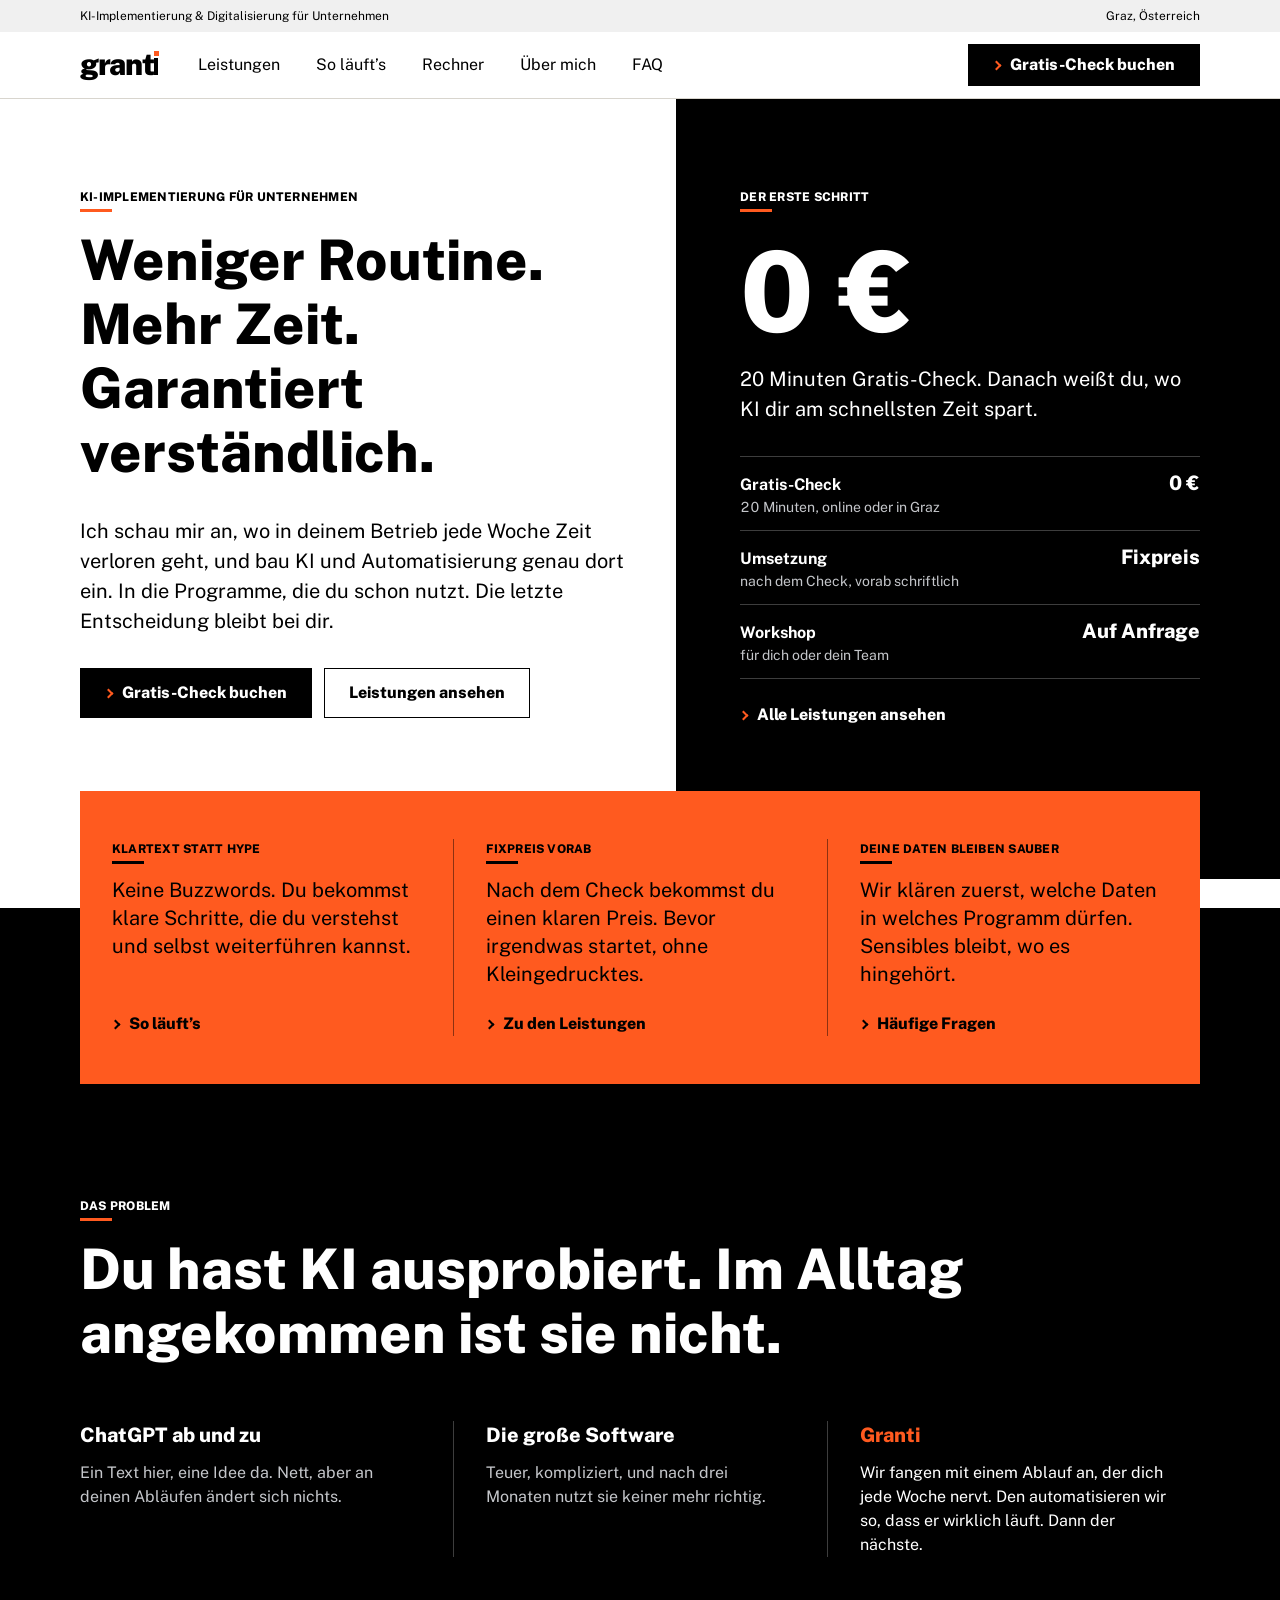
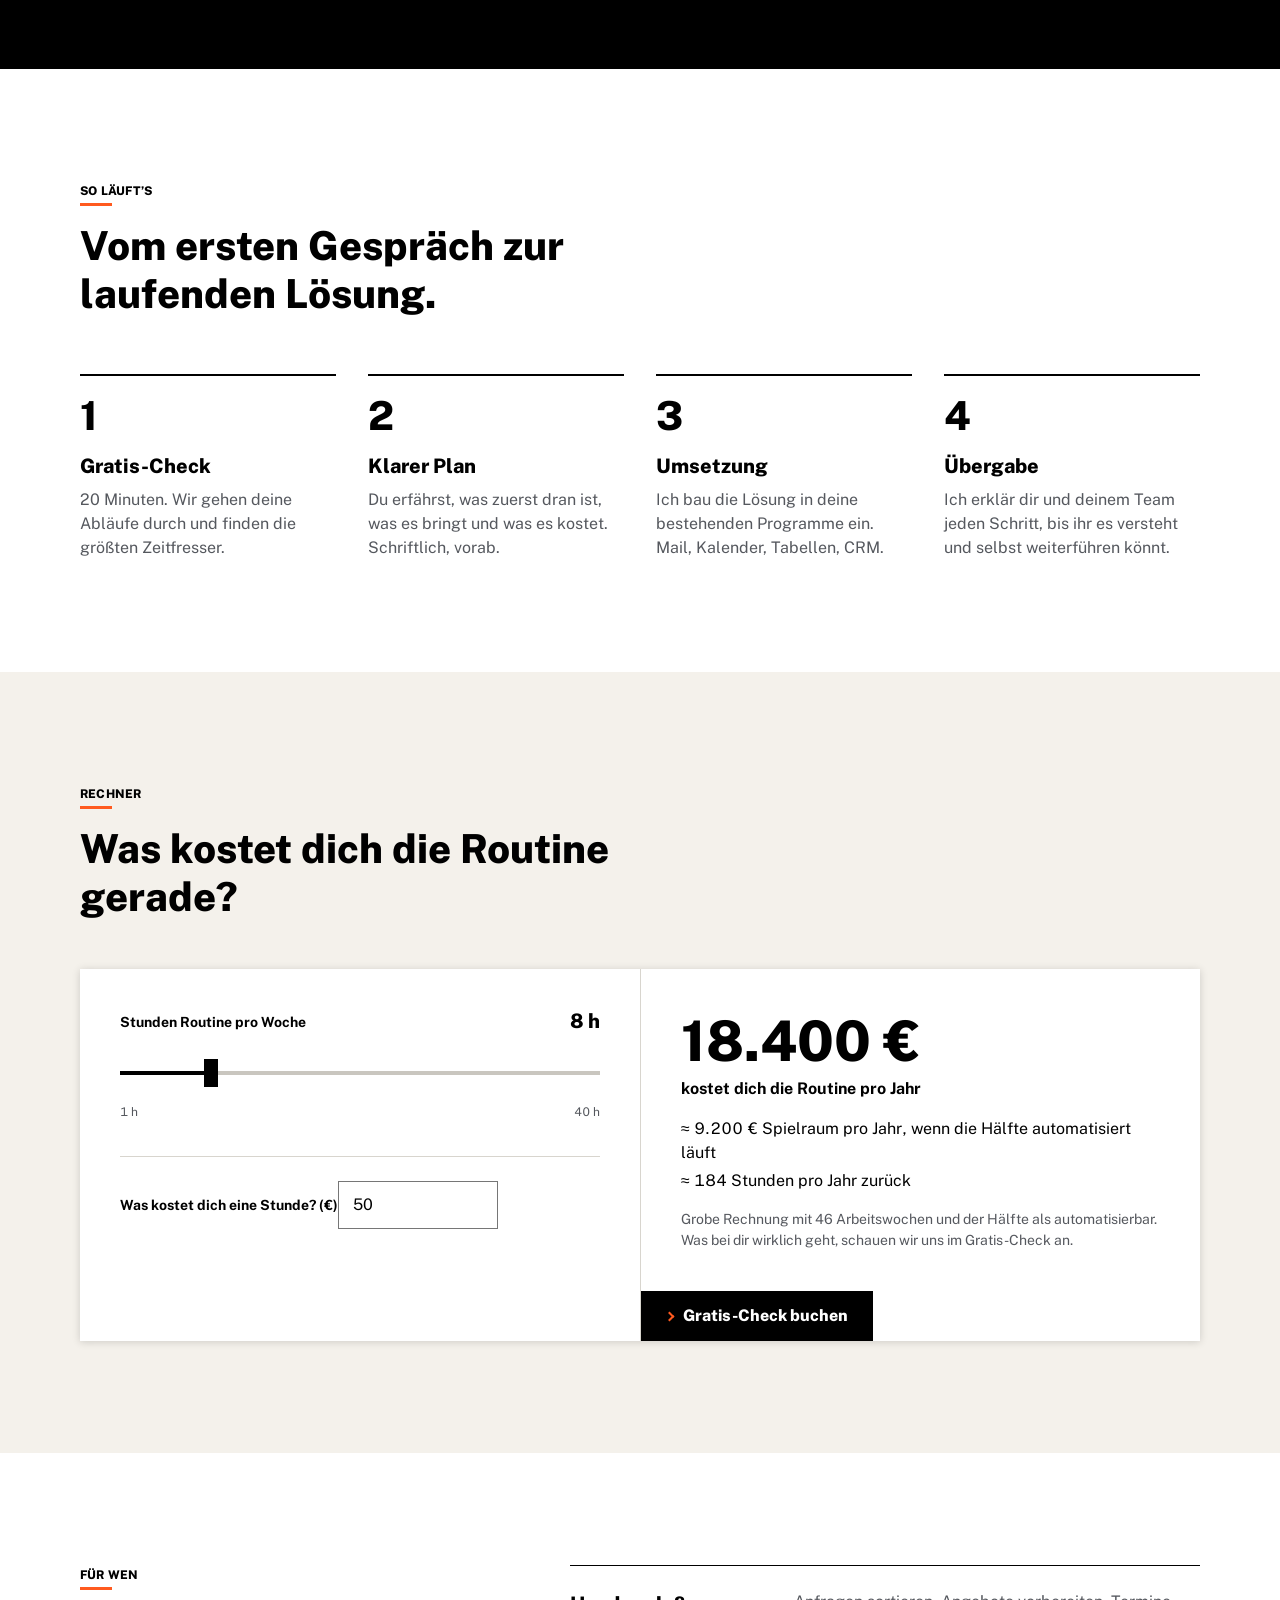
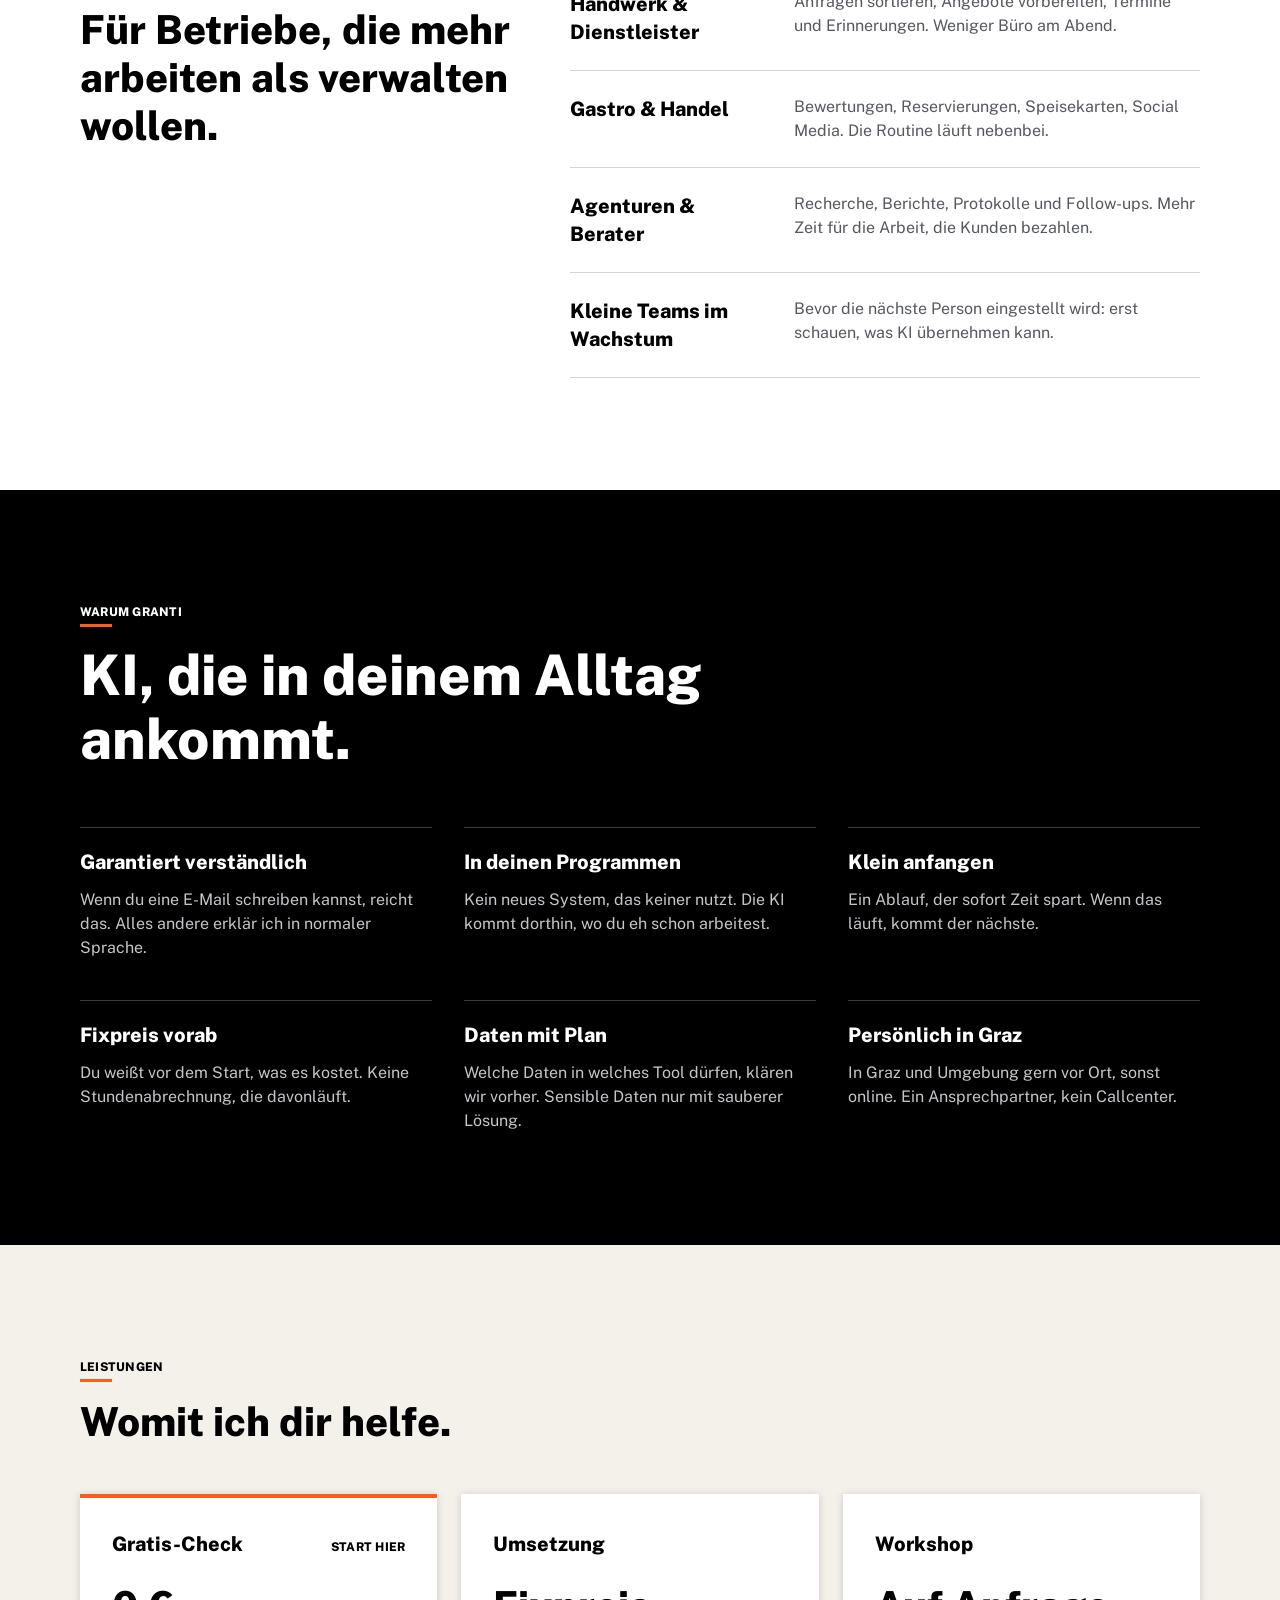
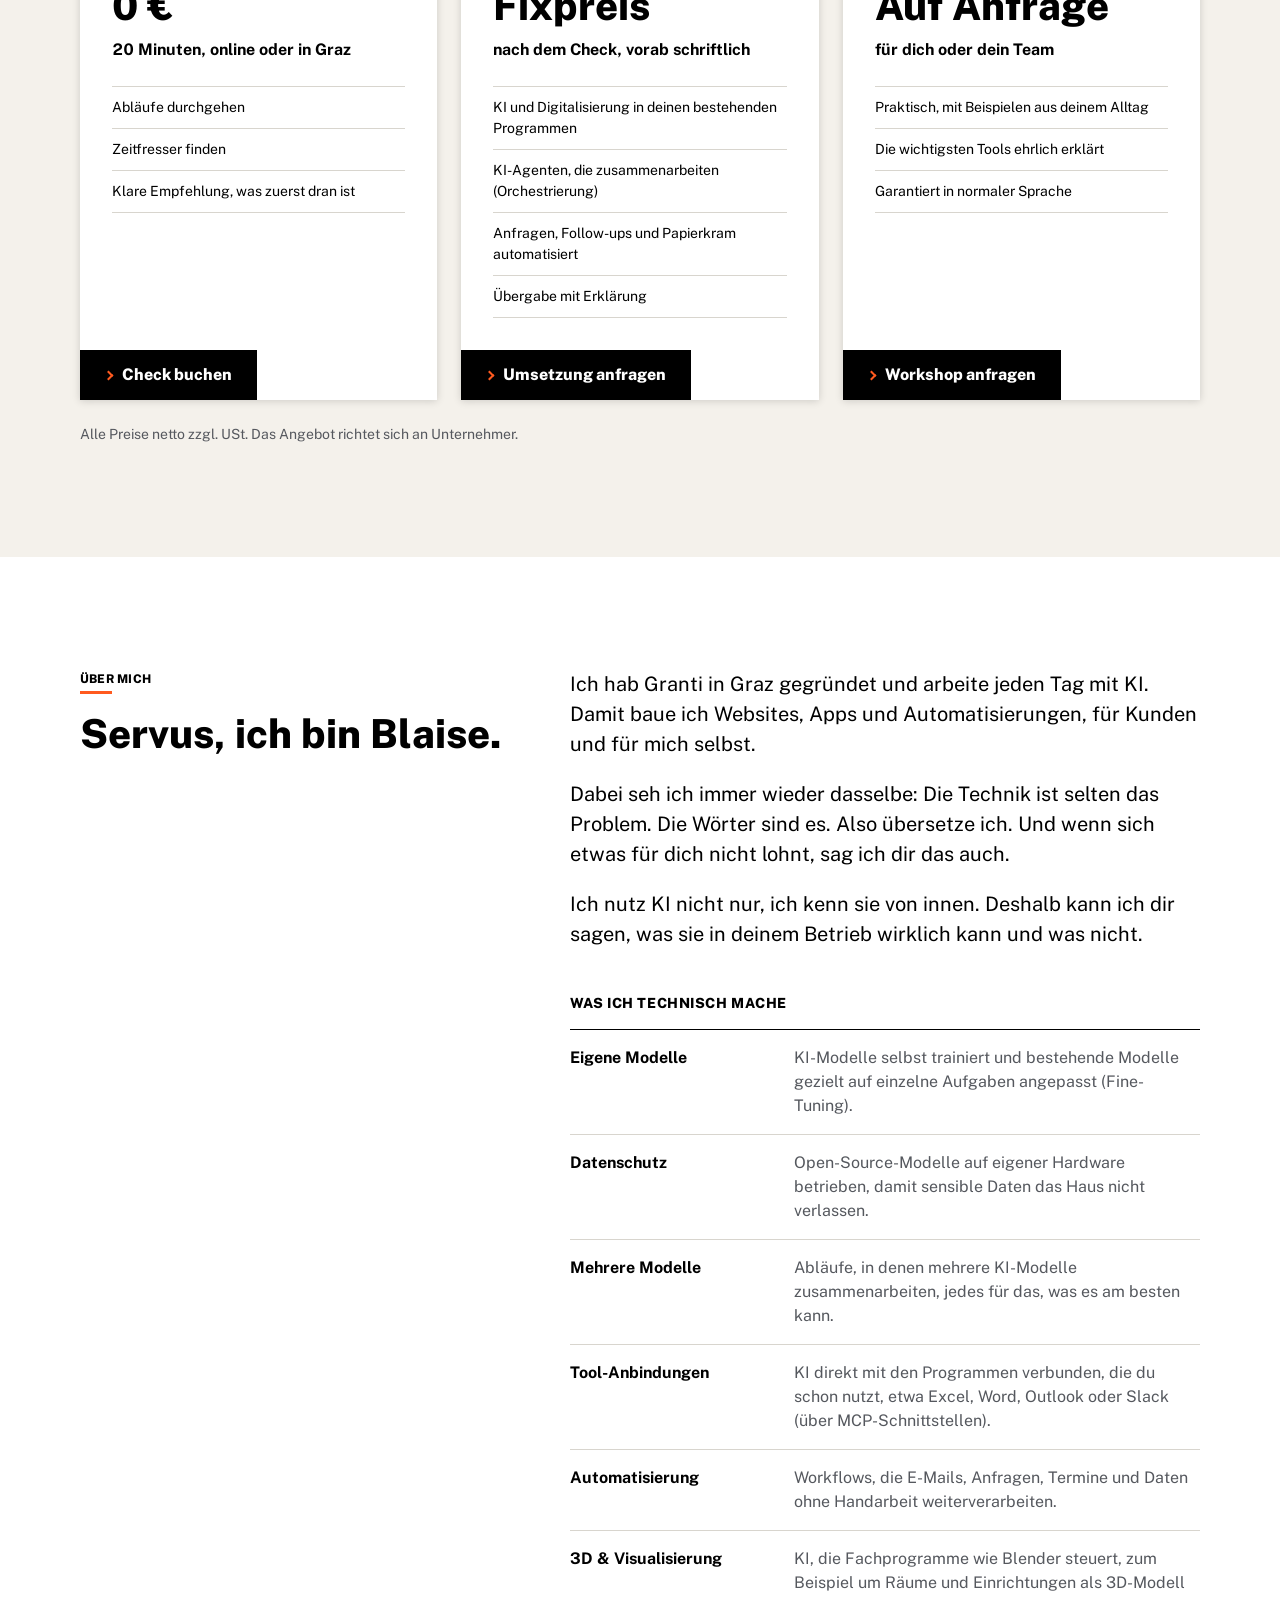
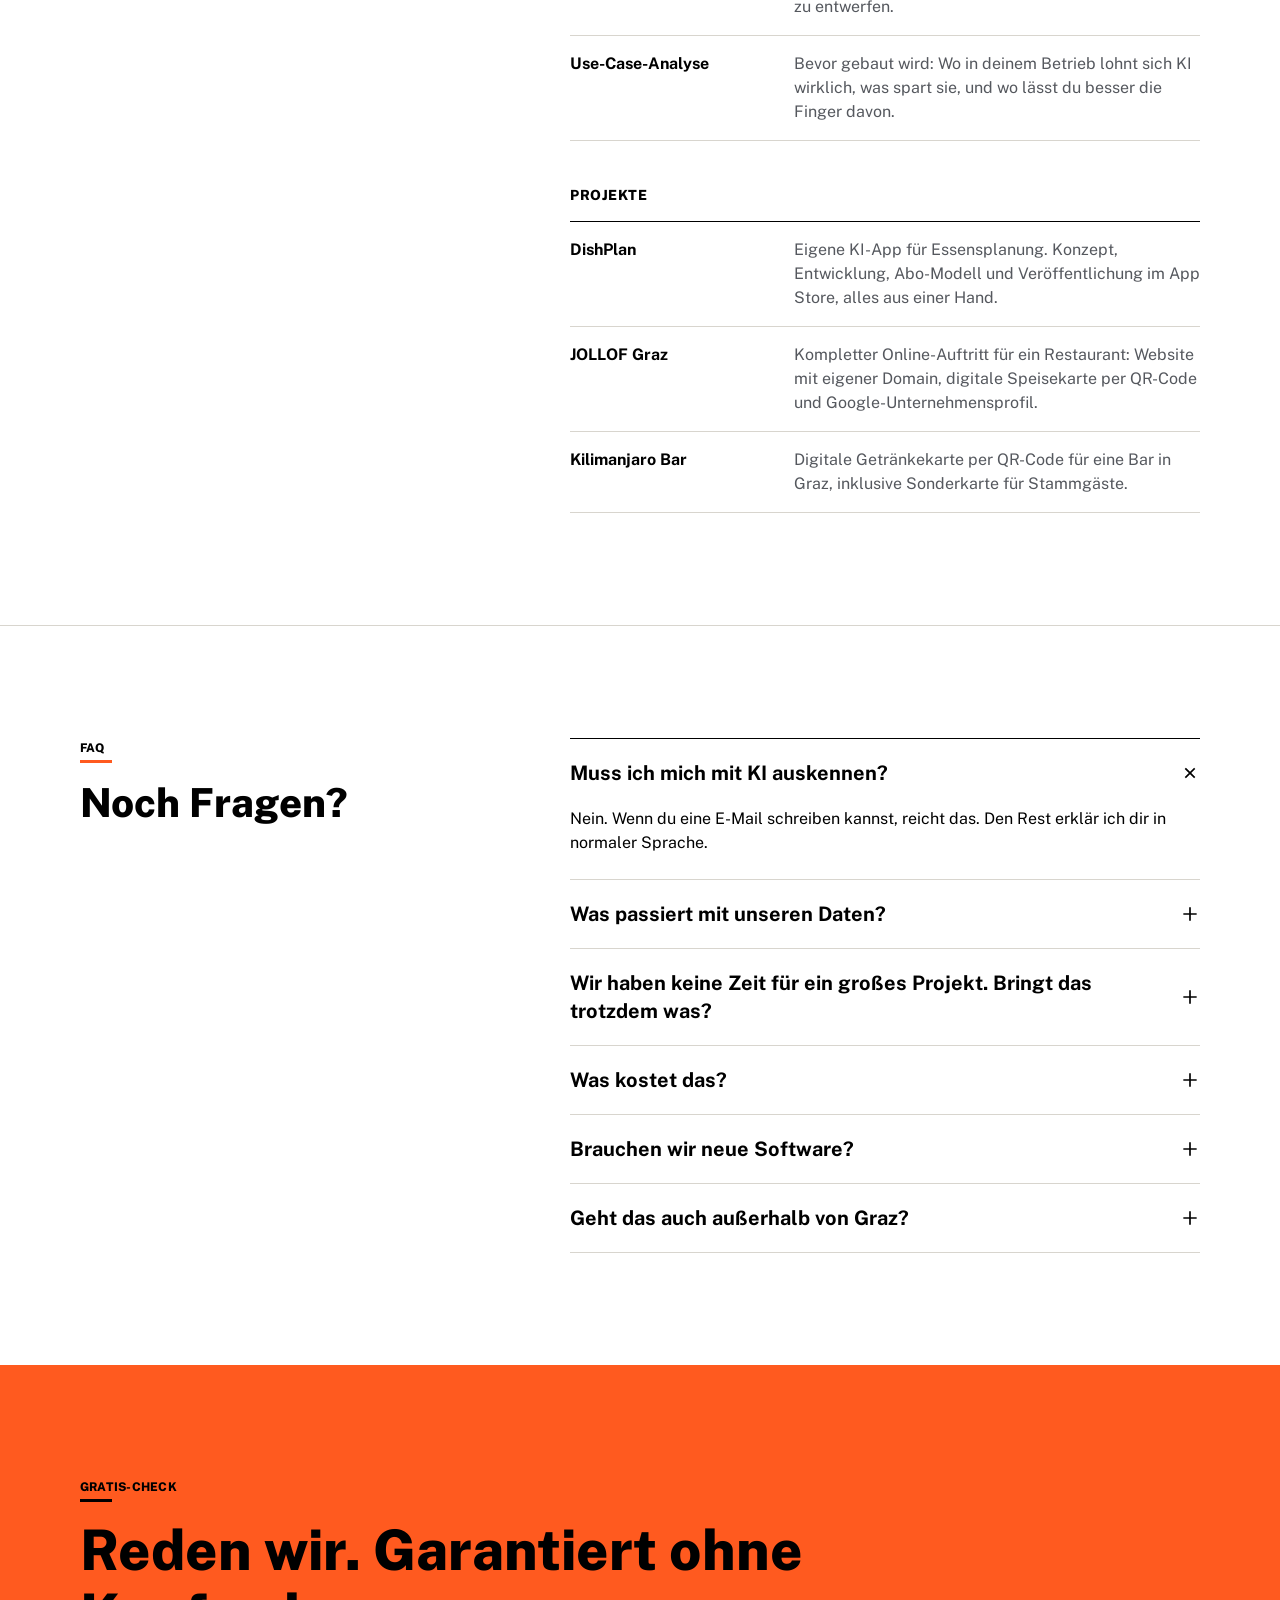
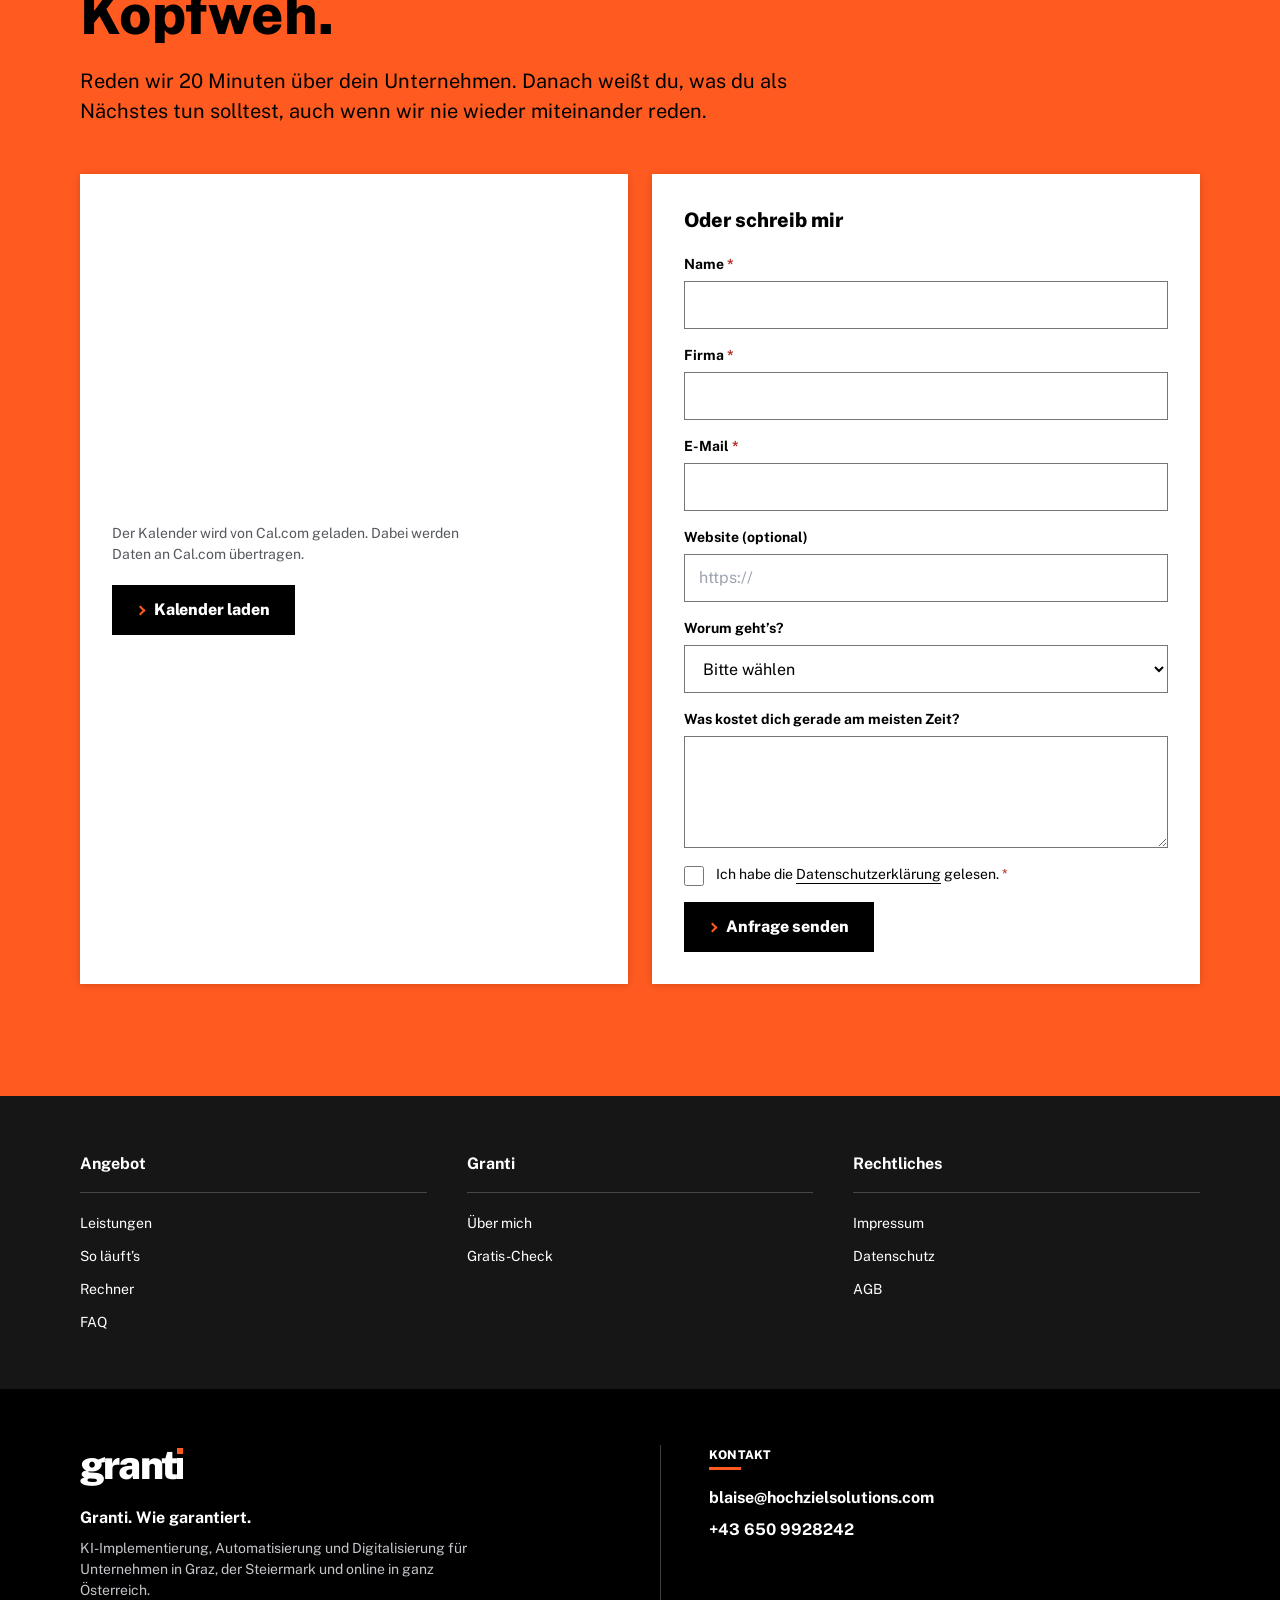
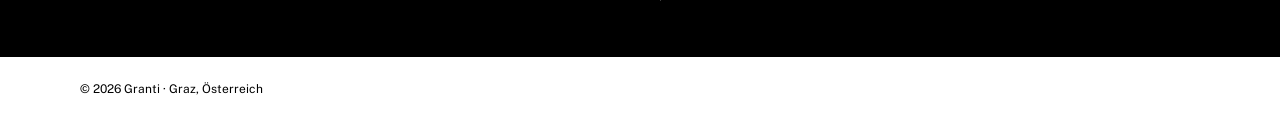
==== index.html @ 9b416ae1 "Website-Update 2026-11-10 18:34" ====
<!doctype html>
<html lang="de-AT"><head>
<meta charset="utf-8">
<meta name="viewport" content="width=device-width, initial-scale=1, viewport-fit=cover">
<title>Granti – KI-Implementierung &amp; Digitalisierung für Unternehmen, Graz</title>
<meta name="description" content="Granti, wie garantiert: Ich finde, wo dein Unternehmen Zeit verliert, und baue KI und Automatisierung in deine bestehenden Abläufe ein. Gratis-Check in 20 Minuten.">
<link rel="canonical" href="https://granti.at/">
<meta name="theme-color" content="#ffffff">
<meta name="robots" content="index, follow">
<link rel="icon" href="/favicon.svg" type="image/svg+xml">
<link rel="icon" href="/favicon-32.png" sizes="32x32" type="image/png">
<link rel="icon" href="/favicon-16.png" sizes="16x16" type="image/png">
<link rel="apple-touch-icon" href="/favicon-180.png">
<meta property="og:type" content="website">
<meta property="og:site_name" content="Granti">
<meta property="og:locale" content="de_AT">
<meta property="og:url" content="https://granti.at/">
<meta property="og:title" content="Granti – KI-Implementierung &amp; Digitalisierung für Unternehmen, Graz">
<meta property="og:description" content="Granti, wie garantiert: Ich finde, wo dein Unternehmen Zeit verliert, und baue KI und Automatisierung in deine bestehenden Abläufe ein. Gratis-Check in 20 Minuten.">
<meta property="og:image" content="https://granti.at/og.png">
<meta property="og:image:width" content="1200">
<meta property="og:image:height" content="630">
<meta name="twitter:card" content="summary_large_image">
<script type="application/ld+json">
{"@context":"https://schema.org","@graph":[
{"@type":"ProfessionalService","name":"Granti","url":"https://granti.at/","logo":"https://granti.at/favicon-512.png","email":"blaise@hochzielsolutions.com","telephone":"+436509928242","address":{"@type":"PostalAddress","streetAddress":"Schönaugasse 21/10","postalCode":"8010","addressLocality":"Graz","addressCountry":"AT"},"areaServed":"AT"},
{"@type":"Service","name":"KI-Implementierung und Automatisierung","serviceType":"KI-Implementierung","provider":{"@type":"Organization","name":"Granti"},"areaServed":"AT"}
]}
</script>
  <script type="module" crossorigin="" src="/assets/index-zB7XPQHR.js"></script>
  <link rel="stylesheet" crossorigin="" href="/assets/index-B9J1u47z.css">
<link rel="preload" href="/assets/public-sans-latin-wght-normal-DdeTHZLK.woff2" as="font" type="font/woff2" crossorigin=""></head>
<body>
<div id="root"><a href="#inhalt" class="sr-only focus:not-sr-only focus:fixed focus:left-4 focus:top-4 focus:z-[60] btn btn-primary">Zum Inhalt springen</a><div class="wrap hidden h-8 items-center justify-between bg-[#f0f0f0] text-[12px] lg:flex"><span>KI-Implementierung &amp; Digitalisierung für Unternehmen</span><span>Graz, Österreich</span></div><header class="sticky top-0 z-40 border-b border-line bg-white"><div class="wrap flex h-[66px] items-center gap-10"><a class="mr-auto text-black no-underline lg:mr-0" aria-label="Granti, zur Startseite" href="/" data-discover="true"><span class="inline-flex items-baseline font-[850] leading-none tracking-[-.045em] text-[30px]" aria-label="granti">grant<span aria-hidden="true" class="relative ml-[.035em] inline-block h-[.535em] w-[.135em] bg-current"><span class="absolute left-[-.01em] top-[-.235em] h-[.155em] w-[.155em] bg-[#ff5a1f]"></span></span></span></a><nav aria-label="Hauptmenü" class="mr-auto hidden items-center gap-9 lg:flex"><a class="text-[16px] text-black no-underline underline-offset-[22px] hover:underline hover:decoration-2" href="/#leistungen" data-discover="true">Leistungen</a><a class="text-[16px] text-black no-underline underline-offset-[22px] hover:underline hover:decoration-2" href="/#ablauf" data-discover="true">So läuft’s</a><a class="text-[16px] text-black no-underline underline-offset-[22px] hover:underline hover:decoration-2" href="/#rechner" data-discover="true">Rechner</a><a class="text-[16px] text-black no-underline underline-offset-[22px] hover:underline hover:decoration-2" href="/#ueber-mich" data-discover="true">Über mich</a><a class="text-[16px] text-black no-underline underline-offset-[22px] hover:underline hover:decoration-2" href="/#faq" data-discover="true">FAQ</a></nav><a class="btn btn-primary hidden !min-h-[42px] !py-2 sm:inline-flex" href="/#termin" data-discover="true">Gratis-Check buchen</a><button type="button" class="btn btn-ghost !min-h-[44px] !w-[44px] !p-0 lg:hidden" aria-label="Menü öffnen" aria-expanded="false"><svg width="24" height="24" viewBox="0 0 24 24" fill="none" stroke="currentColor" stroke-width="2" stroke-linecap="square" aria-hidden="true"><path d="M4 7h16M4 12h16M4 17h16"></path></svg></button></div></header><main id="inhalt"><section class="lg:grid lg:grid-cols-[1.12fr_1fr]"><div class="wrap pb-12 pt-12 lg:!pr-8 lg:pb-[152px] lg:pt-[88px]"><p class="eyebrow mb-4">KI-IMPLEMENTIERUNG FÜR UNTERNEHMEN</p><h1><span class="md:block">Weniger Routine. </span><span class="md:block">Mehr Zeit. </span><span class="md:block">Garantiert verständlich. </span></h1><p class="lead mt-8 max-w-[56ch]">Ich schau mir an, wo in deinem Betrieb jede Woche Zeit verloren geht, und bau KI und Automatisierung genau dort ein. In die Programme, die du schon nutzt. Die letzte Entscheidung bleibt bei dir.</p><div class="mt-8 flex flex-wrap gap-3"><a href="#termin" class="btn btn-primary">Gratis-Check buchen</a><a href="#leistungen" class="btn btn-ghost">Leistungen ansehen</a></div></div><div class="on-dark wrap py-12 lg:!pl-16 lg:pb-[152px] lg:pt-[88px]"><p class="eyebrow">Der erste Schritt</p><p class="stat mt-6 text-[72px] leading-none lg:text-[112px]">0 €</p><p class="lead mt-4">20 Minuten Gratis-Check. Danach weißt du, wo KI dir am schnellsten Zeit spart.</p><dl class="mt-8 border-b border-line"><div class="grid grid-cols-[1fr_auto] items-baseline gap-x-6 border-t border-line py-3"><dt><span class="block font-bold">Gratis-Check</span><span class="num block text-[14px] leading-[21px] text-muted">20 Minuten, online oder in Graz</span></dt><dd class="stat text-[20px] leading-[28px]">0 €</dd></div><div class="grid grid-cols-[1fr_auto] items-baseline gap-x-6 border-t border-line py-3"><dt><span class="block font-bold">Umsetzung</span><span class="num block text-[14px] leading-[21px] text-muted">nach dem Check, vorab schriftlich</span></dt><dd class="stat text-[20px] leading-[28px]">Fixpreis</dd></div><div class="grid grid-cols-[1fr_auto] items-baseline gap-x-6 border-t border-line py-3"><dt><span class="block font-bold">Workshop</span><span class="num block text-[14px] leading-[21px] text-muted">für dich oder dein Team</span></dt><dd class="stat text-[20px] leading-[28px]">Auf Anfrage</dd></div></dl><a href="#leistungen" class="link-arrow mt-6">Alle Leistungen ansehen</a></div></section><div class="band-wrap"><div class="wrap"><div class="on-accent grid px-4 lg:grid-cols-3 lg:px-0 lg:py-12"><div class="flex flex-col py-8 lg:px-8 lg:py-0 "><p class="eyebrow">Klartext statt Hype</p><p class="mb-6 mt-3 text-[20px] leading-[28px]">Keine Buzzwords. Du bekommst klare Schritte, die du verstehst und selbst weiterführen kannst.</p><a class="link-arrow mt-auto" href="/#ablauf" data-discover="true">So läuft’s</a></div><div class="flex flex-col py-8 lg:px-8 lg:py-0 border-t border-line lg:border-l lg:border-t-0"><p class="eyebrow">Fixpreis vorab</p><p class="mb-6 mt-3 text-[20px] leading-[28px]">Nach dem Check bekommst du einen klaren Preis. Bevor irgendwas startet, ohne Kleingedrucktes.</p><a class="link-arrow mt-auto" href="/#leistungen" data-discover="true">Zu den Leistungen</a></div><div class="flex flex-col py-8 lg:px-8 lg:py-0 border-t border-line lg:border-l lg:border-t-0"><p class="eyebrow">Deine Daten bleiben sauber</p><p class="mb-6 mt-3 text-[20px] leading-[28px]">Wir klären zuerst, welche Daten in welches Programm dürfen. Sensibles bleibt, wo es hingehört.</p><a class="link-arrow mt-auto" href="/#faq" data-discover="true">Häufige Fragen</a></div></div></div></div><section id="problem" class="on-dark sec wrap"><p class="eyebrow mb-4">Das Problem</p><h2 class="max-w-[24ch] h-xl">Du hast KI ausprobiert. Im Alltag angekommen ist sie nicht.</h2><div class="mt-14 grid gap-8 md:grid-cols-3 md:gap-0"><article class="border-t border-line pt-6 md:border-t-0 md:pt-0  md:pr-8"><h3 class="">ChatGPT ab und zu</h3><p class="mt-3 text-muted">Ein Text hier, eine Idee da. Nett, aber an deinen Abläufen ändert sich nichts.</p></article><article class="border-t border-line pt-6 md:border-t-0 md:pt-0 md:border-l md:pl-8 md:pr-8"><h3 class="">Die große Software</h3><p class="mt-3 text-muted">Teuer, kompliziert, und nach drei Monaten nutzt sie keiner mehr richtig.</p></article><article class="border-t border-line pt-6 md:border-t-0 md:pt-0 md:border-l md:pl-8 md:pr-8"><h3 class="text-accent">Granti</h3><p class="mt-3 ">Wir fangen mit einem Ablauf an, der dich jede Woche nervt. Den automatisieren wir so, dass er wirklich läuft. Dann der nächste.</p></article></div></section><section id="ablauf" class="sec wrap"><p class="eyebrow mb-4">So läuft’s</p><h2 class="max-w-[24ch] ">Vom ersten Gespräch zur laufenden Lösung.</h2><ol class="mt-14 grid gap-10 md:grid-cols-2 lg:grid-cols-4 lg:gap-8"><li class="border-t-2 border-black pt-4"><span class="stat text-[40px] leading-[48px]">1</span><h3 class="mt-3">Gratis-Check</h3><p class="mt-2 text-muted">20 Minuten. Wir gehen deine Abläufe durch und finden die größten Zeitfresser.</p></li><li class="border-t-2 border-black pt-4"><span class="stat text-[40px] leading-[48px]">2</span><h3 class="mt-3">Klarer Plan</h3><p class="mt-2 text-muted">Du erfährst, was zuerst dran ist, was es bringt und was es kostet. Schriftlich, vorab.</p></li><li class="border-t-2 border-black pt-4"><span class="stat text-[40px] leading-[48px]">3</span><h3 class="mt-3">Umsetzung</h3><p class="mt-2 text-muted">Ich bau die Lösung in deine bestehenden Programme ein. Mail, Kalender, Tabellen, CRM.</p></li><li class="border-t-2 border-black pt-4"><span class="stat text-[40px] leading-[48px]">4</span><h3 class="mt-3">Übergabe</h3><p class="mt-2 text-muted">Ich erklär dir und deinem Team jeden Schritt, bis ihr es versteht und selbst weiterführen könnt.</p></li></ol></section><section id="rechner" class="on-stone sec wrap"><p class="eyebrow mb-4">Rechner</p><h2 class="max-w-[24ch] ">Was kostet dich die Routine gerade?</h2><div class="card mt-12 grid lg:grid-cols-2"><div class="p-6 md:p-10"><div class="flex flex-wrap items-end justify-between gap-4"><label for="hours-slider" class="label">Stunden Routine pro Woche</label><span class="num stat text-[20px]">8 h</span></div><input id="hours-slider" class="range mt-6" min="1" max="40" step="1" aria-valuetext="8 Stunden" type="range" value="8" style="--pct: 17.94871794871795%;"><div class="num mt-1 flex justify-between text-[12px] text-muted"><span>1 h</span><span>40 h</span></div><div class="mt-8 border-t border-line pt-4"><label for="rate" class="label">Was kostet dich eine Stunde? (€)</label><input id="rate" class="input num mt-2 !w-[160px]" inputmode="numeric" min="0" type="number" value="50"></div></div><div class="flex flex-col border-t border-line lg:border-l lg:border-t-0" aria-live="polite"><div class="p-6 md:p-10"><p class="stat break-words text-[40px] leading-[48px] md:text-[56px] md:leading-[64px]">18.400 €</p><p class="num mt-1 font-bold">kostet dich die Routine pro Jahr</p><p class="num mt-4"><span class="approx">≈</span> 9.200 € Spielraum pro Jahr, wenn die Hälfte automatisiert läuft</p><p class="num mt-1">≈ 184 Stunden pro Jahr zurück</p><p class="mt-4 text-[14px] leading-[21px] text-muted">Grobe Rechnung mit 46 Arbeitswochen und der Hälfte als automatisierbar. Was bei dir wirklich geht, schauen wir uns im Gratis-Check an.</p></div><button type="button" class="btn btn-primary mt-auto self-start">Gratis-Check buchen</button></div></div></section><section id="fuer-wen" class="sec wrap grid gap-10 lg:grid-cols-[5fr_7fr]"><div><p class="eyebrow mb-4">Für wen</p><h2 class="max-w-[24ch] ">Für Betriebe, die mehr arbeiten als verwalten wollen.</h2></div><ul class="border-t border-black"><li class="grid gap-2 border-b border-line py-6 sm:grid-cols-[200px_1fr] sm:gap-6"><h3>Handwerk &amp; Dienstleister</h3><p class="text-muted">Anfragen sortieren, Angebote vorbereiten, Termine und Erinnerungen. Weniger Büro am Abend.</p></li><li class="grid gap-2 border-b border-line py-6 sm:grid-cols-[200px_1fr] sm:gap-6"><h3>Gastro &amp; Handel</h3><p class="text-muted">Bewertungen, Reservierungen, Speisekarten, Social Media. Die Routine läuft nebenbei.</p></li><li class="grid gap-2 border-b border-line py-6 sm:grid-cols-[200px_1fr] sm:gap-6"><h3>Agenturen &amp; Berater</h3><p class="text-muted">Recherche, Berichte, Protokolle und Follow-ups. Mehr Zeit für die Arbeit, die Kunden bezahlen.</p></li><li class="grid gap-2 border-b border-line py-6 sm:grid-cols-[200px_1fr] sm:gap-6"><h3>Kleine Teams im Wachstum</h3><p class="text-muted">Bevor die nächste Person eingestellt wird: erst schauen, was KI übernehmen kann.</p></li></ul></section><section id="warum" class="on-dark sec wrap"><p class="eyebrow mb-4">Warum Granti</p><h2 class="max-w-[24ch] h-xl">KI, die in deinem Alltag ankommt.</h2><div class="mt-14 grid gap-x-8 gap-y-10 sm:grid-cols-2 lg:grid-cols-3"><article class="border-t border-line pt-5"><h3>Garantiert verständlich</h3><p class="mt-3 text-muted">Wenn du eine E-Mail schreiben kannst, reicht das. Alles andere erklär ich in normaler Sprache.</p></article><article class="border-t border-line pt-5"><h3>In deinen Programmen</h3><p class="mt-3 text-muted">Kein neues System, das keiner nutzt. Die KI kommt dorthin, wo du eh schon arbeitest.</p></article><article class="border-t border-line pt-5"><h3>Klein anfangen</h3><p class="mt-3 text-muted">Ein Ablauf, der sofort Zeit spart. Wenn das läuft, kommt der nächste.</p></article><article class="border-t border-line pt-5"><h3>Fixpreis vorab</h3><p class="mt-3 text-muted">Du weißt vor dem Start, was es kostet. Keine Stundenabrechnung, die davonläuft.</p></article><article class="border-t border-line pt-5"><h3>Daten mit Plan</h3><p class="mt-3 text-muted">Welche Daten in welches Tool dürfen, klären wir vorher. Sensible Daten nur mit sauberer Lösung.</p></article><article class="border-t border-line pt-5"><h3>Persönlich in Graz</h3><p class="mt-3 text-muted">In Graz und Umgebung gern vor Ort, sonst online. Ein Ansprechpartner, kein Callcenter.</p></article></div></section><section id="leistungen" class="on-stone sec wrap"><p class="eyebrow mb-4">Leistungen</p><h2 class="max-w-[24ch] ">Womit ich dir helfe.</h2><div class="mt-12 grid items-stretch gap-6 lg:grid-cols-3"><article class="card flex flex-col border-t-4 border-accent"><div class="flex-1 p-8"><div class="flex items-baseline justify-between gap-4"><h3>Gratis-Check</h3><span class="text-[12px] font-extrabold uppercase leading-5 tracking-[.02em]">Start hier</span></div><p class="stat mt-6 text-[40px] leading-[48px]">0 €</p><p class="num mt-2 font-bold">20 Minuten, online oder in Graz</p><ul class="mt-6 border-t border-line"><li class="border-b border-line py-2.5 text-[14px] leading-[21px]">Abläufe durchgehen</li><li class="border-b border-line py-2.5 text-[14px] leading-[21px]">Zeitfresser finden</li><li class="border-b border-line py-2.5 text-[14px] leading-[21px]">Klare Empfehlung, was zuerst dran ist</li></ul></div><button type="button" class="btn btn-primary self-start">Check buchen</button></article><article class="card flex flex-col border-t-4 border-transparent"><div class="flex-1 p-8"><div class="flex items-baseline justify-between gap-4"><h3>Umsetzung</h3></div><p class="stat mt-6 text-[40px] leading-[48px]">Fixpreis</p><p class="num mt-2 font-bold">nach dem Check, vorab schriftlich</p><ul class="mt-6 border-t border-line"><li class="border-b border-line py-2.5 text-[14px] leading-[21px]">KI und Digitalisierung in deinen bestehenden Programmen</li><li class="border-b border-line py-2.5 text-[14px] leading-[21px]">KI-Agenten, die zusammenarbeiten (Orchestrierung)</li><li class="border-b border-line py-2.5 text-[14px] leading-[21px]">Anfragen, Follow-ups und Papierkram automatisiert</li><li class="border-b border-line py-2.5 text-[14px] leading-[21px]">Übergabe mit Erklärung</li></ul></div><button type="button" class="btn btn-primary self-start">Umsetzung anfragen</button></article><article class="card flex flex-col border-t-4 border-transparent"><div class="flex-1 p-8"><div class="flex items-baseline justify-between gap-4"><h3>Workshop</h3></div><p class="stat mt-6 text-[40px] leading-[48px]">Auf Anfrage</p><p class="num mt-2 font-bold">für dich oder dein Team</p><ul class="mt-6 border-t border-line"><li class="border-b border-line py-2.5 text-[14px] leading-[21px]">Praktisch, mit Beispielen aus deinem Alltag</li><li class="border-b border-line py-2.5 text-[14px] leading-[21px]">Die wichtigsten Tools ehrlich erklärt</li><li class="border-b border-line py-2.5 text-[14px] leading-[21px]">Garantiert in normaler Sprache</li></ul></div><button type="button" class="btn btn-primary self-start">Workshop anfragen</button></article></div><p class="mt-6 text-[14px] leading-[21px] text-muted">Alle Preise netto zzgl. USt. Das Angebot richtet sich an Unternehmer.</p></section><section id="ueber-mich" class="sec wrap grid gap-10 border-b border-line lg:grid-cols-[5fr_7fr]"><div><p class="eyebrow mb-4">Über mich</p><h2 class="max-w-[24ch] ">Servus, ich bin Blaise.</h2></div><div><p class="lead mb-5 max-w-[60ch]">Ich hab Granti in Graz gegründet und arbeite jeden Tag mit KI. Damit baue ich Websites, Apps und Automatisierungen, für Kunden und für mich selbst.</p><p class="lead mb-5 max-w-[60ch]">Dabei seh ich immer wieder dasselbe: Die Technik ist selten das Problem. Die Wörter sind es. Also übersetze ich. Und wenn sich etwas für dich nicht lohnt, sag ich dir das auch.</p><p class="lead mb-5 max-w-[60ch]">Ich nutz KI nicht nur, ich kenn sie von innen. Deshalb kann ich dir sagen, was sie in deinem Betrieb wirklich kann und was nicht.</p><div class="mt-10"><h3 class="mb-3 text-[14px] font-extrabold uppercase tracking-[.04em]">Was ich technisch mache</h3><dl class="border-t border-black"><div class="grid gap-1 border-b border-line py-4 sm:grid-cols-[200px_1fr] sm:gap-6"><dt class="font-bold">Eigene Modelle</dt><dd class="text-muted">KI-Modelle selbst trainiert und bestehende Modelle gezielt auf einzelne Aufgaben angepasst (Fine-Tuning).</dd></div><div class="grid gap-1 border-b border-line py-4 sm:grid-cols-[200px_1fr] sm:gap-6"><dt class="font-bold">Datenschutz</dt><dd class="text-muted">Open-Source-Modelle auf eigener Hardware betrieben, damit sensible Daten das Haus nicht verlassen.</dd></div><div class="grid gap-1 border-b border-line py-4 sm:grid-cols-[200px_1fr] sm:gap-6"><dt class="font-bold">Mehrere Modelle</dt><dd class="text-muted">Abläufe, in denen mehrere KI-Modelle zusammenarbeiten, jedes für das, was es am besten kann.</dd></div><div class="grid gap-1 border-b border-line py-4 sm:grid-cols-[200px_1fr] sm:gap-6"><dt class="font-bold">Tool-Anbindungen</dt><dd class="text-muted">KI direkt mit den Programmen verbunden, die du schon nutzt, etwa Excel, Word, Outlook oder Slack (über MCP-Schnittstellen).</dd></div><div class="grid gap-1 border-b border-line py-4 sm:grid-cols-[200px_1fr] sm:gap-6"><dt class="font-bold">Automatisierung</dt><dd class="text-muted">Workflows, die E-Mails, Anfragen, Termine und Daten ohne Handarbeit weiterverarbeiten.</dd></div><div class="grid gap-1 border-b border-line py-4 sm:grid-cols-[200px_1fr] sm:gap-6"><dt class="font-bold">3D &amp; Visualisierung</dt><dd class="text-muted">KI, die Fachprogramme wie Blender steuert, zum Beispiel um Räume und Einrichtungen als 3D-Modell zu entwerfen.</dd></div><div class="grid gap-1 border-b border-line py-4 sm:grid-cols-[200px_1fr] sm:gap-6"><dt class="font-bold">Use-Case-Analyse</dt><dd class="text-muted">Bevor gebaut wird: Wo in deinem Betrieb lohnt sich KI wirklich, was spart sie, und wo lässt du besser die Finger davon.</dd></div></dl></div><div class="mt-10"><h3 class="mb-3 text-[14px] font-extrabold uppercase tracking-[.04em]">Projekte</h3><dl class="border-t border-black"><div class="grid gap-1 border-b border-line py-4 sm:grid-cols-[200px_1fr] sm:gap-6"><dt class="font-bold">DishPlan</dt><dd class="text-muted">Eigene KI-App für Essensplanung. Konzept, Entwicklung, Abo-Modell und Veröffentlichung im App Store, alles aus einer Hand.</dd></div><div class="grid gap-1 border-b border-line py-4 sm:grid-cols-[200px_1fr] sm:gap-6"><dt class="font-bold">JOLLOF Graz</dt><dd class="text-muted">Kompletter Online-Auftritt für ein Restaurant: Website mit eigener Domain, digitale Speisekarte per QR-Code und Google-Unternehmensprofil.</dd></div><div class="grid gap-1 border-b border-line py-4 sm:grid-cols-[200px_1fr] sm:gap-6"><dt class="font-bold">Kilimanjaro Bar</dt><dd class="text-muted">Digitale Getränkekarte per QR-Code für eine Bar in Graz, inklusive Sonderkarte für Stammgäste.</dd></div></dl></div></div></section><section id="faq" class="sec wrap grid gap-10 lg:grid-cols-[5fr_7fr]"><div><p class="eyebrow mb-4">FAQ</p><h2 class="max-w-[24ch] ">Noch Fragen?</h2></div><div><script type="application/ld+json">{"@context":"https://schema.org","@type":"FAQPage","mainEntity":[{"@type":"Question","name":"Muss ich mich mit KI auskennen?","acceptedAnswer":{"@type":"Answer","text":"Nein. Wenn du eine E-Mail schreiben kannst, reicht das. Den Rest erklär ich dir in normaler Sprache."}},{"@type":"Question","name":"Was passiert mit unseren Daten?","acceptedAnswer":{"@type":"Answer","text":"Das klären wir, bevor irgendetwas gebaut wird: welche Daten in welches Programm dürfen und welche nicht. Sensible Daten kommen nur dort hinein, wo es dafür eine saubere Lösung gibt."}},{"@type":"Question","name":"Wir haben keine Zeit für ein großes Projekt. Bringt das trotzdem was?","acceptedAnswer":{"@type":"Answer","text":"Ja. Wir fangen mit einem einzigen Ablauf an, der dir gleich Zeit spart. Im Gratis-Check schauen wir, was bei dir realistisch ist."}},{"@type":"Question","name":"Was kostet das?","acceptedAnswer":{"@type":"Answer","text":"Der Check ist gratis. Danach bekommst du einen klaren Fixpreis für das, was du wirklich brauchst, bevor irgendwas startet. Jeder Umfang ist anders."}},{"@type":"Question","name":"Brauchen wir neue Software?","acceptedAnswer":{"@type":"Answer","text":"Meistens nicht. Ich baue die Lösung in die Programme ein, mit denen ihr schon arbeitet."}},{"@type":"Question","name":"Geht das auch außerhalb von Graz?","acceptedAnswer":{"@type":"Answer","text":"Ja. In Graz und Umgebung gern persönlich, sonst online. Das funktioniert genauso gut."}}]}</script><div class="border-t border-black" data-orientation="vertical"><div data-state="open" data-orientation="vertical" class="border-b border-line"><h3 data-orientation="vertical" data-state="open"><button type="button" aria-controls="radix-_r_1_" aria-expanded="true" data-state="open" data-orientation="vertical" id="radix-_r_0_" class="acc-trigger" data-radix-collection-item=""><span>Muss ich mich mit KI auskennen?</span><svg width="20" height="20" viewBox="0 0 24 24" fill="none" stroke="currentColor" stroke-width="2" stroke-linecap="square" aria-hidden="true"><path d="M12 5v14M5 12h14"></path></svg></button></h3><div data-state="open" id="radix-_r_1_" role="region" aria-labelledby="radix-_r_0_" data-orientation="vertical" class="pb-6" style="--radix-accordion-content-height: var(--radix-collapsible-content-height); --radix-accordion-content-width: var(--radix-collapsible-content-width); transition-duration: 0s; animation-name: none; --radix-collapsible-content-height: 72px; --radix-collapsible-content-width: 630px;"><p class="max-w-[62ch]">Nein. Wenn du eine E-Mail schreiben kannst, reicht das. Den Rest erklär ich dir in normaler Sprache.</p></div></div><div data-state="closed" data-orientation="vertical" class="border-b border-line"><h3 data-orientation="vertical" data-state="closed"><button type="button" aria-expanded="false" data-state="closed" data-orientation="vertical" id="radix-_r_2_" class="acc-trigger" data-radix-collection-item=""><span>Was passiert mit unseren Daten?</span><svg width="20" height="20" viewBox="0 0 24 24" fill="none" stroke="currentColor" stroke-width="2" stroke-linecap="square" aria-hidden="true"><path d="M12 5v14M5 12h14"></path></svg></button></h3><div data-state="closed" id="radix-_r_3_" hidden="" role="region" aria-labelledby="radix-_r_2_" data-orientation="vertical" class="pb-6" style="--radix-accordion-content-height: var(--radix-collapsible-content-height); --radix-accordion-content-width: var(--radix-collapsible-content-width);"></div></div><div data-state="closed" data-orientation="vertical" class="border-b border-line"><h3 data-orientation="vertical" data-state="closed"><button type="button" aria-expanded="false" data-state="closed" data-orientation="vertical" id="radix-_r_4_" class="acc-trigger" data-radix-collection-item=""><span>Wir haben keine Zeit für ein großes Projekt. Bringt das trotzdem was?</span><svg width="20" height="20" viewBox="0 0 24 24" fill="none" stroke="currentColor" stroke-width="2" stroke-linecap="square" aria-hidden="true"><path d="M12 5v14M5 12h14"></path></svg></button></h3><div data-state="closed" id="radix-_r_5_" hidden="" role="region" aria-labelledby="radix-_r_4_" data-orientation="vertical" class="pb-6" style="--radix-accordion-content-height: var(--radix-collapsible-content-height); --radix-accordion-content-width: var(--radix-collapsible-content-width);"></div></div><div data-state="closed" data-orientation="vertical" class="border-b border-line"><h3 data-orientation="vertical" data-state="closed"><button type="button" aria-expanded="false" data-state="closed" data-orientation="vertical" id="radix-_r_6_" class="acc-trigger" data-radix-collection-item=""><span>Was kostet das?</span><svg width="20" height="20" viewBox="0 0 24 24" fill="none" stroke="currentColor" stroke-width="2" stroke-linecap="square" aria-hidden="true"><path d="M12 5v14M5 12h14"></path></svg></button></h3><div data-state="closed" id="radix-_r_7_" hidden="" role="region" aria-labelledby="radix-_r_6_" data-orientation="vertical" class="pb-6" style="--radix-accordion-content-height: var(--radix-collapsible-content-height); --radix-accordion-content-width: var(--radix-collapsible-content-width);"></div></div><div data-state="closed" data-orientation="vertical" class="border-b border-line"><h3 data-orientation="vertical" data-state="closed"><button type="button" aria-expanded="false" data-state="closed" data-orientation="vertical" id="radix-_r_8_" class="acc-trigger" data-radix-collection-item=""><span>Brauchen wir neue Software?</span><svg width="20" height="20" viewBox="0 0 24 24" fill="none" stroke="currentColor" stroke-width="2" stroke-linecap="square" aria-hidden="true"><path d="M12 5v14M5 12h14"></path></svg></button></h3><div data-state="closed" id="radix-_r_9_" hidden="" role="region" aria-labelledby="radix-_r_8_" data-orientation="vertical" class="pb-6" style="--radix-accordion-content-height: var(--radix-collapsible-content-height); --radix-accordion-content-width: var(--radix-collapsible-content-width);"></div></div><div data-state="closed" data-orientation="vertical" class="border-b border-line"><h3 data-orientation="vertical" data-state="closed"><button type="button" aria-expanded="false" data-state="closed" data-orientation="vertical" id="radix-_r_a_" class="acc-trigger" data-radix-collection-item=""><span>Geht das auch außerhalb von Graz?</span><svg width="20" height="20" viewBox="0 0 24 24" fill="none" stroke="currentColor" stroke-width="2" stroke-linecap="square" aria-hidden="true"><path d="M12 5v14M5 12h14"></path></svg></button></h3><div data-state="closed" id="radix-_r_b_" hidden="" role="region" aria-labelledby="radix-_r_a_" data-orientation="vertical" class="pb-6" style="--radix-accordion-content-height: var(--radix-collapsible-content-height); --radix-accordion-content-width: var(--radix-collapsible-content-width);"></div></div></div></div></section><section id="termin" class="on-accent sec wrap relative"><p class="eyebrow mb-4">Gratis-Check</p><h2 class="max-w-[24ch] h-xl">Reden wir. Garantiert ohne Kopfweh.</h2><p class="lead mt-5 max-w-[60ch]">Reden wir 20 Minuten über dein Unternehmen. Danach weißt du, was du als Nächstes tun solltest, auch wenn wir nie wieder miteinander reden.</p><div class="mt-12 grid items-stretch gap-6 lg:grid-cols-2"><div class="card flex min-h-[320px] flex-col items-start justify-center gap-5 p-8"><p class="max-w-[40ch] text-[14px] leading-[21px] text-muted">Der Kalender wird von Cal.com geladen. Dabei werden Daten an Cal.com übertragen.</p><button type="button" class="btn btn-primary">Kalender laden</button></div><div class="card p-6 md:p-8"><h3>Oder schreib mir</h3><form class="mt-5 grid gap-4" novalidate=""><div class="field"><label for="_r_c_">Name<span class="req" aria-hidden="true"> *</span></label><input id="_r_c_" aria-invalid="false" aria-required="true" class="input" autocomplete="name" value=""></div><div class="field"><label for="_r_d_">Firma<span class="req" aria-hidden="true"> *</span></label><input id="_r_d_" aria-invalid="false" aria-required="true" class="input" autocomplete="organization" value=""></div><div class="field"><label for="_r_e_">E-Mail<span class="req" aria-hidden="true"> *</span></label><input id="_r_e_" aria-invalid="false" aria-required="true" class="input" autocomplete="email" type="email" value=""></div><div class="field"><label for="_r_f_">Website (optional)</label><input id="_r_f_" aria-invalid="false" class="input" inputmode="url" placeholder="https://" type="url" value=""></div><div class="field"><label for="_r_g_">Worum geht’s?</label><select id="_r_g_" aria-invalid="false" class="input"><option value="">Bitte wählen</option><option value="Gratis-Check">Gratis-Check</option><option value="Umsetzung">Umsetzung</option><option value="Workshop">Workshop</option><option value="Weiß ich noch nicht">Weiß ich noch nicht</option></select></div><div class="field"><label for="_r_h_">Was kostet dich gerade am meisten Zeit?</label><textarea id="_r_h_" aria-invalid="false" class="input"></textarea></div><div class="absolute -left-[9999px]" aria-hidden="true"><label>Website<input tabindex="-1" autocomplete="off" value=""></label></div><div><label class="flex items-start gap-3 text-[14px] leading-[21px]"><input class="check" aria-invalid="false" aria-required="true" type="checkbox"><span>Ich habe die <a class="underline underline-offset-4" href="/datenschutz" data-discover="true">Datenschutzerklärung</a> gelesen.<span class="req" aria-hidden="true"> *</span></span></label></div><button type="submit" class="btn btn-primary justify-self-start">Anfrage senden</button></form></div></div></section></main><footer><div class="on-ink wrap py-14"><nav aria-label="Fußzeile" class="grid gap-10 md:grid-cols-3"><div><p class="border-b border-line pb-4 font-bold">Angebot</p><ul class="mt-5 grid gap-3 text-[14px] leading-[21px]"><li><a class="text-white no-underline underline-offset-4 hover:underline" href="/#leistungen" data-discover="true">Leistungen</a></li><li><a class="text-white no-underline underline-offset-4 hover:underline" href="/#ablauf" data-discover="true">So läuft’s</a></li><li><a class="text-white no-underline underline-offset-4 hover:underline" href="/#rechner" data-discover="true">Rechner</a></li><li><a class="text-white no-underline underline-offset-4 hover:underline" href="/#faq" data-discover="true">FAQ</a></li></ul></div><div><p class="border-b border-line pb-4 font-bold">Granti</p><ul class="mt-5 grid gap-3 text-[14px] leading-[21px]"><li><a class="text-white no-underline underline-offset-4 hover:underline" href="/#ueber-mich" data-discover="true">Über mich</a></li><li><a class="text-white no-underline underline-offset-4 hover:underline" href="/#termin" data-discover="true">Gratis-Check</a></li></ul></div><div><p class="border-b border-line pb-4 font-bold">Rechtliches</p><ul class="mt-5 grid gap-3 text-[14px] leading-[21px]"><li><a class="text-white no-underline underline-offset-4 hover:underline" href="/impressum" data-discover="true">Impressum</a></li><li><a class="text-white no-underline underline-offset-4 hover:underline" href="/datenschutz" data-discover="true">Datenschutz</a></li><li><a class="text-white no-underline underline-offset-4 hover:underline" href="/agb" data-discover="true">AGB</a></li></ul></div></nav></div><div class="on-dark wrap grid gap-10 py-14 md:grid-cols-2"><div><span class="inline-flex items-baseline font-[850] leading-none tracking-[-.045em] text-[40px]" aria-label="granti">grant<span aria-hidden="true" class="relative ml-[.035em] inline-block h-[.535em] w-[.135em] bg-current"><span class="absolute left-[-.01em] top-[-.235em] h-[.155em] w-[.155em] bg-[#ff5a1f]"></span></span></span><p class="mt-5 font-bold">Granti. Wie garantiert.</p><p class="mt-2 max-w-[46ch] text-[14px] leading-[21px] text-muted">KI-Implementierung, Automatisierung und Digitalisierung für Unternehmen in Graz, der Steiermark und online in ganz Österreich.</p></div><div class="md:border-l md:border-line md:pl-12"><p class="eyebrow">Kontakt</p><p class="mt-4 font-bold"><a href="mailto:blaise@hochzielsolutions.com" class="text-white no-underline underline-offset-4 hover:underline">blaise@hochzielsolutions.com</a></p><p class="mt-2 font-bold"><a href="tel:+436509928242" class="text-white no-underline underline-offset-4 hover:underline">+43 650 9928242</a></p></div></div><div class="wrap py-5 text-[12px]">© 2026 Granti · Graz, Österreich</div></footer></div>


</body></html>
---- assets/index-B9J1u47z.css ----
@font-face{font-family:Public Sans Variable;font-style:normal;font-display:swap;font-weight:100 900;src:url(/assets/public-sans-vietnamese-wght-normal-CtlIRbEm.woff2)format("woff2-variations");unicode-range:U+102-103,U+110-111,U+128-129,U+168-169,U+1A0-1A1,U+1AF-1B0,U+300-301,U+303-304,U+308-309,U+323,U+329,U+1EA0-1EF9,U+20AB}@font-face{font-family:Public Sans Variable;font-style:normal;font-display:swap;font-weight:100 900;src:url(/assets/public-sans-latin-ext-wght-normal-MQgHevqp.woff2)format("woff2-variations");unicode-range:U+100-2BA,U+2BD-2C5,U+2C7-2CC,U+2CE-2D7,U+2DD-2FF,U+304,U+308,U+329,U+1D00-1DBF,U+1E00-1E9F,U+1EF2-1EFF,U+2020,U+20A0-20AB,U+20AD-20C0,U+2113,U+2C60-2C7F,U+A720-A7FF}@font-face{font-family:Public Sans Variable;font-style:normal;font-display:swap;font-weight:100 900;src:url(/assets/public-sans-latin-wght-normal-DdeTHZLK.woff2)format("woff2-variations");unicode-range:U+??,U+131,U+152-153,U+2BB-2BC,U+2C6,U+2DA,U+2DC,U+304,U+308,U+329,U+2000-206F,U+20AC,U+2122,U+2191,U+2193,U+2212,U+2215,U+FEFF,U+FFFD}*,:before,:after,::backdrop{--tw-border-spacing-x:0;--tw-border-spacing-y:0;--tw-translate-x:0;--tw-translate-y:0;--tw-rotate:0;--tw-skew-x:0;--tw-skew-y:0;--tw-scale-x:1;--tw-scale-y:1;--tw-pan-x: ;--tw-pan-y: ;--tw-pinch-zoom: ;--tw-scroll-snap-strictness:proximity;--tw-gradient-from-position: ;--tw-gradient-via-position: ;--tw-gradient-to-position: ;--tw-ordinal: ;--tw-slashed-zero: ;--tw-numeric-figure: ;--tw-numeric-spacing: ;--tw-numeric-fraction: ;--tw-ring-inset: ;--tw-ring-offset-width:0px;--tw-ring-offset-color:#fff;--tw-ring-color:#3b82f680;--tw-ring-offset-shadow:0 0 #0000;--tw-ring-shadow:0 0 #0000;--tw-shadow:0 0 #0000;--tw-shadow-colored:0 0 #0000;--tw-blur: ;--tw-brightness: ;--tw-contrast: ;--tw-grayscale: ;--tw-hue-rotate: ;--tw-invert: ;--tw-saturate: ;--tw-sepia: ;--tw-drop-shadow: ;--tw-backdrop-blur: ;--tw-backdrop-brightness: ;--tw-backdrop-contrast: ;--tw-backdrop-grayscale: ;--tw-backdrop-hue-rotate: ;--tw-backdrop-invert: ;--tw-backdrop-opacity: ;--tw-backdrop-saturate: ;--tw-backdrop-sepia: ;--tw-contain-size: ;--tw-contain-layout: ;--tw-contain-paint: ;--tw-contain-style: }*,:before,:after{box-sizing:border-box;border:0 solid #e5e7eb}:before,:after{--tw-content:""}html,:host{-webkit-text-size-adjust:100%;tab-size:4;font-feature-settings:normal;font-variation-settings:normal;-webkit-tap-highlight-color:transparent;font-family:ui-sans-serif,system-ui,sans-serif,Apple Color Emoji,Segoe UI Emoji,Segoe UI Symbol,Noto Color Emoji;line-height:1.5}body{line-height:inherit;margin:0}hr{height:0;color:inherit;border-top-width:1px}abbr:where([title]){-webkit-text-decoration:underline dotted;text-decoration:underline dotted}h1,h2,h3,h4,h5,h6{font-size:inherit;font-weight:inherit}a{color:inherit;-webkit-text-decoration:inherit;text-decoration:inherit}b,strong{font-weight:bolder}code,kbd,samp,pre{font-feature-settings:normal;font-variation-settings:normal;font-family:ui-monospace,SFMono-Regular,Menlo,Monaco,Consolas,Liberation Mono,Courier New,monospace;font-size:1em}small{font-size:80%}sub,sup{vertical-align:baseline;font-size:75%;line-height:0;position:relative}sub{bottom:-.25em}sup{top:-.5em}table{text-indent:0;border-color:inherit;border-collapse:collapse}button,input,optgroup,select,textarea{font-feature-settings:inherit;font-variation-settings:inherit;font-family:inherit;font-size:100%;font-weight:inherit;line-height:inherit;letter-spacing:inherit;color:inherit;margin:0;padding:0}button,select{text-transform:none}button,input:where([type=button]),input:where([type=reset]),input:where([type=submit]){-webkit-appearance:button;background-color:#0000;background-image:none}:-moz-focusring{outline:auto}:-moz-ui-invalid{box-shadow:none}progress{vertical-align:baseline}::-webkit-inner-spin-button{height:auto}::-webkit-outer-spin-button{height:auto}[type=search]{-webkit-appearance:textfield;outline-offset:-2px}::-webkit-search-decoration{-webkit-appearance:none}::-webkit-file-upload-button{-webkit-appearance:button;font:inherit}summary{display:list-item}blockquote,dl,dd,h1,h2,h3,h4,h5,h6,hr,figure,p,pre{margin:0}fieldset{margin:0;padding:0}legend{padding:0}ol,ul,menu{margin:0;padding:0;list-style:none}dialog{padding:0}textarea{resize:vertical}input::-moz-placeholder{opacity:1;color:#9ca3af}textarea::-moz-placeholder{opacity:1;color:#9ca3af}input::placeholder,textarea::placeholder{opacity:1;color:#9ca3af}button,[role=button]{cursor:pointer}:disabled{cursor:default}img,svg,video,canvas,audio,iframe,embed,object{vertical-align:middle;display:block}img,video{max-width:100%;height:auto}[hidden]:where(:not([hidden=until-found])){display:none}.num{font-variant-numeric:lining-nums tabular-nums}.stat{font-variant-numeric:lining-nums;font-weight:800}.lead{font-size:16px;line-height:24px}@media (width>=768px){.lead{font-size:20px;line-height:30px}}.eyebrow{--eyebrow-line:var(--accent);letter-spacing:.02em;text-transform:uppercase;font-size:12px;font-weight:800;line-height:20px}.eyebrow:after{content:"";background:var(--eyebrow-line);width:32px;height:3px;margin-top:2px;display:block}.wrap{width:100%;padding-inline:var(--gutter)}.sec{padding-block:72px;position:relative}@media (width>=1024px){.sec{padding-block:112px}}.on-dark{--text:#fff;--muted:#c4c6ca;--line:#3d3d3d;--ph-fg:#ffc9b3;--ph-bg:#ff5a1f2e;color:#fff;background:#000}.on-ink{--text:#fff;--muted:#c4c6ca;--line:#474747;color:#fff;background:#161616}.on-stone{background:var(--stone)}.on-accent{--text:#000;--muted:#1c1c1c;--line:#00000073;background:var(--accent);color:#000}.on-accent .eyebrow{--eyebrow-line:#000}.card{--text:#000;--muted:#55585e;--line:#d8d5ce;--ph-fg:#8f2c05;--ph-bg:#ff5a1f1f;color:#000;background:#fff;box-shadow:0 1px 8px #00000029}.btn{text-align:left;cursor:pointer;border:1px solid #0000;border-radius:0;justify-content:center;align-items:center;gap:10px;min-height:48px;padding:12px 24px;font-size:16px;font-weight:800;line-height:24px;text-decoration:none;transition:background-color .12s,color .12s,border-color .12s;display:inline-flex}.btn-primary{color:#fff;background:#000;border-color:#000}.btn-primary:before,.link-arrow:before{content:"";border-top:2px solid var(--accent);border-right:2px solid var(--accent);flex:none;width:7px;height:7px;transform:rotate(45deg)}.btn-primary:hover{color:#000;background:#fff}.btn-ghost{color:var(--text);border-color:var(--text);background:0 0}.btn-ghost:hover{background:var(--text);color:#fff}.btn[disabled]{opacity:.6;cursor:wait}.link-arrow{color:inherit;align-items:center;gap:10px;font-weight:800;text-decoration:none;display:inline-flex}.link-arrow:hover{text-underline-offset:4px;text-decoration:underline}.on-accent .link-arrow:before{border-color:#000}.ph{color:var(--ph-fg);background:var(--ph-bg);border-bottom:1px dashed;padding-inline:2px}.field{gap:6px;display:grid}.field label,.label{font-size:14px;font-weight:700;line-height:21px}.\!label{font-size:14px!important;font-weight:700!important;line-height:21px!important}.input{width:100%;min-height:48px;font:inherit;color:#000;background:#fff;border:1px solid #767676;border-radius:0;padding:10px 14px;font-size:16px}.input:hover{border-color:#000}.input[aria-invalid=true]{border-color:var(--err);box-shadow:inset 0 0 0 1px var(--err)}textarea.input{resize:vertical;min-height:112px}.err{color:var(--err);font-size:14px;line-height:21px}.req{color:var(--err)}.check{accent-color:#000;flex:none;width:20px;height:20px;margin-top:2px}.sr-only{clip:rect(0, 0, 0, 0);white-space:nowrap;border-width:0;width:1px;height:1px;margin:-1px;padding:0;position:absolute;overflow:hidden}.fixed{position:fixed}.absolute{position:absolute}.relative{position:relative}.sticky{position:sticky}.inset-0{inset:0}.-left-\[9999px\]{left:-9999px}.left-\[-\.01em\]{left:-.01em}.top-0{top:0}.top-\[-\.235em\]{top:-.235em}.z-40{z-index:40}.z-50{z-index:50}.mb-3{margin-bottom:.75rem}.mb-4{margin-bottom:1rem}.mb-5{margin-bottom:1.25rem}.mb-6{margin-bottom:1.5rem}.ml-\[\.035em\]{margin-left:.035em}.mr-auto{margin-right:auto}.mt-1{margin-top:.25rem}.mt-10{margin-top:2.5rem}.mt-12{margin-top:3rem}.mt-14{margin-top:3.5rem}.mt-2{margin-top:.5rem}.mt-3{margin-top:.75rem}.mt-4{margin-top:1rem}.mt-5{margin-top:1.25rem}.mt-6{margin-top:1.5rem}.mt-8{margin-top:2rem}.mt-auto{margin-top:auto}.block{display:block}.inline-block{display:inline-block}.flex{display:flex}.inline-flex{display:inline-flex}.grid{display:grid}.hidden{display:none}.h-8{height:2rem}.h-\[\.155em\]{height:.155em}.h-\[\.535em\]{height:.535em}.h-\[100dvh\]{height:100dvh}.h-\[66px\]{height:66px}.h-full{height:100%}.\!min-h-\[42px\]{min-height:42px!important}.\!min-h-\[44px\]{min-height:44px!important}.min-h-\[320px\]{min-height:320px}.min-h-\[660px\]{min-height:660px}.\!w-\[160px\]{width:160px!important}.\!w-\[44px\]{width:44px!important}.w-\[\.135em\]{width:.135em}.w-\[\.155em\]{width:.155em}.w-auto{width:auto}.w-full{width:100%}.max-w-\[24ch\]{max-width:24ch}.max-w-\[40ch\]{max-width:40ch}.max-w-\[46ch\]{max-width:46ch}.max-w-\[56ch\]{max-width:56ch}.max-w-\[60ch\]{max-width:60ch}.max-w-\[62ch\]{max-width:62ch}.max-w-\[860px\]{max-width:860px}.flex-1{flex:1}.flex-none{flex:none}.grid-cols-\[1fr_auto\]{grid-template-columns:1fr auto}.flex-col{flex-direction:column}.flex-wrap{flex-wrap:wrap}.items-start{align-items:flex-start}.items-end{align-items:flex-end}.items-center{align-items:center}.items-baseline{align-items:baseline}.items-stretch{align-items:stretch}.justify-center{justify-content:center}.justify-between{justify-content:space-between}.gap-1{gap:.25rem}.gap-10{gap:2.5rem}.gap-2{gap:.5rem}.gap-3{gap:.75rem}.gap-4{gap:1rem}.gap-5{gap:1.25rem}.gap-6{gap:1.5rem}.gap-8{gap:2rem}.gap-9{gap:2.25rem}.gap-x-6{-moz-column-gap:1.5rem;column-gap:1.5rem}.gap-x-8{-moz-column-gap:2rem;column-gap:2rem}.gap-y-10{row-gap:2.5rem}.self-start{align-self:flex-start}.justify-self-start{justify-self:start}.overflow-y-auto{overflow-y:auto}.break-words{overflow-wrap:break-word}.border-b{border-bottom-width:1px}.border-l-4{border-left-width:4px}.border-t{border-top-width:1px}.border-t-2{border-top-width:2px}.border-t-4{border-top-width:4px}.border-accent{border-color:var(--accent)}.border-black{--tw-border-opacity:1;border-color:rgb(0 0 0/var(--tw-border-opacity,1))}.border-line{border-color:var(--line)}.border-transparent{border-color:#0000}.bg-\[\#f0f0f0\]{--tw-bg-opacity:1;background-color:rgb(240 240 240/var(--tw-bg-opacity,1))}.bg-\[\#ff5a1f\]{--tw-bg-opacity:1;background-color:rgb(255 90 31/var(--tw-bg-opacity,1))}.bg-current{background-color:currentColor}.bg-white{--tw-bg-opacity:1;background-color:rgb(255 255 255/var(--tw-bg-opacity,1))}.\!p-0{padding:0!important}.p-4{padding:1rem}.p-6{padding:1.5rem}.p-8{padding:2rem}.\!py-2{padding-top:.5rem!important;padding-bottom:.5rem!important}.px-4{padding-left:1rem;padding-right:1rem}.py-10{padding-top:2.5rem;padding-bottom:2.5rem}.py-12{padding-top:3rem;padding-bottom:3rem}.py-14{padding-top:3.5rem;padding-bottom:3.5rem}.py-2\.5{padding-top:.625rem;padding-bottom:.625rem}.py-3{padding-top:.75rem;padding-bottom:.75rem}.py-4{padding-top:1rem;padding-bottom:1rem}.py-5{padding-top:1.25rem;padding-bottom:1.25rem}.py-6{padding-top:1.5rem;padding-bottom:1.5rem}.py-8{padding-top:2rem;padding-bottom:2rem}.pb-12{padding-bottom:3rem}.pb-4{padding-bottom:1rem}.pb-6{padding-bottom:1.5rem}.pl-5{padding-left:1.25rem}.pt-12{padding-top:3rem}.pt-4{padding-top:1rem}.pt-5{padding-top:1.25rem}.pt-6{padding-top:1.5rem}.pt-8{padding-top:2rem}.text-center{text-align:center}.\!text-\[20px\]{font-size:20px!important}.text-\[12px\]{font-size:12px}.text-\[14px\]{font-size:14px}.text-\[16px\]{font-size:16px}.text-\[20px\]{font-size:20px}.text-\[30px\]{font-size:30px}.text-\[40px\]{font-size:40px}.text-\[72px\]{font-size:72px}.font-\[850\]{font-weight:850}.font-bold{font-weight:700}.font-extrabold{font-weight:800}.uppercase{text-transform:uppercase}.\!leading-\[28px\]{line-height:28px!important}.leading-5{line-height:1.25rem}.leading-\[21px\]{line-height:21px}.leading-\[28px\]{line-height:28px}.leading-\[48px\]{line-height:48px}.leading-none{line-height:1}.tracking-\[-\.045em\]{letter-spacing:-.045em}.tracking-\[\.02em\]{letter-spacing:.02em}.tracking-\[\.04em\]{letter-spacing:.04em}.text-accent{color:var(--accent)}.text-black{--tw-text-opacity:1;color:rgb(0 0 0/var(--tw-text-opacity,1))}.text-muted{color:var(--muted)}.text-ok{color:var(--ok)}.text-white{--tw-text-opacity:1;color:rgb(255 255 255/var(--tw-text-opacity,1))}.underline{text-decoration-line:underline}.no-underline{text-decoration-line:none}.underline-offset-4{text-underline-offset:4px}.underline-offset-\[22px\]{text-underline-offset:22px}.grayscale{--tw-grayscale:grayscale(100%);filter:var(--tw-blur) var(--tw-brightness) var(--tw-contrast) var(--tw-grayscale) var(--tw-hue-rotate) var(--tw-invert) var(--tw-saturate) var(--tw-sepia) var(--tw-drop-shadow)}.filter{filter:var(--tw-blur) var(--tw-brightness) var(--tw-contrast) var(--tw-grayscale) var(--tw-hue-rotate) var(--tw-invert) var(--tw-saturate) var(--tw-sepia) var(--tw-drop-shadow)}.transition{transition-property:color,background-color,border-color,text-decoration-color,fill,stroke,opacity,box-shadow,transform,filter,-webkit-backdrop-filter,backdrop-filter;transition-duration:.15s;transition-timing-function:cubic-bezier(.4,0,.2,1)}:root{--gutter:16px;--stone:#f4f1eb;--text:#000;--muted:#55585e;--line:#d8d5ce;--accent:#ff5a1f;--err:#b3261e;--ok:#0b6b35;--ph-fg:#8f2c05;--ph-bg:#ff5a1f1f}@media (width>=640px){:root{--gutter:32px}}@media (width>=1024px){:root{--gutter:48px}}@media (width>=1280px){:root{--gutter:80px}}@media (width>=1440px){:root{--gutter:calc((100vw - 1280px) / 2)}}html{scroll-behavior:smooth;-webkit-text-size-adjust:100%;scroll-padding-top:88px}body{color:#000;background:#fff;margin:0;font-family:Public Sans Variable,Arial,sans-serif;font-size:16px;line-height:24px;overflow-x:hidden}h1,h2,h3{letter-spacing:normal;font-weight:800}h1{overflow-wrap:break-word;font-size:32px;line-height:40px}h2{font-size:32px;line-height:40px}h3{font-size:20px;line-height:28px}@media (width>=768px){h1{font-size:56px;line-height:64px}h2{font-size:40px;line-height:48px}h2.h-xl{font-size:56px;line-height:64px}}:focus-visible{outline-offset:2px;outline:2px solid #1a56c4}.on-dark :focus-visible,.on-ink :focus-visible{outline-color:#fff}.on-accent :focus-visible{outline-color:#000}.card :focus-visible{outline-color:#1a56c4}::selection{background:var(--accent);color:#000}.band-wrap .wrap{padding-inline:0}@media (width>=1024px){.band-wrap{z-index:1;background:linear-gradient(#0000 0 40%,#000 40%);margin-top:-88px;position:relative}.band-wrap .wrap{padding-inline:var(--gutter)}}input[type=range].range{appearance:none;cursor:pointer;background:0 0;width:100%;height:32px}.range::-webkit-slider-runnable-track{background:linear-gradient(90deg, #000 var(--pct,50%), #c9c6bf var(--pct,50%));height:4px}.range::-moz-range-track{background:#c9c6bf;height:4px}.range::-moz-range-progress{background:#000;height:4px}.range::-webkit-slider-thumb{-webkit-appearance:none;background:#000;border:0;border-radius:0;width:14px;height:28px;margin-top:-12px}.range::-moz-range-thumb{background:#000;border:0;border-radius:0;width:14px;height:28px}.acc-trigger{text-align:left;width:100%;color:var(--text);cursor:pointer;background:0 0;border:0;justify-content:space-between;align-items:center;gap:16px;padding:20px 0;font-size:20px;font-weight:700;line-height:28px;display:flex}.acc-trigger:hover{text-underline-offset:4px;text-decoration:underline}.acc-trigger svg{flex:none;transition:transform .15s}.acc-trigger[data-state=open] svg{transform:rotate(45deg)}@media (prefers-reduced-motion:reduce){html{scroll-behavior:auto}*,:before,:after{transition:none!important;animation:none!important}}.hover\:underline:hover{text-decoration-line:underline}.hover\:decoration-2:hover{text-decoration-thickness:2px}.focus\:not-sr-only:focus{clip:auto;white-space:normal;width:auto;height:auto;margin:0;padding:0;position:static;overflow:visible}.focus\:fixed:focus{position:fixed}.focus\:left-4:focus{left:1rem}.focus\:top-4:focus{top:1rem}.focus\:z-\[60\]:focus{z-index:60}@media (width>=640px){.sm\:inline-flex{display:inline-flex}.sm\:grid-cols-2{grid-template-columns:repeat(2,minmax(0,1fr))}.sm\:grid-cols-\[200px_1fr\]{grid-template-columns:200px 1fr}.sm\:gap-6{gap:1.5rem}}@media (width>=768px){.md\:block{display:block}.md\:grid-cols-2{grid-template-columns:repeat(2,minmax(0,1fr))}.md\:grid-cols-3{grid-template-columns:repeat(3,minmax(0,1fr))}.md\:gap-0{gap:0}.md\:border-l{border-left-width:1px}.md\:border-t-0{border-top-width:0}.md\:border-line{border-color:var(--line)}.md\:p-10{padding:2.5rem}.md\:p-8{padding:2rem}.md\:pl-12{padding-left:3rem}.md\:pl-8{padding-left:2rem}.md\:pr-8{padding-right:2rem}.md\:pt-0{padding-top:0}.md\:text-\[56px\]{font-size:56px}.md\:leading-\[64px\]{line-height:64px}}@media (width>=1024px){.lg\:mr-0{margin-right:0}.lg\:flex{display:flex}.lg\:grid{display:grid}.lg\:hidden{display:none}.lg\:grid-cols-2{grid-template-columns:repeat(2,minmax(0,1fr))}.lg\:grid-cols-3{grid-template-columns:repeat(3,minmax(0,1fr))}.lg\:grid-cols-4{grid-template-columns:repeat(4,minmax(0,1fr))}.lg\:grid-cols-\[1\.12fr_1fr\]{grid-template-columns:1.12fr 1fr}.lg\:grid-cols-\[5fr_7fr\]{grid-template-columns:5fr 7fr}.lg\:gap-8{gap:2rem}.lg\:border-l{border-left-width:1px}.lg\:border-t-0{border-top-width:0}.lg\:px-0{padding-left:0;padding-right:0}.lg\:px-8{padding-left:2rem;padding-right:2rem}.lg\:py-0{padding-top:0;padding-bottom:0}.lg\:py-12{padding-top:3rem;padding-bottom:3rem}.lg\:py-20{padding-top:5rem;padding-bottom:5rem}.lg\:\!pl-16{padding-left:4rem!important}.lg\:\!pr-8{padding-right:2rem!important}.lg\:pb-\[152px\]{padding-bottom:152px}.lg\:pt-\[88px\]{padding-top:88px}.lg\:text-\[112px\]{font-size:112px}}
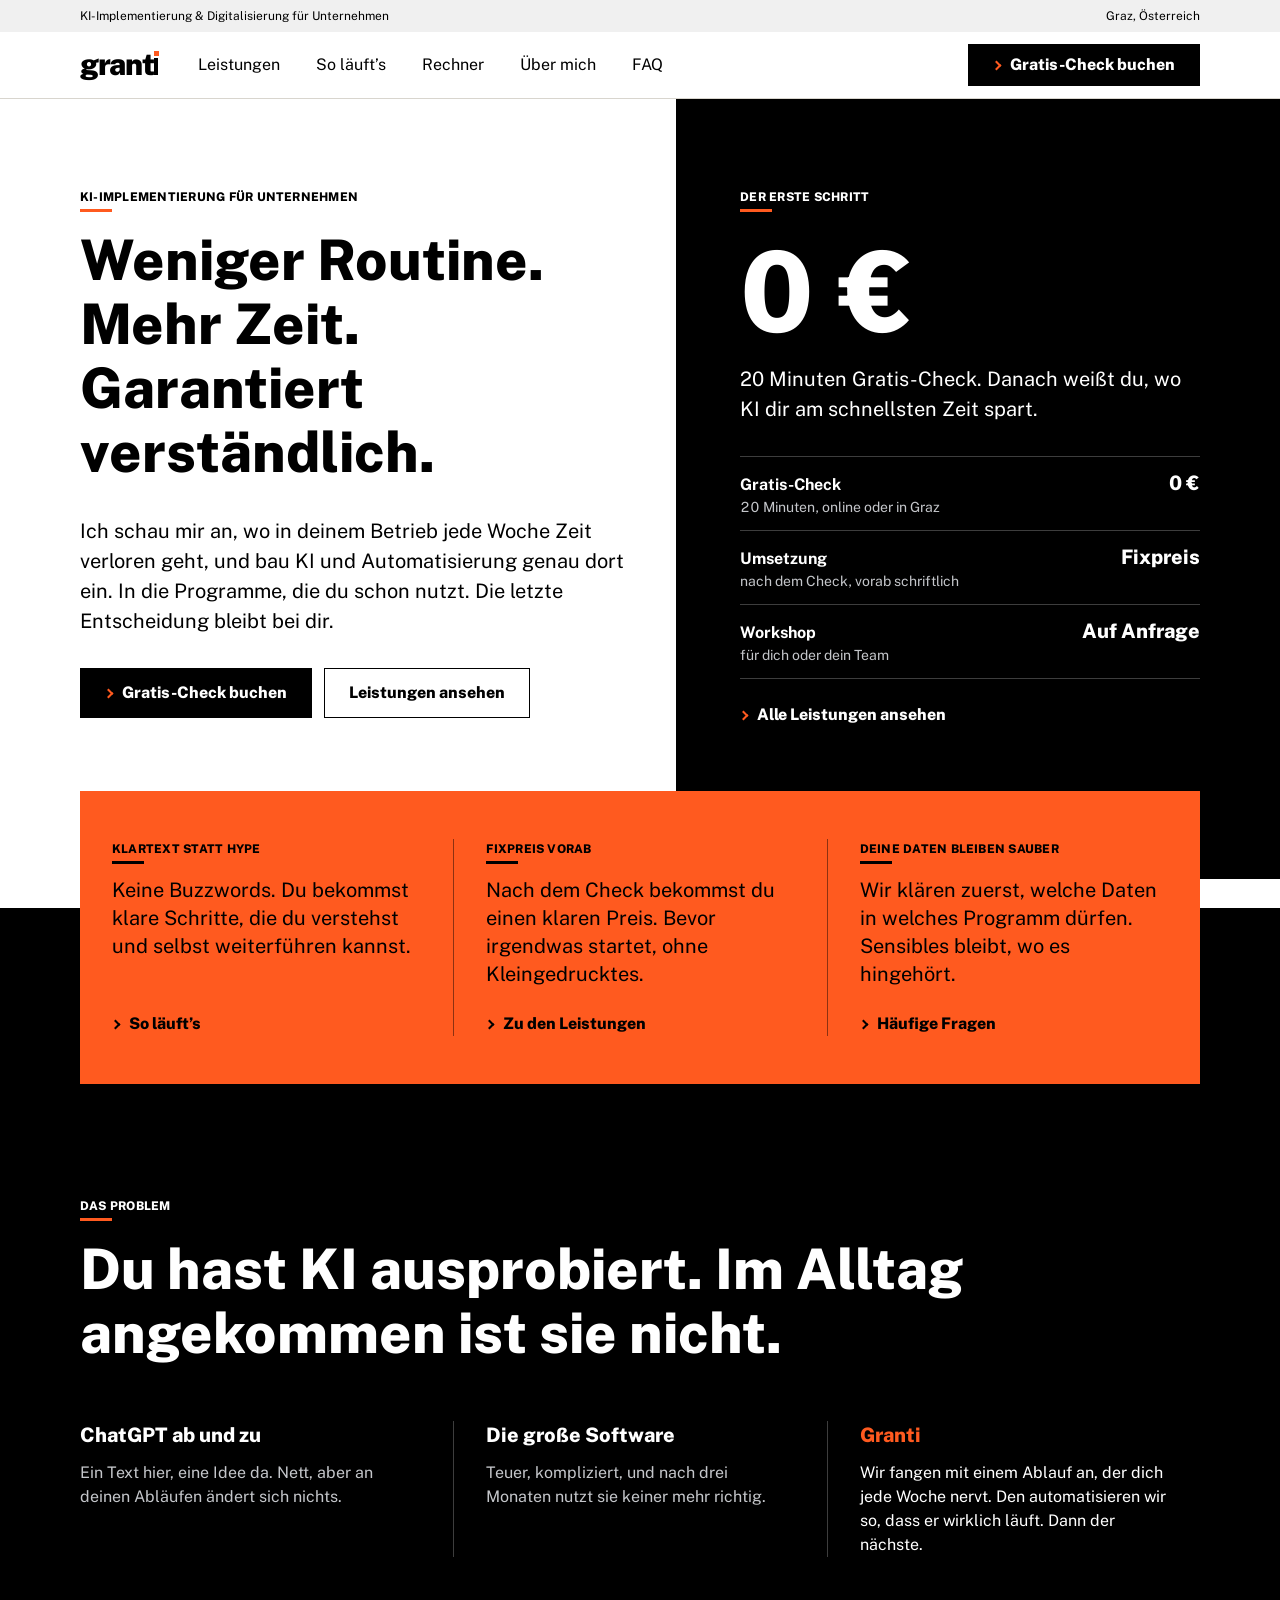
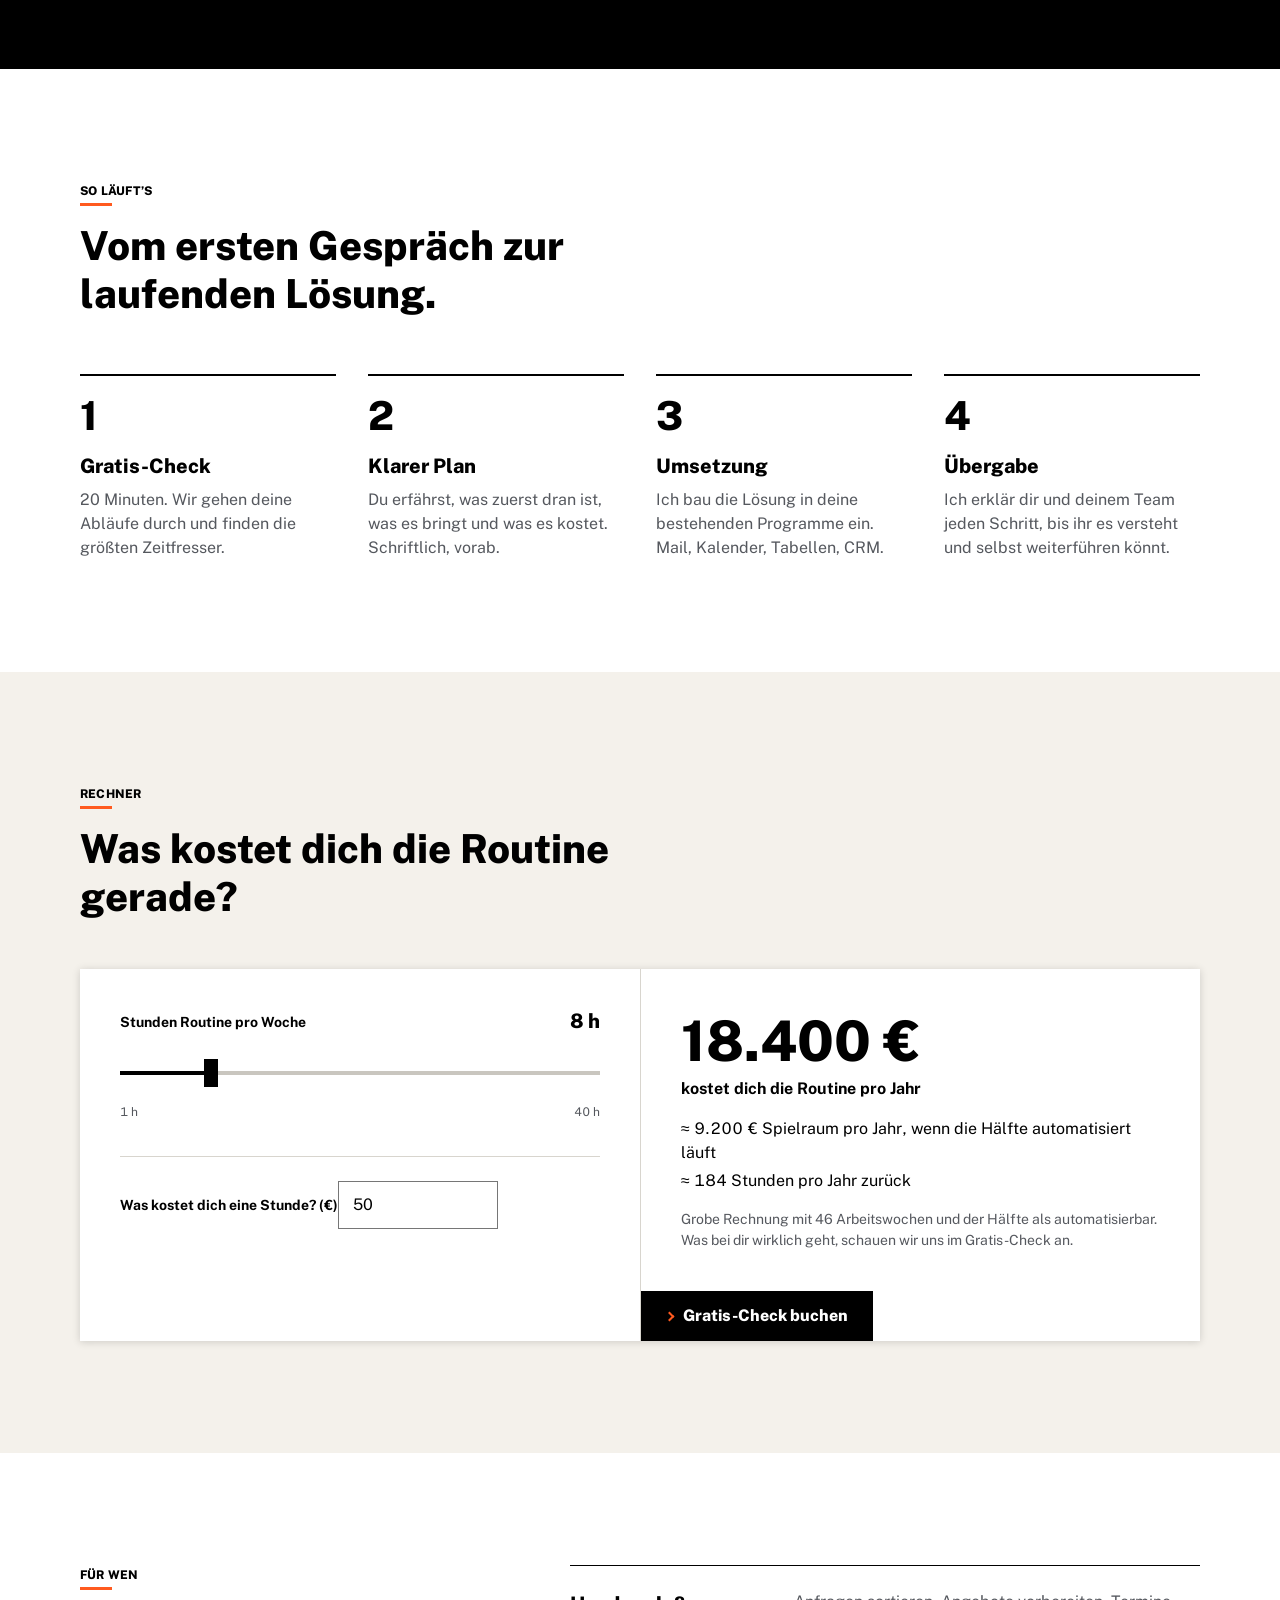
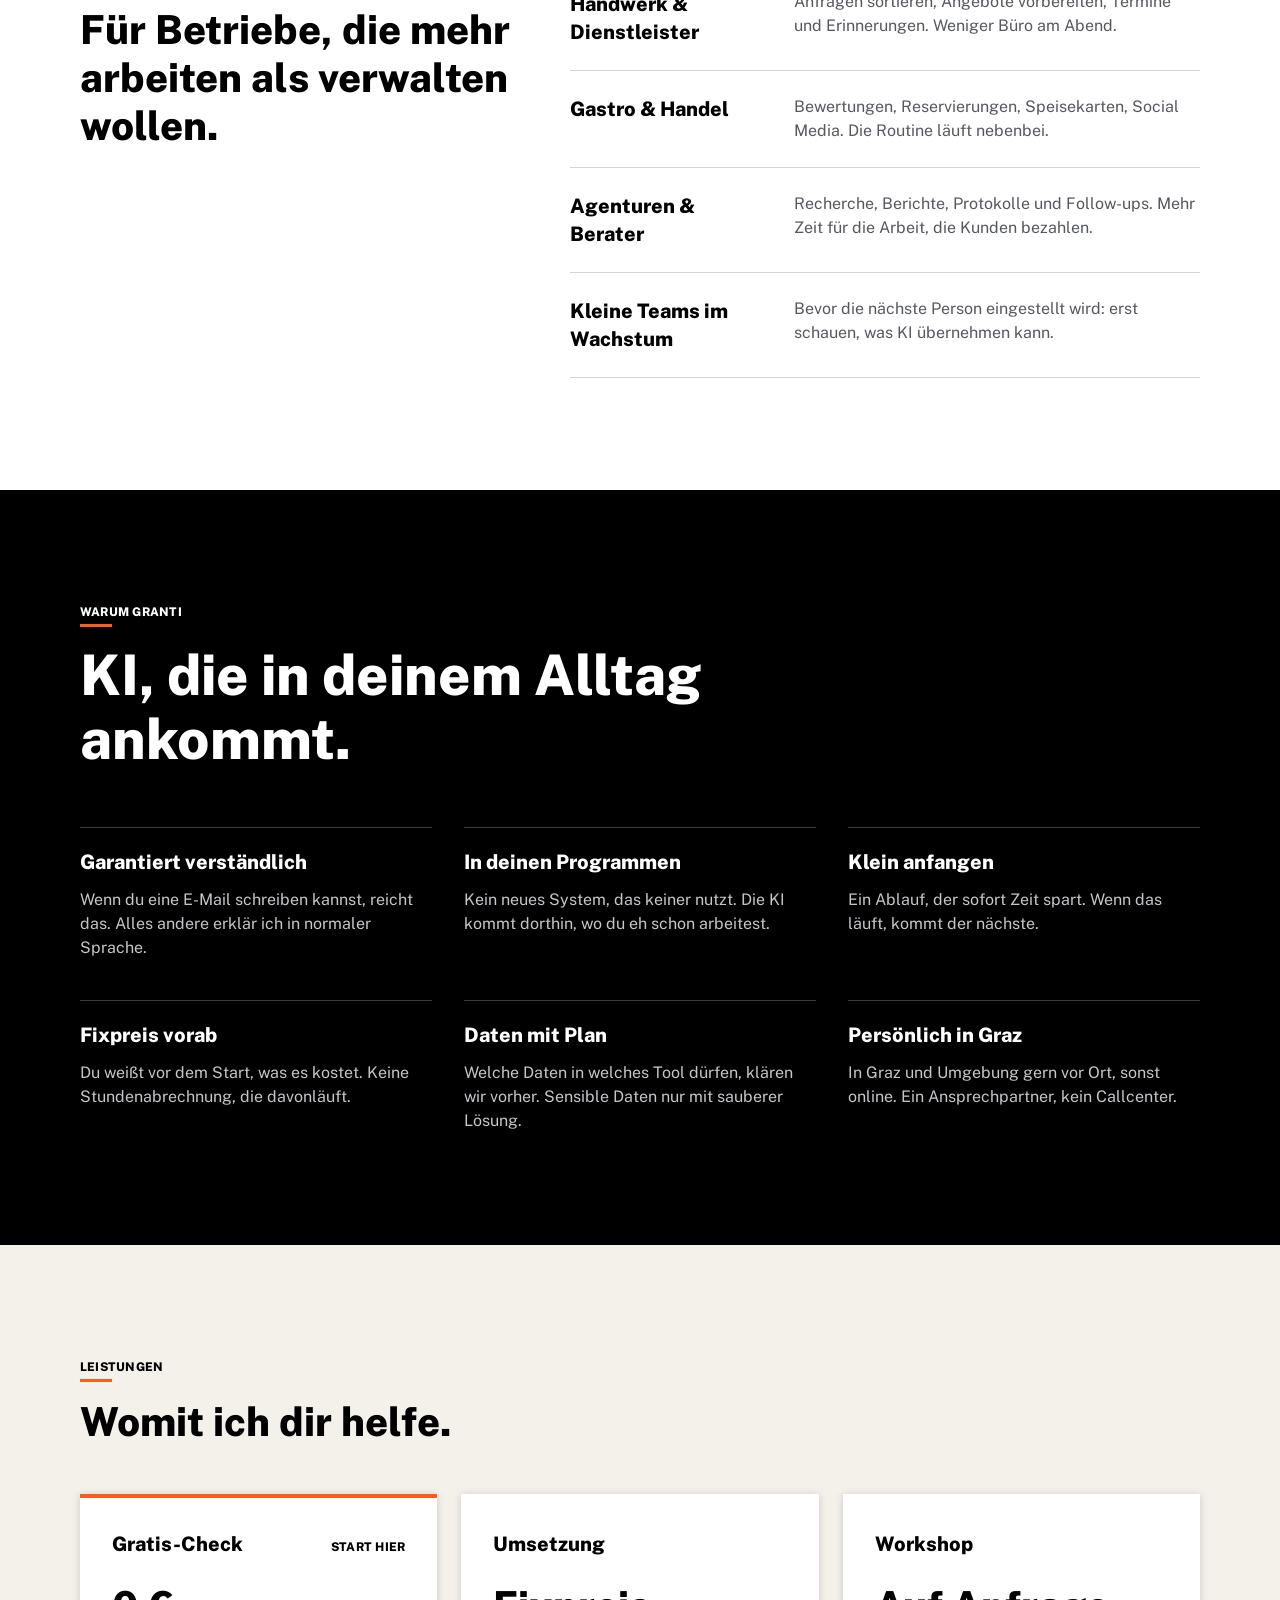
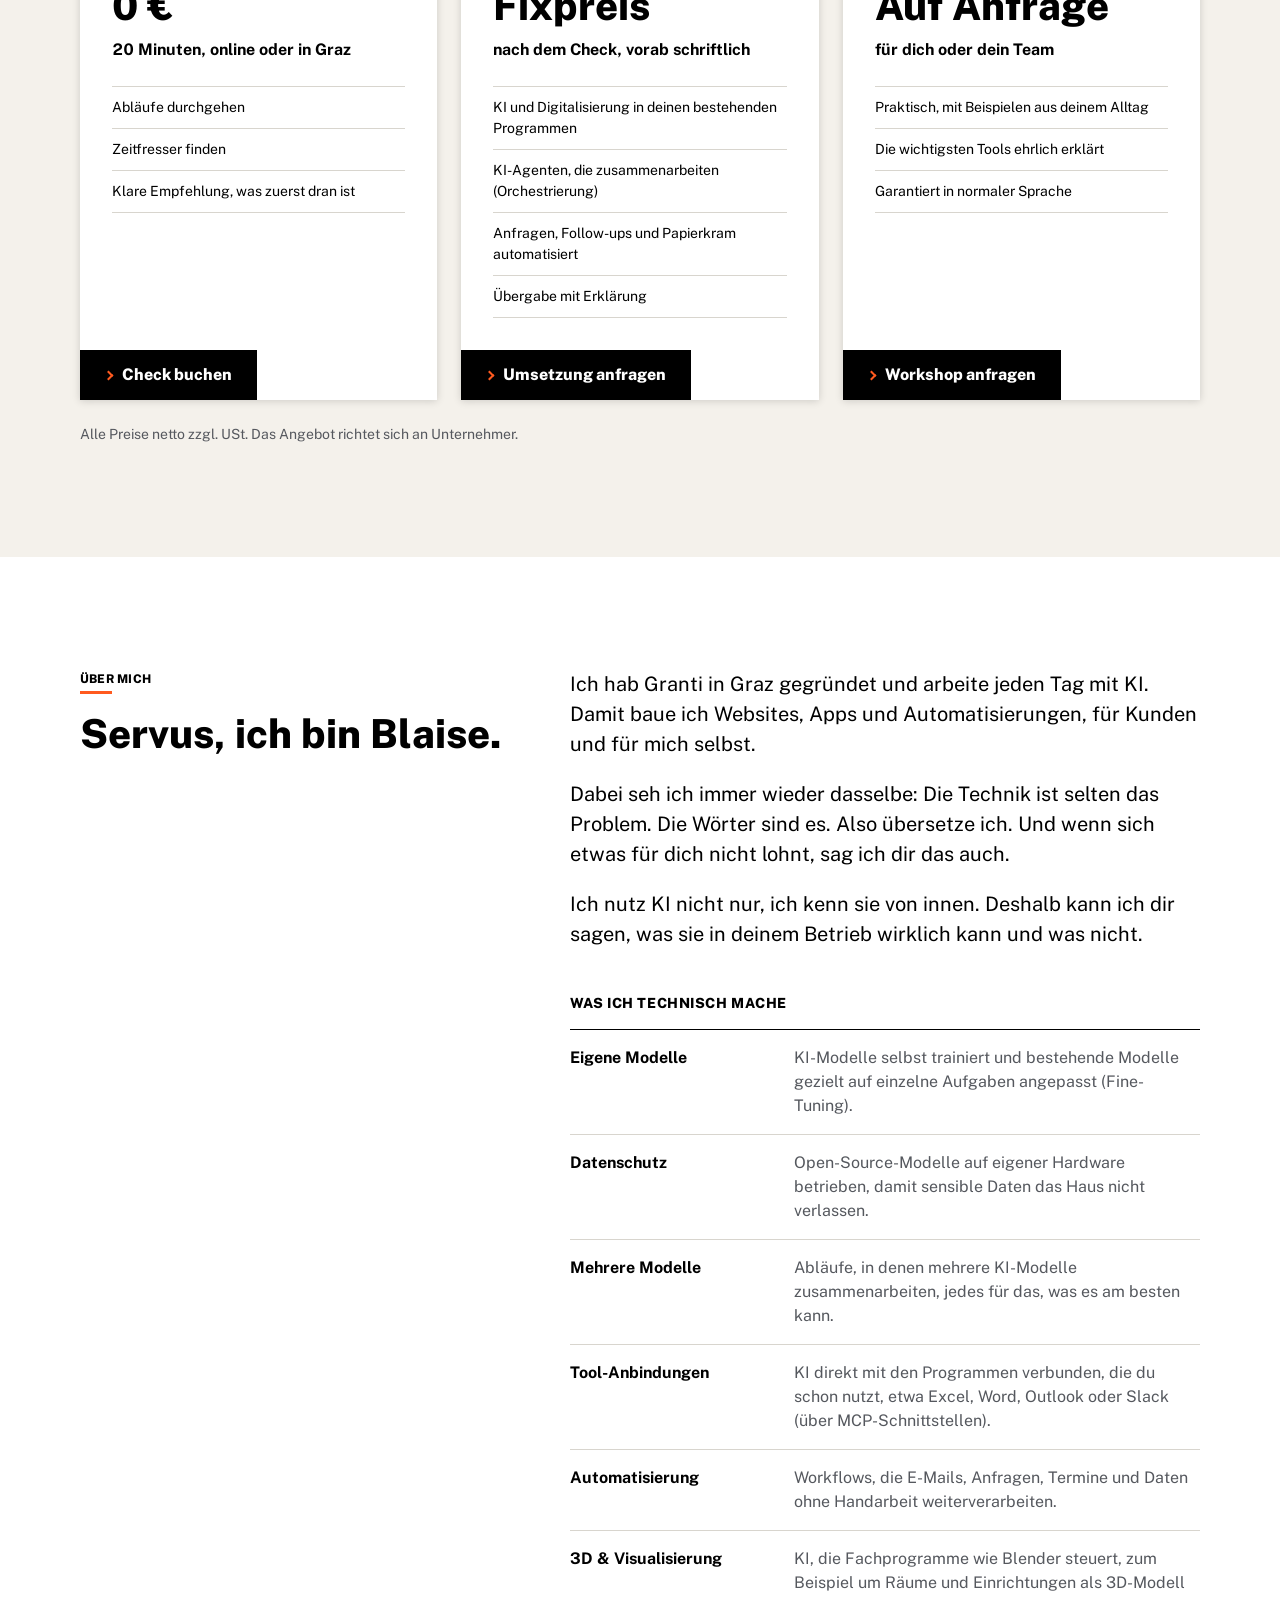
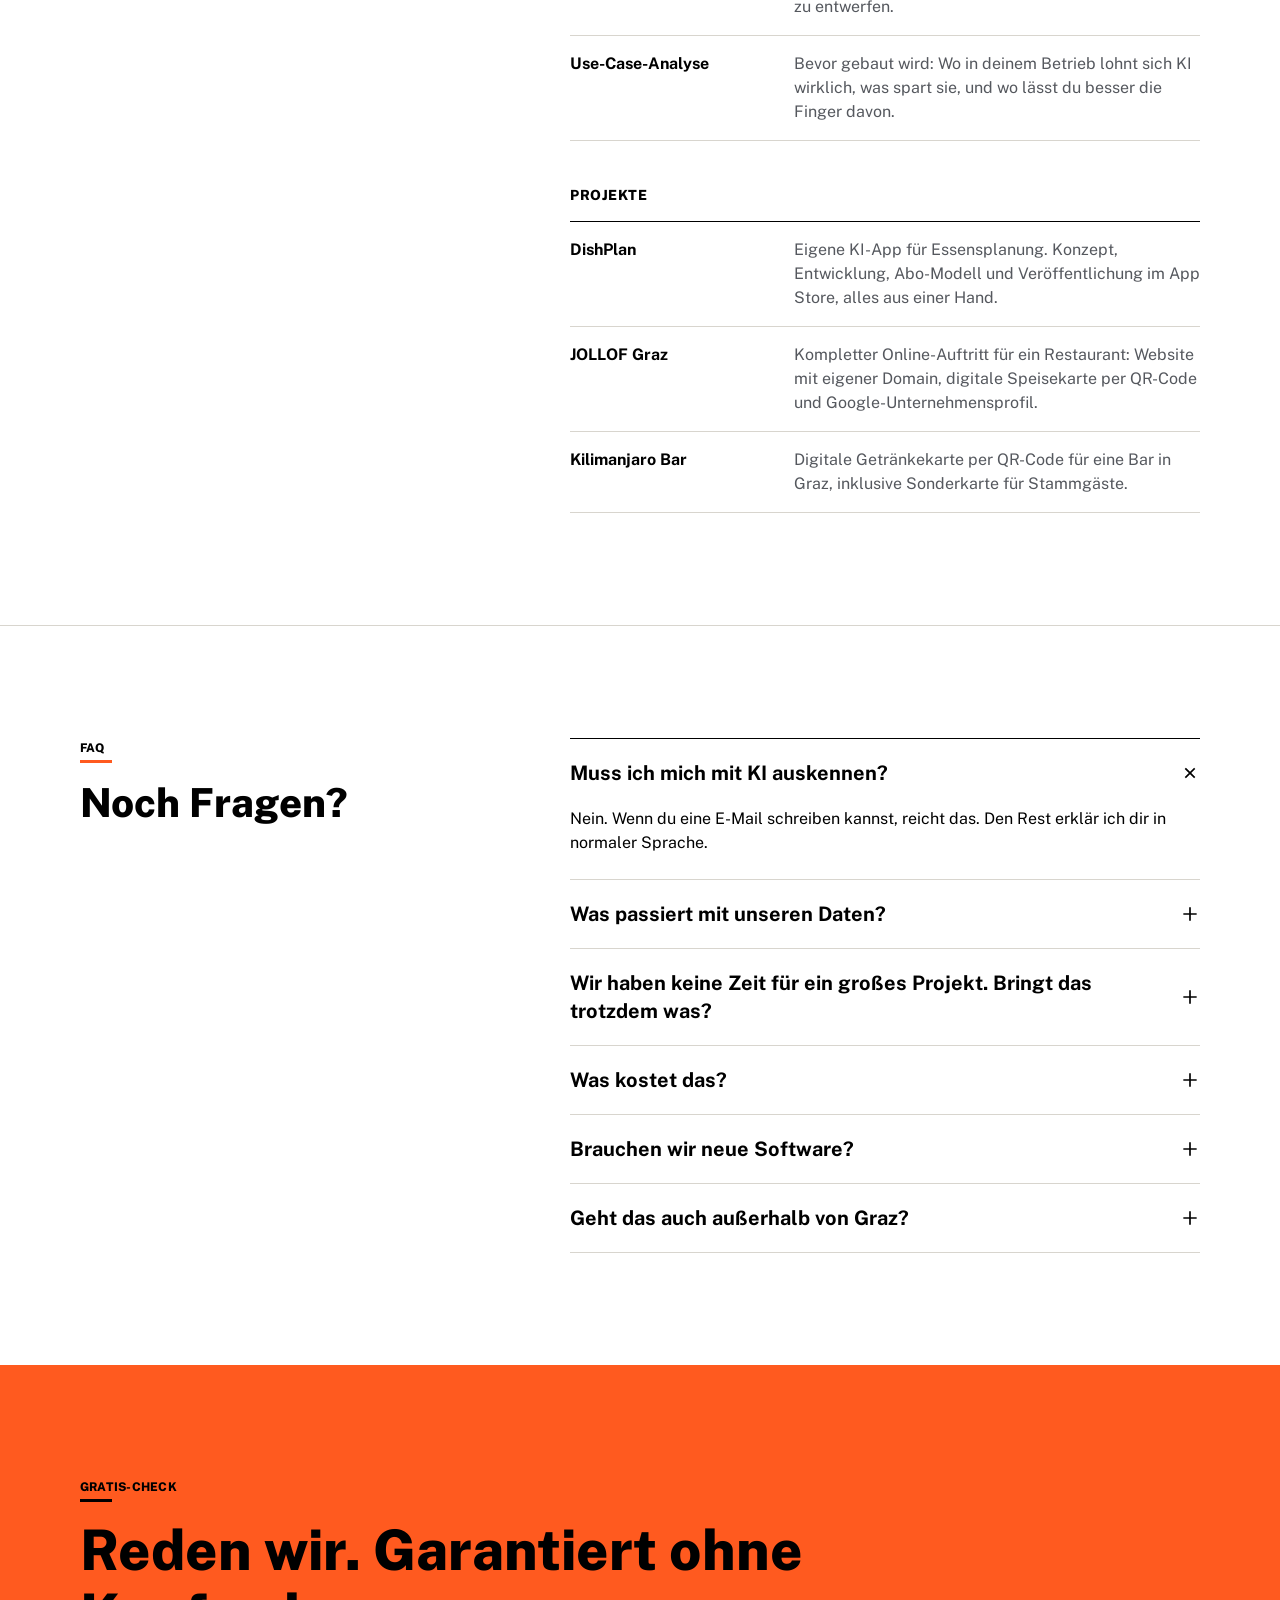
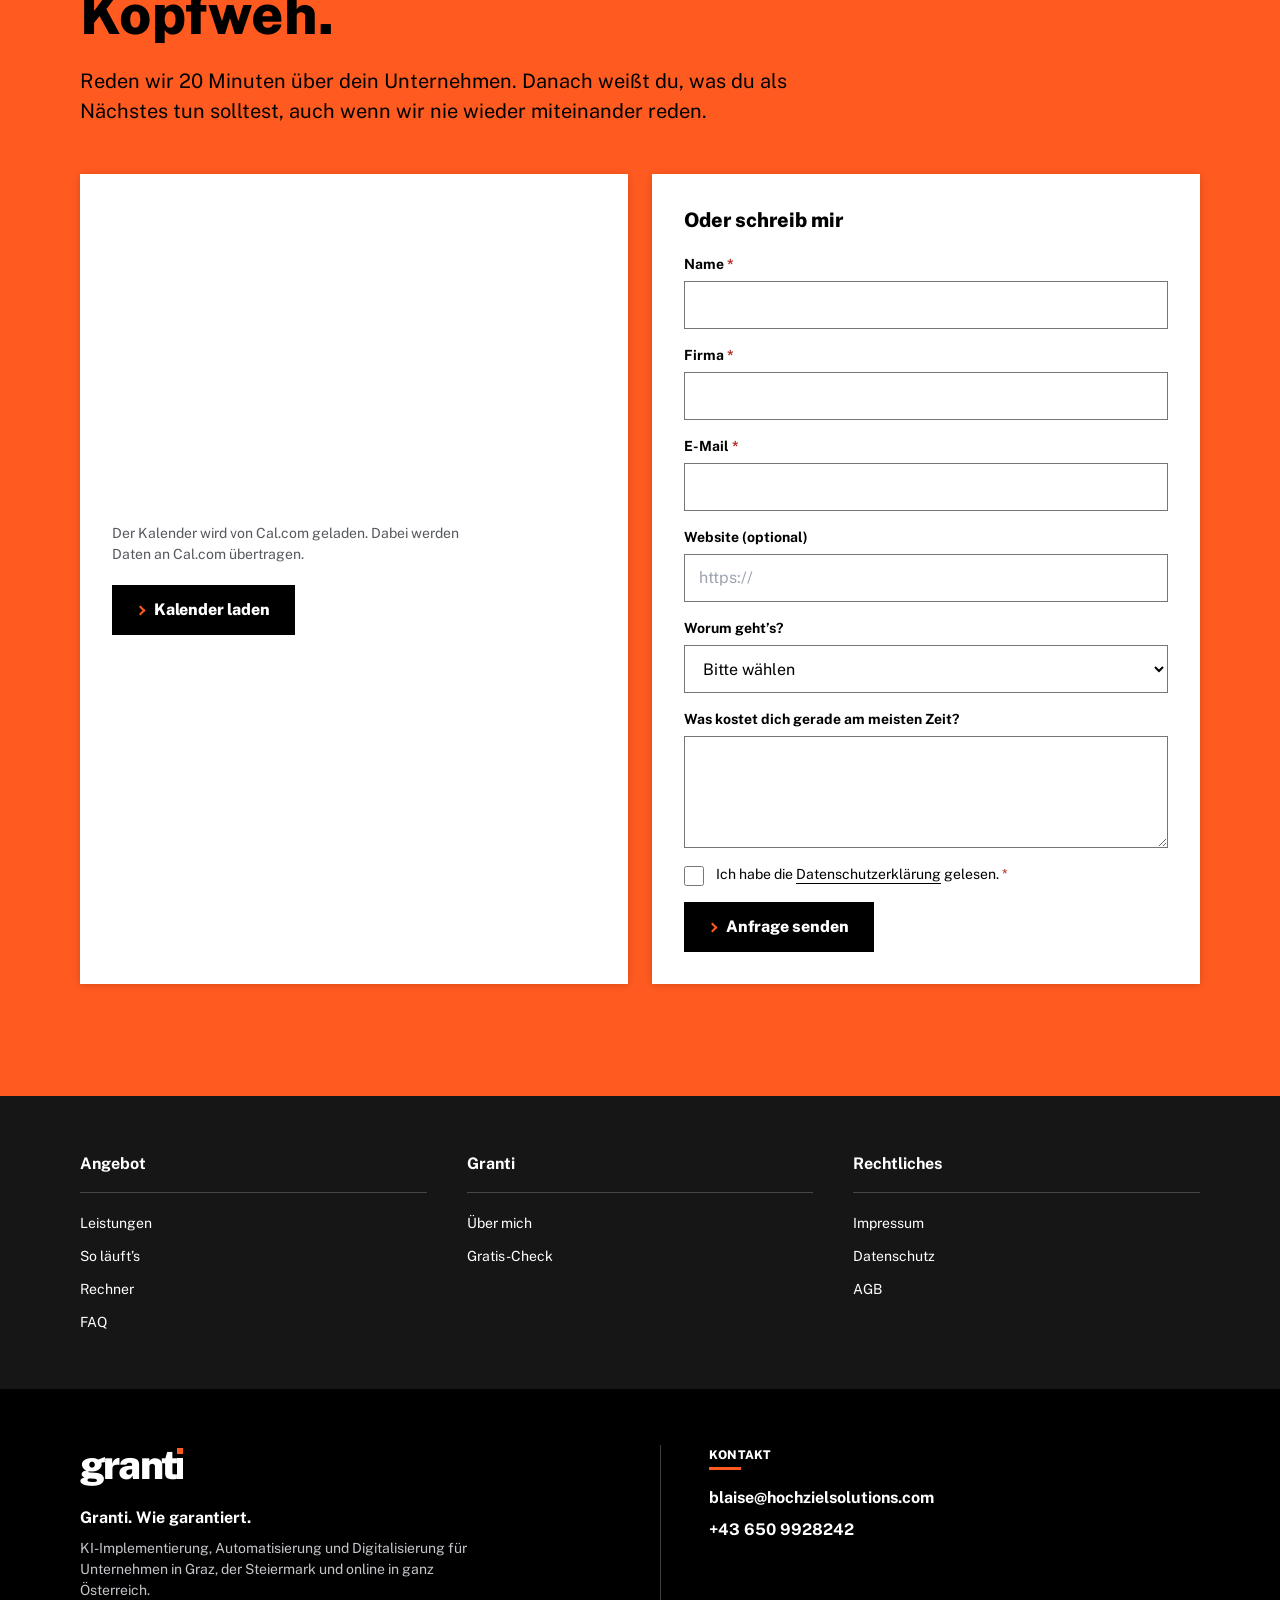
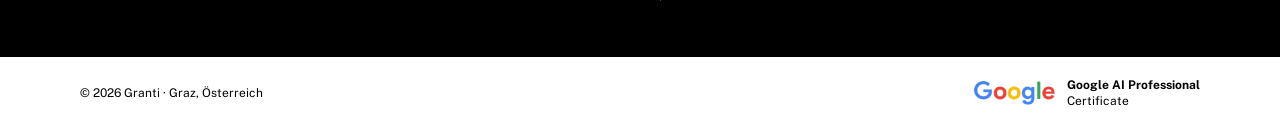
==== commit 60604c4e: "Website-Update: Google AI Professional Certificate im Footer Co-Authored-By: Claude Opus 5.5 <norepl" ====
--- a/index.html
+++ b/index.html
@@ -27,11 +27,11 @@
 {"@type":"Service","name":"KI-Implementierung und Automatisierung","serviceType":"KI-Implementierung","provider":{"@type":"Organization","name":"Granti"},"areaServed":"AT"}
 ]}
 </script>
-  <script type="module" crossorigin="" src="/assets/index-zB7XPQHR.js"></script>
-  <link rel="stylesheet" crossorigin="" href="/assets/index-B9J1u47z.css">
+  <script type="module" crossorigin="" src="/assets/index-DL8dCrt_.js"></script>
+  <link rel="stylesheet" crossorigin="" href="/assets/index-BQnlX44e.css">
 <link rel="preload" href="/assets/public-sans-latin-wght-normal-DdeTHZLK.woff2" as="font" type="font/woff2" crossorigin=""></head>
 <body>
-<div id="root"><a href="#inhalt" class="sr-only focus:not-sr-only focus:fixed focus:left-4 focus:top-4 focus:z-[60] btn btn-primary">Zum Inhalt springen</a><div class="wrap hidden h-8 items-center justify-between bg-[#f0f0f0] text-[12px] lg:flex"><span>KI-Implementierung &amp; Digitalisierung für Unternehmen</span><span>Graz, Österreich</span></div><header class="sticky top-0 z-40 border-b border-line bg-white"><div class="wrap flex h-[66px] items-center gap-10"><a class="mr-auto text-black no-underline lg:mr-0" aria-label="Granti, zur Startseite" href="/" data-discover="true"><span class="inline-flex items-baseline font-[850] leading-none tracking-[-.045em] text-[30px]" aria-label="granti">grant<span aria-hidden="true" class="relative ml-[.035em] inline-block h-[.535em] w-[.135em] bg-current"><span class="absolute left-[-.01em] top-[-.235em] h-[.155em] w-[.155em] bg-[#ff5a1f]"></span></span></span></a><nav aria-label="Hauptmenü" class="mr-auto hidden items-center gap-9 lg:flex"><a class="text-[16px] text-black no-underline underline-offset-[22px] hover:underline hover:decoration-2" href="/#leistungen" data-discover="true">Leistungen</a><a class="text-[16px] text-black no-underline underline-offset-[22px] hover:underline hover:decoration-2" href="/#ablauf" data-discover="true">So läuft’s</a><a class="text-[16px] text-black no-underline underline-offset-[22px] hover:underline hover:decoration-2" href="/#rechner" data-discover="true">Rechner</a><a class="text-[16px] text-black no-underline underline-offset-[22px] hover:underline hover:decoration-2" href="/#ueber-mich" data-discover="true">Über mich</a><a class="text-[16px] text-black no-underline underline-offset-[22px] hover:underline hover:decoration-2" href="/#faq" data-discover="true">FAQ</a></nav><a class="btn btn-primary hidden !min-h-[42px] !py-2 sm:inline-flex" href="/#termin" data-discover="true">Gratis-Check buchen</a><button type="button" class="btn btn-ghost !min-h-[44px] !w-[44px] !p-0 lg:hidden" aria-label="Menü öffnen" aria-expanded="false"><svg width="24" height="24" viewBox="0 0 24 24" fill="none" stroke="currentColor" stroke-width="2" stroke-linecap="square" aria-hidden="true"><path d="M4 7h16M4 12h16M4 17h16"></path></svg></button></div></header><main id="inhalt"><section class="lg:grid lg:grid-cols-[1.12fr_1fr]"><div class="wrap pb-12 pt-12 lg:!pr-8 lg:pb-[152px] lg:pt-[88px]"><p class="eyebrow mb-4">KI-IMPLEMENTIERUNG FÜR UNTERNEHMEN</p><h1><span class="md:block">Weniger Routine. </span><span class="md:block">Mehr Zeit. </span><span class="md:block">Garantiert verständlich. </span></h1><p class="lead mt-8 max-w-[56ch]">Ich schau mir an, wo in deinem Betrieb jede Woche Zeit verloren geht, und bau KI und Automatisierung genau dort ein. In die Programme, die du schon nutzt. Die letzte Entscheidung bleibt bei dir.</p><div class="mt-8 flex flex-wrap gap-3"><a href="#termin" class="btn btn-primary">Gratis-Check buchen</a><a href="#leistungen" class="btn btn-ghost">Leistungen ansehen</a></div></div><div class="on-dark wrap py-12 lg:!pl-16 lg:pb-[152px] lg:pt-[88px]"><p class="eyebrow">Der erste Schritt</p><p class="stat mt-6 text-[72px] leading-none lg:text-[112px]">0 €</p><p class="lead mt-4">20 Minuten Gratis-Check. Danach weißt du, wo KI dir am schnellsten Zeit spart.</p><dl class="mt-8 border-b border-line"><div class="grid grid-cols-[1fr_auto] items-baseline gap-x-6 border-t border-line py-3"><dt><span class="block font-bold">Gratis-Check</span><span class="num block text-[14px] leading-[21px] text-muted">20 Minuten, online oder in Graz</span></dt><dd class="stat text-[20px] leading-[28px]">0 €</dd></div><div class="grid grid-cols-[1fr_auto] items-baseline gap-x-6 border-t border-line py-3"><dt><span class="block font-bold">Umsetzung</span><span class="num block text-[14px] leading-[21px] text-muted">nach dem Check, vorab schriftlich</span></dt><dd class="stat text-[20px] leading-[28px]">Fixpreis</dd></div><div class="grid grid-cols-[1fr_auto] items-baseline gap-x-6 border-t border-line py-3"><dt><span class="block font-bold">Workshop</span><span class="num block text-[14px] leading-[21px] text-muted">für dich oder dein Team</span></dt><dd class="stat text-[20px] leading-[28px]">Auf Anfrage</dd></div></dl><a href="#leistungen" class="link-arrow mt-6">Alle Leistungen ansehen</a></div></section><div class="band-wrap"><div class="wrap"><div class="on-accent grid px-4 lg:grid-cols-3 lg:px-0 lg:py-12"><div class="flex flex-col py-8 lg:px-8 lg:py-0 "><p class="eyebrow">Klartext statt Hype</p><p class="mb-6 mt-3 text-[20px] leading-[28px]">Keine Buzzwords. Du bekommst klare Schritte, die du verstehst und selbst weiterführen kannst.</p><a class="link-arrow mt-auto" href="/#ablauf" data-discover="true">So läuft’s</a></div><div class="flex flex-col py-8 lg:px-8 lg:py-0 border-t border-line lg:border-l lg:border-t-0"><p class="eyebrow">Fixpreis vorab</p><p class="mb-6 mt-3 text-[20px] leading-[28px]">Nach dem Check bekommst du einen klaren Preis. Bevor irgendwas startet, ohne Kleingedrucktes.</p><a class="link-arrow mt-auto" href="/#leistungen" data-discover="true">Zu den Leistungen</a></div><div class="flex flex-col py-8 lg:px-8 lg:py-0 border-t border-line lg:border-l lg:border-t-0"><p class="eyebrow">Deine Daten bleiben sauber</p><p class="mb-6 mt-3 text-[20px] leading-[28px]">Wir klären zuerst, welche Daten in welches Programm dürfen. Sensibles bleibt, wo es hingehört.</p><a class="link-arrow mt-auto" href="/#faq" data-discover="true">Häufige Fragen</a></div></div></div></div><section id="problem" class="on-dark sec wrap"><p class="eyebrow mb-4">Das Problem</p><h2 class="max-w-[24ch] h-xl">Du hast KI ausprobiert. Im Alltag angekommen ist sie nicht.</h2><div class="mt-14 grid gap-8 md:grid-cols-3 md:gap-0"><article class="border-t border-line pt-6 md:border-t-0 md:pt-0  md:pr-8"><h3 class="">ChatGPT ab und zu</h3><p class="mt-3 text-muted">Ein Text hier, eine Idee da. Nett, aber an deinen Abläufen ändert sich nichts.</p></article><article class="border-t border-line pt-6 md:border-t-0 md:pt-0 md:border-l md:pl-8 md:pr-8"><h3 class="">Die große Software</h3><p class="mt-3 text-muted">Teuer, kompliziert, und nach drei Monaten nutzt sie keiner mehr richtig.</p></article><article class="border-t border-line pt-6 md:border-t-0 md:pt-0 md:border-l md:pl-8 md:pr-8"><h3 class="text-accent">Granti</h3><p class="mt-3 ">Wir fangen mit einem Ablauf an, der dich jede Woche nervt. Den automatisieren wir so, dass er wirklich läuft. Dann der nächste.</p></article></div></section><section id="ablauf" class="sec wrap"><p class="eyebrow mb-4">So läuft’s</p><h2 class="max-w-[24ch] ">Vom ersten Gespräch zur laufenden Lösung.</h2><ol class="mt-14 grid gap-10 md:grid-cols-2 lg:grid-cols-4 lg:gap-8"><li class="border-t-2 border-black pt-4"><span class="stat text-[40px] leading-[48px]">1</span><h3 class="mt-3">Gratis-Check</h3><p class="mt-2 text-muted">20 Minuten. Wir gehen deine Abläufe durch und finden die größten Zeitfresser.</p></li><li class="border-t-2 border-black pt-4"><span class="stat text-[40px] leading-[48px]">2</span><h3 class="mt-3">Klarer Plan</h3><p class="mt-2 text-muted">Du erfährst, was zuerst dran ist, was es bringt und was es kostet. Schriftlich, vorab.</p></li><li class="border-t-2 border-black pt-4"><span class="stat text-[40px] leading-[48px]">3</span><h3 class="mt-3">Umsetzung</h3><p class="mt-2 text-muted">Ich bau die Lösung in deine bestehenden Programme ein. Mail, Kalender, Tabellen, CRM.</p></li><li class="border-t-2 border-black pt-4"><span class="stat text-[40px] leading-[48px]">4</span><h3 class="mt-3">Übergabe</h3><p class="mt-2 text-muted">Ich erklär dir und deinem Team jeden Schritt, bis ihr es versteht und selbst weiterführen könnt.</p></li></ol></section><section id="rechner" class="on-stone sec wrap"><p class="eyebrow mb-4">Rechner</p><h2 class="max-w-[24ch] ">Was kostet dich die Routine gerade?</h2><div class="card mt-12 grid lg:grid-cols-2"><div class="p-6 md:p-10"><div class="flex flex-wrap items-end justify-between gap-4"><label for="hours-slider" class="label">Stunden Routine pro Woche</label><span class="num stat text-[20px]">8 h</span></div><input id="hours-slider" class="range mt-6" min="1" max="40" step="1" aria-valuetext="8 Stunden" type="range" value="8" style="--pct: 17.94871794871795%;"><div class="num mt-1 flex justify-between text-[12px] text-muted"><span>1 h</span><span>40 h</span></div><div class="mt-8 border-t border-line pt-4"><label for="rate" class="label">Was kostet dich eine Stunde? (€)</label><input id="rate" class="input num mt-2 !w-[160px]" inputmode="numeric" min="0" type="number" value="50"></div></div><div class="flex flex-col border-t border-line lg:border-l lg:border-t-0" aria-live="polite"><div class="p-6 md:p-10"><p class="stat break-words text-[40px] leading-[48px] md:text-[56px] md:leading-[64px]">18.400 €</p><p class="num mt-1 font-bold">kostet dich die Routine pro Jahr</p><p class="num mt-4"><span class="approx">≈</span> 9.200 € Spielraum pro Jahr, wenn die Hälfte automatisiert läuft</p><p class="num mt-1">≈ 184 Stunden pro Jahr zurück</p><p class="mt-4 text-[14px] leading-[21px] text-muted">Grobe Rechnung mit 46 Arbeitswochen und der Hälfte als automatisierbar. Was bei dir wirklich geht, schauen wir uns im Gratis-Check an.</p></div><button type="button" class="btn btn-primary mt-auto self-start">Gratis-Check buchen</button></div></div></section><section id="fuer-wen" class="sec wrap grid gap-10 lg:grid-cols-[5fr_7fr]"><div><p class="eyebrow mb-4">Für wen</p><h2 class="max-w-[24ch] ">Für Betriebe, die mehr arbeiten als verwalten wollen.</h2></div><ul class="border-t border-black"><li class="grid gap-2 border-b border-line py-6 sm:grid-cols-[200px_1fr] sm:gap-6"><h3>Handwerk &amp; Dienstleister</h3><p class="text-muted">Anfragen sortieren, Angebote vorbereiten, Termine und Erinnerungen. Weniger Büro am Abend.</p></li><li class="grid gap-2 border-b border-line py-6 sm:grid-cols-[200px_1fr] sm:gap-6"><h3>Gastro &amp; Handel</h3><p class="text-muted">Bewertungen, Reservierungen, Speisekarten, Social Media. Die Routine läuft nebenbei.</p></li><li class="grid gap-2 border-b border-line py-6 sm:grid-cols-[200px_1fr] sm:gap-6"><h3>Agenturen &amp; Berater</h3><p class="text-muted">Recherche, Berichte, Protokolle und Follow-ups. Mehr Zeit für die Arbeit, die Kunden bezahlen.</p></li><li class="grid gap-2 border-b border-line py-6 sm:grid-cols-[200px_1fr] sm:gap-6"><h3>Kleine Teams im Wachstum</h3><p class="text-muted">Bevor die nächste Person eingestellt wird: erst schauen, was KI übernehmen kann.</p></li></ul></section><section id="warum" class="on-dark sec wrap"><p class="eyebrow mb-4">Warum Granti</p><h2 class="max-w-[24ch] h-xl">KI, die in deinem Alltag ankommt.</h2><div class="mt-14 grid gap-x-8 gap-y-10 sm:grid-cols-2 lg:grid-cols-3"><article class="border-t border-line pt-5"><h3>Garantiert verständlich</h3><p class="mt-3 text-muted">Wenn du eine E-Mail schreiben kannst, reicht das. Alles andere erklär ich in normaler Sprache.</p></article><article class="border-t border-line pt-5"><h3>In deinen Programmen</h3><p class="mt-3 text-muted">Kein neues System, das keiner nutzt. Die KI kommt dorthin, wo du eh schon arbeitest.</p></article><article class="border-t border-line pt-5"><h3>Klein anfangen</h3><p class="mt-3 text-muted">Ein Ablauf, der sofort Zeit spart. Wenn das läuft, kommt der nächste.</p></article><article class="border-t border-line pt-5"><h3>Fixpreis vorab</h3><p class="mt-3 text-muted">Du weißt vor dem Start, was es kostet. Keine Stundenabrechnung, die davonläuft.</p></article><article class="border-t border-line pt-5"><h3>Daten mit Plan</h3><p class="mt-3 text-muted">Welche Daten in welches Tool dürfen, klären wir vorher. Sensible Daten nur mit sauberer Lösung.</p></article><article class="border-t border-line pt-5"><h3>Persönlich in Graz</h3><p class="mt-3 text-muted">In Graz und Umgebung gern vor Ort, sonst online. Ein Ansprechpartner, kein Callcenter.</p></article></div></section><section id="leistungen" class="on-stone sec wrap"><p class="eyebrow mb-4">Leistungen</p><h2 class="max-w-[24ch] ">Womit ich dir helfe.</h2><div class="mt-12 grid items-stretch gap-6 lg:grid-cols-3"><article class="card flex flex-col border-t-4 border-accent"><div class="flex-1 p-8"><div class="flex items-baseline justify-between gap-4"><h3>Gratis-Check</h3><span class="text-[12px] font-extrabold uppercase leading-5 tracking-[.02em]">Start hier</span></div><p class="stat mt-6 text-[40px] leading-[48px]">0 €</p><p class="num mt-2 font-bold">20 Minuten, online oder in Graz</p><ul class="mt-6 border-t border-line"><li class="border-b border-line py-2.5 text-[14px] leading-[21px]">Abläufe durchgehen</li><li class="border-b border-line py-2.5 text-[14px] leading-[21px]">Zeitfresser finden</li><li class="border-b border-line py-2.5 text-[14px] leading-[21px]">Klare Empfehlung, was zuerst dran ist</li></ul></div><button type="button" class="btn btn-primary self-start">Check buchen</button></article><article class="card flex flex-col border-t-4 border-transparent"><div class="flex-1 p-8"><div class="flex items-baseline justify-between gap-4"><h3>Umsetzung</h3></div><p class="stat mt-6 text-[40px] leading-[48px]">Fixpreis</p><p class="num mt-2 font-bold">nach dem Check, vorab schriftlich</p><ul class="mt-6 border-t border-line"><li class="border-b border-line py-2.5 text-[14px] leading-[21px]">KI und Digitalisierung in deinen bestehenden Programmen</li><li class="border-b border-line py-2.5 text-[14px] leading-[21px]">KI-Agenten, die zusammenarbeiten (Orchestrierung)</li><li class="border-b border-line py-2.5 text-[14px] leading-[21px]">Anfragen, Follow-ups und Papierkram automatisiert</li><li class="border-b border-line py-2.5 text-[14px] leading-[21px]">Übergabe mit Erklärung</li></ul></div><button type="button" class="btn btn-primary self-start">Umsetzung anfragen</button></article><article class="card flex flex-col border-t-4 border-transparent"><div class="flex-1 p-8"><div class="flex items-baseline justify-between gap-4"><h3>Workshop</h3></div><p class="stat mt-6 text-[40px] leading-[48px]">Auf Anfrage</p><p class="num mt-2 font-bold">für dich oder dein Team</p><ul class="mt-6 border-t border-line"><li class="border-b border-line py-2.5 text-[14px] leading-[21px]">Praktisch, mit Beispielen aus deinem Alltag</li><li class="border-b border-line py-2.5 text-[14px] leading-[21px]">Die wichtigsten Tools ehrlich erklärt</li><li class="border-b border-line py-2.5 text-[14px] leading-[21px]">Garantiert in normaler Sprache</li></ul></div><button type="button" class="btn btn-primary self-start">Workshop anfragen</button></article></div><p class="mt-6 text-[14px] leading-[21px] text-muted">Alle Preise netto zzgl. USt. Das Angebot richtet sich an Unternehmer.</p></section><section id="ueber-mich" class="sec wrap grid gap-10 border-b border-line lg:grid-cols-[5fr_7fr]"><div><p class="eyebrow mb-4">Über mich</p><h2 class="max-w-[24ch] ">Servus, ich bin Blaise.</h2></div><div><p class="lead mb-5 max-w-[60ch]">Ich hab Granti in Graz gegründet und arbeite jeden Tag mit KI. Damit baue ich Websites, Apps und Automatisierungen, für Kunden und für mich selbst.</p><p class="lead mb-5 max-w-[60ch]">Dabei seh ich immer wieder dasselbe: Die Technik ist selten das Problem. Die Wörter sind es. Also übersetze ich. Und wenn sich etwas für dich nicht lohnt, sag ich dir das auch.</p><p class="lead mb-5 max-w-[60ch]">Ich nutz KI nicht nur, ich kenn sie von innen. Deshalb kann ich dir sagen, was sie in deinem Betrieb wirklich kann und was nicht.</p><div class="mt-10"><h3 class="mb-3 text-[14px] font-extrabold uppercase tracking-[.04em]">Was ich technisch mache</h3><dl class="border-t border-black"><div class="grid gap-1 border-b border-line py-4 sm:grid-cols-[200px_1fr] sm:gap-6"><dt class="font-bold">Eigene Modelle</dt><dd class="text-muted">KI-Modelle selbst trainiert und bestehende Modelle gezielt auf einzelne Aufgaben angepasst (Fine-Tuning).</dd></div><div class="grid gap-1 border-b border-line py-4 sm:grid-cols-[200px_1fr] sm:gap-6"><dt class="font-bold">Datenschutz</dt><dd class="text-muted">Open-Source-Modelle auf eigener Hardware betrieben, damit sensible Daten das Haus nicht verlassen.</dd></div><div class="grid gap-1 border-b border-line py-4 sm:grid-cols-[200px_1fr] sm:gap-6"><dt class="font-bold">Mehrere Modelle</dt><dd class="text-muted">Abläufe, in denen mehrere KI-Modelle zusammenarbeiten, jedes für das, was es am besten kann.</dd></div><div class="grid gap-1 border-b border-line py-4 sm:grid-cols-[200px_1fr] sm:gap-6"><dt class="font-bold">Tool-Anbindungen</dt><dd class="text-muted">KI direkt mit den Programmen verbunden, die du schon nutzt, etwa Excel, Word, Outlook oder Slack (über MCP-Schnittstellen).</dd></div><div class="grid gap-1 border-b border-line py-4 sm:grid-cols-[200px_1fr] sm:gap-6"><dt class="font-bold">Automatisierung</dt><dd class="text-muted">Workflows, die E-Mails, Anfragen, Termine und Daten ohne Handarbeit weiterverarbeiten.</dd></div><div class="grid gap-1 border-b border-line py-4 sm:grid-cols-[200px_1fr] sm:gap-6"><dt class="font-bold">3D &amp; Visualisierung</dt><dd class="text-muted">KI, die Fachprogramme wie Blender steuert, zum Beispiel um Räume und Einrichtungen als 3D-Modell zu entwerfen.</dd></div><div class="grid gap-1 border-b border-line py-4 sm:grid-cols-[200px_1fr] sm:gap-6"><dt class="font-bold">Use-Case-Analyse</dt><dd class="text-muted">Bevor gebaut wird: Wo in deinem Betrieb lohnt sich KI wirklich, was spart sie, und wo lässt du besser die Finger davon.</dd></div></dl></div><div class="mt-10"><h3 class="mb-3 text-[14px] font-extrabold uppercase tracking-[.04em]">Projekte</h3><dl class="border-t border-black"><div class="grid gap-1 border-b border-line py-4 sm:grid-cols-[200px_1fr] sm:gap-6"><dt class="font-bold">DishPlan</dt><dd class="text-muted">Eigene KI-App für Essensplanung. Konzept, Entwicklung, Abo-Modell und Veröffentlichung im App Store, alles aus einer Hand.</dd></div><div class="grid gap-1 border-b border-line py-4 sm:grid-cols-[200px_1fr] sm:gap-6"><dt class="font-bold">JOLLOF Graz</dt><dd class="text-muted">Kompletter Online-Auftritt für ein Restaurant: Website mit eigener Domain, digitale Speisekarte per QR-Code und Google-Unternehmensprofil.</dd></div><div class="grid gap-1 border-b border-line py-4 sm:grid-cols-[200px_1fr] sm:gap-6"><dt class="font-bold">Kilimanjaro Bar</dt><dd class="text-muted">Digitale Getränkekarte per QR-Code für eine Bar in Graz, inklusive Sonderkarte für Stammgäste.</dd></div></dl></div></div></section><section id="faq" class="sec wrap grid gap-10 lg:grid-cols-[5fr_7fr]"><div><p class="eyebrow mb-4">FAQ</p><h2 class="max-w-[24ch] ">Noch Fragen?</h2></div><div><script type="application/ld+json">{"@context":"https://schema.org","@type":"FAQPage","mainEntity":[{"@type":"Question","name":"Muss ich mich mit KI auskennen?","acceptedAnswer":{"@type":"Answer","text":"Nein. Wenn du eine E-Mail schreiben kannst, reicht das. Den Rest erklär ich dir in normaler Sprache."}},{"@type":"Question","name":"Was passiert mit unseren Daten?","acceptedAnswer":{"@type":"Answer","text":"Das klären wir, bevor irgendetwas gebaut wird: welche Daten in welches Programm dürfen und welche nicht. Sensible Daten kommen nur dort hinein, wo es dafür eine saubere Lösung gibt."}},{"@type":"Question","name":"Wir haben keine Zeit für ein großes Projekt. Bringt das trotzdem was?","acceptedAnswer":{"@type":"Answer","text":"Ja. Wir fangen mit einem einzigen Ablauf an, der dir gleich Zeit spart. Im Gratis-Check schauen wir, was bei dir realistisch ist."}},{"@type":"Question","name":"Was kostet das?","acceptedAnswer":{"@type":"Answer","text":"Der Check ist gratis. Danach bekommst du einen klaren Fixpreis für das, was du wirklich brauchst, bevor irgendwas startet. Jeder Umfang ist anders."}},{"@type":"Question","name":"Brauchen wir neue Software?","acceptedAnswer":{"@type":"Answer","text":"Meistens nicht. Ich baue die Lösung in die Programme ein, mit denen ihr schon arbeitet."}},{"@type":"Question","name":"Geht das auch außerhalb von Graz?","acceptedAnswer":{"@type":"Answer","text":"Ja. In Graz und Umgebung gern persönlich, sonst online. Das funktioniert genauso gut."}}]}</script><div class="border-t border-black" data-orientation="vertical"><div data-state="open" data-orientation="vertical" class="border-b border-line"><h3 data-orientation="vertical" data-state="open"><button type="button" aria-controls="radix-_r_1_" aria-expanded="true" data-state="open" data-orientation="vertical" id="radix-_r_0_" class="acc-trigger" data-radix-collection-item=""><span>Muss ich mich mit KI auskennen?</span><svg width="20" height="20" viewBox="0 0 24 24" fill="none" stroke="currentColor" stroke-width="2" stroke-linecap="square" aria-hidden="true"><path d="M12 5v14M5 12h14"></path></svg></button></h3><div data-state="open" id="radix-_r_1_" role="region" aria-labelledby="radix-_r_0_" data-orientation="vertical" class="pb-6" style="--radix-accordion-content-height: var(--radix-collapsible-content-height); --radix-accordion-content-width: var(--radix-collapsible-content-width); transition-duration: 0s; animation-name: none; --radix-collapsible-content-height: 72px; --radix-collapsible-content-width: 630px;"><p class="max-w-[62ch]">Nein. Wenn du eine E-Mail schreiben kannst, reicht das. Den Rest erklär ich dir in normaler Sprache.</p></div></div><div data-state="closed" data-orientation="vertical" class="border-b border-line"><h3 data-orientation="vertical" data-state="closed"><button type="button" aria-expanded="false" data-state="closed" data-orientation="vertical" id="radix-_r_2_" class="acc-trigger" data-radix-collection-item=""><span>Was passiert mit unseren Daten?</span><svg width="20" height="20" viewBox="0 0 24 24" fill="none" stroke="currentColor" stroke-width="2" stroke-linecap="square" aria-hidden="true"><path d="M12 5v14M5 12h14"></path></svg></button></h3><div data-state="closed" id="radix-_r_3_" hidden="" role="region" aria-labelledby="radix-_r_2_" data-orientation="vertical" class="pb-6" style="--radix-accordion-content-height: var(--radix-collapsible-content-height); --radix-accordion-content-width: var(--radix-collapsible-content-width);"></div></div><div data-state="closed" data-orientation="vertical" class="border-b border-line"><h3 data-orientation="vertical" data-state="closed"><button type="button" aria-expanded="false" data-state="closed" data-orientation="vertical" id="radix-_r_4_" class="acc-trigger" data-radix-collection-item=""><span>Wir haben keine Zeit für ein großes Projekt. Bringt das trotzdem was?</span><svg width="20" height="20" viewBox="0 0 24 24" fill="none" stroke="currentColor" stroke-width="2" stroke-linecap="square" aria-hidden="true"><path d="M12 5v14M5 12h14"></path></svg></button></h3><div data-state="closed" id="radix-_r_5_" hidden="" role="region" aria-labelledby="radix-_r_4_" data-orientation="vertical" class="pb-6" style="--radix-accordion-content-height: var(--radix-collapsible-content-height); --radix-accordion-content-width: var(--radix-collapsible-content-width);"></div></div><div data-state="closed" data-orientation="vertical" class="border-b border-line"><h3 data-orientation="vertical" data-state="closed"><button type="button" aria-expanded="false" data-state="closed" data-orientation="vertical" id="radix-_r_6_" class="acc-trigger" data-radix-collection-item=""><span>Was kostet das?</span><svg width="20" height="20" viewBox="0 0 24 24" fill="none" stroke="currentColor" stroke-width="2" stroke-linecap="square" aria-hidden="true"><path d="M12 5v14M5 12h14"></path></svg></button></h3><div data-state="closed" id="radix-_r_7_" hidden="" role="region" aria-labelledby="radix-_r_6_" data-orientation="vertical" class="pb-6" style="--radix-accordion-content-height: var(--radix-collapsible-content-height); --radix-accordion-content-width: var(--radix-collapsible-content-width);"></div></div><div data-state="closed" data-orientation="vertical" class="border-b border-line"><h3 data-orientation="vertical" data-state="closed"><button type="button" aria-expanded="false" data-state="closed" data-orientation="vertical" id="radix-_r_8_" class="acc-trigger" data-radix-collection-item=""><span>Brauchen wir neue Software?</span><svg width="20" height="20" viewBox="0 0 24 24" fill="none" stroke="currentColor" stroke-width="2" stroke-linecap="square" aria-hidden="true"><path d="M12 5v14M5 12h14"></path></svg></button></h3><div data-state="closed" id="radix-_r_9_" hidden="" role="region" aria-labelledby="radix-_r_8_" data-orientation="vertical" class="pb-6" style="--radix-accordion-content-height: var(--radix-collapsible-content-height); --radix-accordion-content-width: var(--radix-collapsible-content-width);"></div></div><div data-state="closed" data-orientation="vertical" class="border-b border-line"><h3 data-orientation="vertical" data-state="closed"><button type="button" aria-expanded="false" data-state="closed" data-orientation="vertical" id="radix-_r_a_" class="acc-trigger" data-radix-collection-item=""><span>Geht das auch außerhalb von Graz?</span><svg width="20" height="20" viewBox="0 0 24 24" fill="none" stroke="currentColor" stroke-width="2" stroke-linecap="square" aria-hidden="true"><path d="M12 5v14M5 12h14"></path></svg></button></h3><div data-state="closed" id="radix-_r_b_" hidden="" role="region" aria-labelledby="radix-_r_a_" data-orientation="vertical" class="pb-6" style="--radix-accordion-content-height: var(--radix-collapsible-content-height); --radix-accordion-content-width: var(--radix-collapsible-content-width);"></div></div></div></div></section><section id="termin" class="on-accent sec wrap relative"><p class="eyebrow mb-4">Gratis-Check</p><h2 class="max-w-[24ch] h-xl">Reden wir. Garantiert ohne Kopfweh.</h2><p class="lead mt-5 max-w-[60ch]">Reden wir 20 Minuten über dein Unternehmen. Danach weißt du, was du als Nächstes tun solltest, auch wenn wir nie wieder miteinander reden.</p><div class="mt-12 grid items-stretch gap-6 lg:grid-cols-2"><div class="card flex min-h-[320px] flex-col items-start justify-center gap-5 p-8"><p class="max-w-[40ch] text-[14px] leading-[21px] text-muted">Der Kalender wird von Cal.com geladen. Dabei werden Daten an Cal.com übertragen.</p><button type="button" class="btn btn-primary">Kalender laden</button></div><div class="card p-6 md:p-8"><h3>Oder schreib mir</h3><form class="mt-5 grid gap-4" novalidate=""><div class="field"><label for="_r_c_">Name<span class="req" aria-hidden="true"> *</span></label><input id="_r_c_" aria-invalid="false" aria-required="true" class="input" autocomplete="name" value=""></div><div class="field"><label for="_r_d_">Firma<span class="req" aria-hidden="true"> *</span></label><input id="_r_d_" aria-invalid="false" aria-required="true" class="input" autocomplete="organization" value=""></div><div class="field"><label for="_r_e_">E-Mail<span class="req" aria-hidden="true"> *</span></label><input id="_r_e_" aria-invalid="false" aria-required="true" class="input" autocomplete="email" type="email" value=""></div><div class="field"><label for="_r_f_">Website (optional)</label><input id="_r_f_" aria-invalid="false" class="input" inputmode="url" placeholder="https://" type="url" value=""></div><div class="field"><label for="_r_g_">Worum geht’s?</label><select id="_r_g_" aria-invalid="false" class="input"><option value="">Bitte wählen</option><option value="Gratis-Check">Gratis-Check</option><option value="Umsetzung">Umsetzung</option><option value="Workshop">Workshop</option><option value="Weiß ich noch nicht">Weiß ich noch nicht</option></select></div><div class="field"><label for="_r_h_">Was kostet dich gerade am meisten Zeit?</label><textarea id="_r_h_" aria-invalid="false" class="input"></textarea></div><div class="absolute -left-[9999px]" aria-hidden="true"><label>Website<input tabindex="-1" autocomplete="off" value=""></label></div><div><label class="flex items-start gap-3 text-[14px] leading-[21px]"><input class="check" aria-invalid="false" aria-required="true" type="checkbox"><span>Ich habe die <a class="underline underline-offset-4" href="/datenschutz" data-discover="true">Datenschutzerklärung</a> gelesen.<span class="req" aria-hidden="true"> *</span></span></label></div><button type="submit" class="btn btn-primary justify-self-start">Anfrage senden</button></form></div></div></section></main><footer><div class="on-ink wrap py-14"><nav aria-label="Fußzeile" class="grid gap-10 md:grid-cols-3"><div><p class="border-b border-line pb-4 font-bold">Angebot</p><ul class="mt-5 grid gap-3 text-[14px] leading-[21px]"><li><a class="text-white no-underline underline-offset-4 hover:underline" href="/#leistungen" data-discover="true">Leistungen</a></li><li><a class="text-white no-underline underline-offset-4 hover:underline" href="/#ablauf" data-discover="true">So läuft’s</a></li><li><a class="text-white no-underline underline-offset-4 hover:underline" href="/#rechner" data-discover="true">Rechner</a></li><li><a class="text-white no-underline underline-offset-4 hover:underline" href="/#faq" data-discover="true">FAQ</a></li></ul></div><div><p class="border-b border-line pb-4 font-bold">Granti</p><ul class="mt-5 grid gap-3 text-[14px] leading-[21px]"><li><a class="text-white no-underline underline-offset-4 hover:underline" href="/#ueber-mich" data-discover="true">Über mich</a></li><li><a class="text-white no-underline underline-offset-4 hover:underline" href="/#termin" data-discover="true">Gratis-Check</a></li></ul></div><div><p class="border-b border-line pb-4 font-bold">Rechtliches</p><ul class="mt-5 grid gap-3 text-[14px] leading-[21px]"><li><a class="text-white no-underline underline-offset-4 hover:underline" href="/impressum" data-discover="true">Impressum</a></li><li><a class="text-white no-underline underline-offset-4 hover:underline" href="/datenschutz" data-discover="true">Datenschutz</a></li><li><a class="text-white no-underline underline-offset-4 hover:underline" href="/agb" data-discover="true">AGB</a></li></ul></div></nav></div><div class="on-dark wrap grid gap-10 py-14 md:grid-cols-2"><div><span class="inline-flex items-baseline font-[850] leading-none tracking-[-.045em] text-[40px]" aria-label="granti">grant<span aria-hidden="true" class="relative ml-[.035em] inline-block h-[.535em] w-[.135em] bg-current"><span class="absolute left-[-.01em] top-[-.235em] h-[.155em] w-[.155em] bg-[#ff5a1f]"></span></span></span><p class="mt-5 font-bold">Granti. Wie garantiert.</p><p class="mt-2 max-w-[46ch] text-[14px] leading-[21px] text-muted">KI-Implementierung, Automatisierung und Digitalisierung für Unternehmen in Graz, der Steiermark und online in ganz Österreich.</p></div><div class="md:border-l md:border-line md:pl-12"><p class="eyebrow">Kontakt</p><p class="mt-4 font-bold"><a href="mailto:blaise@hochzielsolutions.com" class="text-white no-underline underline-offset-4 hover:underline">blaise@hochzielsolutions.com</a></p><p class="mt-2 font-bold"><a href="tel:+436509928242" class="text-white no-underline underline-offset-4 hover:underline">+43 650 9928242</a></p></div></div><div class="wrap py-5 text-[12px]">© 2026 Granti · Graz, Österreich</div></footer></div>
+<div id="root"><a href="#inhalt" class="sr-only focus:not-sr-only focus:fixed focus:left-4 focus:top-4 focus:z-[60] btn btn-primary">Zum Inhalt springen</a><div class="wrap hidden h-8 items-center justify-between bg-[#f0f0f0] text-[12px] lg:flex"><span>KI-Implementierung &amp; Digitalisierung für Unternehmen</span><span>Graz, Österreich</span></div><header class="sticky top-0 z-40 border-b border-line bg-white"><div class="wrap flex h-[66px] items-center gap-10"><a class="mr-auto text-black no-underline lg:mr-0" aria-label="Granti, zur Startseite" href="/" data-discover="true"><span class="inline-flex items-baseline font-[850] leading-none tracking-[-.045em] text-[30px]" aria-label="granti">grant<span aria-hidden="true" class="relative ml-[.035em] inline-block h-[.535em] w-[.135em] bg-current"><span class="absolute left-[-.01em] top-[-.235em] h-[.155em] w-[.155em] bg-[#ff5a1f]"></span></span></span></a><nav aria-label="Hauptmenü" class="mr-auto hidden items-center gap-9 lg:flex"><a class="text-[16px] text-black no-underline underline-offset-[22px] hover:underline hover:decoration-2" href="/#leistungen" data-discover="true">Leistungen</a><a class="text-[16px] text-black no-underline underline-offset-[22px] hover:underline hover:decoration-2" href="/#ablauf" data-discover="true">So läuft’s</a><a class="text-[16px] text-black no-underline underline-offset-[22px] hover:underline hover:decoration-2" href="/#rechner" data-discover="true">Rechner</a><a class="text-[16px] text-black no-underline underline-offset-[22px] hover:underline hover:decoration-2" href="/#ueber-mich" data-discover="true">Über mich</a><a class="text-[16px] text-black no-underline underline-offset-[22px] hover:underline hover:decoration-2" href="/#faq" data-discover="true">FAQ</a></nav><a class="btn btn-primary hidden !min-h-[42px] !py-2 sm:inline-flex" href="/#termin" data-discover="true">Gratis-Check buchen</a><button type="button" class="btn btn-ghost !min-h-[44px] !w-[44px] !p-0 lg:hidden" aria-label="Menü öffnen" aria-expanded="false"><svg width="24" height="24" viewBox="0 0 24 24" fill="none" stroke="currentColor" stroke-width="2" stroke-linecap="square" aria-hidden="true"><path d="M4 7h16M4 12h16M4 17h16"></path></svg></button></div></header><main id="inhalt"><section class="lg:grid lg:grid-cols-[1.12fr_1fr]"><div class="wrap pb-12 pt-12 lg:!pr-8 lg:pb-[152px] lg:pt-[88px]"><p class="eyebrow mb-4">KI-IMPLEMENTIERUNG FÜR UNTERNEHMEN</p><h1><span class="md:block">Weniger Routine. </span><span class="md:block">Mehr Zeit. </span><span class="md:block">Garantiert verständlich. </span></h1><p class="lead mt-8 max-w-[56ch]">Ich schau mir an, wo in deinem Betrieb jede Woche Zeit verloren geht, und bau KI und Automatisierung genau dort ein. In die Programme, die du schon nutzt. Die letzte Entscheidung bleibt bei dir.</p><div class="mt-8 flex flex-wrap gap-3"><a href="#termin" class="btn btn-primary">Gratis-Check buchen</a><a href="#leistungen" class="btn btn-ghost">Leistungen ansehen</a></div></div><div class="on-dark wrap py-12 lg:!pl-16 lg:pb-[152px] lg:pt-[88px]"><p class="eyebrow">Der erste Schritt</p><p class="stat mt-6 text-[72px] leading-none lg:text-[112px]">0 €</p><p class="lead mt-4">20 Minuten Gratis-Check. Danach weißt du, wo KI dir am schnellsten Zeit spart.</p><dl class="mt-8 border-b border-line"><div class="grid grid-cols-[1fr_auto] items-baseline gap-x-6 border-t border-line py-3"><dt><span class="block font-bold">Gratis-Check</span><span class="num block text-[14px] leading-[21px] text-muted">20 Minuten, online oder in Graz</span></dt><dd class="stat text-[20px] leading-[28px]">0 €</dd></div><div class="grid grid-cols-[1fr_auto] items-baseline gap-x-6 border-t border-line py-3"><dt><span class="block font-bold">Umsetzung</span><span class="num block text-[14px] leading-[21px] text-muted">nach dem Check, vorab schriftlich</span></dt><dd class="stat text-[20px] leading-[28px]">Fixpreis</dd></div><div class="grid grid-cols-[1fr_auto] items-baseline gap-x-6 border-t border-line py-3"><dt><span class="block font-bold">Workshop</span><span class="num block text-[14px] leading-[21px] text-muted">für dich oder dein Team</span></dt><dd class="stat text-[20px] leading-[28px]">Auf Anfrage</dd></div></dl><a href="#leistungen" class="link-arrow mt-6">Alle Leistungen ansehen</a></div></section><div class="band-wrap"><div class="wrap"><div class="on-accent grid px-4 lg:grid-cols-3 lg:px-0 lg:py-12"><div class="flex flex-col py-8 lg:px-8 lg:py-0 "><p class="eyebrow">Klartext statt Hype</p><p class="mb-6 mt-3 text-[20px] leading-[28px]">Keine Buzzwords. Du bekommst klare Schritte, die du verstehst und selbst weiterführen kannst.</p><a class="link-arrow mt-auto" href="/#ablauf" data-discover="true">So läuft’s</a></div><div class="flex flex-col py-8 lg:px-8 lg:py-0 border-t border-line lg:border-l lg:border-t-0"><p class="eyebrow">Fixpreis vorab</p><p class="mb-6 mt-3 text-[20px] leading-[28px]">Nach dem Check bekommst du einen klaren Preis. Bevor irgendwas startet, ohne Kleingedrucktes.</p><a class="link-arrow mt-auto" href="/#leistungen" data-discover="true">Zu den Leistungen</a></div><div class="flex flex-col py-8 lg:px-8 lg:py-0 border-t border-line lg:border-l lg:border-t-0"><p class="eyebrow">Deine Daten bleiben sauber</p><p class="mb-6 mt-3 text-[20px] leading-[28px]">Wir klären zuerst, welche Daten in welches Programm dürfen. Sensibles bleibt, wo es hingehört.</p><a class="link-arrow mt-auto" href="/#faq" data-discover="true">Häufige Fragen</a></div></div></div></div><section id="problem" class="on-dark sec wrap"><p class="eyebrow mb-4">Das Problem</p><h2 class="max-w-[24ch] h-xl">Du hast KI ausprobiert. Im Alltag angekommen ist sie nicht.</h2><div class="mt-14 grid gap-8 md:grid-cols-3 md:gap-0"><article class="border-t border-line pt-6 md:border-t-0 md:pt-0  md:pr-8"><h3 class="">ChatGPT ab und zu</h3><p class="mt-3 text-muted">Ein Text hier, eine Idee da. Nett, aber an deinen Abläufen ändert sich nichts.</p></article><article class="border-t border-line pt-6 md:border-t-0 md:pt-0 md:border-l md:pl-8 md:pr-8"><h3 class="">Die große Software</h3><p class="mt-3 text-muted">Teuer, kompliziert, und nach drei Monaten nutzt sie keiner mehr richtig.</p></article><article class="border-t border-line pt-6 md:border-t-0 md:pt-0 md:border-l md:pl-8 md:pr-8"><h3 class="text-accent">Granti</h3><p class="mt-3 ">Wir fangen mit einem Ablauf an, der dich jede Woche nervt. Den automatisieren wir so, dass er wirklich läuft. Dann der nächste.</p></article></div></section><section id="ablauf" class="sec wrap"><p class="eyebrow mb-4">So läuft’s</p><h2 class="max-w-[24ch] ">Vom ersten Gespräch zur laufenden Lösung.</h2><ol class="mt-14 grid gap-10 md:grid-cols-2 lg:grid-cols-4 lg:gap-8"><li class="border-t-2 border-black pt-4"><span class="stat text-[40px] leading-[48px]">1</span><h3 class="mt-3">Gratis-Check</h3><p class="mt-2 text-muted">20 Minuten. Wir gehen deine Abläufe durch und finden die größten Zeitfresser.</p></li><li class="border-t-2 border-black pt-4"><span class="stat text-[40px] leading-[48px]">2</span><h3 class="mt-3">Klarer Plan</h3><p class="mt-2 text-muted">Du erfährst, was zuerst dran ist, was es bringt und was es kostet. Schriftlich, vorab.</p></li><li class="border-t-2 border-black pt-4"><span class="stat text-[40px] leading-[48px]">3</span><h3 class="mt-3">Umsetzung</h3><p class="mt-2 text-muted">Ich bau die Lösung in deine bestehenden Programme ein. Mail, Kalender, Tabellen, CRM.</p></li><li class="border-t-2 border-black pt-4"><span class="stat text-[40px] leading-[48px]">4</span><h3 class="mt-3">Übergabe</h3><p class="mt-2 text-muted">Ich erklär dir und deinem Team jeden Schritt, bis ihr es versteht und selbst weiterführen könnt.</p></li></ol></section><section id="rechner" class="on-stone sec wrap"><p class="eyebrow mb-4">Rechner</p><h2 class="max-w-[24ch] ">Was kostet dich die Routine gerade?</h2><div class="card mt-12 grid lg:grid-cols-2"><div class="p-6 md:p-10"><div class="flex flex-wrap items-end justify-between gap-4"><label for="hours-slider" class="label">Stunden Routine pro Woche</label><span class="num stat text-[20px]">8 h</span></div><input id="hours-slider" class="range mt-6" min="1" max="40" step="1" aria-valuetext="8 Stunden" type="range" value="8" style="--pct: 17.94871794871795%;"><div class="num mt-1 flex justify-between text-[12px] text-muted"><span>1 h</span><span>40 h</span></div><div class="mt-8 border-t border-line pt-4"><label for="rate" class="label">Was kostet dich eine Stunde? (€)</label><input id="rate" class="input num mt-2 !w-[160px]" inputmode="numeric" min="0" type="number" value="50"></div></div><div class="flex flex-col border-t border-line lg:border-l lg:border-t-0" aria-live="polite"><div class="p-6 md:p-10"><p class="stat break-words text-[40px] leading-[48px] md:text-[56px] md:leading-[64px]">18.400 €</p><p class="num mt-1 font-bold">kostet dich die Routine pro Jahr</p><p class="num mt-4"><span class="approx">≈</span> 9.200 € Spielraum pro Jahr, wenn die Hälfte automatisiert läuft</p><p class="num mt-1">≈ 184 Stunden pro Jahr zurück</p><p class="mt-4 text-[14px] leading-[21px] text-muted">Grobe Rechnung mit 46 Arbeitswochen und der Hälfte als automatisierbar. Was bei dir wirklich geht, schauen wir uns im Gratis-Check an.</p></div><button type="button" class="btn btn-primary mt-auto self-start">Gratis-Check buchen</button></div></div></section><section id="fuer-wen" class="sec wrap grid gap-10 lg:grid-cols-[5fr_7fr]"><div><p class="eyebrow mb-4">Für wen</p><h2 class="max-w-[24ch] ">Für Betriebe, die mehr arbeiten als verwalten wollen.</h2></div><ul class="border-t border-black"><li class="grid gap-2 border-b border-line py-6 sm:grid-cols-[200px_1fr] sm:gap-6"><h3>Handwerk &amp; Dienstleister</h3><p class="text-muted">Anfragen sortieren, Angebote vorbereiten, Termine und Erinnerungen. Weniger Büro am Abend.</p></li><li class="grid gap-2 border-b border-line py-6 sm:grid-cols-[200px_1fr] sm:gap-6"><h3>Gastro &amp; Handel</h3><p class="text-muted">Bewertungen, Reservierungen, Speisekarten, Social Media. Die Routine läuft nebenbei.</p></li><li class="grid gap-2 border-b border-line py-6 sm:grid-cols-[200px_1fr] sm:gap-6"><h3>Agenturen &amp; Berater</h3><p class="text-muted">Recherche, Berichte, Protokolle und Follow-ups. Mehr Zeit für die Arbeit, die Kunden bezahlen.</p></li><li class="grid gap-2 border-b border-line py-6 sm:grid-cols-[200px_1fr] sm:gap-6"><h3>Kleine Teams im Wachstum</h3><p class="text-muted">Bevor die nächste Person eingestellt wird: erst schauen, was KI übernehmen kann.</p></li></ul></section><section id="warum" class="on-dark sec wrap"><p class="eyebrow mb-4">Warum Granti</p><h2 class="max-w-[24ch] h-xl">KI, die in deinem Alltag ankommt.</h2><div class="mt-14 grid gap-x-8 gap-y-10 sm:grid-cols-2 lg:grid-cols-3"><article class="border-t border-line pt-5"><h3>Garantiert verständlich</h3><p class="mt-3 text-muted">Wenn du eine E-Mail schreiben kannst, reicht das. Alles andere erklär ich in normaler Sprache.</p></article><article class="border-t border-line pt-5"><h3>In deinen Programmen</h3><p class="mt-3 text-muted">Kein neues System, das keiner nutzt. Die KI kommt dorthin, wo du eh schon arbeitest.</p></article><article class="border-t border-line pt-5"><h3>Klein anfangen</h3><p class="mt-3 text-muted">Ein Ablauf, der sofort Zeit spart. Wenn das läuft, kommt der nächste.</p></article><article class="border-t border-line pt-5"><h3>Fixpreis vorab</h3><p class="mt-3 text-muted">Du weißt vor dem Start, was es kostet. Keine Stundenabrechnung, die davonläuft.</p></article><article class="border-t border-line pt-5"><h3>Daten mit Plan</h3><p class="mt-3 text-muted">Welche Daten in welches Tool dürfen, klären wir vorher. Sensible Daten nur mit sauberer Lösung.</p></article><article class="border-t border-line pt-5"><h3>Persönlich in Graz</h3><p class="mt-3 text-muted">In Graz und Umgebung gern vor Ort, sonst online. Ein Ansprechpartner, kein Callcenter.</p></article></div></section><section id="leistungen" class="on-stone sec wrap"><p class="eyebrow mb-4">Leistungen</p><h2 class="max-w-[24ch] ">Womit ich dir helfe.</h2><div class="mt-12 grid items-stretch gap-6 lg:grid-cols-3"><article class="card flex flex-col border-t-4 border-accent"><div class="flex-1 p-8"><div class="flex items-baseline justify-between gap-4"><h3>Gratis-Check</h3><span class="text-[12px] font-extrabold uppercase leading-5 tracking-[.02em]">Start hier</span></div><p class="stat mt-6 text-[40px] leading-[48px]">0 €</p><p class="num mt-2 font-bold">20 Minuten, online oder in Graz</p><ul class="mt-6 border-t border-line"><li class="border-b border-line py-2.5 text-[14px] leading-[21px]">Abläufe durchgehen</li><li class="border-b border-line py-2.5 text-[14px] leading-[21px]">Zeitfresser finden</li><li class="border-b border-line py-2.5 text-[14px] leading-[21px]">Klare Empfehlung, was zuerst dran ist</li></ul></div><button type="button" class="btn btn-primary self-start">Check buchen</button></article><article class="card flex flex-col border-t-4 border-transparent"><div class="flex-1 p-8"><div class="flex items-baseline justify-between gap-4"><h3>Umsetzung</h3></div><p class="stat mt-6 text-[40px] leading-[48px]">Fixpreis</p><p class="num mt-2 font-bold">nach dem Check, vorab schriftlich</p><ul class="mt-6 border-t border-line"><li class="border-b border-line py-2.5 text-[14px] leading-[21px]">KI und Digitalisierung in deinen bestehenden Programmen</li><li class="border-b border-line py-2.5 text-[14px] leading-[21px]">KI-Agenten, die zusammenarbeiten (Orchestrierung)</li><li class="border-b border-line py-2.5 text-[14px] leading-[21px]">Anfragen, Follow-ups und Papierkram automatisiert</li><li class="border-b border-line py-2.5 text-[14px] leading-[21px]">Übergabe mit Erklärung</li></ul></div><button type="button" class="btn btn-primary self-start">Umsetzung anfragen</button></article><article class="card flex flex-col border-t-4 border-transparent"><div class="flex-1 p-8"><div class="flex items-baseline justify-between gap-4"><h3>Workshop</h3></div><p class="stat mt-6 text-[40px] leading-[48px]">Auf Anfrage</p><p class="num mt-2 font-bold">für dich oder dein Team</p><ul class="mt-6 border-t border-line"><li class="border-b border-line py-2.5 text-[14px] leading-[21px]">Praktisch, mit Beispielen aus deinem Alltag</li><li class="border-b border-line py-2.5 text-[14px] leading-[21px]">Die wichtigsten Tools ehrlich erklärt</li><li class="border-b border-line py-2.5 text-[14px] leading-[21px]">Garantiert in normaler Sprache</li></ul></div><button type="button" class="btn btn-primary self-start">Workshop anfragen</button></article></div><p class="mt-6 text-[14px] leading-[21px] text-muted">Alle Preise netto zzgl. USt. Das Angebot richtet sich an Unternehmer.</p></section><section id="ueber-mich" class="sec wrap grid gap-10 border-b border-line lg:grid-cols-[5fr_7fr]"><div><p class="eyebrow mb-4">Über mich</p><h2 class="max-w-[24ch] ">Servus, ich bin Blaise.</h2></div><div><p class="lead mb-5 max-w-[60ch]">Ich hab Granti in Graz gegründet und arbeite jeden Tag mit KI. Damit baue ich Websites, Apps und Automatisierungen, für Kunden und für mich selbst.</p><p class="lead mb-5 max-w-[60ch]">Dabei seh ich immer wieder dasselbe: Die Technik ist selten das Problem. Die Wörter sind es. Also übersetze ich. Und wenn sich etwas für dich nicht lohnt, sag ich dir das auch.</p><p class="lead mb-5 max-w-[60ch]">Ich nutz KI nicht nur, ich kenn sie von innen. Deshalb kann ich dir sagen, was sie in deinem Betrieb wirklich kann und was nicht.</p><div class="mt-10"><h3 class="mb-3 text-[14px] font-extrabold uppercase tracking-[.04em]">Was ich technisch mache</h3><dl class="border-t border-black"><div class="grid gap-1 border-b border-line py-4 sm:grid-cols-[200px_1fr] sm:gap-6"><dt class="font-bold">Eigene Modelle</dt><dd class="text-muted">KI-Modelle selbst trainiert und bestehende Modelle gezielt auf einzelne Aufgaben angepasst (Fine-Tuning).</dd></div><div class="grid gap-1 border-b border-line py-4 sm:grid-cols-[200px_1fr] sm:gap-6"><dt class="font-bold">Datenschutz</dt><dd class="text-muted">Open-Source-Modelle auf eigener Hardware betrieben, damit sensible Daten das Haus nicht verlassen.</dd></div><div class="grid gap-1 border-b border-line py-4 sm:grid-cols-[200px_1fr] sm:gap-6"><dt class="font-bold">Mehrere Modelle</dt><dd class="text-muted">Abläufe, in denen mehrere KI-Modelle zusammenarbeiten, jedes für das, was es am besten kann.</dd></div><div class="grid gap-1 border-b border-line py-4 sm:grid-cols-[200px_1fr] sm:gap-6"><dt class="font-bold">Tool-Anbindungen</dt><dd class="text-muted">KI direkt mit den Programmen verbunden, die du schon nutzt, etwa Excel, Word, Outlook oder Slack (über MCP-Schnittstellen).</dd></div><div class="grid gap-1 border-b border-line py-4 sm:grid-cols-[200px_1fr] sm:gap-6"><dt class="font-bold">Automatisierung</dt><dd class="text-muted">Workflows, die E-Mails, Anfragen, Termine und Daten ohne Handarbeit weiterverarbeiten.</dd></div><div class="grid gap-1 border-b border-line py-4 sm:grid-cols-[200px_1fr] sm:gap-6"><dt class="font-bold">3D &amp; Visualisierung</dt><dd class="text-muted">KI, die Fachprogramme wie Blender steuert, zum Beispiel um Räume und Einrichtungen als 3D-Modell zu entwerfen.</dd></div><div class="grid gap-1 border-b border-line py-4 sm:grid-cols-[200px_1fr] sm:gap-6"><dt class="font-bold">Use-Case-Analyse</dt><dd class="text-muted">Bevor gebaut wird: Wo in deinem Betrieb lohnt sich KI wirklich, was spart sie, und wo lässt du besser die Finger davon.</dd></div></dl></div><div class="mt-10"><h3 class="mb-3 text-[14px] font-extrabold uppercase tracking-[.04em]">Projekte</h3><dl class="border-t border-black"><div class="grid gap-1 border-b border-line py-4 sm:grid-cols-[200px_1fr] sm:gap-6"><dt class="font-bold">DishPlan</dt><dd class="text-muted">Eigene KI-App für Essensplanung. Konzept, Entwicklung, Abo-Modell und Veröffentlichung im App Store, alles aus einer Hand.</dd></div><div class="grid gap-1 border-b border-line py-4 sm:grid-cols-[200px_1fr] sm:gap-6"><dt class="font-bold">JOLLOF Graz</dt><dd class="text-muted">Kompletter Online-Auftritt für ein Restaurant: Website mit eigener Domain, digitale Speisekarte per QR-Code und Google-Unternehmensprofil.</dd></div><div class="grid gap-1 border-b border-line py-4 sm:grid-cols-[200px_1fr] sm:gap-6"><dt class="font-bold">Kilimanjaro Bar</dt><dd class="text-muted">Digitale Getränkekarte per QR-Code für eine Bar in Graz, inklusive Sonderkarte für Stammgäste.</dd></div></dl></div></div></section><section id="faq" class="sec wrap grid gap-10 lg:grid-cols-[5fr_7fr]"><div><p class="eyebrow mb-4">FAQ</p><h2 class="max-w-[24ch] ">Noch Fragen?</h2></div><div><script type="application/ld+json">{"@context":"https://schema.org","@type":"FAQPage","mainEntity":[{"@type":"Question","name":"Muss ich mich mit KI auskennen?","acceptedAnswer":{"@type":"Answer","text":"Nein. Wenn du eine E-Mail schreiben kannst, reicht das. Den Rest erklär ich dir in normaler Sprache."}},{"@type":"Question","name":"Was passiert mit unseren Daten?","acceptedAnswer":{"@type":"Answer","text":"Das klären wir, bevor irgendetwas gebaut wird: welche Daten in welches Programm dürfen und welche nicht. Sensible Daten kommen nur dort hinein, wo es dafür eine saubere Lösung gibt."}},{"@type":"Question","name":"Wir haben keine Zeit für ein großes Projekt. Bringt das trotzdem was?","acceptedAnswer":{"@type":"Answer","text":"Ja. Wir fangen mit einem einzigen Ablauf an, der dir gleich Zeit spart. Im Gratis-Check schauen wir, was bei dir realistisch ist."}},{"@type":"Question","name":"Was kostet das?","acceptedAnswer":{"@type":"Answer","text":"Der Check ist gratis. Danach bekommst du einen klaren Fixpreis für das, was du wirklich brauchst, bevor irgendwas startet. Jeder Umfang ist anders."}},{"@type":"Question","name":"Brauchen wir neue Software?","acceptedAnswer":{"@type":"Answer","text":"Meistens nicht. Ich baue die Lösung in die Programme ein, mit denen ihr schon arbeitet."}},{"@type":"Question","name":"Geht das auch außerhalb von Graz?","acceptedAnswer":{"@type":"Answer","text":"Ja. In Graz und Umgebung gern persönlich, sonst online. Das funktioniert genauso gut."}}]}</script><div class="border-t border-black" data-orientation="vertical"><div data-state="open" data-orientation="vertical" class="border-b border-line"><h3 data-orientation="vertical" data-state="open"><button type="button" aria-controls="radix-_r_1_" aria-expanded="true" data-state="open" data-orientation="vertical" id="radix-_r_0_" class="acc-trigger" data-radix-collection-item=""><span>Muss ich mich mit KI auskennen?</span><svg width="20" height="20" viewBox="0 0 24 24" fill="none" stroke="currentColor" stroke-width="2" stroke-linecap="square" aria-hidden="true"><path d="M12 5v14M5 12h14"></path></svg></button></h3><div data-state="open" id="radix-_r_1_" role="region" aria-labelledby="radix-_r_0_" data-orientation="vertical" class="pb-6" style="--radix-accordion-content-height: var(--radix-collapsible-content-height); --radix-accordion-content-width: var(--radix-collapsible-content-width); transition-duration: 0s; animation-name: none; --radix-collapsible-content-height: 72px; --radix-collapsible-content-width: 630px;"><p class="max-w-[62ch]">Nein. Wenn du eine E-Mail schreiben kannst, reicht das. Den Rest erklär ich dir in normaler Sprache.</p></div></div><div data-state="closed" data-orientation="vertical" class="border-b border-line"><h3 data-orientation="vertical" data-state="closed"><button type="button" aria-expanded="false" data-state="closed" data-orientation="vertical" id="radix-_r_2_" class="acc-trigger" data-radix-collection-item=""><span>Was passiert mit unseren Daten?</span><svg width="20" height="20" viewBox="0 0 24 24" fill="none" stroke="currentColor" stroke-width="2" stroke-linecap="square" aria-hidden="true"><path d="M12 5v14M5 12h14"></path></svg></button></h3><div data-state="closed" id="radix-_r_3_" hidden="" role="region" aria-labelledby="radix-_r_2_" data-orientation="vertical" class="pb-6" style="--radix-accordion-content-height: var(--radix-collapsible-content-height); --radix-accordion-content-width: var(--radix-collapsible-content-width);"></div></div><div data-state="closed" data-orientation="vertical" class="border-b border-line"><h3 data-orientation="vertical" data-state="closed"><button type="button" aria-expanded="false" data-state="closed" data-orientation="vertical" id="radix-_r_4_" class="acc-trigger" data-radix-collection-item=""><span>Wir haben keine Zeit für ein großes Projekt. Bringt das trotzdem was?</span><svg width="20" height="20" viewBox="0 0 24 24" fill="none" stroke="currentColor" stroke-width="2" stroke-linecap="square" aria-hidden="true"><path d="M12 5v14M5 12h14"></path></svg></button></h3><div data-state="closed" id="radix-_r_5_" hidden="" role="region" aria-labelledby="radix-_r_4_" data-orientation="vertical" class="pb-6" style="--radix-accordion-content-height: var(--radix-collapsible-content-height); --radix-accordion-content-width: var(--radix-collapsible-content-width);"></div></div><div data-state="closed" data-orientation="vertical" class="border-b border-line"><h3 data-orientation="vertical" data-state="closed"><button type="button" aria-expanded="false" data-state="closed" data-orientation="vertical" id="radix-_r_6_" class="acc-trigger" data-radix-collection-item=""><span>Was kostet das?</span><svg width="20" height="20" viewBox="0 0 24 24" fill="none" stroke="currentColor" stroke-width="2" stroke-linecap="square" aria-hidden="true"><path d="M12 5v14M5 12h14"></path></svg></button></h3><div data-state="closed" id="radix-_r_7_" hidden="" role="region" aria-labelledby="radix-_r_6_" data-orientation="vertical" class="pb-6" style="--radix-accordion-content-height: var(--radix-collapsible-content-height); --radix-accordion-content-width: var(--radix-collapsible-content-width);"></div></div><div data-state="closed" data-orientation="vertical" class="border-b border-line"><h3 data-orientation="vertical" data-state="closed"><button type="button" aria-expanded="false" data-state="closed" data-orientation="vertical" id="radix-_r_8_" class="acc-trigger" data-radix-collection-item=""><span>Brauchen wir neue Software?</span><svg width="20" height="20" viewBox="0 0 24 24" fill="none" stroke="currentColor" stroke-width="2" stroke-linecap="square" aria-hidden="true"><path d="M12 5v14M5 12h14"></path></svg></button></h3><div data-state="closed" id="radix-_r_9_" hidden="" role="region" aria-labelledby="radix-_r_8_" data-orientation="vertical" class="pb-6" style="--radix-accordion-content-height: var(--radix-collapsible-content-height); --radix-accordion-content-width: var(--radix-collapsible-content-width);"></div></div><div data-state="closed" data-orientation="vertical" class="border-b border-line"><h3 data-orientation="vertical" data-state="closed"><button type="button" aria-expanded="false" data-state="closed" data-orientation="vertical" id="radix-_r_a_" class="acc-trigger" data-radix-collection-item=""><span>Geht das auch außerhalb von Graz?</span><svg width="20" height="20" viewBox="0 0 24 24" fill="none" stroke="currentColor" stroke-width="2" stroke-linecap="square" aria-hidden="true"><path d="M12 5v14M5 12h14"></path></svg></button></h3><div data-state="closed" id="radix-_r_b_" hidden="" role="region" aria-labelledby="radix-_r_a_" data-orientation="vertical" class="pb-6" style="--radix-accordion-content-height: var(--radix-collapsible-content-height); --radix-accordion-content-width: var(--radix-collapsible-content-width);"></div></div></div></div></section><section id="termin" class="on-accent sec wrap relative"><p class="eyebrow mb-4">Gratis-Check</p><h2 class="max-w-[24ch] h-xl">Reden wir. Garantiert ohne Kopfweh.</h2><p class="lead mt-5 max-w-[60ch]">Reden wir 20 Minuten über dein Unternehmen. Danach weißt du, was du als Nächstes tun solltest, auch wenn wir nie wieder miteinander reden.</p><div class="mt-12 grid items-stretch gap-6 lg:grid-cols-2"><div class="card flex min-h-[320px] flex-col items-start justify-center gap-5 p-8"><p class="max-w-[40ch] text-[14px] leading-[21px] text-muted">Der Kalender wird von Cal.com geladen. Dabei werden Daten an Cal.com übertragen.</p><button type="button" class="btn btn-primary">Kalender laden</button></div><div class="card p-6 md:p-8"><h3>Oder schreib mir</h3><form class="mt-5 grid gap-4" novalidate=""><div class="field"><label for="_r_c_">Name<span class="req" aria-hidden="true"> *</span></label><input id="_r_c_" aria-invalid="false" aria-required="true" class="input" autocomplete="name" value=""></div><div class="field"><label for="_r_d_">Firma<span class="req" aria-hidden="true"> *</span></label><input id="_r_d_" aria-invalid="false" aria-required="true" class="input" autocomplete="organization" value=""></div><div class="field"><label for="_r_e_">E-Mail<span class="req" aria-hidden="true"> *</span></label><input id="_r_e_" aria-invalid="false" aria-required="true" class="input" autocomplete="email" type="email" value=""></div><div class="field"><label for="_r_f_">Website (optional)</label><input id="_r_f_" aria-invalid="false" class="input" inputmode="url" placeholder="https://" type="url" value=""></div><div class="field"><label for="_r_g_">Worum geht’s?</label><select id="_r_g_" aria-invalid="false" class="input"><option value="">Bitte wählen</option><option value="Gratis-Check">Gratis-Check</option><option value="Umsetzung">Umsetzung</option><option value="Workshop">Workshop</option><option value="Weiß ich noch nicht">Weiß ich noch nicht</option></select></div><div class="field"><label for="_r_h_">Was kostet dich gerade am meisten Zeit?</label><textarea id="_r_h_" aria-invalid="false" class="input"></textarea></div><div class="absolute -left-[9999px]" aria-hidden="true"><label>Website<input tabindex="-1" autocomplete="off" value=""></label></div><div><label class="flex items-start gap-3 text-[14px] leading-[21px]"><input class="check" aria-invalid="false" aria-required="true" type="checkbox"><span>Ich habe die <a class="underline underline-offset-4" href="/datenschutz" data-discover="true">Datenschutzerklärung</a> gelesen.<span class="req" aria-hidden="true"> *</span></span></label></div><button type="submit" class="btn btn-primary justify-self-start">Anfrage senden</button></form></div></div></section></main><footer><div class="on-ink wrap py-14"><nav aria-label="Fußzeile" class="grid gap-10 md:grid-cols-3"><div><p class="border-b border-line pb-4 font-bold">Angebot</p><ul class="mt-5 grid gap-3 text-[14px] leading-[21px]"><li><a class="text-white no-underline underline-offset-4 hover:underline" href="/#leistungen" data-discover="true">Leistungen</a></li><li><a class="text-white no-underline underline-offset-4 hover:underline" href="/#ablauf" data-discover="true">So läuft’s</a></li><li><a class="text-white no-underline underline-offset-4 hover:underline" href="/#rechner" data-discover="true">Rechner</a></li><li><a class="text-white no-underline underline-offset-4 hover:underline" href="/#faq" data-discover="true">FAQ</a></li></ul></div><div><p class="border-b border-line pb-4 font-bold">Granti</p><ul class="mt-5 grid gap-3 text-[14px] leading-[21px]"><li><a class="text-white no-underline underline-offset-4 hover:underline" href="/#ueber-mich" data-discover="true">Über mich</a></li><li><a class="text-white no-underline underline-offset-4 hover:underline" href="/#termin" data-discover="true">Gratis-Check</a></li></ul></div><div><p class="border-b border-line pb-4 font-bold">Rechtliches</p><ul class="mt-5 grid gap-3 text-[14px] leading-[21px]"><li><a class="text-white no-underline underline-offset-4 hover:underline" href="/impressum" data-discover="true">Impressum</a></li><li><a class="text-white no-underline underline-offset-4 hover:underline" href="/datenschutz" data-discover="true">Datenschutz</a></li><li><a class="text-white no-underline underline-offset-4 hover:underline" href="/agb" data-discover="true">AGB</a></li></ul></div></nav></div><div class="on-dark wrap grid gap-10 py-14 md:grid-cols-2"><div><span class="inline-flex items-baseline font-[850] leading-none tracking-[-.045em] text-[40px]" aria-label="granti">grant<span aria-hidden="true" class="relative ml-[.035em] inline-block h-[.535em] w-[.135em] bg-current"><span class="absolute left-[-.01em] top-[-.235em] h-[.155em] w-[.155em] bg-[#ff5a1f]"></span></span></span><p class="mt-5 font-bold">Granti. Wie garantiert.</p><p class="mt-2 max-w-[46ch] text-[14px] leading-[21px] text-muted">KI-Implementierung, Automatisierung und Digitalisierung für Unternehmen in Graz, der Steiermark und online in ganz Österreich.</p></div><div class="md:border-l md:border-line md:pl-12"><p class="eyebrow">Kontakt</p><p class="mt-4 font-bold"><a href="mailto:blaise@hochzielsolutions.com" class="text-white no-underline underline-offset-4 hover:underline">blaise@hochzielsolutions.com</a></p><p class="mt-2 font-bold"><a href="tel:+436509928242" class="text-white no-underline underline-offset-4 hover:underline">+43 650 9928242</a></p></div></div><div class="wrap flex flex-wrap items-center justify-between gap-4 py-5 text-[12px]"><span>© 2026 Granti · Graz, Österreich</span><div class="flex items-center gap-3" title="Google AI Professional Certificate (Google Career Certificates)"><img alt="Google" width="80" height="24" class="h-6 w-auto" loading="lazy" src="/google-logo.png"><span class="leading-[16px]"><span class="block font-bold">Google AI Professional</span>Certificate</span></div></div></footer></div>
 
 
 </body></html>
--- a/assets/index-BQnlX44e.css
+++ b/assets/index-BQnlX44e.css
@@ -0,0 +1 @@
+@font-face{font-family:Public Sans Variable;font-style:normal;font-display:swap;font-weight:100 900;src:url(/assets/public-sans-vietnamese-wght-normal-CtlIRbEm.woff2)format("woff2-variations");unicode-range:U+102-103,U+110-111,U+128-129,U+168-169,U+1A0-1A1,U+1AF-1B0,U+300-301,U+303-304,U+308-309,U+323,U+329,U+1EA0-1EF9,U+20AB}@font-face{font-family:Public Sans Variable;font-style:normal;font-display:swap;font-weight:100 900;src:url(/assets/public-sans-latin-ext-wght-normal-MQgHevqp.woff2)format("woff2-variations");unicode-range:U+100-2BA,U+2BD-2C5,U+2C7-2CC,U+2CE-2D7,U+2DD-2FF,U+304,U+308,U+329,U+1D00-1DBF,U+1E00-1E9F,U+1EF2-1EFF,U+2020,U+20A0-20AB,U+20AD-20C0,U+2113,U+2C60-2C7F,U+A720-A7FF}@font-face{font-family:Public Sans Variable;font-style:normal;font-display:swap;font-weight:100 900;src:url(/assets/public-sans-latin-wght-normal-DdeTHZLK.woff2)format("woff2-variations");unicode-range:U+??,U+131,U+152-153,U+2BB-2BC,U+2C6,U+2DA,U+2DC,U+304,U+308,U+329,U+2000-206F,U+20AC,U+2122,U+2191,U+2193,U+2212,U+2215,U+FEFF,U+FFFD}*,:before,:after,::backdrop{--tw-border-spacing-x:0;--tw-border-spacing-y:0;--tw-translate-x:0;--tw-translate-y:0;--tw-rotate:0;--tw-skew-x:0;--tw-skew-y:0;--tw-scale-x:1;--tw-scale-y:1;--tw-pan-x: ;--tw-pan-y: ;--tw-pinch-zoom: ;--tw-scroll-snap-strictness:proximity;--tw-gradient-from-position: ;--tw-gradient-via-position: ;--tw-gradient-to-position: ;--tw-ordinal: ;--tw-slashed-zero: ;--tw-numeric-figure: ;--tw-numeric-spacing: ;--tw-numeric-fraction: ;--tw-ring-inset: ;--tw-ring-offset-width:0px;--tw-ring-offset-color:#fff;--tw-ring-color:#3b82f680;--tw-ring-offset-shadow:0 0 #0000;--tw-ring-shadow:0 0 #0000;--tw-shadow:0 0 #0000;--tw-shadow-colored:0 0 #0000;--tw-blur: ;--tw-brightness: ;--tw-contrast: ;--tw-grayscale: ;--tw-hue-rotate: ;--tw-invert: ;--tw-saturate: ;--tw-sepia: ;--tw-drop-shadow: ;--tw-backdrop-blur: ;--tw-backdrop-brightness: ;--tw-backdrop-contrast: ;--tw-backdrop-grayscale: ;--tw-backdrop-hue-rotate: ;--tw-backdrop-invert: ;--tw-backdrop-opacity: ;--tw-backdrop-saturate: ;--tw-backdrop-sepia: ;--tw-contain-size: ;--tw-contain-layout: ;--tw-contain-paint: ;--tw-contain-style: }*,:before,:after{box-sizing:border-box;border:0 solid #e5e7eb}:before,:after{--tw-content:""}html,:host{-webkit-text-size-adjust:100%;tab-size:4;font-feature-settings:normal;font-variation-settings:normal;-webkit-tap-highlight-color:transparent;font-family:ui-sans-serif,system-ui,sans-serif,Apple Color Emoji,Segoe UI Emoji,Segoe UI Symbol,Noto Color Emoji;line-height:1.5}body{line-height:inherit;margin:0}hr{height:0;color:inherit;border-top-width:1px}abbr:where([title]){-webkit-text-decoration:underline dotted;text-decoration:underline dotted}h1,h2,h3,h4,h5,h6{font-size:inherit;font-weight:inherit}a{color:inherit;-webkit-text-decoration:inherit;text-decoration:inherit}b,strong{font-weight:bolder}code,kbd,samp,pre{font-feature-settings:normal;font-variation-settings:normal;font-family:ui-monospace,SFMono-Regular,Menlo,Monaco,Consolas,Liberation Mono,Courier New,monospace;font-size:1em}small{font-size:80%}sub,sup{vertical-align:baseline;font-size:75%;line-height:0;position:relative}sub{bottom:-.25em}sup{top:-.5em}table{text-indent:0;border-color:inherit;border-collapse:collapse}button,input,optgroup,select,textarea{font-feature-settings:inherit;font-variation-settings:inherit;font-family:inherit;font-size:100%;font-weight:inherit;line-height:inherit;letter-spacing:inherit;color:inherit;margin:0;padding:0}button,select{text-transform:none}button,input:where([type=button]),input:where([type=reset]),input:where([type=submit]){-webkit-appearance:button;background-color:#0000;background-image:none}:-moz-focusring{outline:auto}:-moz-ui-invalid{box-shadow:none}progress{vertical-align:baseline}::-webkit-inner-spin-button{height:auto}::-webkit-outer-spin-button{height:auto}[type=search]{-webkit-appearance:textfield;outline-offset:-2px}::-webkit-search-decoration{-webkit-appearance:none}::-webkit-file-upload-button{-webkit-appearance:button;font:inherit}summary{display:list-item}blockquote,dl,dd,h1,h2,h3,h4,h5,h6,hr,figure,p,pre{margin:0}fieldset{margin:0;padding:0}legend{padding:0}ol,ul,menu{margin:0;padding:0;list-style:none}dialog{padding:0}textarea{resize:vertical}input::-moz-placeholder{opacity:1;color:#9ca3af}textarea::-moz-placeholder{opacity:1;color:#9ca3af}input::placeholder,textarea::placeholder{opacity:1;color:#9ca3af}button,[role=button]{cursor:pointer}:disabled{cursor:default}img,svg,video,canvas,audio,iframe,embed,object{vertical-align:middle;display:block}img,video{max-width:100%;height:auto}[hidden]:where(:not([hidden=until-found])){display:none}.num{font-variant-numeric:lining-nums tabular-nums}.stat{font-variant-numeric:lining-nums;font-weight:800}.lead{font-size:16px;line-height:24px}@media (width>=768px){.lead{font-size:20px;line-height:30px}}.eyebrow{--eyebrow-line:var(--accent);letter-spacing:.02em;text-transform:uppercase;font-size:12px;font-weight:800;line-height:20px}.eyebrow:after{content:"";background:var(--eyebrow-line);width:32px;height:3px;margin-top:2px;display:block}.wrap{width:100%;padding-inline:var(--gutter)}.sec{padding-block:72px;position:relative}@media (width>=1024px){.sec{padding-block:112px}}.on-dark{--text:#fff;--muted:#c4c6ca;--line:#3d3d3d;--ph-fg:#ffc9b3;--ph-bg:#ff5a1f2e;color:#fff;background:#000}.on-ink{--text:#fff;--muted:#c4c6ca;--line:#474747;color:#fff;background:#161616}.on-stone{background:var(--stone)}.on-accent{--text:#000;--muted:#1c1c1c;--line:#00000073;background:var(--accent);color:#000}.on-accent .eyebrow{--eyebrow-line:#000}.card{--text:#000;--muted:#55585e;--line:#d8d5ce;--ph-fg:#8f2c05;--ph-bg:#ff5a1f1f;color:#000;background:#fff;box-shadow:0 1px 8px #00000029}.btn{text-align:left;cursor:pointer;border:1px solid #0000;border-radius:0;justify-content:center;align-items:center;gap:10px;min-height:48px;padding:12px 24px;font-size:16px;font-weight:800;line-height:24px;text-decoration:none;transition:background-color .12s,color .12s,border-color .12s;display:inline-flex}.btn-primary{color:#fff;background:#000;border-color:#000}.btn-primary:before,.link-arrow:before{content:"";border-top:2px solid var(--accent);border-right:2px solid var(--accent);flex:none;width:7px;height:7px;transform:rotate(45deg)}.btn-primary:hover{color:#000;background:#fff}.btn-ghost{color:var(--text);border-color:var(--text);background:0 0}.btn-ghost:hover{background:var(--text);color:#fff}.btn[disabled]{opacity:.6;cursor:wait}.link-arrow{color:inherit;align-items:center;gap:10px;font-weight:800;text-decoration:none;display:inline-flex}.link-arrow:hover{text-underline-offset:4px;text-decoration:underline}.on-accent .link-arrow:before{border-color:#000}.ph{color:var(--ph-fg);background:var(--ph-bg);border-bottom:1px dashed;padding-inline:2px}.field{gap:6px;display:grid}.field label,.label{font-size:14px;font-weight:700;line-height:21px}.\!label{font-size:14px!important;font-weight:700!important;line-height:21px!important}.input{width:100%;min-height:48px;font:inherit;color:#000;background:#fff;border:1px solid #767676;border-radius:0;padding:10px 14px;font-size:16px}.input:hover{border-color:#000}.input[aria-invalid=true]{border-color:var(--err);box-shadow:inset 0 0 0 1px var(--err)}textarea.input{resize:vertical;min-height:112px}.err{color:var(--err);font-size:14px;line-height:21px}.req{color:var(--err)}.check{accent-color:#000;flex:none;width:20px;height:20px;margin-top:2px}.sr-only{clip:rect(0, 0, 0, 0);white-space:nowrap;border-width:0;width:1px;height:1px;margin:-1px;padding:0;position:absolute;overflow:hidden}.fixed{position:fixed}.absolute{position:absolute}.relative{position:relative}.sticky{position:sticky}.inset-0{inset:0}.-left-\[9999px\]{left:-9999px}.left-\[-\.01em\]{left:-.01em}.top-0{top:0}.top-\[-\.235em\]{top:-.235em}.z-40{z-index:40}.z-50{z-index:50}.mb-3{margin-bottom:.75rem}.mb-4{margin-bottom:1rem}.mb-5{margin-bottom:1.25rem}.mb-6{margin-bottom:1.5rem}.ml-\[\.035em\]{margin-left:.035em}.mr-auto{margin-right:auto}.mt-1{margin-top:.25rem}.mt-10{margin-top:2.5rem}.mt-12{margin-top:3rem}.mt-14{margin-top:3.5rem}.mt-2{margin-top:.5rem}.mt-3{margin-top:.75rem}.mt-4{margin-top:1rem}.mt-5{margin-top:1.25rem}.mt-6{margin-top:1.5rem}.mt-8{margin-top:2rem}.mt-auto{margin-top:auto}.block{display:block}.inline-block{display:inline-block}.flex{display:flex}.inline-flex{display:inline-flex}.grid{display:grid}.hidden{display:none}.h-6{height:1.5rem}.h-8{height:2rem}.h-\[\.155em\]{height:.155em}.h-\[\.535em\]{height:.535em}.h-\[100dvh\]{height:100dvh}.h-\[66px\]{height:66px}.h-full{height:100%}.\!min-h-\[42px\]{min-height:42px!important}.\!min-h-\[44px\]{min-height:44px!important}.min-h-\[320px\]{min-height:320px}.min-h-\[660px\]{min-height:660px}.\!w-\[160px\]{width:160px!important}.\!w-\[44px\]{width:44px!important}.w-\[\.135em\]{width:.135em}.w-\[\.155em\]{width:.155em}.w-auto{width:auto}.w-full{width:100%}.max-w-\[24ch\]{max-width:24ch}.max-w-\[40ch\]{max-width:40ch}.max-w-\[46ch\]{max-width:46ch}.max-w-\[56ch\]{max-width:56ch}.max-w-\[60ch\]{max-width:60ch}.max-w-\[62ch\]{max-width:62ch}.max-w-\[860px\]{max-width:860px}.flex-1{flex:1}.flex-none{flex:none}.grid-cols-\[1fr_auto\]{grid-template-columns:1fr auto}.flex-col{flex-direction:column}.flex-wrap{flex-wrap:wrap}.items-start{align-items:flex-start}.items-end{align-items:flex-end}.items-center{align-items:center}.items-baseline{align-items:baseline}.items-stretch{align-items:stretch}.justify-center{justify-content:center}.justify-between{justify-content:space-between}.gap-1{gap:.25rem}.gap-10{gap:2.5rem}.gap-2{gap:.5rem}.gap-3{gap:.75rem}.gap-4{gap:1rem}.gap-5{gap:1.25rem}.gap-6{gap:1.5rem}.gap-8{gap:2rem}.gap-9{gap:2.25rem}.gap-x-6{-moz-column-gap:1.5rem;column-gap:1.5rem}.gap-x-8{-moz-column-gap:2rem;column-gap:2rem}.gap-y-10{row-gap:2.5rem}.self-start{align-self:flex-start}.justify-self-start{justify-self:start}.overflow-y-auto{overflow-y:auto}.break-words{overflow-wrap:break-word}.border-b{border-bottom-width:1px}.border-l-4{border-left-width:4px}.border-t{border-top-width:1px}.border-t-2{border-top-width:2px}.border-t-4{border-top-width:4px}.border-accent{border-color:var(--accent)}.border-black{--tw-border-opacity:1;border-color:rgb(0 0 0/var(--tw-border-opacity,1))}.border-line{border-color:var(--line)}.border-transparent{border-color:#0000}.bg-\[\#f0f0f0\]{--tw-bg-opacity:1;background-color:rgb(240 240 240/var(--tw-bg-opacity,1))}.bg-\[\#ff5a1f\]{--tw-bg-opacity:1;background-color:rgb(255 90 31/var(--tw-bg-opacity,1))}.bg-current{background-color:currentColor}.bg-white{--tw-bg-opacity:1;background-color:rgb(255 255 255/var(--tw-bg-opacity,1))}.\!p-0{padding:0!important}.p-4{padding:1rem}.p-6{padding:1.5rem}.p-8{padding:2rem}.\!py-2{padding-top:.5rem!important;padding-bottom:.5rem!important}.px-4{padding-left:1rem;padding-right:1rem}.py-10{padding-top:2.5rem;padding-bottom:2.5rem}.py-12{padding-top:3rem;padding-bottom:3rem}.py-14{padding-top:3.5rem;padding-bottom:3.5rem}.py-2\.5{padding-top:.625rem;padding-bottom:.625rem}.py-3{padding-top:.75rem;padding-bottom:.75rem}.py-4{padding-top:1rem;padding-bottom:1rem}.py-5{padding-top:1.25rem;padding-bottom:1.25rem}.py-6{padding-top:1.5rem;padding-bottom:1.5rem}.py-8{padding-top:2rem;padding-bottom:2rem}.pb-12{padding-bottom:3rem}.pb-4{padding-bottom:1rem}.pb-6{padding-bottom:1.5rem}.pl-5{padding-left:1.25rem}.pt-12{padding-top:3rem}.pt-4{padding-top:1rem}.pt-5{padding-top:1.25rem}.pt-6{padding-top:1.5rem}.pt-8{padding-top:2rem}.text-center{text-align:center}.\!text-\[20px\]{font-size:20px!important}.text-\[12px\]{font-size:12px}.text-\[14px\]{font-size:14px}.text-\[16px\]{font-size:16px}.text-\[20px\]{font-size:20px}.text-\[30px\]{font-size:30px}.text-\[40px\]{font-size:40px}.text-\[72px\]{font-size:72px}.font-\[850\]{font-weight:850}.font-bold{font-weight:700}.font-extrabold{font-weight:800}.uppercase{text-transform:uppercase}.\!leading-\[28px\]{line-height:28px!important}.leading-5{line-height:1.25rem}.leading-\[16px\]{line-height:16px}.leading-\[21px\]{line-height:21px}.leading-\[28px\]{line-height:28px}.leading-\[48px\]{line-height:48px}.leading-none{line-height:1}.tracking-\[-\.045em\]{letter-spacing:-.045em}.tracking-\[\.02em\]{letter-spacing:.02em}.tracking-\[\.04em\]{letter-spacing:.04em}.text-accent{color:var(--accent)}.text-black{--tw-text-opacity:1;color:rgb(0 0 0/var(--tw-text-opacity,1))}.text-muted{color:var(--muted)}.text-ok{color:var(--ok)}.text-white{--tw-text-opacity:1;color:rgb(255 255 255/var(--tw-text-opacity,1))}.underline{text-decoration-line:underline}.no-underline{text-decoration-line:none}.underline-offset-4{text-underline-offset:4px}.underline-offset-\[22px\]{text-underline-offset:22px}.grayscale{--tw-grayscale:grayscale(100%);filter:var(--tw-blur) var(--tw-brightness) var(--tw-contrast) var(--tw-grayscale) var(--tw-hue-rotate) var(--tw-invert) var(--tw-saturate) var(--tw-sepia) var(--tw-drop-shadow)}.filter{filter:var(--tw-blur) var(--tw-brightness) var(--tw-contrast) var(--tw-grayscale) var(--tw-hue-rotate) var(--tw-invert) var(--tw-saturate) var(--tw-sepia) var(--tw-drop-shadow)}.transition{transition-property:color,background-color,border-color,text-decoration-color,fill,stroke,opacity,box-shadow,transform,filter,-webkit-backdrop-filter,backdrop-filter;transition-duration:.15s;transition-timing-function:cubic-bezier(.4,0,.2,1)}:root{--gutter:16px;--stone:#f4f1eb;--text:#000;--muted:#55585e;--line:#d8d5ce;--accent:#ff5a1f;--err:#b3261e;--ok:#0b6b35;--ph-fg:#8f2c05;--ph-bg:#ff5a1f1f}@media (width>=640px){:root{--gutter:32px}}@media (width>=1024px){:root{--gutter:48px}}@media (width>=1280px){:root{--gutter:80px}}@media (width>=1440px){:root{--gutter:calc((100vw - 1280px) / 2)}}html{scroll-behavior:smooth;-webkit-text-size-adjust:100%;scroll-padding-top:88px}body{color:#000;background:#fff;margin:0;font-family:Public Sans Variable,Arial,sans-serif;font-size:16px;line-height:24px;overflow-x:hidden}h1,h2,h3{letter-spacing:normal;font-weight:800}h1{overflow-wrap:break-word;font-size:32px;line-height:40px}h2{font-size:32px;line-height:40px}h3{font-size:20px;line-height:28px}@media (width>=768px){h1{font-size:56px;line-height:64px}h2{font-size:40px;line-height:48px}h2.h-xl{font-size:56px;line-height:64px}}:focus-visible{outline-offset:2px;outline:2px solid #1a56c4}.on-dark :focus-visible,.on-ink :focus-visible{outline-color:#fff}.on-accent :focus-visible{outline-color:#000}.card :focus-visible{outline-color:#1a56c4}::selection{background:var(--accent);color:#000}.band-wrap .wrap{padding-inline:0}@media (width>=1024px){.band-wrap{z-index:1;background:linear-gradient(#0000 0 40%,#000 40%);margin-top:-88px;position:relative}.band-wrap .wrap{padding-inline:var(--gutter)}}input[type=range].range{appearance:none;cursor:pointer;background:0 0;width:100%;height:32px}.range::-webkit-slider-runnable-track{background:linear-gradient(90deg, #000 var(--pct,50%), #c9c6bf var(--pct,50%));height:4px}.range::-moz-range-track{background:#c9c6bf;height:4px}.range::-moz-range-progress{background:#000;height:4px}.range::-webkit-slider-thumb{-webkit-appearance:none;background:#000;border:0;border-radius:0;width:14px;height:28px;margin-top:-12px}.range::-moz-range-thumb{background:#000;border:0;border-radius:0;width:14px;height:28px}.acc-trigger{text-align:left;width:100%;color:var(--text);cursor:pointer;background:0 0;border:0;justify-content:space-between;align-items:center;gap:16px;padding:20px 0;font-size:20px;font-weight:700;line-height:28px;display:flex}.acc-trigger:hover{text-underline-offset:4px;text-decoration:underline}.acc-trigger svg{flex:none;transition:transform .15s}.acc-trigger[data-state=open] svg{transform:rotate(45deg)}@media (prefers-reduced-motion:reduce){html{scroll-behavior:auto}*,:before,:after{transition:none!important;animation:none!important}}.hover\:underline:hover{text-decoration-line:underline}.hover\:decoration-2:hover{text-decoration-thickness:2px}.focus\:not-sr-only:focus{clip:auto;white-space:normal;width:auto;height:auto;margin:0;padding:0;position:static;overflow:visible}.focus\:fixed:focus{position:fixed}.focus\:left-4:focus{left:1rem}.focus\:top-4:focus{top:1rem}.focus\:z-\[60\]:focus{z-index:60}@media (width>=640px){.sm\:inline-flex{display:inline-flex}.sm\:grid-cols-2{grid-template-columns:repeat(2,minmax(0,1fr))}.sm\:grid-cols-\[200px_1fr\]{grid-template-columns:200px 1fr}.sm\:gap-6{gap:1.5rem}}@media (width>=768px){.md\:block{display:block}.md\:grid-cols-2{grid-template-columns:repeat(2,minmax(0,1fr))}.md\:grid-cols-3{grid-template-columns:repeat(3,minmax(0,1fr))}.md\:gap-0{gap:0}.md\:border-l{border-left-width:1px}.md\:border-t-0{border-top-width:0}.md\:border-line{border-color:var(--line)}.md\:p-10{padding:2.5rem}.md\:p-8{padding:2rem}.md\:pl-12{padding-left:3rem}.md\:pl-8{padding-left:2rem}.md\:pr-8{padding-right:2rem}.md\:pt-0{padding-top:0}.md\:text-\[56px\]{font-size:56px}.md\:leading-\[64px\]{line-height:64px}}@media (width>=1024px){.lg\:mr-0{margin-right:0}.lg\:flex{display:flex}.lg\:grid{display:grid}.lg\:hidden{display:none}.lg\:grid-cols-2{grid-template-columns:repeat(2,minmax(0,1fr))}.lg\:grid-cols-3{grid-template-columns:repeat(3,minmax(0,1fr))}.lg\:grid-cols-4{grid-template-columns:repeat(4,minmax(0,1fr))}.lg\:grid-cols-\[1\.12fr_1fr\]{grid-template-columns:1.12fr 1fr}.lg\:grid-cols-\[5fr_7fr\]{grid-template-columns:5fr 7fr}.lg\:gap-8{gap:2rem}.lg\:border-l{border-left-width:1px}.lg\:border-t-0{border-top-width:0}.lg\:px-0{padding-left:0;padding-right:0}.lg\:px-8{padding-left:2rem;padding-right:2rem}.lg\:py-0{padding-top:0;padding-bottom:0}.lg\:py-12{padding-top:3rem;padding-bottom:3rem}.lg\:py-20{padding-top:5rem;padding-bottom:5rem}.lg\:\!pl-16{padding-left:4rem!important}.lg\:\!pr-8{padding-right:2rem!important}.lg\:pb-\[152px\]{padding-bottom:152px}.lg\:pt-\[88px\]{padding-top:88px}.lg\:text-\[112px\]{font-size:112px}}
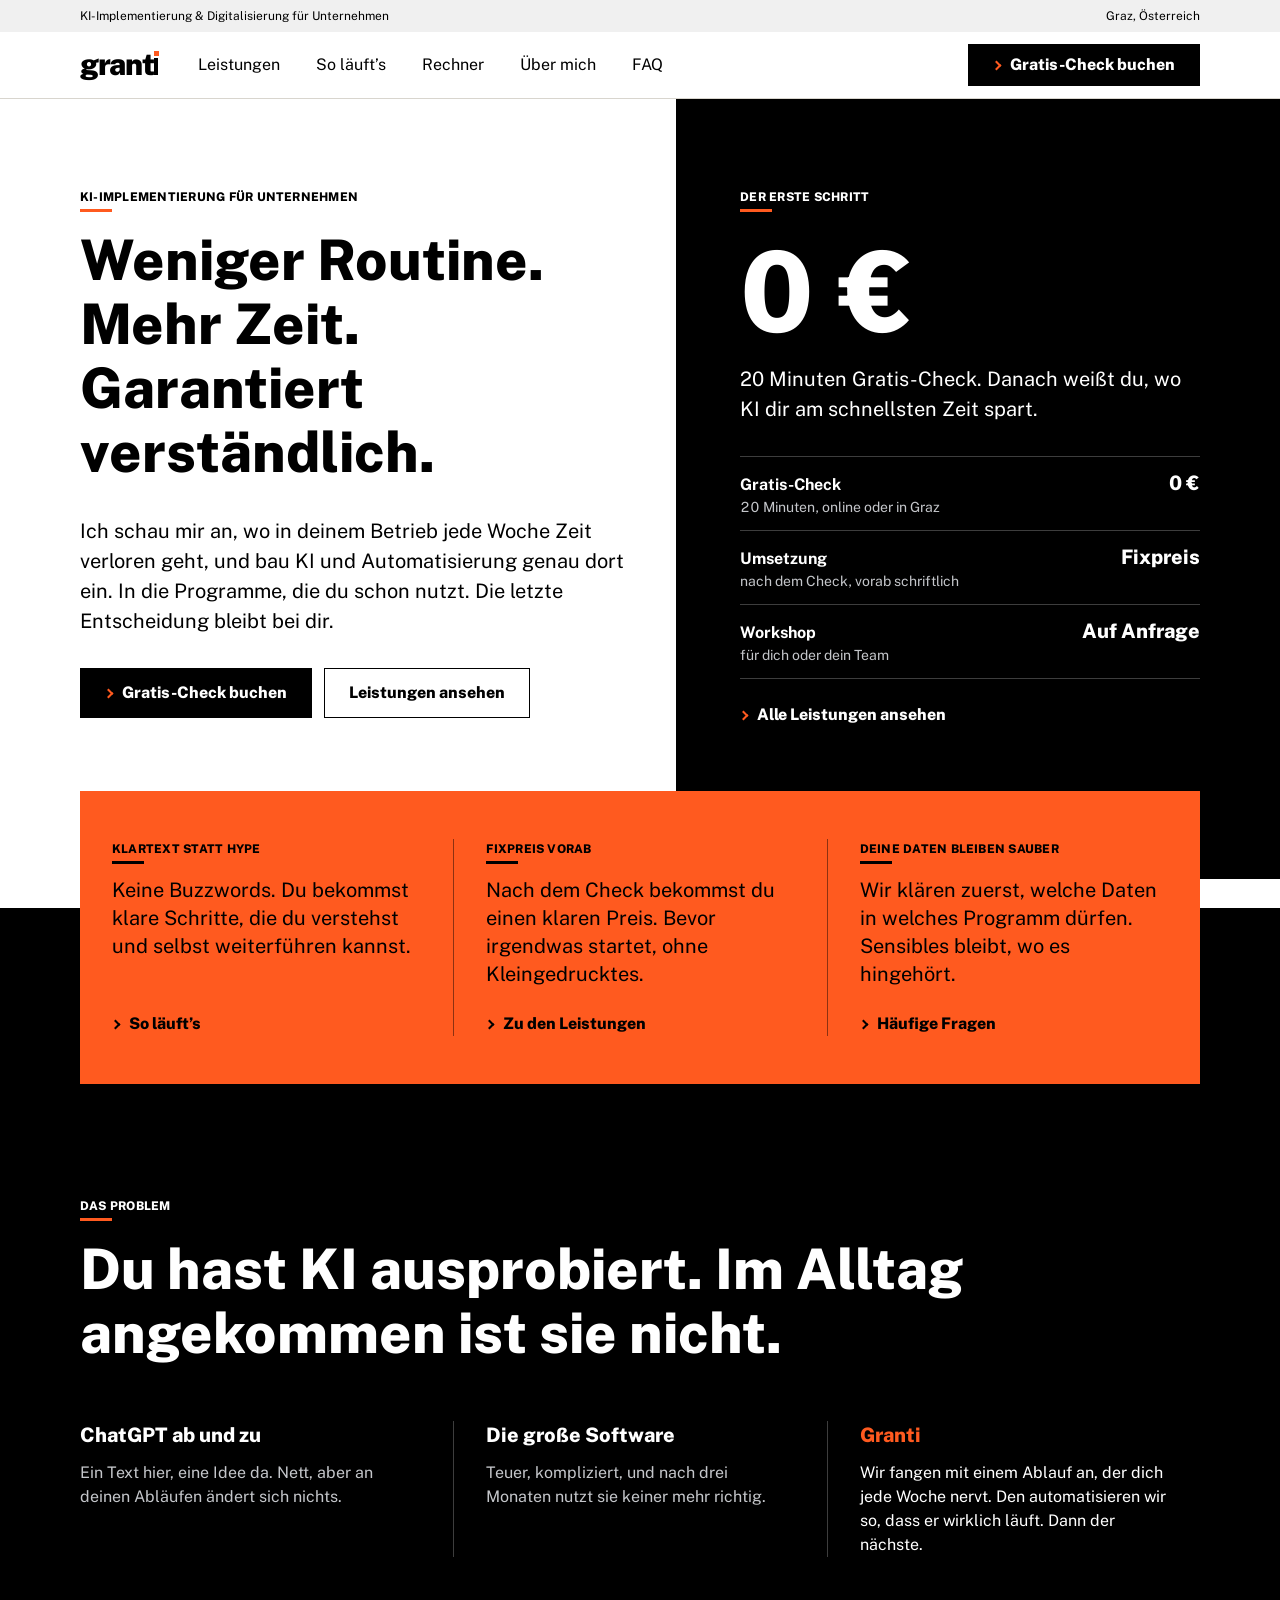
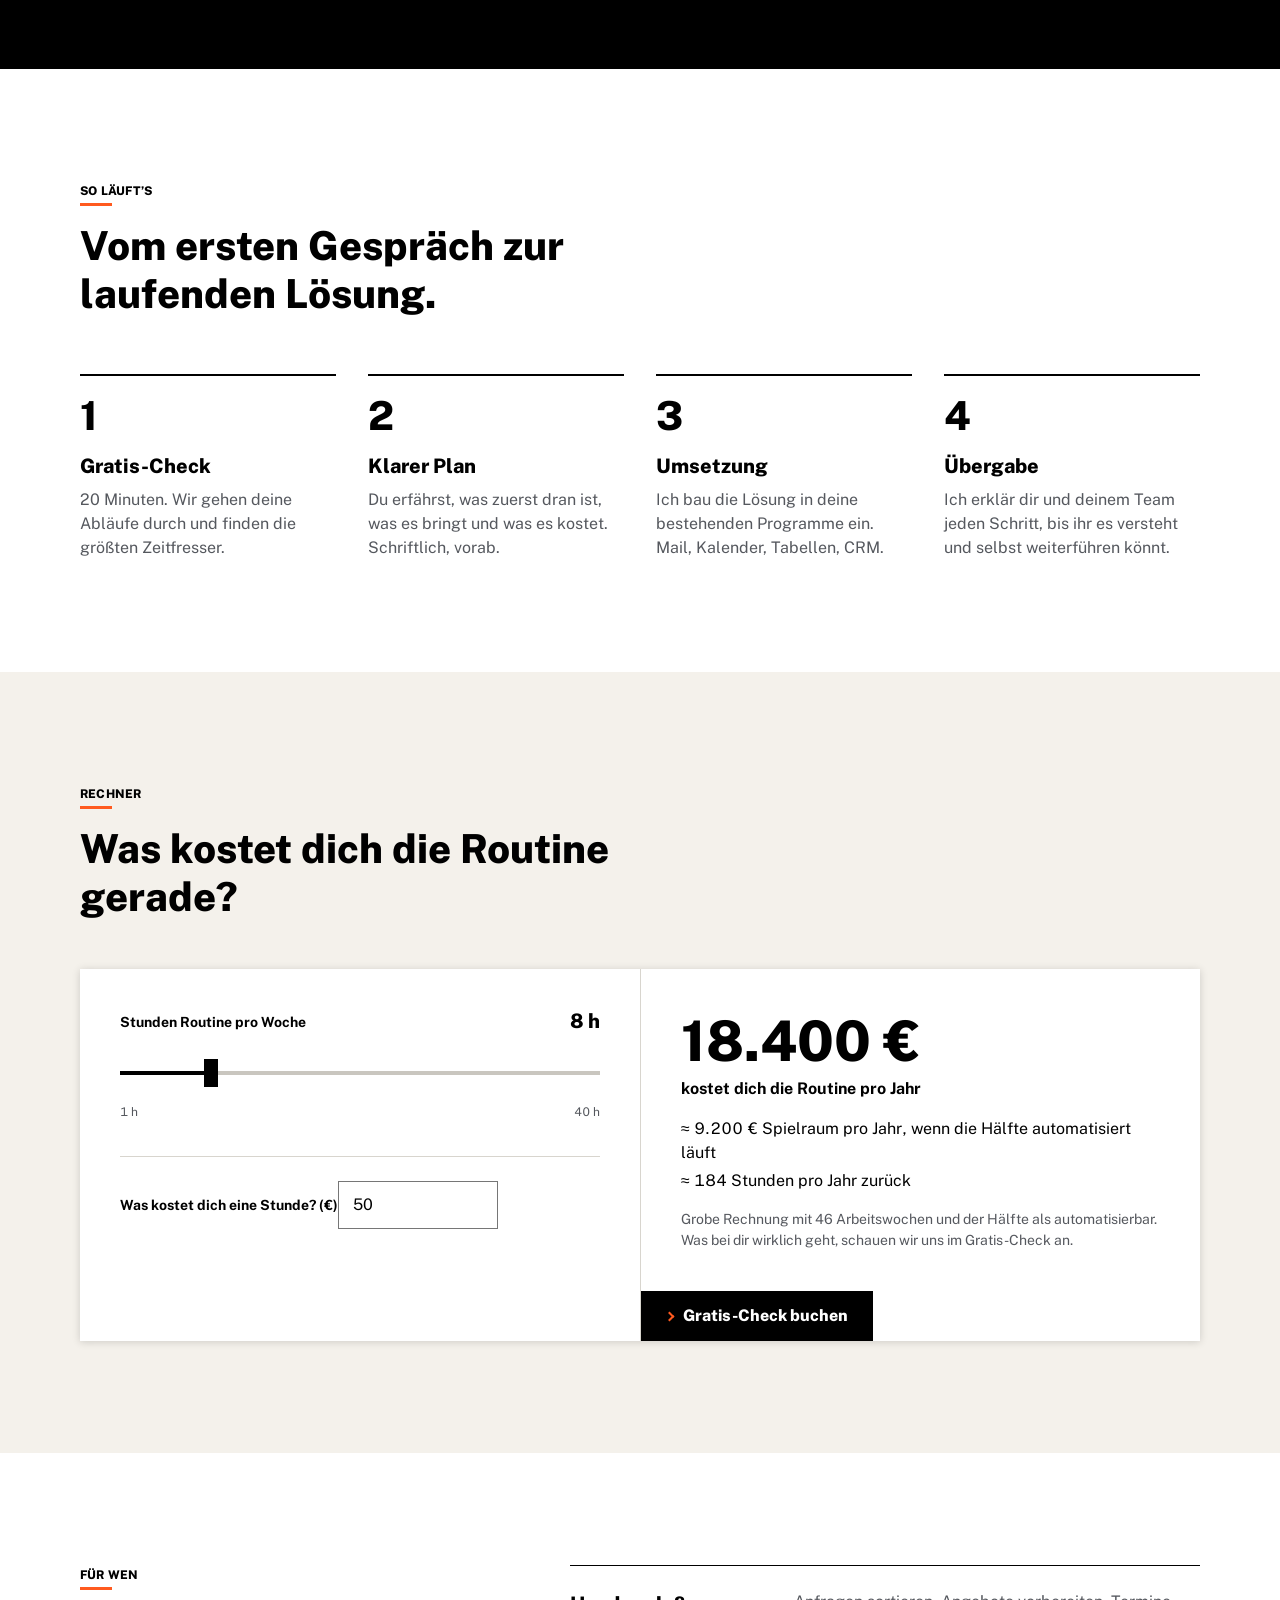
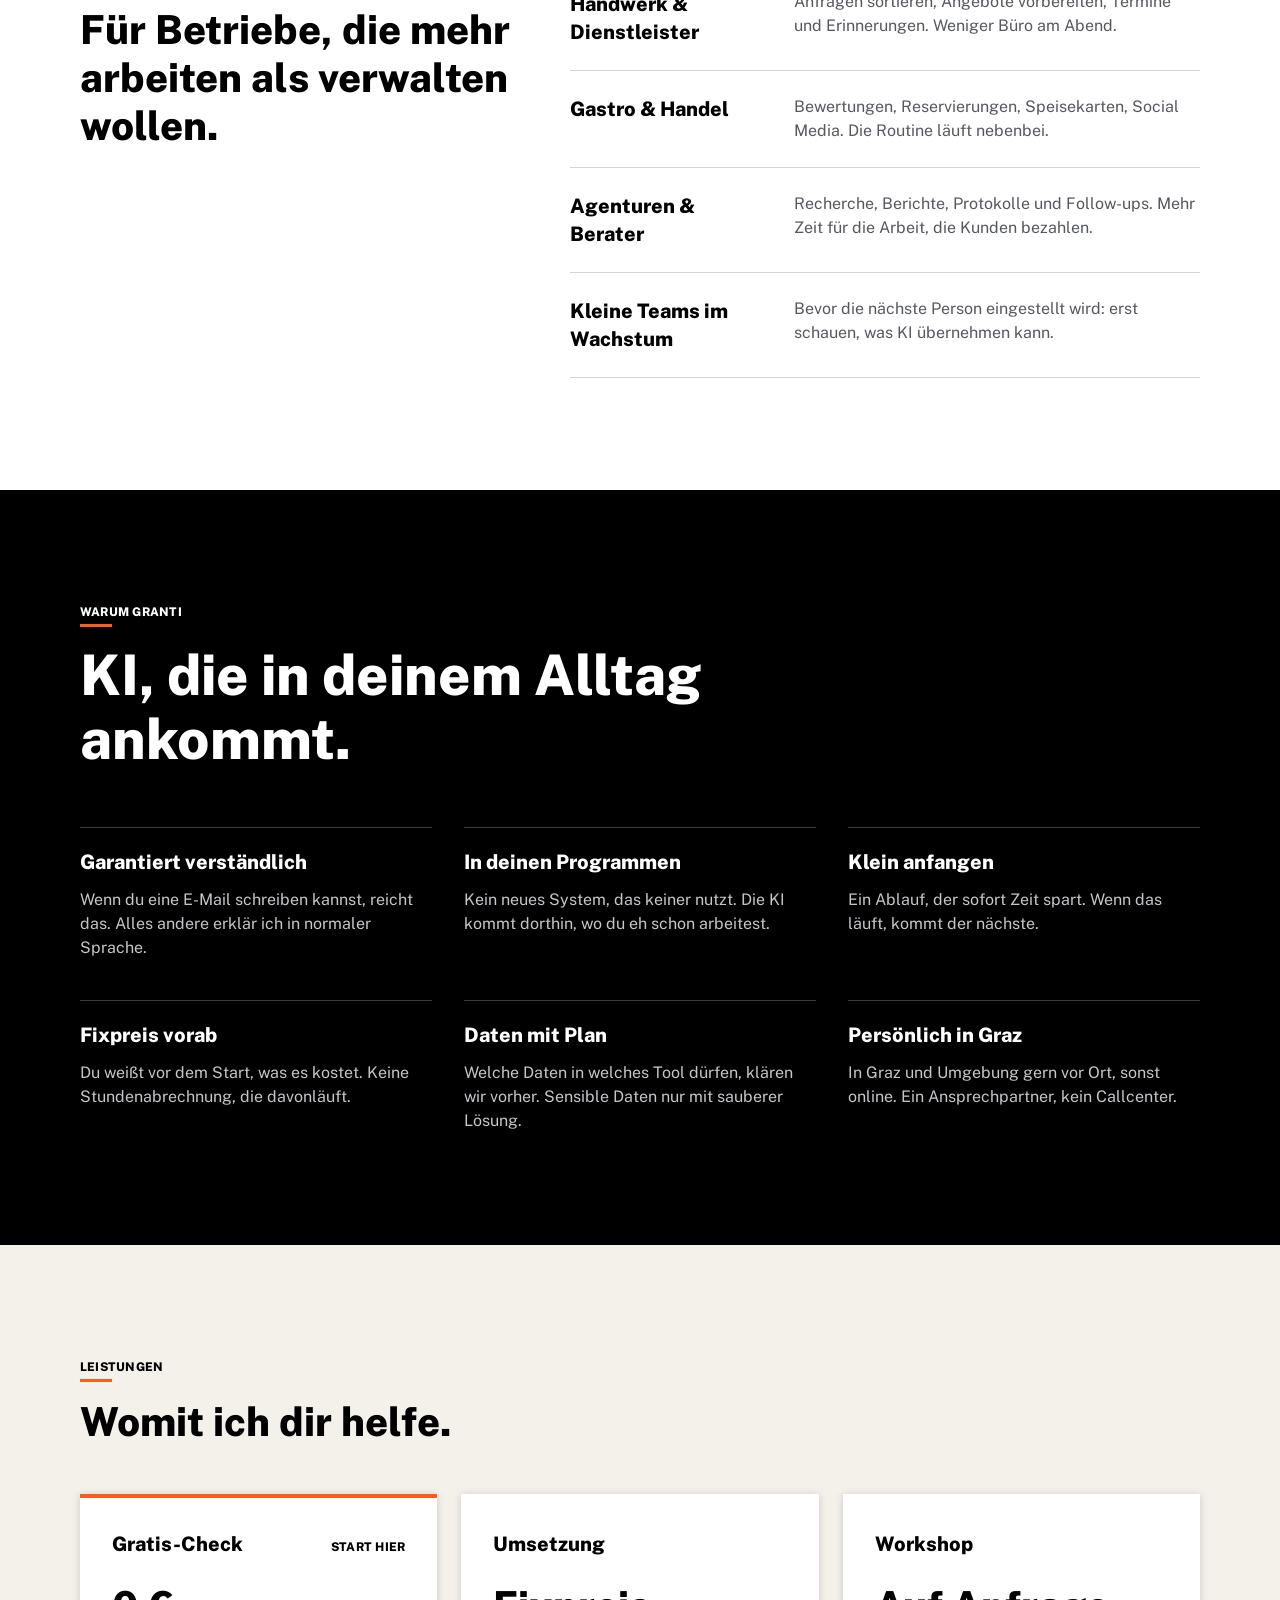
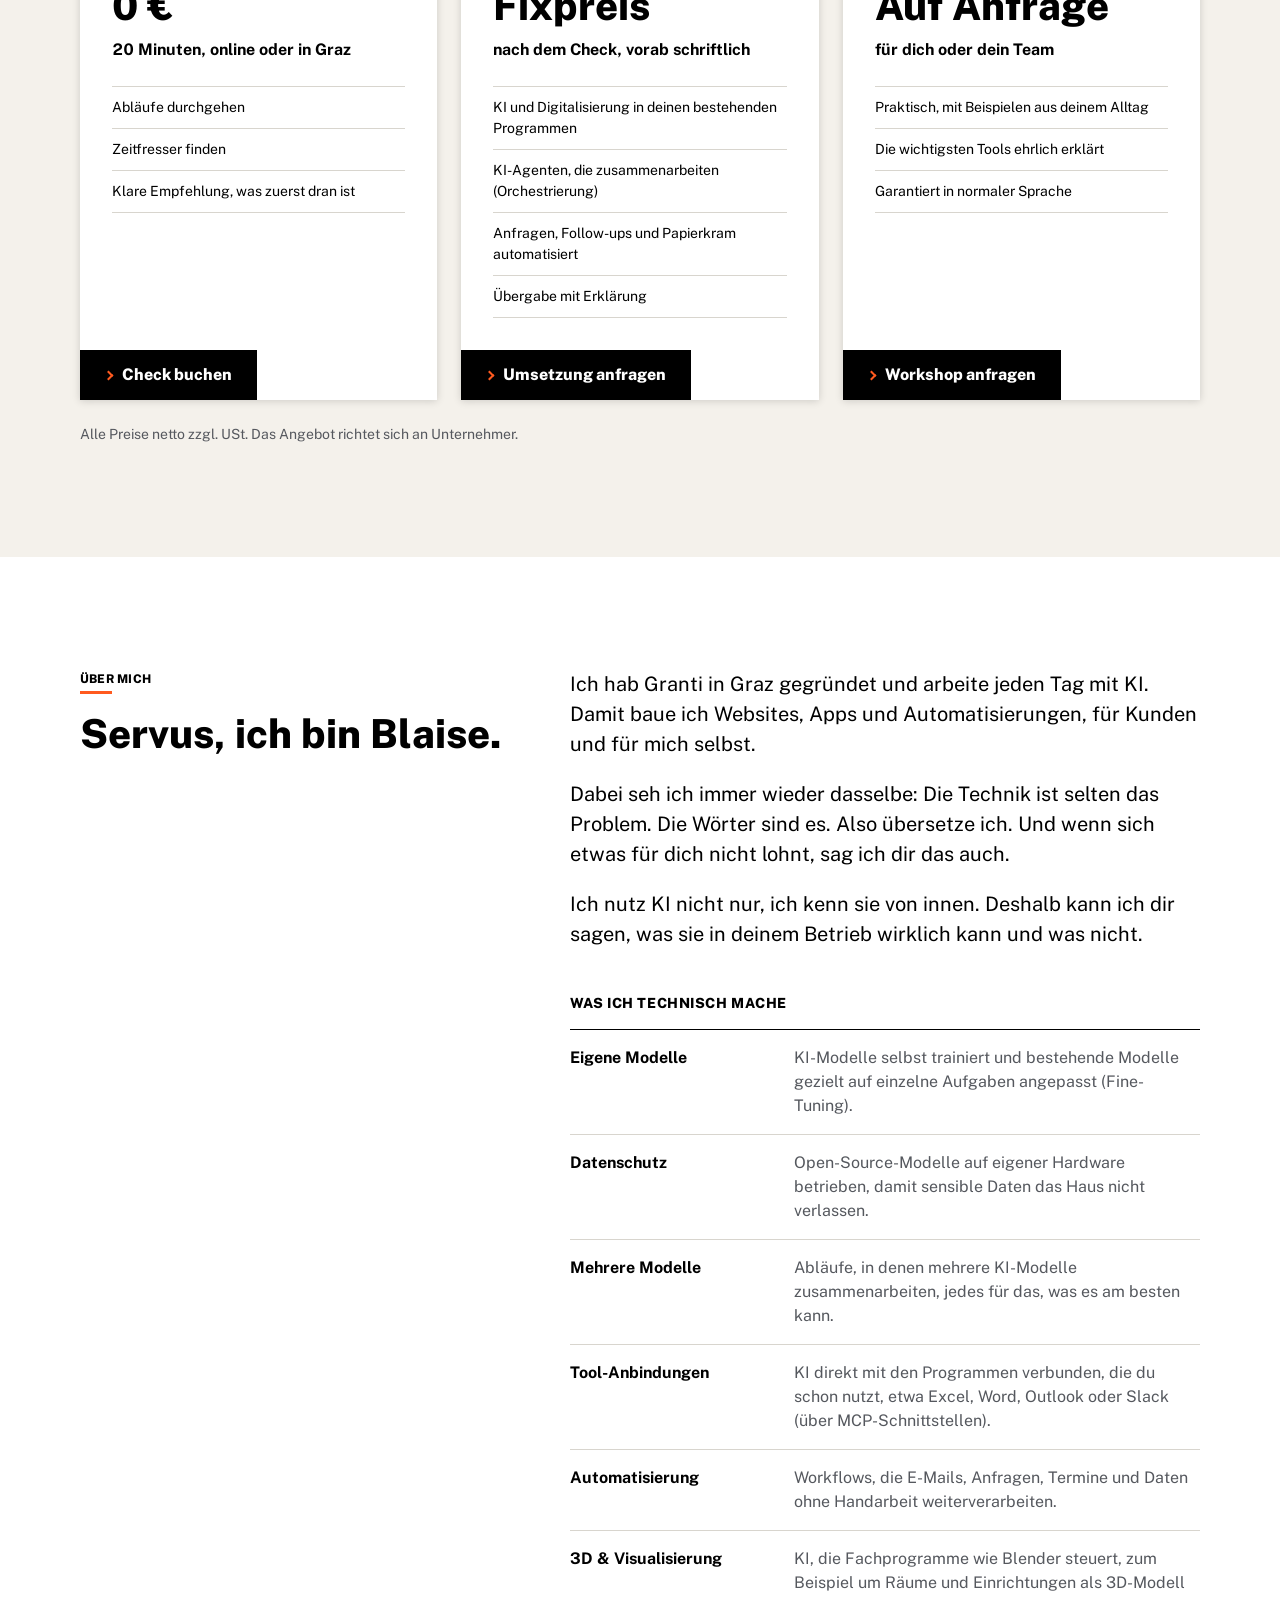
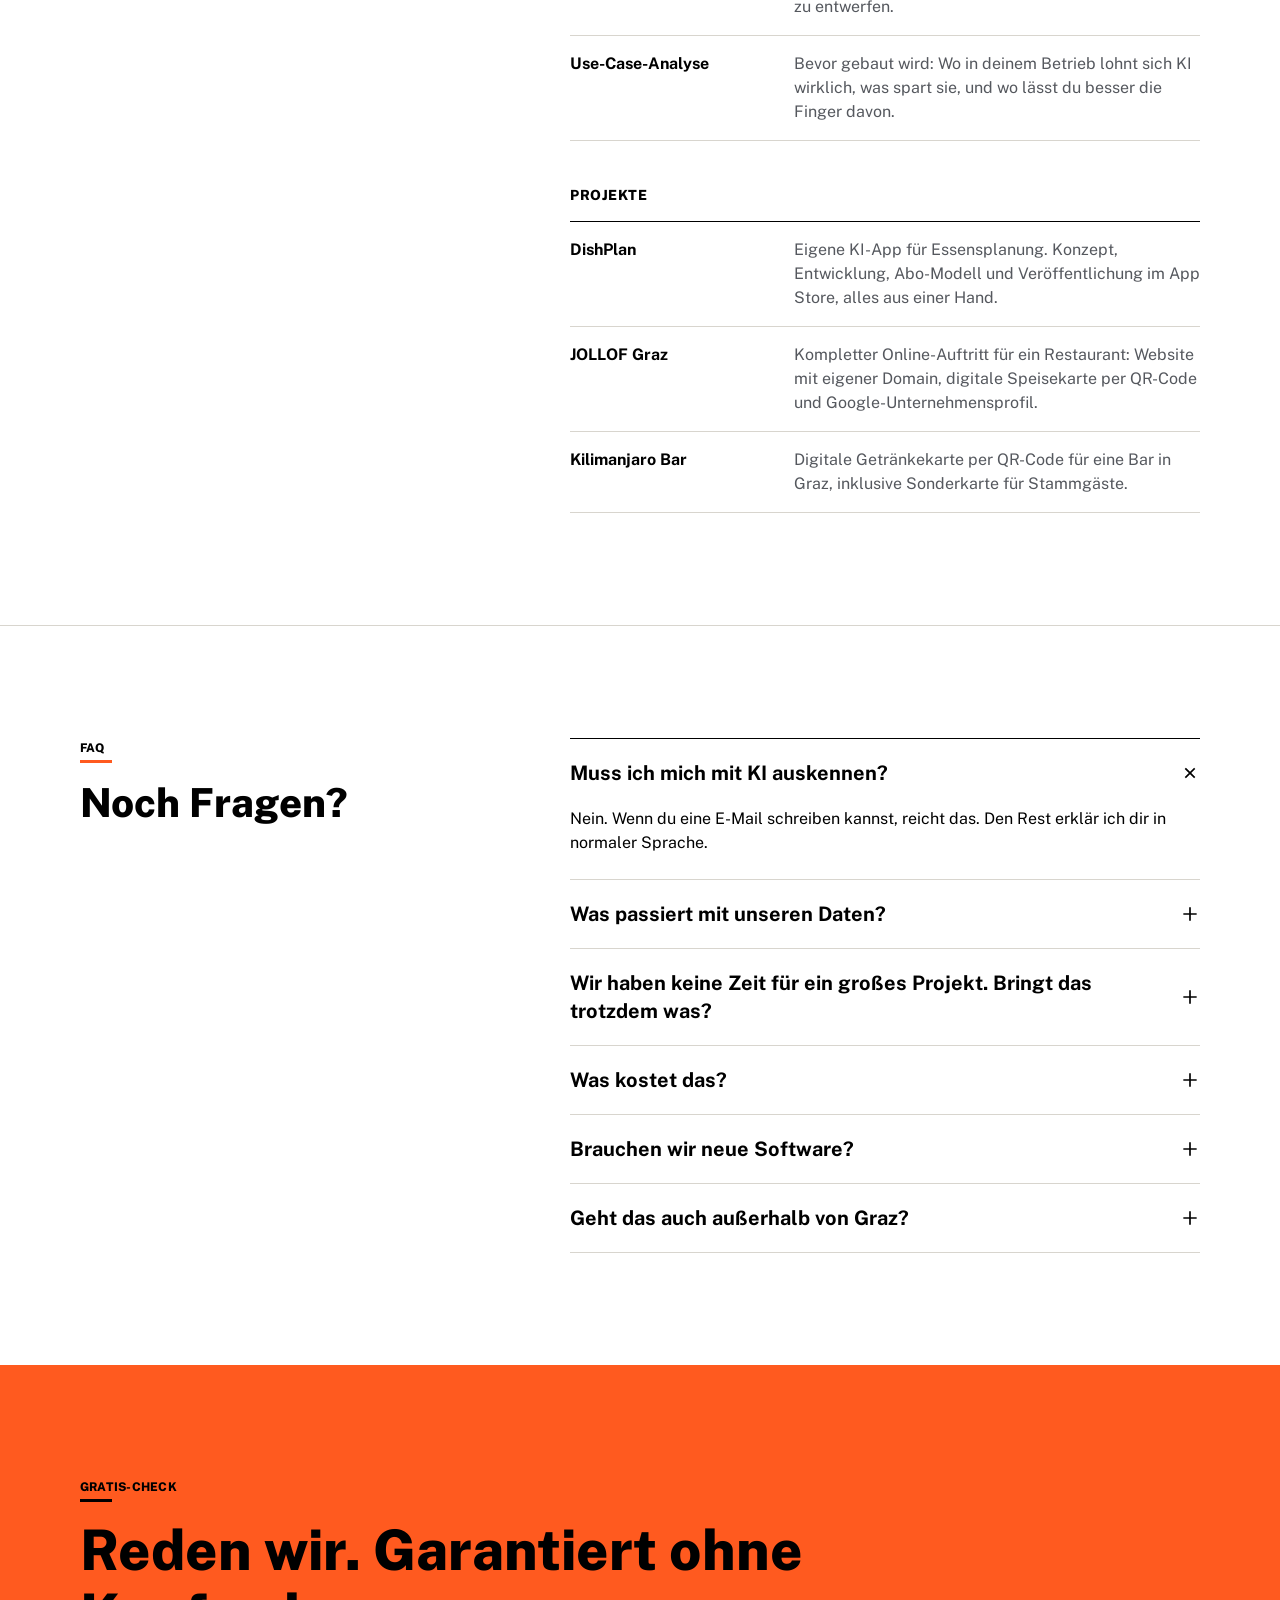
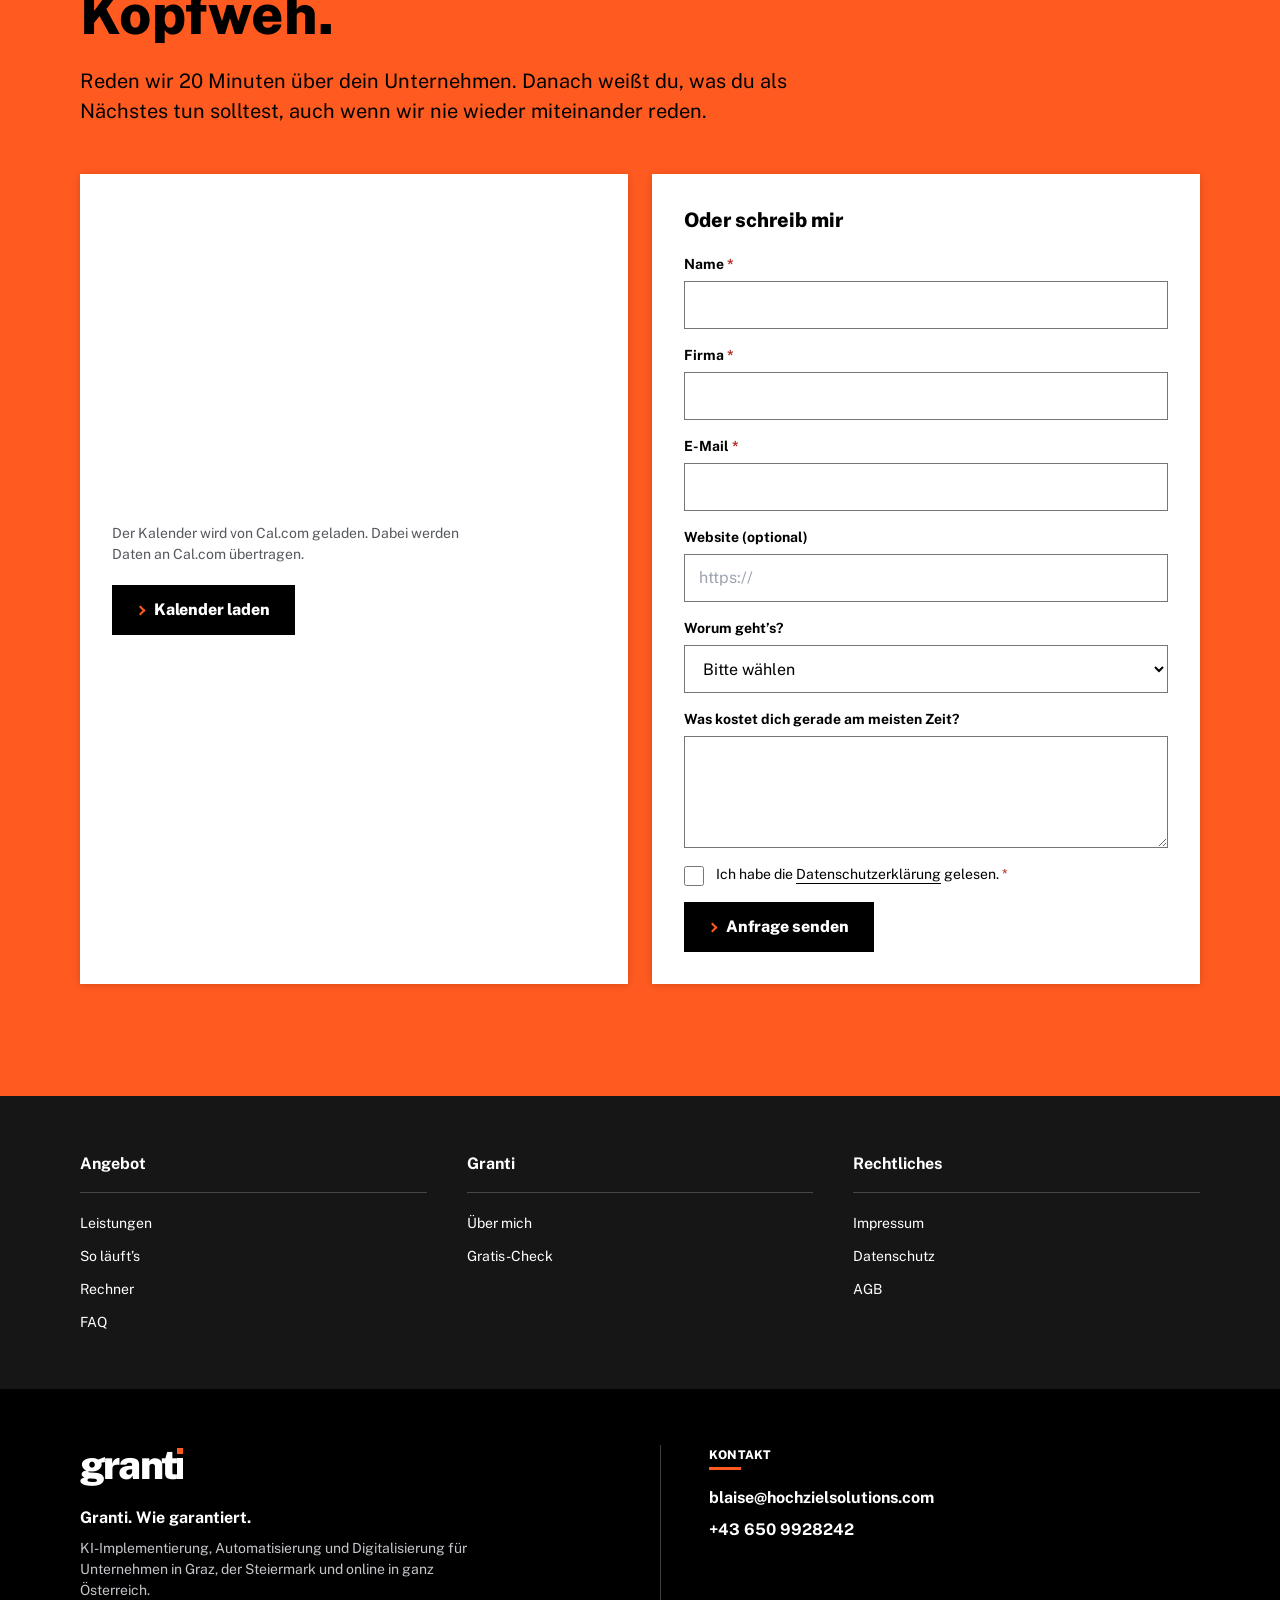
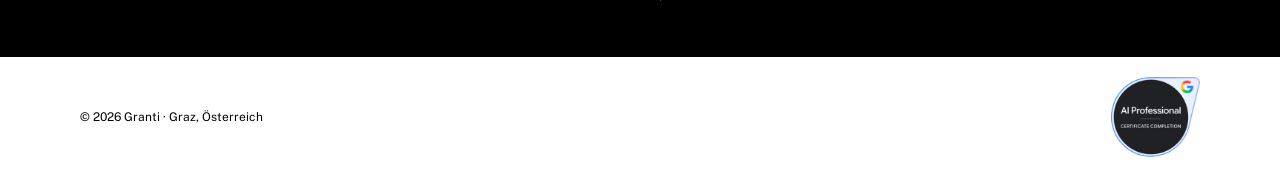
==== commit b441f87c: "Footer: Google AI Professional Badge statt Logo+Text Co-Authored-By: Claude Opus 5.5 <noreply@anthro" ====
--- a/index.html
+++ b/index.html
@@ -27,11 +27,11 @@
 {"@type":"Service","name":"KI-Implementierung und Automatisierung","serviceType":"KI-Implementierung","provider":{"@type":"Organization","name":"Granti"},"areaServed":"AT"}
 ]}
 </script>
-  <script type="module" crossorigin="" src="/assets/index-DL8dCrt_.js"></script>
-  <link rel="stylesheet" crossorigin="" href="/assets/index-BQnlX44e.css">
+  <script type="module" crossorigin="" src="/assets/index-DZy55Ymd.js"></script>
+  <link rel="stylesheet" crossorigin="" href="/assets/index-CGymm6K-.css">
 <link rel="preload" href="/assets/public-sans-latin-wght-normal-DdeTHZLK.woff2" as="font" type="font/woff2" crossorigin=""></head>
 <body>
-<div id="root"><a href="#inhalt" class="sr-only focus:not-sr-only focus:fixed focus:left-4 focus:top-4 focus:z-[60] btn btn-primary">Zum Inhalt springen</a><div class="wrap hidden h-8 items-center justify-between bg-[#f0f0f0] text-[12px] lg:flex"><span>KI-Implementierung &amp; Digitalisierung für Unternehmen</span><span>Graz, Österreich</span></div><header class="sticky top-0 z-40 border-b border-line bg-white"><div class="wrap flex h-[66px] items-center gap-10"><a class="mr-auto text-black no-underline lg:mr-0" aria-label="Granti, zur Startseite" href="/" data-discover="true"><span class="inline-flex items-baseline font-[850] leading-none tracking-[-.045em] text-[30px]" aria-label="granti">grant<span aria-hidden="true" class="relative ml-[.035em] inline-block h-[.535em] w-[.135em] bg-current"><span class="absolute left-[-.01em] top-[-.235em] h-[.155em] w-[.155em] bg-[#ff5a1f]"></span></span></span></a><nav aria-label="Hauptmenü" class="mr-auto hidden items-center gap-9 lg:flex"><a class="text-[16px] text-black no-underline underline-offset-[22px] hover:underline hover:decoration-2" href="/#leistungen" data-discover="true">Leistungen</a><a class="text-[16px] text-black no-underline underline-offset-[22px] hover:underline hover:decoration-2" href="/#ablauf" data-discover="true">So läuft’s</a><a class="text-[16px] text-black no-underline underline-offset-[22px] hover:underline hover:decoration-2" href="/#rechner" data-discover="true">Rechner</a><a class="text-[16px] text-black no-underline underline-offset-[22px] hover:underline hover:decoration-2" href="/#ueber-mich" data-discover="true">Über mich</a><a class="text-[16px] text-black no-underline underline-offset-[22px] hover:underline hover:decoration-2" href="/#faq" data-discover="true">FAQ</a></nav><a class="btn btn-primary hidden !min-h-[42px] !py-2 sm:inline-flex" href="/#termin" data-discover="true">Gratis-Check buchen</a><button type="button" class="btn btn-ghost !min-h-[44px] !w-[44px] !p-0 lg:hidden" aria-label="Menü öffnen" aria-expanded="false"><svg width="24" height="24" viewBox="0 0 24 24" fill="none" stroke="currentColor" stroke-width="2" stroke-linecap="square" aria-hidden="true"><path d="M4 7h16M4 12h16M4 17h16"></path></svg></button></div></header><main id="inhalt"><section class="lg:grid lg:grid-cols-[1.12fr_1fr]"><div class="wrap pb-12 pt-12 lg:!pr-8 lg:pb-[152px] lg:pt-[88px]"><p class="eyebrow mb-4">KI-IMPLEMENTIERUNG FÜR UNTERNEHMEN</p><h1><span class="md:block">Weniger Routine. </span><span class="md:block">Mehr Zeit. </span><span class="md:block">Garantiert verständlich. </span></h1><p class="lead mt-8 max-w-[56ch]">Ich schau mir an, wo in deinem Betrieb jede Woche Zeit verloren geht, und bau KI und Automatisierung genau dort ein. In die Programme, die du schon nutzt. Die letzte Entscheidung bleibt bei dir.</p><div class="mt-8 flex flex-wrap gap-3"><a href="#termin" class="btn btn-primary">Gratis-Check buchen</a><a href="#leistungen" class="btn btn-ghost">Leistungen ansehen</a></div></div><div class="on-dark wrap py-12 lg:!pl-16 lg:pb-[152px] lg:pt-[88px]"><p class="eyebrow">Der erste Schritt</p><p class="stat mt-6 text-[72px] leading-none lg:text-[112px]">0 €</p><p class="lead mt-4">20 Minuten Gratis-Check. Danach weißt du, wo KI dir am schnellsten Zeit spart.</p><dl class="mt-8 border-b border-line"><div class="grid grid-cols-[1fr_auto] items-baseline gap-x-6 border-t border-line py-3"><dt><span class="block font-bold">Gratis-Check</span><span class="num block text-[14px] leading-[21px] text-muted">20 Minuten, online oder in Graz</span></dt><dd class="stat text-[20px] leading-[28px]">0 €</dd></div><div class="grid grid-cols-[1fr_auto] items-baseline gap-x-6 border-t border-line py-3"><dt><span class="block font-bold">Umsetzung</span><span class="num block text-[14px] leading-[21px] text-muted">nach dem Check, vorab schriftlich</span></dt><dd class="stat text-[20px] leading-[28px]">Fixpreis</dd></div><div class="grid grid-cols-[1fr_auto] items-baseline gap-x-6 border-t border-line py-3"><dt><span class="block font-bold">Workshop</span><span class="num block text-[14px] leading-[21px] text-muted">für dich oder dein Team</span></dt><dd class="stat text-[20px] leading-[28px]">Auf Anfrage</dd></div></dl><a href="#leistungen" class="link-arrow mt-6">Alle Leistungen ansehen</a></div></section><div class="band-wrap"><div class="wrap"><div class="on-accent grid px-4 lg:grid-cols-3 lg:px-0 lg:py-12"><div class="flex flex-col py-8 lg:px-8 lg:py-0 "><p class="eyebrow">Klartext statt Hype</p><p class="mb-6 mt-3 text-[20px] leading-[28px]">Keine Buzzwords. Du bekommst klare Schritte, die du verstehst und selbst weiterführen kannst.</p><a class="link-arrow mt-auto" href="/#ablauf" data-discover="true">So läuft’s</a></div><div class="flex flex-col py-8 lg:px-8 lg:py-0 border-t border-line lg:border-l lg:border-t-0"><p class="eyebrow">Fixpreis vorab</p><p class="mb-6 mt-3 text-[20px] leading-[28px]">Nach dem Check bekommst du einen klaren Preis. Bevor irgendwas startet, ohne Kleingedrucktes.</p><a class="link-arrow mt-auto" href="/#leistungen" data-discover="true">Zu den Leistungen</a></div><div class="flex flex-col py-8 lg:px-8 lg:py-0 border-t border-line lg:border-l lg:border-t-0"><p class="eyebrow">Deine Daten bleiben sauber</p><p class="mb-6 mt-3 text-[20px] leading-[28px]">Wir klären zuerst, welche Daten in welches Programm dürfen. Sensibles bleibt, wo es hingehört.</p><a class="link-arrow mt-auto" href="/#faq" data-discover="true">Häufige Fragen</a></div></div></div></div><section id="problem" class="on-dark sec wrap"><p class="eyebrow mb-4">Das Problem</p><h2 class="max-w-[24ch] h-xl">Du hast KI ausprobiert. Im Alltag angekommen ist sie nicht.</h2><div class="mt-14 grid gap-8 md:grid-cols-3 md:gap-0"><article class="border-t border-line pt-6 md:border-t-0 md:pt-0  md:pr-8"><h3 class="">ChatGPT ab und zu</h3><p class="mt-3 text-muted">Ein Text hier, eine Idee da. Nett, aber an deinen Abläufen ändert sich nichts.</p></article><article class="border-t border-line pt-6 md:border-t-0 md:pt-0 md:border-l md:pl-8 md:pr-8"><h3 class="">Die große Software</h3><p class="mt-3 text-muted">Teuer, kompliziert, und nach drei Monaten nutzt sie keiner mehr richtig.</p></article><article class="border-t border-line pt-6 md:border-t-0 md:pt-0 md:border-l md:pl-8 md:pr-8"><h3 class="text-accent">Granti</h3><p class="mt-3 ">Wir fangen mit einem Ablauf an, der dich jede Woche nervt. Den automatisieren wir so, dass er wirklich läuft. Dann der nächste.</p></article></div></section><section id="ablauf" class="sec wrap"><p class="eyebrow mb-4">So läuft’s</p><h2 class="max-w-[24ch] ">Vom ersten Gespräch zur laufenden Lösung.</h2><ol class="mt-14 grid gap-10 md:grid-cols-2 lg:grid-cols-4 lg:gap-8"><li class="border-t-2 border-black pt-4"><span class="stat text-[40px] leading-[48px]">1</span><h3 class="mt-3">Gratis-Check</h3><p class="mt-2 text-muted">20 Minuten. Wir gehen deine Abläufe durch und finden die größten Zeitfresser.</p></li><li class="border-t-2 border-black pt-4"><span class="stat text-[40px] leading-[48px]">2</span><h3 class="mt-3">Klarer Plan</h3><p class="mt-2 text-muted">Du erfährst, was zuerst dran ist, was es bringt und was es kostet. Schriftlich, vorab.</p></li><li class="border-t-2 border-black pt-4"><span class="stat text-[40px] leading-[48px]">3</span><h3 class="mt-3">Umsetzung</h3><p class="mt-2 text-muted">Ich bau die Lösung in deine bestehenden Programme ein. Mail, Kalender, Tabellen, CRM.</p></li><li class="border-t-2 border-black pt-4"><span class="stat text-[40px] leading-[48px]">4</span><h3 class="mt-3">Übergabe</h3><p class="mt-2 text-muted">Ich erklär dir und deinem Team jeden Schritt, bis ihr es versteht und selbst weiterführen könnt.</p></li></ol></section><section id="rechner" class="on-stone sec wrap"><p class="eyebrow mb-4">Rechner</p><h2 class="max-w-[24ch] ">Was kostet dich die Routine gerade?</h2><div class="card mt-12 grid lg:grid-cols-2"><div class="p-6 md:p-10"><div class="flex flex-wrap items-end justify-between gap-4"><label for="hours-slider" class="label">Stunden Routine pro Woche</label><span class="num stat text-[20px]">8 h</span></div><input id="hours-slider" class="range mt-6" min="1" max="40" step="1" aria-valuetext="8 Stunden" type="range" value="8" style="--pct: 17.94871794871795%;"><div class="num mt-1 flex justify-between text-[12px] text-muted"><span>1 h</span><span>40 h</span></div><div class="mt-8 border-t border-line pt-4"><label for="rate" class="label">Was kostet dich eine Stunde? (€)</label><input id="rate" class="input num mt-2 !w-[160px]" inputmode="numeric" min="0" type="number" value="50"></div></div><div class="flex flex-col border-t border-line lg:border-l lg:border-t-0" aria-live="polite"><div class="p-6 md:p-10"><p class="stat break-words text-[40px] leading-[48px] md:text-[56px] md:leading-[64px]">18.400 €</p><p class="num mt-1 font-bold">kostet dich die Routine pro Jahr</p><p class="num mt-4"><span class="approx">≈</span> 9.200 € Spielraum pro Jahr, wenn die Hälfte automatisiert läuft</p><p class="num mt-1">≈ 184 Stunden pro Jahr zurück</p><p class="mt-4 text-[14px] leading-[21px] text-muted">Grobe Rechnung mit 46 Arbeitswochen und der Hälfte als automatisierbar. Was bei dir wirklich geht, schauen wir uns im Gratis-Check an.</p></div><button type="button" class="btn btn-primary mt-auto self-start">Gratis-Check buchen</button></div></div></section><section id="fuer-wen" class="sec wrap grid gap-10 lg:grid-cols-[5fr_7fr]"><div><p class="eyebrow mb-4">Für wen</p><h2 class="max-w-[24ch] ">Für Betriebe, die mehr arbeiten als verwalten wollen.</h2></div><ul class="border-t border-black"><li class="grid gap-2 border-b border-line py-6 sm:grid-cols-[200px_1fr] sm:gap-6"><h3>Handwerk &amp; Dienstleister</h3><p class="text-muted">Anfragen sortieren, Angebote vorbereiten, Termine und Erinnerungen. Weniger Büro am Abend.</p></li><li class="grid gap-2 border-b border-line py-6 sm:grid-cols-[200px_1fr] sm:gap-6"><h3>Gastro &amp; Handel</h3><p class="text-muted">Bewertungen, Reservierungen, Speisekarten, Social Media. Die Routine läuft nebenbei.</p></li><li class="grid gap-2 border-b border-line py-6 sm:grid-cols-[200px_1fr] sm:gap-6"><h3>Agenturen &amp; Berater</h3><p class="text-muted">Recherche, Berichte, Protokolle und Follow-ups. Mehr Zeit für die Arbeit, die Kunden bezahlen.</p></li><li class="grid gap-2 border-b border-line py-6 sm:grid-cols-[200px_1fr] sm:gap-6"><h3>Kleine Teams im Wachstum</h3><p class="text-muted">Bevor die nächste Person eingestellt wird: erst schauen, was KI übernehmen kann.</p></li></ul></section><section id="warum" class="on-dark sec wrap"><p class="eyebrow mb-4">Warum Granti</p><h2 class="max-w-[24ch] h-xl">KI, die in deinem Alltag ankommt.</h2><div class="mt-14 grid gap-x-8 gap-y-10 sm:grid-cols-2 lg:grid-cols-3"><article class="border-t border-line pt-5"><h3>Garantiert verständlich</h3><p class="mt-3 text-muted">Wenn du eine E-Mail schreiben kannst, reicht das. Alles andere erklär ich in normaler Sprache.</p></article><article class="border-t border-line pt-5"><h3>In deinen Programmen</h3><p class="mt-3 text-muted">Kein neues System, das keiner nutzt. Die KI kommt dorthin, wo du eh schon arbeitest.</p></article><article class="border-t border-line pt-5"><h3>Klein anfangen</h3><p class="mt-3 text-muted">Ein Ablauf, der sofort Zeit spart. Wenn das läuft, kommt der nächste.</p></article><article class="border-t border-line pt-5"><h3>Fixpreis vorab</h3><p class="mt-3 text-muted">Du weißt vor dem Start, was es kostet. Keine Stundenabrechnung, die davonläuft.</p></article><article class="border-t border-line pt-5"><h3>Daten mit Plan</h3><p class="mt-3 text-muted">Welche Daten in welches Tool dürfen, klären wir vorher. Sensible Daten nur mit sauberer Lösung.</p></article><article class="border-t border-line pt-5"><h3>Persönlich in Graz</h3><p class="mt-3 text-muted">In Graz und Umgebung gern vor Ort, sonst online. Ein Ansprechpartner, kein Callcenter.</p></article></div></section><section id="leistungen" class="on-stone sec wrap"><p class="eyebrow mb-4">Leistungen</p><h2 class="max-w-[24ch] ">Womit ich dir helfe.</h2><div class="mt-12 grid items-stretch gap-6 lg:grid-cols-3"><article class="card flex flex-col border-t-4 border-accent"><div class="flex-1 p-8"><div class="flex items-baseline justify-between gap-4"><h3>Gratis-Check</h3><span class="text-[12px] font-extrabold uppercase leading-5 tracking-[.02em]">Start hier</span></div><p class="stat mt-6 text-[40px] leading-[48px]">0 €</p><p class="num mt-2 font-bold">20 Minuten, online oder in Graz</p><ul class="mt-6 border-t border-line"><li class="border-b border-line py-2.5 text-[14px] leading-[21px]">Abläufe durchgehen</li><li class="border-b border-line py-2.5 text-[14px] leading-[21px]">Zeitfresser finden</li><li class="border-b border-line py-2.5 text-[14px] leading-[21px]">Klare Empfehlung, was zuerst dran ist</li></ul></div><button type="button" class="btn btn-primary self-start">Check buchen</button></article><article class="card flex flex-col border-t-4 border-transparent"><div class="flex-1 p-8"><div class="flex items-baseline justify-between gap-4"><h3>Umsetzung</h3></div><p class="stat mt-6 text-[40px] leading-[48px]">Fixpreis</p><p class="num mt-2 font-bold">nach dem Check, vorab schriftlich</p><ul class="mt-6 border-t border-line"><li class="border-b border-line py-2.5 text-[14px] leading-[21px]">KI und Digitalisierung in deinen bestehenden Programmen</li><li class="border-b border-line py-2.5 text-[14px] leading-[21px]">KI-Agenten, die zusammenarbeiten (Orchestrierung)</li><li class="border-b border-line py-2.5 text-[14px] leading-[21px]">Anfragen, Follow-ups und Papierkram automatisiert</li><li class="border-b border-line py-2.5 text-[14px] leading-[21px]">Übergabe mit Erklärung</li></ul></div><button type="button" class="btn btn-primary self-start">Umsetzung anfragen</button></article><article class="card flex flex-col border-t-4 border-transparent"><div class="flex-1 p-8"><div class="flex items-baseline justify-between gap-4"><h3>Workshop</h3></div><p class="stat mt-6 text-[40px] leading-[48px]">Auf Anfrage</p><p class="num mt-2 font-bold">für dich oder dein Team</p><ul class="mt-6 border-t border-line"><li class="border-b border-line py-2.5 text-[14px] leading-[21px]">Praktisch, mit Beispielen aus deinem Alltag</li><li class="border-b border-line py-2.5 text-[14px] leading-[21px]">Die wichtigsten Tools ehrlich erklärt</li><li class="border-b border-line py-2.5 text-[14px] leading-[21px]">Garantiert in normaler Sprache</li></ul></div><button type="button" class="btn btn-primary self-start">Workshop anfragen</button></article></div><p class="mt-6 text-[14px] leading-[21px] text-muted">Alle Preise netto zzgl. USt. Das Angebot richtet sich an Unternehmer.</p></section><section id="ueber-mich" class="sec wrap grid gap-10 border-b border-line lg:grid-cols-[5fr_7fr]"><div><p class="eyebrow mb-4">Über mich</p><h2 class="max-w-[24ch] ">Servus, ich bin Blaise.</h2></div><div><p class="lead mb-5 max-w-[60ch]">Ich hab Granti in Graz gegründet und arbeite jeden Tag mit KI. Damit baue ich Websites, Apps und Automatisierungen, für Kunden und für mich selbst.</p><p class="lead mb-5 max-w-[60ch]">Dabei seh ich immer wieder dasselbe: Die Technik ist selten das Problem. Die Wörter sind es. Also übersetze ich. Und wenn sich etwas für dich nicht lohnt, sag ich dir das auch.</p><p class="lead mb-5 max-w-[60ch]">Ich nutz KI nicht nur, ich kenn sie von innen. Deshalb kann ich dir sagen, was sie in deinem Betrieb wirklich kann und was nicht.</p><div class="mt-10"><h3 class="mb-3 text-[14px] font-extrabold uppercase tracking-[.04em]">Was ich technisch mache</h3><dl class="border-t border-black"><div class="grid gap-1 border-b border-line py-4 sm:grid-cols-[200px_1fr] sm:gap-6"><dt class="font-bold">Eigene Modelle</dt><dd class="text-muted">KI-Modelle selbst trainiert und bestehende Modelle gezielt auf einzelne Aufgaben angepasst (Fine-Tuning).</dd></div><div class="grid gap-1 border-b border-line py-4 sm:grid-cols-[200px_1fr] sm:gap-6"><dt class="font-bold">Datenschutz</dt><dd class="text-muted">Open-Source-Modelle auf eigener Hardware betrieben, damit sensible Daten das Haus nicht verlassen.</dd></div><div class="grid gap-1 border-b border-line py-4 sm:grid-cols-[200px_1fr] sm:gap-6"><dt class="font-bold">Mehrere Modelle</dt><dd class="text-muted">Abläufe, in denen mehrere KI-Modelle zusammenarbeiten, jedes für das, was es am besten kann.</dd></div><div class="grid gap-1 border-b border-line py-4 sm:grid-cols-[200px_1fr] sm:gap-6"><dt class="font-bold">Tool-Anbindungen</dt><dd class="text-muted">KI direkt mit den Programmen verbunden, die du schon nutzt, etwa Excel, Word, Outlook oder Slack (über MCP-Schnittstellen).</dd></div><div class="grid gap-1 border-b border-line py-4 sm:grid-cols-[200px_1fr] sm:gap-6"><dt class="font-bold">Automatisierung</dt><dd class="text-muted">Workflows, die E-Mails, Anfragen, Termine und Daten ohne Handarbeit weiterverarbeiten.</dd></div><div class="grid gap-1 border-b border-line py-4 sm:grid-cols-[200px_1fr] sm:gap-6"><dt class="font-bold">3D &amp; Visualisierung</dt><dd class="text-muted">KI, die Fachprogramme wie Blender steuert, zum Beispiel um Räume und Einrichtungen als 3D-Modell zu entwerfen.</dd></div><div class="grid gap-1 border-b border-line py-4 sm:grid-cols-[200px_1fr] sm:gap-6"><dt class="font-bold">Use-Case-Analyse</dt><dd class="text-muted">Bevor gebaut wird: Wo in deinem Betrieb lohnt sich KI wirklich, was spart sie, und wo lässt du besser die Finger davon.</dd></div></dl></div><div class="mt-10"><h3 class="mb-3 text-[14px] font-extrabold uppercase tracking-[.04em]">Projekte</h3><dl class="border-t border-black"><div class="grid gap-1 border-b border-line py-4 sm:grid-cols-[200px_1fr] sm:gap-6"><dt class="font-bold">DishPlan</dt><dd class="text-muted">Eigene KI-App für Essensplanung. Konzept, Entwicklung, Abo-Modell und Veröffentlichung im App Store, alles aus einer Hand.</dd></div><div class="grid gap-1 border-b border-line py-4 sm:grid-cols-[200px_1fr] sm:gap-6"><dt class="font-bold">JOLLOF Graz</dt><dd class="text-muted">Kompletter Online-Auftritt für ein Restaurant: Website mit eigener Domain, digitale Speisekarte per QR-Code und Google-Unternehmensprofil.</dd></div><div class="grid gap-1 border-b border-line py-4 sm:grid-cols-[200px_1fr] sm:gap-6"><dt class="font-bold">Kilimanjaro Bar</dt><dd class="text-muted">Digitale Getränkekarte per QR-Code für eine Bar in Graz, inklusive Sonderkarte für Stammgäste.</dd></div></dl></div></div></section><section id="faq" class="sec wrap grid gap-10 lg:grid-cols-[5fr_7fr]"><div><p class="eyebrow mb-4">FAQ</p><h2 class="max-w-[24ch] ">Noch Fragen?</h2></div><div><script type="application/ld+json">{"@context":"https://schema.org","@type":"FAQPage","mainEntity":[{"@type":"Question","name":"Muss ich mich mit KI auskennen?","acceptedAnswer":{"@type":"Answer","text":"Nein. Wenn du eine E-Mail schreiben kannst, reicht das. Den Rest erklär ich dir in normaler Sprache."}},{"@type":"Question","name":"Was passiert mit unseren Daten?","acceptedAnswer":{"@type":"Answer","text":"Das klären wir, bevor irgendetwas gebaut wird: welche Daten in welches Programm dürfen und welche nicht. Sensible Daten kommen nur dort hinein, wo es dafür eine saubere Lösung gibt."}},{"@type":"Question","name":"Wir haben keine Zeit für ein großes Projekt. Bringt das trotzdem was?","acceptedAnswer":{"@type":"Answer","text":"Ja. Wir fangen mit einem einzigen Ablauf an, der dir gleich Zeit spart. Im Gratis-Check schauen wir, was bei dir realistisch ist."}},{"@type":"Question","name":"Was kostet das?","acceptedAnswer":{"@type":"Answer","text":"Der Check ist gratis. Danach bekommst du einen klaren Fixpreis für das, was du wirklich brauchst, bevor irgendwas startet. Jeder Umfang ist anders."}},{"@type":"Question","name":"Brauchen wir neue Software?","acceptedAnswer":{"@type":"Answer","text":"Meistens nicht. Ich baue die Lösung in die Programme ein, mit denen ihr schon arbeitet."}},{"@type":"Question","name":"Geht das auch außerhalb von Graz?","acceptedAnswer":{"@type":"Answer","text":"Ja. In Graz und Umgebung gern persönlich, sonst online. Das funktioniert genauso gut."}}]}</script><div class="border-t border-black" data-orientation="vertical"><div data-state="open" data-orientation="vertical" class="border-b border-line"><h3 data-orientation="vertical" data-state="open"><button type="button" aria-controls="radix-_r_1_" aria-expanded="true" data-state="open" data-orientation="vertical" id="radix-_r_0_" class="acc-trigger" data-radix-collection-item=""><span>Muss ich mich mit KI auskennen?</span><svg width="20" height="20" viewBox="0 0 24 24" fill="none" stroke="currentColor" stroke-width="2" stroke-linecap="square" aria-hidden="true"><path d="M12 5v14M5 12h14"></path></svg></button></h3><div data-state="open" id="radix-_r_1_" role="region" aria-labelledby="radix-_r_0_" data-orientation="vertical" class="pb-6" style="--radix-accordion-content-height: var(--radix-collapsible-content-height); --radix-accordion-content-width: var(--radix-collapsible-content-width); transition-duration: 0s; animation-name: none; --radix-collapsible-content-height: 72px; --radix-collapsible-content-width: 630px;"><p class="max-w-[62ch]">Nein. Wenn du eine E-Mail schreiben kannst, reicht das. Den Rest erklär ich dir in normaler Sprache.</p></div></div><div data-state="closed" data-orientation="vertical" class="border-b border-line"><h3 data-orientation="vertical" data-state="closed"><button type="button" aria-expanded="false" data-state="closed" data-orientation="vertical" id="radix-_r_2_" class="acc-trigger" data-radix-collection-item=""><span>Was passiert mit unseren Daten?</span><svg width="20" height="20" viewBox="0 0 24 24" fill="none" stroke="currentColor" stroke-width="2" stroke-linecap="square" aria-hidden="true"><path d="M12 5v14M5 12h14"></path></svg></button></h3><div data-state="closed" id="radix-_r_3_" hidden="" role="region" aria-labelledby="radix-_r_2_" data-orientation="vertical" class="pb-6" style="--radix-accordion-content-height: var(--radix-collapsible-content-height); --radix-accordion-content-width: var(--radix-collapsible-content-width);"></div></div><div data-state="closed" data-orientation="vertical" class="border-b border-line"><h3 data-orientation="vertical" data-state="closed"><button type="button" aria-expanded="false" data-state="closed" data-orientation="vertical" id="radix-_r_4_" class="acc-trigger" data-radix-collection-item=""><span>Wir haben keine Zeit für ein großes Projekt. Bringt das trotzdem was?</span><svg width="20" height="20" viewBox="0 0 24 24" fill="none" stroke="currentColor" stroke-width="2" stroke-linecap="square" aria-hidden="true"><path d="M12 5v14M5 12h14"></path></svg></button></h3><div data-state="closed" id="radix-_r_5_" hidden="" role="region" aria-labelledby="radix-_r_4_" data-orientation="vertical" class="pb-6" style="--radix-accordion-content-height: var(--radix-collapsible-content-height); --radix-accordion-content-width: var(--radix-collapsible-content-width);"></div></div><div data-state="closed" data-orientation="vertical" class="border-b border-line"><h3 data-orientation="vertical" data-state="closed"><button type="button" aria-expanded="false" data-state="closed" data-orientation="vertical" id="radix-_r_6_" class="acc-trigger" data-radix-collection-item=""><span>Was kostet das?</span><svg width="20" height="20" viewBox="0 0 24 24" fill="none" stroke="currentColor" stroke-width="2" stroke-linecap="square" aria-hidden="true"><path d="M12 5v14M5 12h14"></path></svg></button></h3><div data-state="closed" id="radix-_r_7_" hidden="" role="region" aria-labelledby="radix-_r_6_" data-orientation="vertical" class="pb-6" style="--radix-accordion-content-height: var(--radix-collapsible-content-height); --radix-accordion-content-width: var(--radix-collapsible-content-width);"></div></div><div data-state="closed" data-orientation="vertical" class="border-b border-line"><h3 data-orientation="vertical" data-state="closed"><button type="button" aria-expanded="false" data-state="closed" data-orientation="vertical" id="radix-_r_8_" class="acc-trigger" data-radix-collection-item=""><span>Brauchen wir neue Software?</span><svg width="20" height="20" viewBox="0 0 24 24" fill="none" stroke="currentColor" stroke-width="2" stroke-linecap="square" aria-hidden="true"><path d="M12 5v14M5 12h14"></path></svg></button></h3><div data-state="closed" id="radix-_r_9_" hidden="" role="region" aria-labelledby="radix-_r_8_" data-orientation="vertical" class="pb-6" style="--radix-accordion-content-height: var(--radix-collapsible-content-height); --radix-accordion-content-width: var(--radix-collapsible-content-width);"></div></div><div data-state="closed" data-orientation="vertical" class="border-b border-line"><h3 data-orientation="vertical" data-state="closed"><button type="button" aria-expanded="false" data-state="closed" data-orientation="vertical" id="radix-_r_a_" class="acc-trigger" data-radix-collection-item=""><span>Geht das auch außerhalb von Graz?</span><svg width="20" height="20" viewBox="0 0 24 24" fill="none" stroke="currentColor" stroke-width="2" stroke-linecap="square" aria-hidden="true"><path d="M12 5v14M5 12h14"></path></svg></button></h3><div data-state="closed" id="radix-_r_b_" hidden="" role="region" aria-labelledby="radix-_r_a_" data-orientation="vertical" class="pb-6" style="--radix-accordion-content-height: var(--radix-collapsible-content-height); --radix-accordion-content-width: var(--radix-collapsible-content-width);"></div></div></div></div></section><section id="termin" class="on-accent sec wrap relative"><p class="eyebrow mb-4">Gratis-Check</p><h2 class="max-w-[24ch] h-xl">Reden wir. Garantiert ohne Kopfweh.</h2><p class="lead mt-5 max-w-[60ch]">Reden wir 20 Minuten über dein Unternehmen. Danach weißt du, was du als Nächstes tun solltest, auch wenn wir nie wieder miteinander reden.</p><div class="mt-12 grid items-stretch gap-6 lg:grid-cols-2"><div class="card flex min-h-[320px] flex-col items-start justify-center gap-5 p-8"><p class="max-w-[40ch] text-[14px] leading-[21px] text-muted">Der Kalender wird von Cal.com geladen. Dabei werden Daten an Cal.com übertragen.</p><button type="button" class="btn btn-primary">Kalender laden</button></div><div class="card p-6 md:p-8"><h3>Oder schreib mir</h3><form class="mt-5 grid gap-4" novalidate=""><div class="field"><label for="_r_c_">Name<span class="req" aria-hidden="true"> *</span></label><input id="_r_c_" aria-invalid="false" aria-required="true" class="input" autocomplete="name" value=""></div><div class="field"><label for="_r_d_">Firma<span class="req" aria-hidden="true"> *</span></label><input id="_r_d_" aria-invalid="false" aria-required="true" class="input" autocomplete="organization" value=""></div><div class="field"><label for="_r_e_">E-Mail<span class="req" aria-hidden="true"> *</span></label><input id="_r_e_" aria-invalid="false" aria-required="true" class="input" autocomplete="email" type="email" value=""></div><div class="field"><label for="_r_f_">Website (optional)</label><input id="_r_f_" aria-invalid="false" class="input" inputmode="url" placeholder="https://" type="url" value=""></div><div class="field"><label for="_r_g_">Worum geht’s?</label><select id="_r_g_" aria-invalid="false" class="input"><option value="">Bitte wählen</option><option value="Gratis-Check">Gratis-Check</option><option value="Umsetzung">Umsetzung</option><option value="Workshop">Workshop</option><option value="Weiß ich noch nicht">Weiß ich noch nicht</option></select></div><div class="field"><label for="_r_h_">Was kostet dich gerade am meisten Zeit?</label><textarea id="_r_h_" aria-invalid="false" class="input"></textarea></div><div class="absolute -left-[9999px]" aria-hidden="true"><label>Website<input tabindex="-1" autocomplete="off" value=""></label></div><div><label class="flex items-start gap-3 text-[14px] leading-[21px]"><input class="check" aria-invalid="false" aria-required="true" type="checkbox"><span>Ich habe die <a class="underline underline-offset-4" href="/datenschutz" data-discover="true">Datenschutzerklärung</a> gelesen.<span class="req" aria-hidden="true"> *</span></span></label></div><button type="submit" class="btn btn-primary justify-self-start">Anfrage senden</button></form></div></div></section></main><footer><div class="on-ink wrap py-14"><nav aria-label="Fußzeile" class="grid gap-10 md:grid-cols-3"><div><p class="border-b border-line pb-4 font-bold">Angebot</p><ul class="mt-5 grid gap-3 text-[14px] leading-[21px]"><li><a class="text-white no-underline underline-offset-4 hover:underline" href="/#leistungen" data-discover="true">Leistungen</a></li><li><a class="text-white no-underline underline-offset-4 hover:underline" href="/#ablauf" data-discover="true">So läuft’s</a></li><li><a class="text-white no-underline underline-offset-4 hover:underline" href="/#rechner" data-discover="true">Rechner</a></li><li><a class="text-white no-underline underline-offset-4 hover:underline" href="/#faq" data-discover="true">FAQ</a></li></ul></div><div><p class="border-b border-line pb-4 font-bold">Granti</p><ul class="mt-5 grid gap-3 text-[14px] leading-[21px]"><li><a class="text-white no-underline underline-offset-4 hover:underline" href="/#ueber-mich" data-discover="true">Über mich</a></li><li><a class="text-white no-underline underline-offset-4 hover:underline" href="/#termin" data-discover="true">Gratis-Check</a></li></ul></div><div><p class="border-b border-line pb-4 font-bold">Rechtliches</p><ul class="mt-5 grid gap-3 text-[14px] leading-[21px]"><li><a class="text-white no-underline underline-offset-4 hover:underline" href="/impressum" data-discover="true">Impressum</a></li><li><a class="text-white no-underline underline-offset-4 hover:underline" href="/datenschutz" data-discover="true">Datenschutz</a></li><li><a class="text-white no-underline underline-offset-4 hover:underline" href="/agb" data-discover="true">AGB</a></li></ul></div></nav></div><div class="on-dark wrap grid gap-10 py-14 md:grid-cols-2"><div><span class="inline-flex items-baseline font-[850] leading-none tracking-[-.045em] text-[40px]" aria-label="granti">grant<span aria-hidden="true" class="relative ml-[.035em] inline-block h-[.535em] w-[.135em] bg-current"><span class="absolute left-[-.01em] top-[-.235em] h-[.155em] w-[.155em] bg-[#ff5a1f]"></span></span></span><p class="mt-5 font-bold">Granti. Wie garantiert.</p><p class="mt-2 max-w-[46ch] text-[14px] leading-[21px] text-muted">KI-Implementierung, Automatisierung und Digitalisierung für Unternehmen in Graz, der Steiermark und online in ganz Österreich.</p></div><div class="md:border-l md:border-line md:pl-12"><p class="eyebrow">Kontakt</p><p class="mt-4 font-bold"><a href="mailto:blaise@hochzielsolutions.com" class="text-white no-underline underline-offset-4 hover:underline">blaise@hochzielsolutions.com</a></p><p class="mt-2 font-bold"><a href="tel:+436509928242" class="text-white no-underline underline-offset-4 hover:underline">+43 650 9928242</a></p></div></div><div class="wrap flex flex-wrap items-center justify-between gap-4 py-5 text-[12px]"><span>© 2026 Granti · Graz, Österreich</span><div class="flex items-center gap-3" title="Google AI Professional Certificate (Google Career Certificates)"><img alt="Google" width="80" height="24" class="h-6 w-auto" loading="lazy" src="/google-logo.png"><span class="leading-[16px]"><span class="block font-bold">Google AI Professional</span>Certificate</span></div></div></footer></div>
+<div id="root"><a href="#inhalt" class="sr-only focus:not-sr-only focus:fixed focus:left-4 focus:top-4 focus:z-[60] btn btn-primary">Zum Inhalt springen</a><div class="wrap hidden h-8 items-center justify-between bg-[#f0f0f0] text-[12px] lg:flex"><span>KI-Implementierung &amp; Digitalisierung für Unternehmen</span><span>Graz, Österreich</span></div><header class="sticky top-0 z-40 border-b border-line bg-white"><div class="wrap flex h-[66px] items-center gap-10"><a class="mr-auto text-black no-underline lg:mr-0" aria-label="Granti, zur Startseite" href="/" data-discover="true"><span class="inline-flex items-baseline font-[850] leading-none tracking-[-.045em] text-[30px]" aria-label="granti">grant<span aria-hidden="true" class="relative ml-[.035em] inline-block h-[.535em] w-[.135em] bg-current"><span class="absolute left-[-.01em] top-[-.235em] h-[.155em] w-[.155em] bg-[#ff5a1f]"></span></span></span></a><nav aria-label="Hauptmenü" class="mr-auto hidden items-center gap-9 lg:flex"><a class="text-[16px] text-black no-underline underline-offset-[22px] hover:underline hover:decoration-2" href="/#leistungen" data-discover="true">Leistungen</a><a class="text-[16px] text-black no-underline underline-offset-[22px] hover:underline hover:decoration-2" href="/#ablauf" data-discover="true">So läuft’s</a><a class="text-[16px] text-black no-underline underline-offset-[22px] hover:underline hover:decoration-2" href="/#rechner" data-discover="true">Rechner</a><a class="text-[16px] text-black no-underline underline-offset-[22px] hover:underline hover:decoration-2" href="/#ueber-mich" data-discover="true">Über mich</a><a class="text-[16px] text-black no-underline underline-offset-[22px] hover:underline hover:decoration-2" href="/#faq" data-discover="true">FAQ</a></nav><a class="btn btn-primary hidden !min-h-[42px] !py-2 sm:inline-flex" href="/#termin" data-discover="true">Gratis-Check buchen</a><button type="button" class="btn btn-ghost !min-h-[44px] !w-[44px] !p-0 lg:hidden" aria-label="Menü öffnen" aria-expanded="false"><svg width="24" height="24" viewBox="0 0 24 24" fill="none" stroke="currentColor" stroke-width="2" stroke-linecap="square" aria-hidden="true"><path d="M4 7h16M4 12h16M4 17h16"></path></svg></button></div></header><main id="inhalt"><section class="lg:grid lg:grid-cols-[1.12fr_1fr]"><div class="wrap pb-12 pt-12 lg:!pr-8 lg:pb-[152px] lg:pt-[88px]"><p class="eyebrow mb-4">KI-IMPLEMENTIERUNG FÜR UNTERNEHMEN</p><h1><span class="md:block">Weniger Routine. </span><span class="md:block">Mehr Zeit. </span><span class="md:block">Garantiert verständlich. </span></h1><p class="lead mt-8 max-w-[56ch]">Ich schau mir an, wo in deinem Betrieb jede Woche Zeit verloren geht, und bau KI und Automatisierung genau dort ein. In die Programme, die du schon nutzt. Die letzte Entscheidung bleibt bei dir.</p><div class="mt-8 flex flex-wrap gap-3"><a href="#termin" class="btn btn-primary">Gratis-Check buchen</a><a href="#leistungen" class="btn btn-ghost">Leistungen ansehen</a></div></div><div class="on-dark wrap py-12 lg:!pl-16 lg:pb-[152px] lg:pt-[88px]"><p class="eyebrow">Der erste Schritt</p><p class="stat mt-6 text-[72px] leading-none lg:text-[112px]">0 €</p><p class="lead mt-4">20 Minuten Gratis-Check. Danach weißt du, wo KI dir am schnellsten Zeit spart.</p><dl class="mt-8 border-b border-line"><div class="grid grid-cols-[1fr_auto] items-baseline gap-x-6 border-t border-line py-3"><dt><span class="block font-bold">Gratis-Check</span><span class="num block text-[14px] leading-[21px] text-muted">20 Minuten, online oder in Graz</span></dt><dd class="stat text-[20px] leading-[28px]">0 €</dd></div><div class="grid grid-cols-[1fr_auto] items-baseline gap-x-6 border-t border-line py-3"><dt><span class="block font-bold">Umsetzung</span><span class="num block text-[14px] leading-[21px] text-muted">nach dem Check, vorab schriftlich</span></dt><dd class="stat text-[20px] leading-[28px]">Fixpreis</dd></div><div class="grid grid-cols-[1fr_auto] items-baseline gap-x-6 border-t border-line py-3"><dt><span class="block font-bold">Workshop</span><span class="num block text-[14px] leading-[21px] text-muted">für dich oder dein Team</span></dt><dd class="stat text-[20px] leading-[28px]">Auf Anfrage</dd></div></dl><a href="#leistungen" class="link-arrow mt-6">Alle Leistungen ansehen</a></div></section><div class="band-wrap"><div class="wrap"><div class="on-accent grid px-4 lg:grid-cols-3 lg:px-0 lg:py-12"><div class="flex flex-col py-8 lg:px-8 lg:py-0 "><p class="eyebrow">Klartext statt Hype</p><p class="mb-6 mt-3 text-[20px] leading-[28px]">Keine Buzzwords. Du bekommst klare Schritte, die du verstehst und selbst weiterführen kannst.</p><a class="link-arrow mt-auto" href="/#ablauf" data-discover="true">So läuft’s</a></div><div class="flex flex-col py-8 lg:px-8 lg:py-0 border-t border-line lg:border-l lg:border-t-0"><p class="eyebrow">Fixpreis vorab</p><p class="mb-6 mt-3 text-[20px] leading-[28px]">Nach dem Check bekommst du einen klaren Preis. Bevor irgendwas startet, ohne Kleingedrucktes.</p><a class="link-arrow mt-auto" href="/#leistungen" data-discover="true">Zu den Leistungen</a></div><div class="flex flex-col py-8 lg:px-8 lg:py-0 border-t border-line lg:border-l lg:border-t-0"><p class="eyebrow">Deine Daten bleiben sauber</p><p class="mb-6 mt-3 text-[20px] leading-[28px]">Wir klären zuerst, welche Daten in welches Programm dürfen. Sensibles bleibt, wo es hingehört.</p><a class="link-arrow mt-auto" href="/#faq" data-discover="true">Häufige Fragen</a></div></div></div></div><section id="problem" class="on-dark sec wrap"><p class="eyebrow mb-4">Das Problem</p><h2 class="max-w-[24ch] h-xl">Du hast KI ausprobiert. Im Alltag angekommen ist sie nicht.</h2><div class="mt-14 grid gap-8 md:grid-cols-3 md:gap-0"><article class="border-t border-line pt-6 md:border-t-0 md:pt-0  md:pr-8"><h3 class="">ChatGPT ab und zu</h3><p class="mt-3 text-muted">Ein Text hier, eine Idee da. Nett, aber an deinen Abläufen ändert sich nichts.</p></article><article class="border-t border-line pt-6 md:border-t-0 md:pt-0 md:border-l md:pl-8 md:pr-8"><h3 class="">Die große Software</h3><p class="mt-3 text-muted">Teuer, kompliziert, und nach drei Monaten nutzt sie keiner mehr richtig.</p></article><article class="border-t border-line pt-6 md:border-t-0 md:pt-0 md:border-l md:pl-8 md:pr-8"><h3 class="text-accent">Granti</h3><p class="mt-3 ">Wir fangen mit einem Ablauf an, der dich jede Woche nervt. Den automatisieren wir so, dass er wirklich läuft. Dann der nächste.</p></article></div></section><section id="ablauf" class="sec wrap"><p class="eyebrow mb-4">So läuft’s</p><h2 class="max-w-[24ch] ">Vom ersten Gespräch zur laufenden Lösung.</h2><ol class="mt-14 grid gap-10 md:grid-cols-2 lg:grid-cols-4 lg:gap-8"><li class="border-t-2 border-black pt-4"><span class="stat text-[40px] leading-[48px]">1</span><h3 class="mt-3">Gratis-Check</h3><p class="mt-2 text-muted">20 Minuten. Wir gehen deine Abläufe durch und finden die größten Zeitfresser.</p></li><li class="border-t-2 border-black pt-4"><span class="stat text-[40px] leading-[48px]">2</span><h3 class="mt-3">Klarer Plan</h3><p class="mt-2 text-muted">Du erfährst, was zuerst dran ist, was es bringt und was es kostet. Schriftlich, vorab.</p></li><li class="border-t-2 border-black pt-4"><span class="stat text-[40px] leading-[48px]">3</span><h3 class="mt-3">Umsetzung</h3><p class="mt-2 text-muted">Ich bau die Lösung in deine bestehenden Programme ein. Mail, Kalender, Tabellen, CRM.</p></li><li class="border-t-2 border-black pt-4"><span class="stat text-[40px] leading-[48px]">4</span><h3 class="mt-3">Übergabe</h3><p class="mt-2 text-muted">Ich erklär dir und deinem Team jeden Schritt, bis ihr es versteht und selbst weiterführen könnt.</p></li></ol></section><section id="rechner" class="on-stone sec wrap"><p class="eyebrow mb-4">Rechner</p><h2 class="max-w-[24ch] ">Was kostet dich die Routine gerade?</h2><div class="card mt-12 grid lg:grid-cols-2"><div class="p-6 md:p-10"><div class="flex flex-wrap items-end justify-between gap-4"><label for="hours-slider" class="label">Stunden Routine pro Woche</label><span class="num stat text-[20px]">8 h</span></div><input id="hours-slider" class="range mt-6" min="1" max="40" step="1" aria-valuetext="8 Stunden" type="range" value="8" style="--pct: 17.94871794871795%;"><div class="num mt-1 flex justify-between text-[12px] text-muted"><span>1 h</span><span>40 h</span></div><div class="mt-8 border-t border-line pt-4"><label for="rate" class="label">Was kostet dich eine Stunde? (€)</label><input id="rate" class="input num mt-2 !w-[160px]" inputmode="numeric" min="0" type="number" value="50"></div></div><div class="flex flex-col border-t border-line lg:border-l lg:border-t-0" aria-live="polite"><div class="p-6 md:p-10"><p class="stat break-words text-[40px] leading-[48px] md:text-[56px] md:leading-[64px]">18.400 €</p><p class="num mt-1 font-bold">kostet dich die Routine pro Jahr</p><p class="num mt-4"><span class="approx">≈</span> 9.200 € Spielraum pro Jahr, wenn die Hälfte automatisiert läuft</p><p class="num mt-1">≈ 184 Stunden pro Jahr zurück</p><p class="mt-4 text-[14px] leading-[21px] text-muted">Grobe Rechnung mit 46 Arbeitswochen und der Hälfte als automatisierbar. Was bei dir wirklich geht, schauen wir uns im Gratis-Check an.</p></div><button type="button" class="btn btn-primary mt-auto self-start">Gratis-Check buchen</button></div></div></section><section id="fuer-wen" class="sec wrap grid gap-10 lg:grid-cols-[5fr_7fr]"><div><p class="eyebrow mb-4">Für wen</p><h2 class="max-w-[24ch] ">Für Betriebe, die mehr arbeiten als verwalten wollen.</h2></div><ul class="border-t border-black"><li class="grid gap-2 border-b border-line py-6 sm:grid-cols-[200px_1fr] sm:gap-6"><h3>Handwerk &amp; Dienstleister</h3><p class="text-muted">Anfragen sortieren, Angebote vorbereiten, Termine und Erinnerungen. Weniger Büro am Abend.</p></li><li class="grid gap-2 border-b border-line py-6 sm:grid-cols-[200px_1fr] sm:gap-6"><h3>Gastro &amp; Handel</h3><p class="text-muted">Bewertungen, Reservierungen, Speisekarten, Social Media. Die Routine läuft nebenbei.</p></li><li class="grid gap-2 border-b border-line py-6 sm:grid-cols-[200px_1fr] sm:gap-6"><h3>Agenturen &amp; Berater</h3><p class="text-muted">Recherche, Berichte, Protokolle und Follow-ups. Mehr Zeit für die Arbeit, die Kunden bezahlen.</p></li><li class="grid gap-2 border-b border-line py-6 sm:grid-cols-[200px_1fr] sm:gap-6"><h3>Kleine Teams im Wachstum</h3><p class="text-muted">Bevor die nächste Person eingestellt wird: erst schauen, was KI übernehmen kann.</p></li></ul></section><section id="warum" class="on-dark sec wrap"><p class="eyebrow mb-4">Warum Granti</p><h2 class="max-w-[24ch] h-xl">KI, die in deinem Alltag ankommt.</h2><div class="mt-14 grid gap-x-8 gap-y-10 sm:grid-cols-2 lg:grid-cols-3"><article class="border-t border-line pt-5"><h3>Garantiert verständlich</h3><p class="mt-3 text-muted">Wenn du eine E-Mail schreiben kannst, reicht das. Alles andere erklär ich in normaler Sprache.</p></article><article class="border-t border-line pt-5"><h3>In deinen Programmen</h3><p class="mt-3 text-muted">Kein neues System, das keiner nutzt. Die KI kommt dorthin, wo du eh schon arbeitest.</p></article><article class="border-t border-line pt-5"><h3>Klein anfangen</h3><p class="mt-3 text-muted">Ein Ablauf, der sofort Zeit spart. Wenn das läuft, kommt der nächste.</p></article><article class="border-t border-line pt-5"><h3>Fixpreis vorab</h3><p class="mt-3 text-muted">Du weißt vor dem Start, was es kostet. Keine Stundenabrechnung, die davonläuft.</p></article><article class="border-t border-line pt-5"><h3>Daten mit Plan</h3><p class="mt-3 text-muted">Welche Daten in welches Tool dürfen, klären wir vorher. Sensible Daten nur mit sauberer Lösung.</p></article><article class="border-t border-line pt-5"><h3>Persönlich in Graz</h3><p class="mt-3 text-muted">In Graz und Umgebung gern vor Ort, sonst online. Ein Ansprechpartner, kein Callcenter.</p></article></div></section><section id="leistungen" class="on-stone sec wrap"><p class="eyebrow mb-4">Leistungen</p><h2 class="max-w-[24ch] ">Womit ich dir helfe.</h2><div class="mt-12 grid items-stretch gap-6 lg:grid-cols-3"><article class="card flex flex-col border-t-4 border-accent"><div class="flex-1 p-8"><div class="flex items-baseline justify-between gap-4"><h3>Gratis-Check</h3><span class="text-[12px] font-extrabold uppercase leading-5 tracking-[.02em]">Start hier</span></div><p class="stat mt-6 text-[40px] leading-[48px]">0 €</p><p class="num mt-2 font-bold">20 Minuten, online oder in Graz</p><ul class="mt-6 border-t border-line"><li class="border-b border-line py-2.5 text-[14px] leading-[21px]">Abläufe durchgehen</li><li class="border-b border-line py-2.5 text-[14px] leading-[21px]">Zeitfresser finden</li><li class="border-b border-line py-2.5 text-[14px] leading-[21px]">Klare Empfehlung, was zuerst dran ist</li></ul></div><button type="button" class="btn btn-primary self-start">Check buchen</button></article><article class="card flex flex-col border-t-4 border-transparent"><div class="flex-1 p-8"><div class="flex items-baseline justify-between gap-4"><h3>Umsetzung</h3></div><p class="stat mt-6 text-[40px] leading-[48px]">Fixpreis</p><p class="num mt-2 font-bold">nach dem Check, vorab schriftlich</p><ul class="mt-6 border-t border-line"><li class="border-b border-line py-2.5 text-[14px] leading-[21px]">KI und Digitalisierung in deinen bestehenden Programmen</li><li class="border-b border-line py-2.5 text-[14px] leading-[21px]">KI-Agenten, die zusammenarbeiten (Orchestrierung)</li><li class="border-b border-line py-2.5 text-[14px] leading-[21px]">Anfragen, Follow-ups und Papierkram automatisiert</li><li class="border-b border-line py-2.5 text-[14px] leading-[21px]">Übergabe mit Erklärung</li></ul></div><button type="button" class="btn btn-primary self-start">Umsetzung anfragen</button></article><article class="card flex flex-col border-t-4 border-transparent"><div class="flex-1 p-8"><div class="flex items-baseline justify-between gap-4"><h3>Workshop</h3></div><p class="stat mt-6 text-[40px] leading-[48px]">Auf Anfrage</p><p class="num mt-2 font-bold">für dich oder dein Team</p><ul class="mt-6 border-t border-line"><li class="border-b border-line py-2.5 text-[14px] leading-[21px]">Praktisch, mit Beispielen aus deinem Alltag</li><li class="border-b border-line py-2.5 text-[14px] leading-[21px]">Die wichtigsten Tools ehrlich erklärt</li><li class="border-b border-line py-2.5 text-[14px] leading-[21px]">Garantiert in normaler Sprache</li></ul></div><button type="button" class="btn btn-primary self-start">Workshop anfragen</button></article></div><p class="mt-6 text-[14px] leading-[21px] text-muted">Alle Preise netto zzgl. USt. Das Angebot richtet sich an Unternehmer.</p></section><section id="ueber-mich" class="sec wrap grid gap-10 border-b border-line lg:grid-cols-[5fr_7fr]"><div><p class="eyebrow mb-4">Über mich</p><h2 class="max-w-[24ch] ">Servus, ich bin Blaise.</h2></div><div><p class="lead mb-5 max-w-[60ch]">Ich hab Granti in Graz gegründet und arbeite jeden Tag mit KI. Damit baue ich Websites, Apps und Automatisierungen, für Kunden und für mich selbst.</p><p class="lead mb-5 max-w-[60ch]">Dabei seh ich immer wieder dasselbe: Die Technik ist selten das Problem. Die Wörter sind es. Also übersetze ich. Und wenn sich etwas für dich nicht lohnt, sag ich dir das auch.</p><p class="lead mb-5 max-w-[60ch]">Ich nutz KI nicht nur, ich kenn sie von innen. Deshalb kann ich dir sagen, was sie in deinem Betrieb wirklich kann und was nicht.</p><div class="mt-10"><h3 class="mb-3 text-[14px] font-extrabold uppercase tracking-[.04em]">Was ich technisch mache</h3><dl class="border-t border-black"><div class="grid gap-1 border-b border-line py-4 sm:grid-cols-[200px_1fr] sm:gap-6"><dt class="font-bold">Eigene Modelle</dt><dd class="text-muted">KI-Modelle selbst trainiert und bestehende Modelle gezielt auf einzelne Aufgaben angepasst (Fine-Tuning).</dd></div><div class="grid gap-1 border-b border-line py-4 sm:grid-cols-[200px_1fr] sm:gap-6"><dt class="font-bold">Datenschutz</dt><dd class="text-muted">Open-Source-Modelle auf eigener Hardware betrieben, damit sensible Daten das Haus nicht verlassen.</dd></div><div class="grid gap-1 border-b border-line py-4 sm:grid-cols-[200px_1fr] sm:gap-6"><dt class="font-bold">Mehrere Modelle</dt><dd class="text-muted">Abläufe, in denen mehrere KI-Modelle zusammenarbeiten, jedes für das, was es am besten kann.</dd></div><div class="grid gap-1 border-b border-line py-4 sm:grid-cols-[200px_1fr] sm:gap-6"><dt class="font-bold">Tool-Anbindungen</dt><dd class="text-muted">KI direkt mit den Programmen verbunden, die du schon nutzt, etwa Excel, Word, Outlook oder Slack (über MCP-Schnittstellen).</dd></div><div class="grid gap-1 border-b border-line py-4 sm:grid-cols-[200px_1fr] sm:gap-6"><dt class="font-bold">Automatisierung</dt><dd class="text-muted">Workflows, die E-Mails, Anfragen, Termine und Daten ohne Handarbeit weiterverarbeiten.</dd></div><div class="grid gap-1 border-b border-line py-4 sm:grid-cols-[200px_1fr] sm:gap-6"><dt class="font-bold">3D &amp; Visualisierung</dt><dd class="text-muted">KI, die Fachprogramme wie Blender steuert, zum Beispiel um Räume und Einrichtungen als 3D-Modell zu entwerfen.</dd></div><div class="grid gap-1 border-b border-line py-4 sm:grid-cols-[200px_1fr] sm:gap-6"><dt class="font-bold">Use-Case-Analyse</dt><dd class="text-muted">Bevor gebaut wird: Wo in deinem Betrieb lohnt sich KI wirklich, was spart sie, und wo lässt du besser die Finger davon.</dd></div></dl></div><div class="mt-10"><h3 class="mb-3 text-[14px] font-extrabold uppercase tracking-[.04em]">Projekte</h3><dl class="border-t border-black"><div class="grid gap-1 border-b border-line py-4 sm:grid-cols-[200px_1fr] sm:gap-6"><dt class="font-bold">DishPlan</dt><dd class="text-muted">Eigene KI-App für Essensplanung. Konzept, Entwicklung, Abo-Modell und Veröffentlichung im App Store, alles aus einer Hand.</dd></div><div class="grid gap-1 border-b border-line py-4 sm:grid-cols-[200px_1fr] sm:gap-6"><dt class="font-bold">JOLLOF Graz</dt><dd class="text-muted">Kompletter Online-Auftritt für ein Restaurant: Website mit eigener Domain, digitale Speisekarte per QR-Code und Google-Unternehmensprofil.</dd></div><div class="grid gap-1 border-b border-line py-4 sm:grid-cols-[200px_1fr] sm:gap-6"><dt class="font-bold">Kilimanjaro Bar</dt><dd class="text-muted">Digitale Getränkekarte per QR-Code für eine Bar in Graz, inklusive Sonderkarte für Stammgäste.</dd></div></dl></div></div></section><section id="faq" class="sec wrap grid gap-10 lg:grid-cols-[5fr_7fr]"><div><p class="eyebrow mb-4">FAQ</p><h2 class="max-w-[24ch] ">Noch Fragen?</h2></div><div><script type="application/ld+json">{"@context":"https://schema.org","@type":"FAQPage","mainEntity":[{"@type":"Question","name":"Muss ich mich mit KI auskennen?","acceptedAnswer":{"@type":"Answer","text":"Nein. Wenn du eine E-Mail schreiben kannst, reicht das. Den Rest erklär ich dir in normaler Sprache."}},{"@type":"Question","name":"Was passiert mit unseren Daten?","acceptedAnswer":{"@type":"Answer","text":"Das klären wir, bevor irgendetwas gebaut wird: welche Daten in welches Programm dürfen und welche nicht. Sensible Daten kommen nur dort hinein, wo es dafür eine saubere Lösung gibt."}},{"@type":"Question","name":"Wir haben keine Zeit für ein großes Projekt. Bringt das trotzdem was?","acceptedAnswer":{"@type":"Answer","text":"Ja. Wir fangen mit einem einzigen Ablauf an, der dir gleich Zeit spart. Im Gratis-Check schauen wir, was bei dir realistisch ist."}},{"@type":"Question","name":"Was kostet das?","acceptedAnswer":{"@type":"Answer","text":"Der Check ist gratis. Danach bekommst du einen klaren Fixpreis für das, was du wirklich brauchst, bevor irgendwas startet. Jeder Umfang ist anders."}},{"@type":"Question","name":"Brauchen wir neue Software?","acceptedAnswer":{"@type":"Answer","text":"Meistens nicht. Ich baue die Lösung in die Programme ein, mit denen ihr schon arbeitet."}},{"@type":"Question","name":"Geht das auch außerhalb von Graz?","acceptedAnswer":{"@type":"Answer","text":"Ja. In Graz und Umgebung gern persönlich, sonst online. Das funktioniert genauso gut."}}]}</script><div class="border-t border-black" data-orientation="vertical"><div data-state="open" data-orientation="vertical" class="border-b border-line"><h3 data-orientation="vertical" data-state="open"><button type="button" aria-controls="radix-_r_1_" aria-expanded="true" data-state="open" data-orientation="vertical" id="radix-_r_0_" class="acc-trigger" data-radix-collection-item=""><span>Muss ich mich mit KI auskennen?</span><svg width="20" height="20" viewBox="0 0 24 24" fill="none" stroke="currentColor" stroke-width="2" stroke-linecap="square" aria-hidden="true"><path d="M12 5v14M5 12h14"></path></svg></button></h3><div data-state="open" id="radix-_r_1_" role="region" aria-labelledby="radix-_r_0_" data-orientation="vertical" class="pb-6" style="--radix-accordion-content-height: var(--radix-collapsible-content-height); --radix-accordion-content-width: var(--radix-collapsible-content-width); transition-duration: 0s; animation-name: none; --radix-collapsible-content-height: 72px; --radix-collapsible-content-width: 630px;"><p class="max-w-[62ch]">Nein. Wenn du eine E-Mail schreiben kannst, reicht das. Den Rest erklär ich dir in normaler Sprache.</p></div></div><div data-state="closed" data-orientation="vertical" class="border-b border-line"><h3 data-orientation="vertical" data-state="closed"><button type="button" aria-expanded="false" data-state="closed" data-orientation="vertical" id="radix-_r_2_" class="acc-trigger" data-radix-collection-item=""><span>Was passiert mit unseren Daten?</span><svg width="20" height="20" viewBox="0 0 24 24" fill="none" stroke="currentColor" stroke-width="2" stroke-linecap="square" aria-hidden="true"><path d="M12 5v14M5 12h14"></path></svg></button></h3><div data-state="closed" id="radix-_r_3_" hidden="" role="region" aria-labelledby="radix-_r_2_" data-orientation="vertical" class="pb-6" style="--radix-accordion-content-height: var(--radix-collapsible-content-height); --radix-accordion-content-width: var(--radix-collapsible-content-width);"></div></div><div data-state="closed" data-orientation="vertical" class="border-b border-line"><h3 data-orientation="vertical" data-state="closed"><button type="button" aria-expanded="false" data-state="closed" data-orientation="vertical" id="radix-_r_4_" class="acc-trigger" data-radix-collection-item=""><span>Wir haben keine Zeit für ein großes Projekt. Bringt das trotzdem was?</span><svg width="20" height="20" viewBox="0 0 24 24" fill="none" stroke="currentColor" stroke-width="2" stroke-linecap="square" aria-hidden="true"><path d="M12 5v14M5 12h14"></path></svg></button></h3><div data-state="closed" id="radix-_r_5_" hidden="" role="region" aria-labelledby="radix-_r_4_" data-orientation="vertical" class="pb-6" style="--radix-accordion-content-height: var(--radix-collapsible-content-height); --radix-accordion-content-width: var(--radix-collapsible-content-width);"></div></div><div data-state="closed" data-orientation="vertical" class="border-b border-line"><h3 data-orientation="vertical" data-state="closed"><button type="button" aria-expanded="false" data-state="closed" data-orientation="vertical" id="radix-_r_6_" class="acc-trigger" data-radix-collection-item=""><span>Was kostet das?</span><svg width="20" height="20" viewBox="0 0 24 24" fill="none" stroke="currentColor" stroke-width="2" stroke-linecap="square" aria-hidden="true"><path d="M12 5v14M5 12h14"></path></svg></button></h3><div data-state="closed" id="radix-_r_7_" hidden="" role="region" aria-labelledby="radix-_r_6_" data-orientation="vertical" class="pb-6" style="--radix-accordion-content-height: var(--radix-collapsible-content-height); --radix-accordion-content-width: var(--radix-collapsible-content-width);"></div></div><div data-state="closed" data-orientation="vertical" class="border-b border-line"><h3 data-orientation="vertical" data-state="closed"><button type="button" aria-expanded="false" data-state="closed" data-orientation="vertical" id="radix-_r_8_" class="acc-trigger" data-radix-collection-item=""><span>Brauchen wir neue Software?</span><svg width="20" height="20" viewBox="0 0 24 24" fill="none" stroke="currentColor" stroke-width="2" stroke-linecap="square" aria-hidden="true"><path d="M12 5v14M5 12h14"></path></svg></button></h3><div data-state="closed" id="radix-_r_9_" hidden="" role="region" aria-labelledby="radix-_r_8_" data-orientation="vertical" class="pb-6" style="--radix-accordion-content-height: var(--radix-collapsible-content-height); --radix-accordion-content-width: var(--radix-collapsible-content-width);"></div></div><div data-state="closed" data-orientation="vertical" class="border-b border-line"><h3 data-orientation="vertical" data-state="closed"><button type="button" aria-expanded="false" data-state="closed" data-orientation="vertical" id="radix-_r_a_" class="acc-trigger" data-radix-collection-item=""><span>Geht das auch außerhalb von Graz?</span><svg width="20" height="20" viewBox="0 0 24 24" fill="none" stroke="currentColor" stroke-width="2" stroke-linecap="square" aria-hidden="true"><path d="M12 5v14M5 12h14"></path></svg></button></h3><div data-state="closed" id="radix-_r_b_" hidden="" role="region" aria-labelledby="radix-_r_a_" data-orientation="vertical" class="pb-6" style="--radix-accordion-content-height: var(--radix-collapsible-content-height); --radix-accordion-content-width: var(--radix-collapsible-content-width);"></div></div></div></div></section><section id="termin" class="on-accent sec wrap relative"><p class="eyebrow mb-4">Gratis-Check</p><h2 class="max-w-[24ch] h-xl">Reden wir. Garantiert ohne Kopfweh.</h2><p class="lead mt-5 max-w-[60ch]">Reden wir 20 Minuten über dein Unternehmen. Danach weißt du, was du als Nächstes tun solltest, auch wenn wir nie wieder miteinander reden.</p><div class="mt-12 grid items-stretch gap-6 lg:grid-cols-2"><div class="card flex min-h-[320px] flex-col items-start justify-center gap-5 p-8"><p class="max-w-[40ch] text-[14px] leading-[21px] text-muted">Der Kalender wird von Cal.com geladen. Dabei werden Daten an Cal.com übertragen.</p><button type="button" class="btn btn-primary">Kalender laden</button></div><div class="card p-6 md:p-8"><h3>Oder schreib mir</h3><form class="mt-5 grid gap-4" novalidate=""><div class="field"><label for="_r_c_">Name<span class="req" aria-hidden="true"> *</span></label><input id="_r_c_" aria-invalid="false" aria-required="true" class="input" autocomplete="name" value=""></div><div class="field"><label for="_r_d_">Firma<span class="req" aria-hidden="true"> *</span></label><input id="_r_d_" aria-invalid="false" aria-required="true" class="input" autocomplete="organization" value=""></div><div class="field"><label for="_r_e_">E-Mail<span class="req" aria-hidden="true"> *</span></label><input id="_r_e_" aria-invalid="false" aria-required="true" class="input" autocomplete="email" type="email" value=""></div><div class="field"><label for="_r_f_">Website (optional)</label><input id="_r_f_" aria-invalid="false" class="input" inputmode="url" placeholder="https://" type="url" value=""></div><div class="field"><label for="_r_g_">Worum geht’s?</label><select id="_r_g_" aria-invalid="false" class="input"><option value="">Bitte wählen</option><option value="Gratis-Check">Gratis-Check</option><option value="Umsetzung">Umsetzung</option><option value="Workshop">Workshop</option><option value="Weiß ich noch nicht">Weiß ich noch nicht</option></select></div><div class="field"><label for="_r_h_">Was kostet dich gerade am meisten Zeit?</label><textarea id="_r_h_" aria-invalid="false" class="input"></textarea></div><div class="absolute -left-[9999px]" aria-hidden="true"><label>Website<input tabindex="-1" autocomplete="off" value=""></label></div><div><label class="flex items-start gap-3 text-[14px] leading-[21px]"><input class="check" aria-invalid="false" aria-required="true" type="checkbox"><span>Ich habe die <a class="underline underline-offset-4" href="/datenschutz" data-discover="true">Datenschutzerklärung</a> gelesen.<span class="req" aria-hidden="true"> *</span></span></label></div><button type="submit" class="btn btn-primary justify-self-start">Anfrage senden</button></form></div></div></section></main><footer><div class="on-ink wrap py-14"><nav aria-label="Fußzeile" class="grid gap-10 md:grid-cols-3"><div><p class="border-b border-line pb-4 font-bold">Angebot</p><ul class="mt-5 grid gap-3 text-[14px] leading-[21px]"><li><a class="text-white no-underline underline-offset-4 hover:underline" href="/#leistungen" data-discover="true">Leistungen</a></li><li><a class="text-white no-underline underline-offset-4 hover:underline" href="/#ablauf" data-discover="true">So läuft’s</a></li><li><a class="text-white no-underline underline-offset-4 hover:underline" href="/#rechner" data-discover="true">Rechner</a></li><li><a class="text-white no-underline underline-offset-4 hover:underline" href="/#faq" data-discover="true">FAQ</a></li></ul></div><div><p class="border-b border-line pb-4 font-bold">Granti</p><ul class="mt-5 grid gap-3 text-[14px] leading-[21px]"><li><a class="text-white no-underline underline-offset-4 hover:underline" href="/#ueber-mich" data-discover="true">Über mich</a></li><li><a class="text-white no-underline underline-offset-4 hover:underline" href="/#termin" data-discover="true">Gratis-Check</a></li></ul></div><div><p class="border-b border-line pb-4 font-bold">Rechtliches</p><ul class="mt-5 grid gap-3 text-[14px] leading-[21px]"><li><a class="text-white no-underline underline-offset-4 hover:underline" href="/impressum" data-discover="true">Impressum</a></li><li><a class="text-white no-underline underline-offset-4 hover:underline" href="/datenschutz" data-discover="true">Datenschutz</a></li><li><a class="text-white no-underline underline-offset-4 hover:underline" href="/agb" data-discover="true">AGB</a></li></ul></div></nav></div><div class="on-dark wrap grid gap-10 py-14 md:grid-cols-2"><div><span class="inline-flex items-baseline font-[850] leading-none tracking-[-.045em] text-[40px]" aria-label="granti">grant<span aria-hidden="true" class="relative ml-[.035em] inline-block h-[.535em] w-[.135em] bg-current"><span class="absolute left-[-.01em] top-[-.235em] h-[.155em] w-[.155em] bg-[#ff5a1f]"></span></span></span><p class="mt-5 font-bold">Granti. Wie garantiert.</p><p class="mt-2 max-w-[46ch] text-[14px] leading-[21px] text-muted">KI-Implementierung, Automatisierung und Digitalisierung für Unternehmen in Graz, der Steiermark und online in ganz Österreich.</p></div><div class="md:border-l md:border-line md:pl-12"><p class="eyebrow">Kontakt</p><p class="mt-4 font-bold"><a href="mailto:blaise@hochzielsolutions.com" class="text-white no-underline underline-offset-4 hover:underline">blaise@hochzielsolutions.com</a></p><p class="mt-2 font-bold"><a href="tel:+436509928242" class="text-white no-underline underline-offset-4 hover:underline">+43 650 9928242</a></p></div></div><div class="wrap flex flex-wrap items-center justify-between gap-4 py-5 text-[12px]"><span>© 2026 Granti · Graz, Österreich</span><div class="flex items-center gap-3" title="Google AI Professional Certificate (Google Career Certificates)"><img alt="Google AI Professional – Certificate Completion" width="240" height="216" class="h-20 w-auto" loading="lazy" src="/google-ai-badge.png"></div></div></footer></div>
 
 
 </body></html>
--- a/assets/index-CGymm6K-.css
+++ b/assets/index-CGymm6K-.css
@@ -0,0 +1 @@
+@font-face{font-family:Public Sans Variable;font-style:normal;font-display:swap;font-weight:100 900;src:url(/assets/public-sans-vietnamese-wght-normal-CtlIRbEm.woff2)format("woff2-variations");unicode-range:U+102-103,U+110-111,U+128-129,U+168-169,U+1A0-1A1,U+1AF-1B0,U+300-301,U+303-304,U+308-309,U+323,U+329,U+1EA0-1EF9,U+20AB}@font-face{font-family:Public Sans Variable;font-style:normal;font-display:swap;font-weight:100 900;src:url(/assets/public-sans-latin-ext-wght-normal-MQgHevqp.woff2)format("woff2-variations");unicode-range:U+100-2BA,U+2BD-2C5,U+2C7-2CC,U+2CE-2D7,U+2DD-2FF,U+304,U+308,U+329,U+1D00-1DBF,U+1E00-1E9F,U+1EF2-1EFF,U+2020,U+20A0-20AB,U+20AD-20C0,U+2113,U+2C60-2C7F,U+A720-A7FF}@font-face{font-family:Public Sans Variable;font-style:normal;font-display:swap;font-weight:100 900;src:url(/assets/public-sans-latin-wght-normal-DdeTHZLK.woff2)format("woff2-variations");unicode-range:U+??,U+131,U+152-153,U+2BB-2BC,U+2C6,U+2DA,U+2DC,U+304,U+308,U+329,U+2000-206F,U+20AC,U+2122,U+2191,U+2193,U+2212,U+2215,U+FEFF,U+FFFD}*,:before,:after,::backdrop{--tw-border-spacing-x:0;--tw-border-spacing-y:0;--tw-translate-x:0;--tw-translate-y:0;--tw-rotate:0;--tw-skew-x:0;--tw-skew-y:0;--tw-scale-x:1;--tw-scale-y:1;--tw-pan-x: ;--tw-pan-y: ;--tw-pinch-zoom: ;--tw-scroll-snap-strictness:proximity;--tw-gradient-from-position: ;--tw-gradient-via-position: ;--tw-gradient-to-position: ;--tw-ordinal: ;--tw-slashed-zero: ;--tw-numeric-figure: ;--tw-numeric-spacing: ;--tw-numeric-fraction: ;--tw-ring-inset: ;--tw-ring-offset-width:0px;--tw-ring-offset-color:#fff;--tw-ring-color:#3b82f680;--tw-ring-offset-shadow:0 0 #0000;--tw-ring-shadow:0 0 #0000;--tw-shadow:0 0 #0000;--tw-shadow-colored:0 0 #0000;--tw-blur: ;--tw-brightness: ;--tw-contrast: ;--tw-grayscale: ;--tw-hue-rotate: ;--tw-invert: ;--tw-saturate: ;--tw-sepia: ;--tw-drop-shadow: ;--tw-backdrop-blur: ;--tw-backdrop-brightness: ;--tw-backdrop-contrast: ;--tw-backdrop-grayscale: ;--tw-backdrop-hue-rotate: ;--tw-backdrop-invert: ;--tw-backdrop-opacity: ;--tw-backdrop-saturate: ;--tw-backdrop-sepia: ;--tw-contain-size: ;--tw-contain-layout: ;--tw-contain-paint: ;--tw-contain-style: }*,:before,:after{box-sizing:border-box;border:0 solid #e5e7eb}:before,:after{--tw-content:""}html,:host{-webkit-text-size-adjust:100%;tab-size:4;font-feature-settings:normal;font-variation-settings:normal;-webkit-tap-highlight-color:transparent;font-family:ui-sans-serif,system-ui,sans-serif,Apple Color Emoji,Segoe UI Emoji,Segoe UI Symbol,Noto Color Emoji;line-height:1.5}body{line-height:inherit;margin:0}hr{height:0;color:inherit;border-top-width:1px}abbr:where([title]){-webkit-text-decoration:underline dotted;text-decoration:underline dotted}h1,h2,h3,h4,h5,h6{font-size:inherit;font-weight:inherit}a{color:inherit;-webkit-text-decoration:inherit;text-decoration:inherit}b,strong{font-weight:bolder}code,kbd,samp,pre{font-feature-settings:normal;font-variation-settings:normal;font-family:ui-monospace,SFMono-Regular,Menlo,Monaco,Consolas,Liberation Mono,Courier New,monospace;font-size:1em}small{font-size:80%}sub,sup{vertical-align:baseline;font-size:75%;line-height:0;position:relative}sub{bottom:-.25em}sup{top:-.5em}table{text-indent:0;border-color:inherit;border-collapse:collapse}button,input,optgroup,select,textarea{font-feature-settings:inherit;font-variation-settings:inherit;font-family:inherit;font-size:100%;font-weight:inherit;line-height:inherit;letter-spacing:inherit;color:inherit;margin:0;padding:0}button,select{text-transform:none}button,input:where([type=button]),input:where([type=reset]),input:where([type=submit]){-webkit-appearance:button;background-color:#0000;background-image:none}:-moz-focusring{outline:auto}:-moz-ui-invalid{box-shadow:none}progress{vertical-align:baseline}::-webkit-inner-spin-button{height:auto}::-webkit-outer-spin-button{height:auto}[type=search]{-webkit-appearance:textfield;outline-offset:-2px}::-webkit-search-decoration{-webkit-appearance:none}::-webkit-file-upload-button{-webkit-appearance:button;font:inherit}summary{display:list-item}blockquote,dl,dd,h1,h2,h3,h4,h5,h6,hr,figure,p,pre{margin:0}fieldset{margin:0;padding:0}legend{padding:0}ol,ul,menu{margin:0;padding:0;list-style:none}dialog{padding:0}textarea{resize:vertical}input::-moz-placeholder{opacity:1;color:#9ca3af}textarea::-moz-placeholder{opacity:1;color:#9ca3af}input::placeholder,textarea::placeholder{opacity:1;color:#9ca3af}button,[role=button]{cursor:pointer}:disabled{cursor:default}img,svg,video,canvas,audio,iframe,embed,object{vertical-align:middle;display:block}img,video{max-width:100%;height:auto}[hidden]:where(:not([hidden=until-found])){display:none}.num{font-variant-numeric:lining-nums tabular-nums}.stat{font-variant-numeric:lining-nums;font-weight:800}.lead{font-size:16px;line-height:24px}@media (width>=768px){.lead{font-size:20px;line-height:30px}}.eyebrow{--eyebrow-line:var(--accent);letter-spacing:.02em;text-transform:uppercase;font-size:12px;font-weight:800;line-height:20px}.eyebrow:after{content:"";background:var(--eyebrow-line);width:32px;height:3px;margin-top:2px;display:block}.wrap{width:100%;padding-inline:var(--gutter)}.sec{padding-block:72px;position:relative}@media (width>=1024px){.sec{padding-block:112px}}.on-dark{--text:#fff;--muted:#c4c6ca;--line:#3d3d3d;--ph-fg:#ffc9b3;--ph-bg:#ff5a1f2e;color:#fff;background:#000}.on-ink{--text:#fff;--muted:#c4c6ca;--line:#474747;color:#fff;background:#161616}.on-stone{background:var(--stone)}.on-accent{--text:#000;--muted:#1c1c1c;--line:#00000073;background:var(--accent);color:#000}.on-accent .eyebrow{--eyebrow-line:#000}.card{--text:#000;--muted:#55585e;--line:#d8d5ce;--ph-fg:#8f2c05;--ph-bg:#ff5a1f1f;color:#000;background:#fff;box-shadow:0 1px 8px #00000029}.btn{text-align:left;cursor:pointer;border:1px solid #0000;border-radius:0;justify-content:center;align-items:center;gap:10px;min-height:48px;padding:12px 24px;font-size:16px;font-weight:800;line-height:24px;text-decoration:none;transition:background-color .12s,color .12s,border-color .12s;display:inline-flex}.btn-primary{color:#fff;background:#000;border-color:#000}.btn-primary:before,.link-arrow:before{content:"";border-top:2px solid var(--accent);border-right:2px solid var(--accent);flex:none;width:7px;height:7px;transform:rotate(45deg)}.btn-primary:hover{color:#000;background:#fff}.btn-ghost{color:var(--text);border-color:var(--text);background:0 0}.btn-ghost:hover{background:var(--text);color:#fff}.btn[disabled]{opacity:.6;cursor:wait}.link-arrow{color:inherit;align-items:center;gap:10px;font-weight:800;text-decoration:none;display:inline-flex}.link-arrow:hover{text-underline-offset:4px;text-decoration:underline}.on-accent .link-arrow:before{border-color:#000}.ph{color:var(--ph-fg);background:var(--ph-bg);border-bottom:1px dashed;padding-inline:2px}.field{gap:6px;display:grid}.field label,.label{font-size:14px;font-weight:700;line-height:21px}.\!label{font-size:14px!important;font-weight:700!important;line-height:21px!important}.input{width:100%;min-height:48px;font:inherit;color:#000;background:#fff;border:1px solid #767676;border-radius:0;padding:10px 14px;font-size:16px}.input:hover{border-color:#000}.input[aria-invalid=true]{border-color:var(--err);box-shadow:inset 0 0 0 1px var(--err)}textarea.input{resize:vertical;min-height:112px}.err{color:var(--err);font-size:14px;line-height:21px}.req{color:var(--err)}.check{accent-color:#000;flex:none;width:20px;height:20px;margin-top:2px}.sr-only{clip:rect(0, 0, 0, 0);white-space:nowrap;border-width:0;width:1px;height:1px;margin:-1px;padding:0;position:absolute;overflow:hidden}.fixed{position:fixed}.absolute{position:absolute}.relative{position:relative}.sticky{position:sticky}.inset-0{inset:0}.-left-\[9999px\]{left:-9999px}.left-\[-\.01em\]{left:-.01em}.top-0{top:0}.top-\[-\.235em\]{top:-.235em}.z-40{z-index:40}.z-50{z-index:50}.mb-3{margin-bottom:.75rem}.mb-4{margin-bottom:1rem}.mb-5{margin-bottom:1.25rem}.mb-6{margin-bottom:1.5rem}.ml-\[\.035em\]{margin-left:.035em}.mr-auto{margin-right:auto}.mt-1{margin-top:.25rem}.mt-10{margin-top:2.5rem}.mt-12{margin-top:3rem}.mt-14{margin-top:3.5rem}.mt-2{margin-top:.5rem}.mt-3{margin-top:.75rem}.mt-4{margin-top:1rem}.mt-5{margin-top:1.25rem}.mt-6{margin-top:1.5rem}.mt-8{margin-top:2rem}.mt-auto{margin-top:auto}.block{display:block}.inline-block{display:inline-block}.flex{display:flex}.inline-flex{display:inline-flex}.grid{display:grid}.hidden{display:none}.h-20{height:5rem}.h-8{height:2rem}.h-\[\.155em\]{height:.155em}.h-\[\.535em\]{height:.535em}.h-\[100dvh\]{height:100dvh}.h-\[66px\]{height:66px}.h-full{height:100%}.\!min-h-\[42px\]{min-height:42px!important}.\!min-h-\[44px\]{min-height:44px!important}.min-h-\[320px\]{min-height:320px}.min-h-\[660px\]{min-height:660px}.\!w-\[160px\]{width:160px!important}.\!w-\[44px\]{width:44px!important}.w-\[\.135em\]{width:.135em}.w-\[\.155em\]{width:.155em}.w-auto{width:auto}.w-full{width:100%}.max-w-\[24ch\]{max-width:24ch}.max-w-\[40ch\]{max-width:40ch}.max-w-\[46ch\]{max-width:46ch}.max-w-\[56ch\]{max-width:56ch}.max-w-\[60ch\]{max-width:60ch}.max-w-\[62ch\]{max-width:62ch}.max-w-\[860px\]{max-width:860px}.flex-1{flex:1}.flex-none{flex:none}.grid-cols-\[1fr_auto\]{grid-template-columns:1fr auto}.flex-col{flex-direction:column}.flex-wrap{flex-wrap:wrap}.items-start{align-items:flex-start}.items-end{align-items:flex-end}.items-center{align-items:center}.items-baseline{align-items:baseline}.items-stretch{align-items:stretch}.justify-center{justify-content:center}.justify-between{justify-content:space-between}.gap-1{gap:.25rem}.gap-10{gap:2.5rem}.gap-2{gap:.5rem}.gap-3{gap:.75rem}.gap-4{gap:1rem}.gap-5{gap:1.25rem}.gap-6{gap:1.5rem}.gap-8{gap:2rem}.gap-9{gap:2.25rem}.gap-x-6{-moz-column-gap:1.5rem;column-gap:1.5rem}.gap-x-8{-moz-column-gap:2rem;column-gap:2rem}.gap-y-10{row-gap:2.5rem}.self-start{align-self:flex-start}.justify-self-start{justify-self:start}.overflow-y-auto{overflow-y:auto}.break-words{overflow-wrap:break-word}.border-b{border-bottom-width:1px}.border-l-4{border-left-width:4px}.border-t{border-top-width:1px}.border-t-2{border-top-width:2px}.border-t-4{border-top-width:4px}.border-accent{border-color:var(--accent)}.border-black{--tw-border-opacity:1;border-color:rgb(0 0 0/var(--tw-border-opacity,1))}.border-line{border-color:var(--line)}.border-transparent{border-color:#0000}.bg-\[\#f0f0f0\]{--tw-bg-opacity:1;background-color:rgb(240 240 240/var(--tw-bg-opacity,1))}.bg-\[\#ff5a1f\]{--tw-bg-opacity:1;background-color:rgb(255 90 31/var(--tw-bg-opacity,1))}.bg-current{background-color:currentColor}.bg-white{--tw-bg-opacity:1;background-color:rgb(255 255 255/var(--tw-bg-opacity,1))}.\!p-0{padding:0!important}.p-4{padding:1rem}.p-6{padding:1.5rem}.p-8{padding:2rem}.\!py-2{padding-top:.5rem!important;padding-bottom:.5rem!important}.px-4{padding-left:1rem;padding-right:1rem}.py-10{padding-top:2.5rem;padding-bottom:2.5rem}.py-12{padding-top:3rem;padding-bottom:3rem}.py-14{padding-top:3.5rem;padding-bottom:3.5rem}.py-2\.5{padding-top:.625rem;padding-bottom:.625rem}.py-3{padding-top:.75rem;padding-bottom:.75rem}.py-4{padding-top:1rem;padding-bottom:1rem}.py-5{padding-top:1.25rem;padding-bottom:1.25rem}.py-6{padding-top:1.5rem;padding-bottom:1.5rem}.py-8{padding-top:2rem;padding-bottom:2rem}.pb-12{padding-bottom:3rem}.pb-4{padding-bottom:1rem}.pb-6{padding-bottom:1.5rem}.pl-5{padding-left:1.25rem}.pt-12{padding-top:3rem}.pt-4{padding-top:1rem}.pt-5{padding-top:1.25rem}.pt-6{padding-top:1.5rem}.pt-8{padding-top:2rem}.text-center{text-align:center}.\!text-\[20px\]{font-size:20px!important}.text-\[12px\]{font-size:12px}.text-\[14px\]{font-size:14px}.text-\[16px\]{font-size:16px}.text-\[20px\]{font-size:20px}.text-\[30px\]{font-size:30px}.text-\[40px\]{font-size:40px}.text-\[72px\]{font-size:72px}.font-\[850\]{font-weight:850}.font-bold{font-weight:700}.font-extrabold{font-weight:800}.uppercase{text-transform:uppercase}.\!leading-\[28px\]{line-height:28px!important}.leading-5{line-height:1.25rem}.leading-\[21px\]{line-height:21px}.leading-\[28px\]{line-height:28px}.leading-\[48px\]{line-height:48px}.leading-none{line-height:1}.tracking-\[-\.045em\]{letter-spacing:-.045em}.tracking-\[\.02em\]{letter-spacing:.02em}.tracking-\[\.04em\]{letter-spacing:.04em}.text-accent{color:var(--accent)}.text-black{--tw-text-opacity:1;color:rgb(0 0 0/var(--tw-text-opacity,1))}.text-muted{color:var(--muted)}.text-ok{color:var(--ok)}.text-white{--tw-text-opacity:1;color:rgb(255 255 255/var(--tw-text-opacity,1))}.underline{text-decoration-line:underline}.no-underline{text-decoration-line:none}.underline-offset-4{text-underline-offset:4px}.underline-offset-\[22px\]{text-underline-offset:22px}.grayscale{--tw-grayscale:grayscale(100%);filter:var(--tw-blur) var(--tw-brightness) var(--tw-contrast) var(--tw-grayscale) var(--tw-hue-rotate) var(--tw-invert) var(--tw-saturate) var(--tw-sepia) var(--tw-drop-shadow)}.filter{filter:var(--tw-blur) var(--tw-brightness) var(--tw-contrast) var(--tw-grayscale) var(--tw-hue-rotate) var(--tw-invert) var(--tw-saturate) var(--tw-sepia) var(--tw-drop-shadow)}.transition{transition-property:color,background-color,border-color,text-decoration-color,fill,stroke,opacity,box-shadow,transform,filter,-webkit-backdrop-filter,backdrop-filter;transition-duration:.15s;transition-timing-function:cubic-bezier(.4,0,.2,1)}:root{--gutter:16px;--stone:#f4f1eb;--text:#000;--muted:#55585e;--line:#d8d5ce;--accent:#ff5a1f;--err:#b3261e;--ok:#0b6b35;--ph-fg:#8f2c05;--ph-bg:#ff5a1f1f}@media (width>=640px){:root{--gutter:32px}}@media (width>=1024px){:root{--gutter:48px}}@media (width>=1280px){:root{--gutter:80px}}@media (width>=1440px){:root{--gutter:calc((100vw - 1280px) / 2)}}html{scroll-behavior:smooth;-webkit-text-size-adjust:100%;scroll-padding-top:88px}body{color:#000;background:#fff;margin:0;font-family:Public Sans Variable,Arial,sans-serif;font-size:16px;line-height:24px;overflow-x:hidden}h1,h2,h3{letter-spacing:normal;font-weight:800}h1{overflow-wrap:break-word;font-size:32px;line-height:40px}h2{font-size:32px;line-height:40px}h3{font-size:20px;line-height:28px}@media (width>=768px){h1{font-size:56px;line-height:64px}h2{font-size:40px;line-height:48px}h2.h-xl{font-size:56px;line-height:64px}}:focus-visible{outline-offset:2px;outline:2px solid #1a56c4}.on-dark :focus-visible,.on-ink :focus-visible{outline-color:#fff}.on-accent :focus-visible{outline-color:#000}.card :focus-visible{outline-color:#1a56c4}::selection{background:var(--accent);color:#000}.band-wrap .wrap{padding-inline:0}@media (width>=1024px){.band-wrap{z-index:1;background:linear-gradient(#0000 0 40%,#000 40%);margin-top:-88px;position:relative}.band-wrap .wrap{padding-inline:var(--gutter)}}input[type=range].range{appearance:none;cursor:pointer;background:0 0;width:100%;height:32px}.range::-webkit-slider-runnable-track{background:linear-gradient(90deg, #000 var(--pct,50%), #c9c6bf var(--pct,50%));height:4px}.range::-moz-range-track{background:#c9c6bf;height:4px}.range::-moz-range-progress{background:#000;height:4px}.range::-webkit-slider-thumb{-webkit-appearance:none;background:#000;border:0;border-radius:0;width:14px;height:28px;margin-top:-12px}.range::-moz-range-thumb{background:#000;border:0;border-radius:0;width:14px;height:28px}.acc-trigger{text-align:left;width:100%;color:var(--text);cursor:pointer;background:0 0;border:0;justify-content:space-between;align-items:center;gap:16px;padding:20px 0;font-size:20px;font-weight:700;line-height:28px;display:flex}.acc-trigger:hover{text-underline-offset:4px;text-decoration:underline}.acc-trigger svg{flex:none;transition:transform .15s}.acc-trigger[data-state=open] svg{transform:rotate(45deg)}@media (prefers-reduced-motion:reduce){html{scroll-behavior:auto}*,:before,:after{transition:none!important;animation:none!important}}.hover\:underline:hover{text-decoration-line:underline}.hover\:decoration-2:hover{text-decoration-thickness:2px}.focus\:not-sr-only:focus{clip:auto;white-space:normal;width:auto;height:auto;margin:0;padding:0;position:static;overflow:visible}.focus\:fixed:focus{position:fixed}.focus\:left-4:focus{left:1rem}.focus\:top-4:focus{top:1rem}.focus\:z-\[60\]:focus{z-index:60}@media (width>=640px){.sm\:inline-flex{display:inline-flex}.sm\:grid-cols-2{grid-template-columns:repeat(2,minmax(0,1fr))}.sm\:grid-cols-\[200px_1fr\]{grid-template-columns:200px 1fr}.sm\:gap-6{gap:1.5rem}}@media (width>=768px){.md\:block{display:block}.md\:grid-cols-2{grid-template-columns:repeat(2,minmax(0,1fr))}.md\:grid-cols-3{grid-template-columns:repeat(3,minmax(0,1fr))}.md\:gap-0{gap:0}.md\:border-l{border-left-width:1px}.md\:border-t-0{border-top-width:0}.md\:border-line{border-color:var(--line)}.md\:p-10{padding:2.5rem}.md\:p-8{padding:2rem}.md\:pl-12{padding-left:3rem}.md\:pl-8{padding-left:2rem}.md\:pr-8{padding-right:2rem}.md\:pt-0{padding-top:0}.md\:text-\[56px\]{font-size:56px}.md\:leading-\[64px\]{line-height:64px}}@media (width>=1024px){.lg\:mr-0{margin-right:0}.lg\:flex{display:flex}.lg\:grid{display:grid}.lg\:hidden{display:none}.lg\:grid-cols-2{grid-template-columns:repeat(2,minmax(0,1fr))}.lg\:grid-cols-3{grid-template-columns:repeat(3,minmax(0,1fr))}.lg\:grid-cols-4{grid-template-columns:repeat(4,minmax(0,1fr))}.lg\:grid-cols-\[1\.12fr_1fr\]{grid-template-columns:1.12fr 1fr}.lg\:grid-cols-\[5fr_7fr\]{grid-template-columns:5fr 7fr}.lg\:gap-8{gap:2rem}.lg\:border-l{border-left-width:1px}.lg\:border-t-0{border-top-width:0}.lg\:px-0{padding-left:0;padding-right:0}.lg\:px-8{padding-left:2rem;padding-right:2rem}.lg\:py-0{padding-top:0;padding-bottom:0}.lg\:py-12{padding-top:3rem;padding-bottom:3rem}.lg\:py-20{padding-top:5rem;padding-bottom:5rem}.lg\:\!pl-16{padding-left:4rem!important}.lg\:\!pr-8{padding-right:2rem!important}.lg\:pb-\[152px\]{padding-bottom:152px}.lg\:pt-\[88px\]{padding-top:88px}.lg\:text-\[112px\]{font-size:112px}}
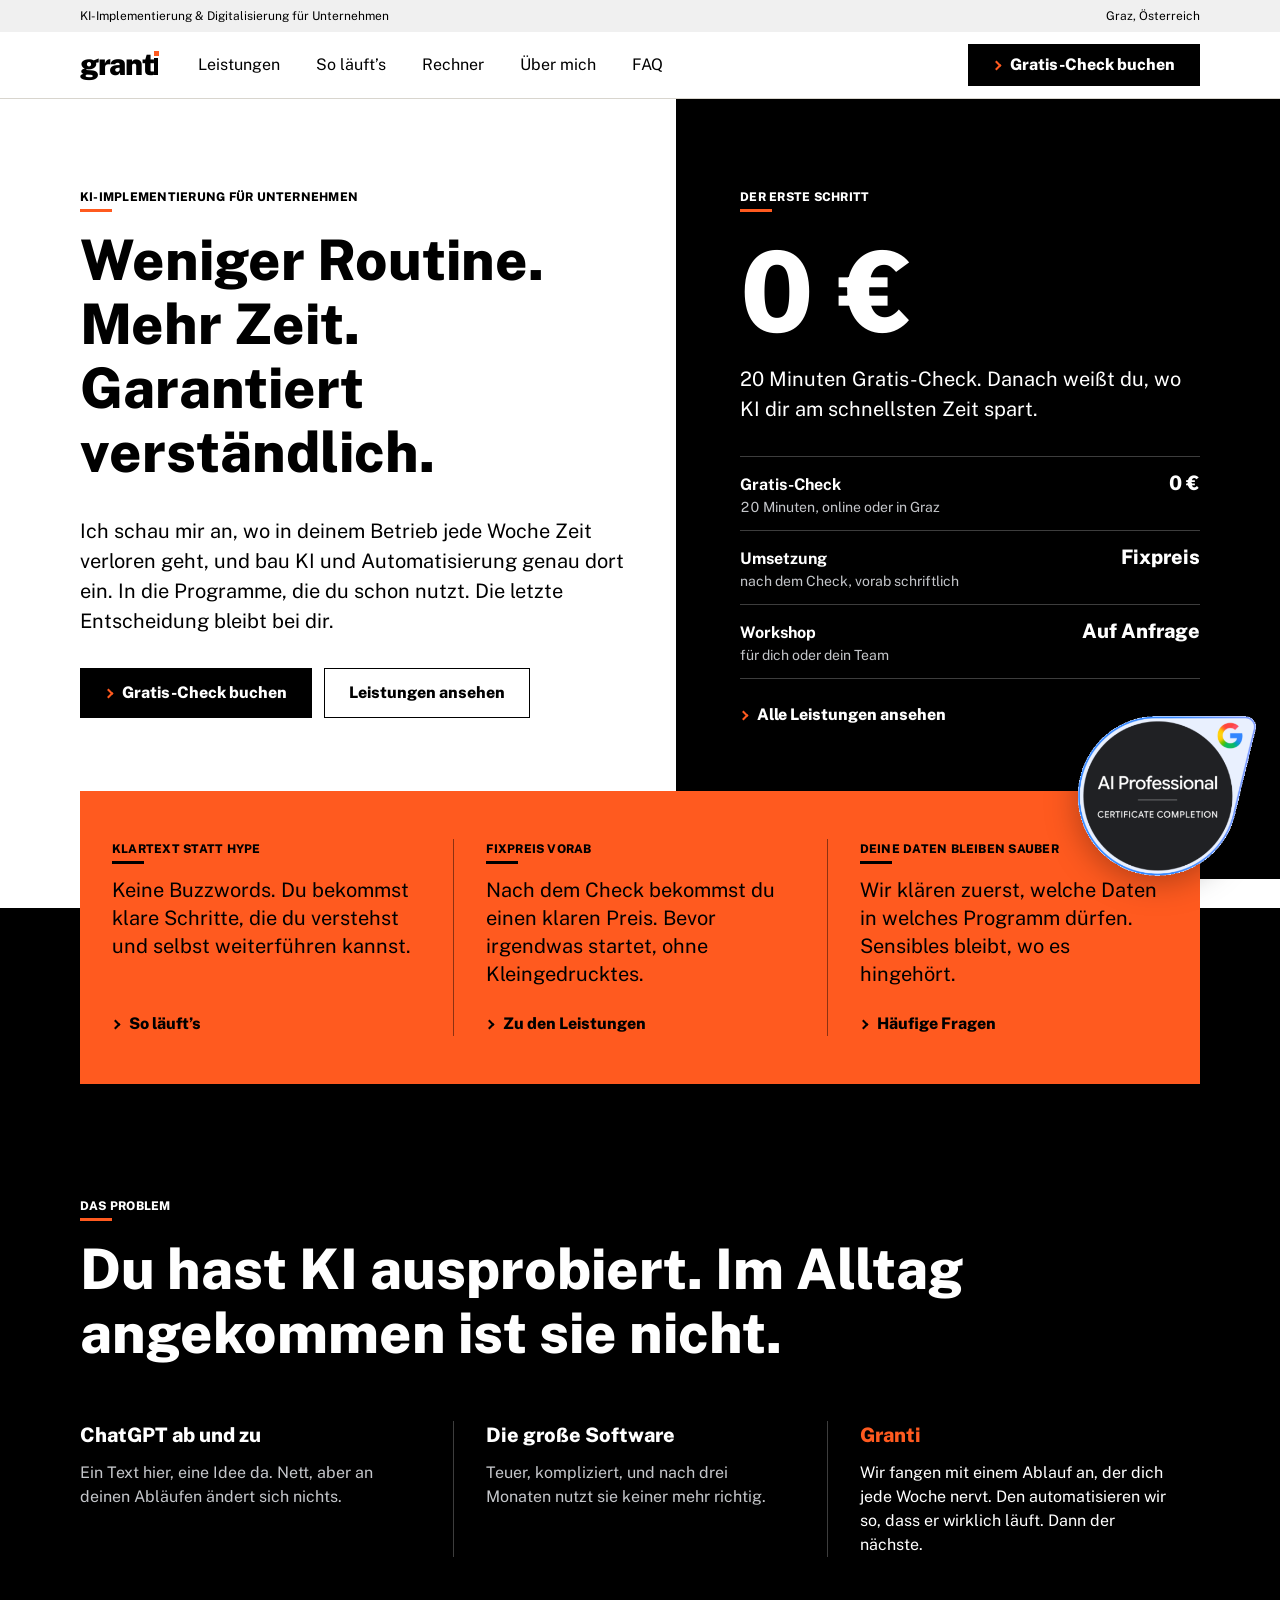
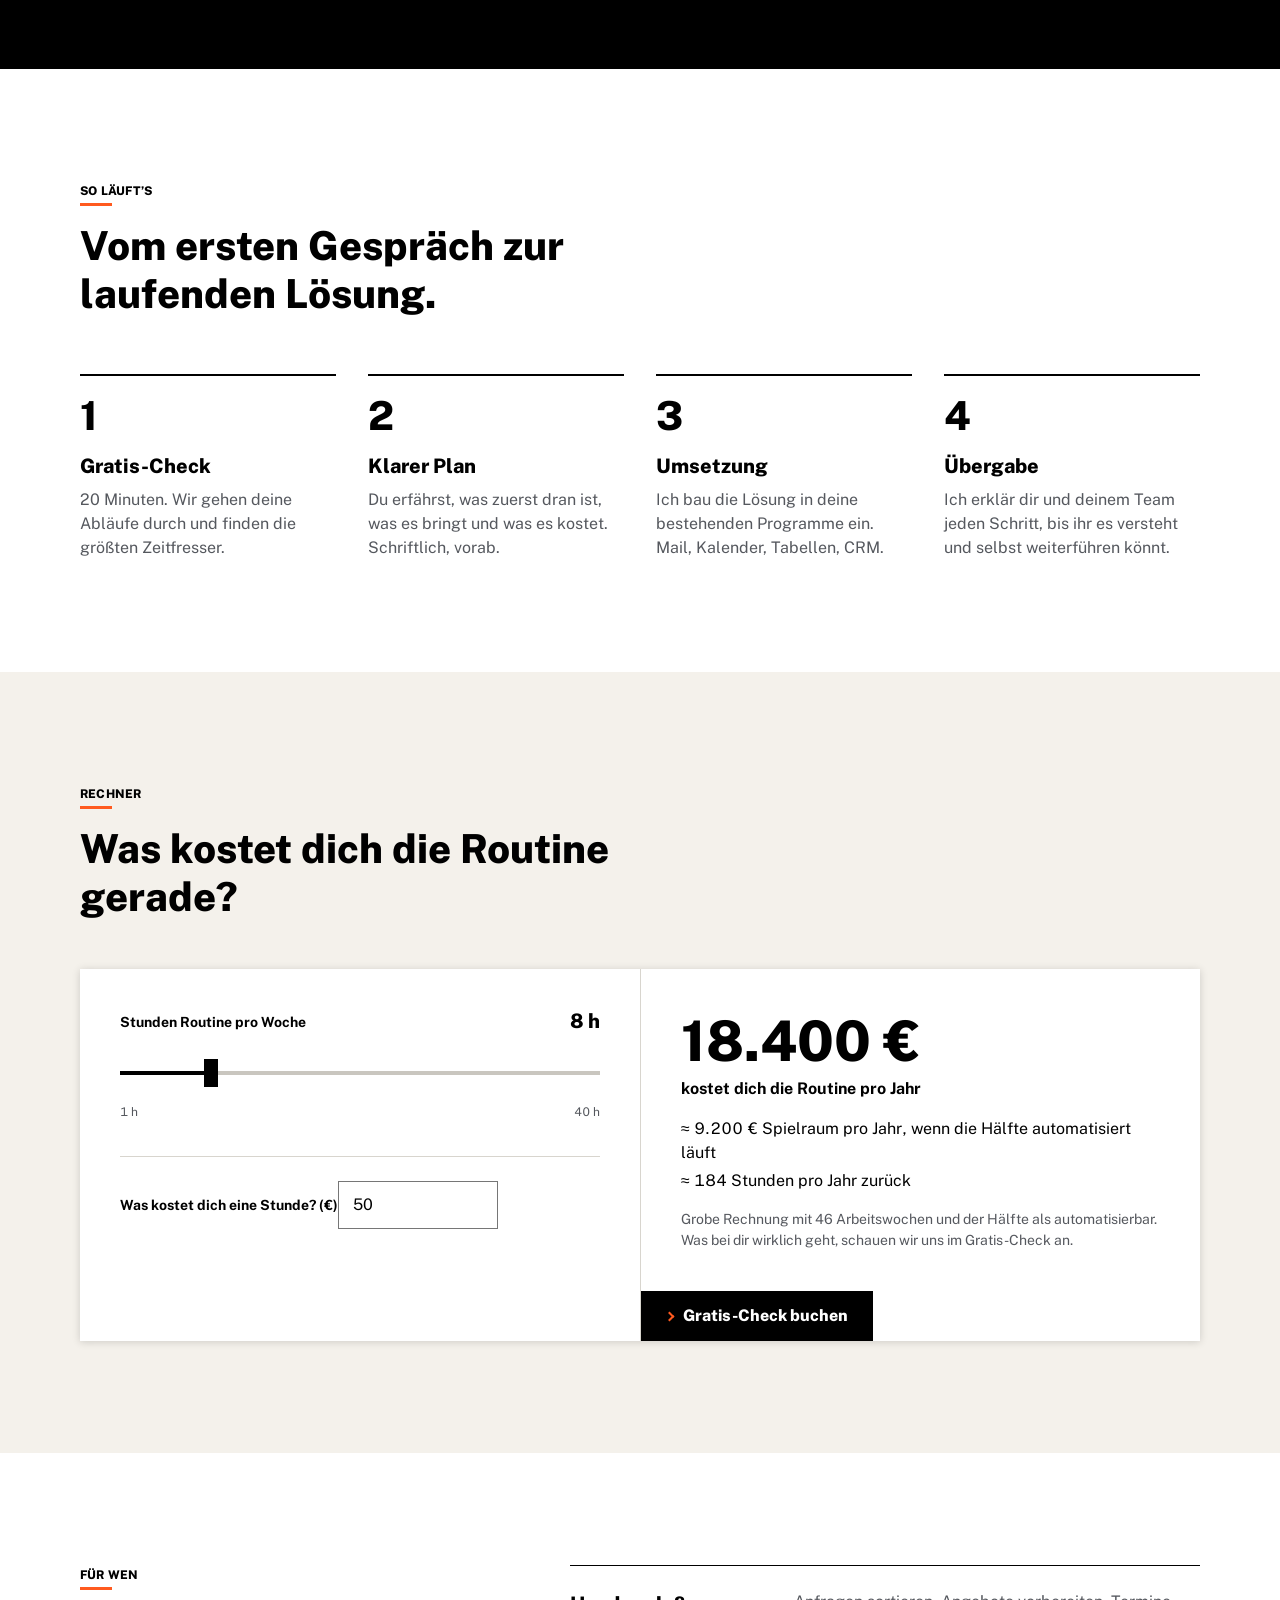
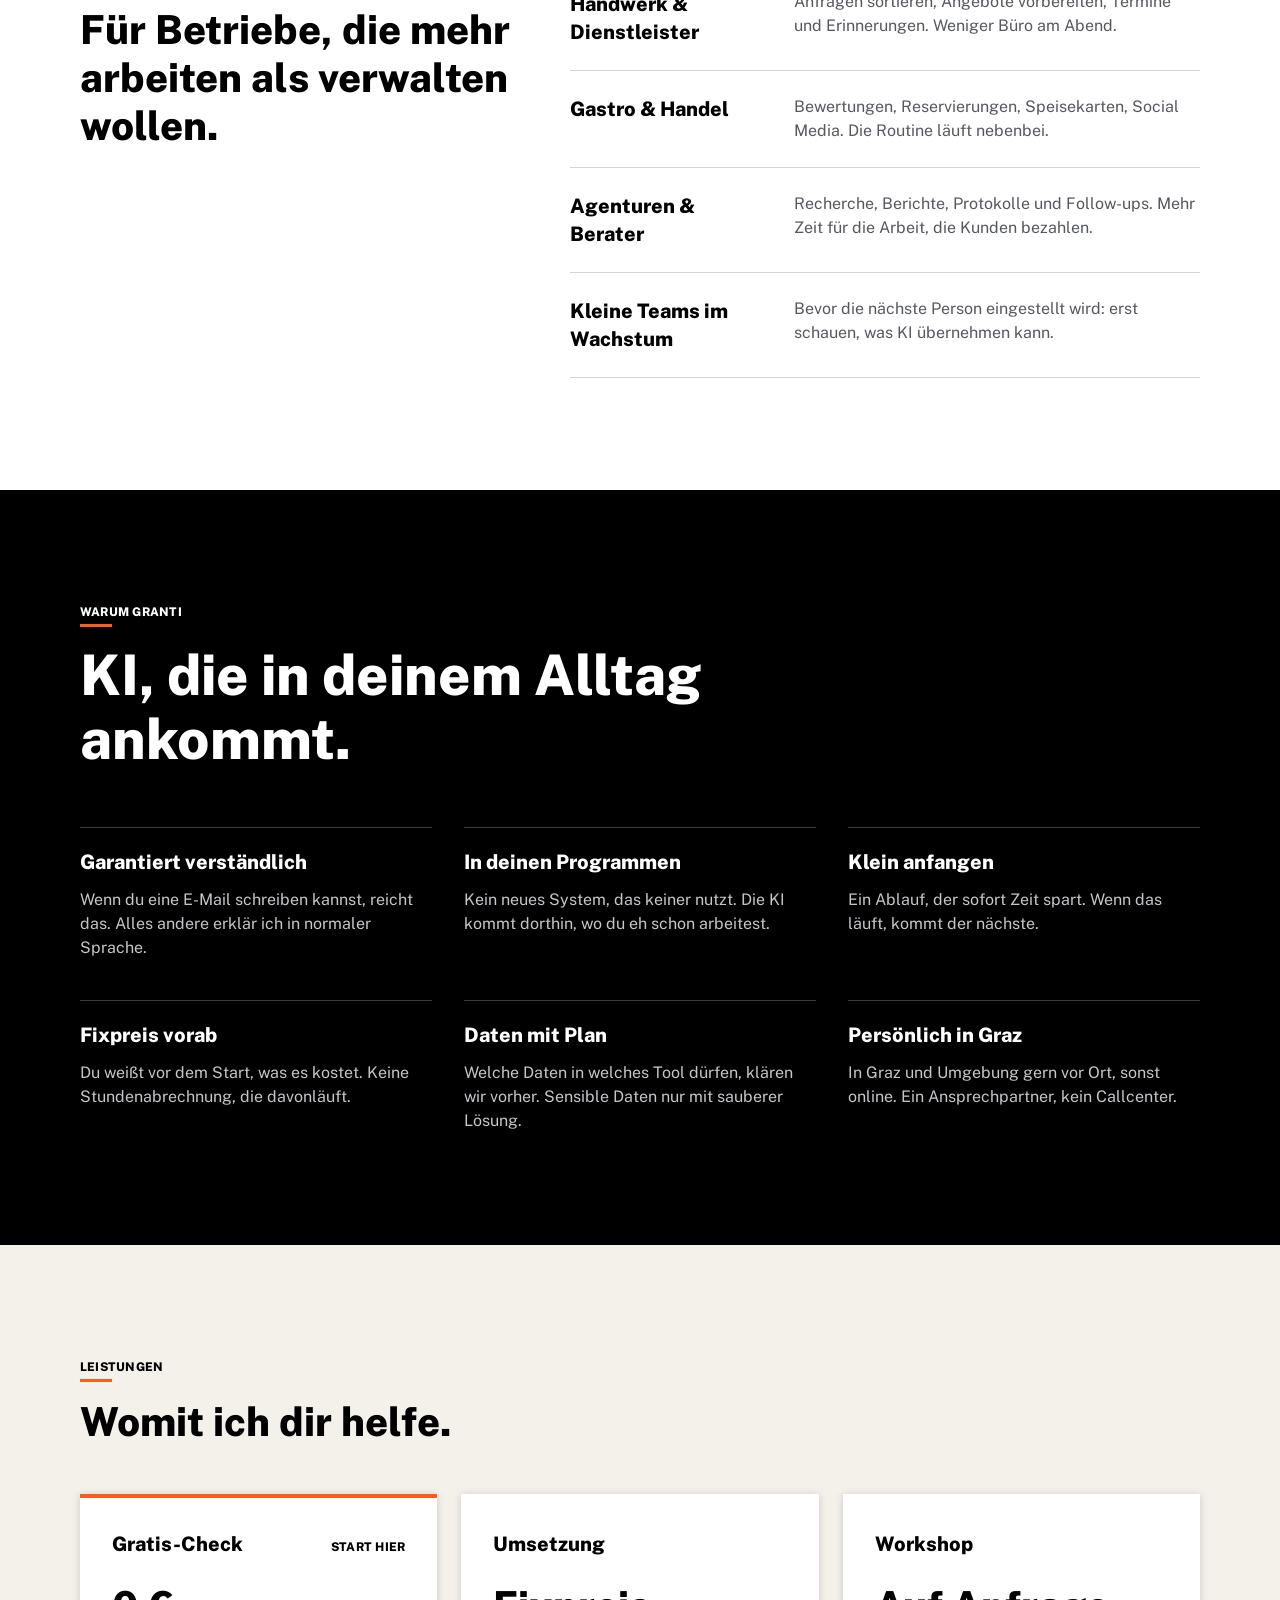
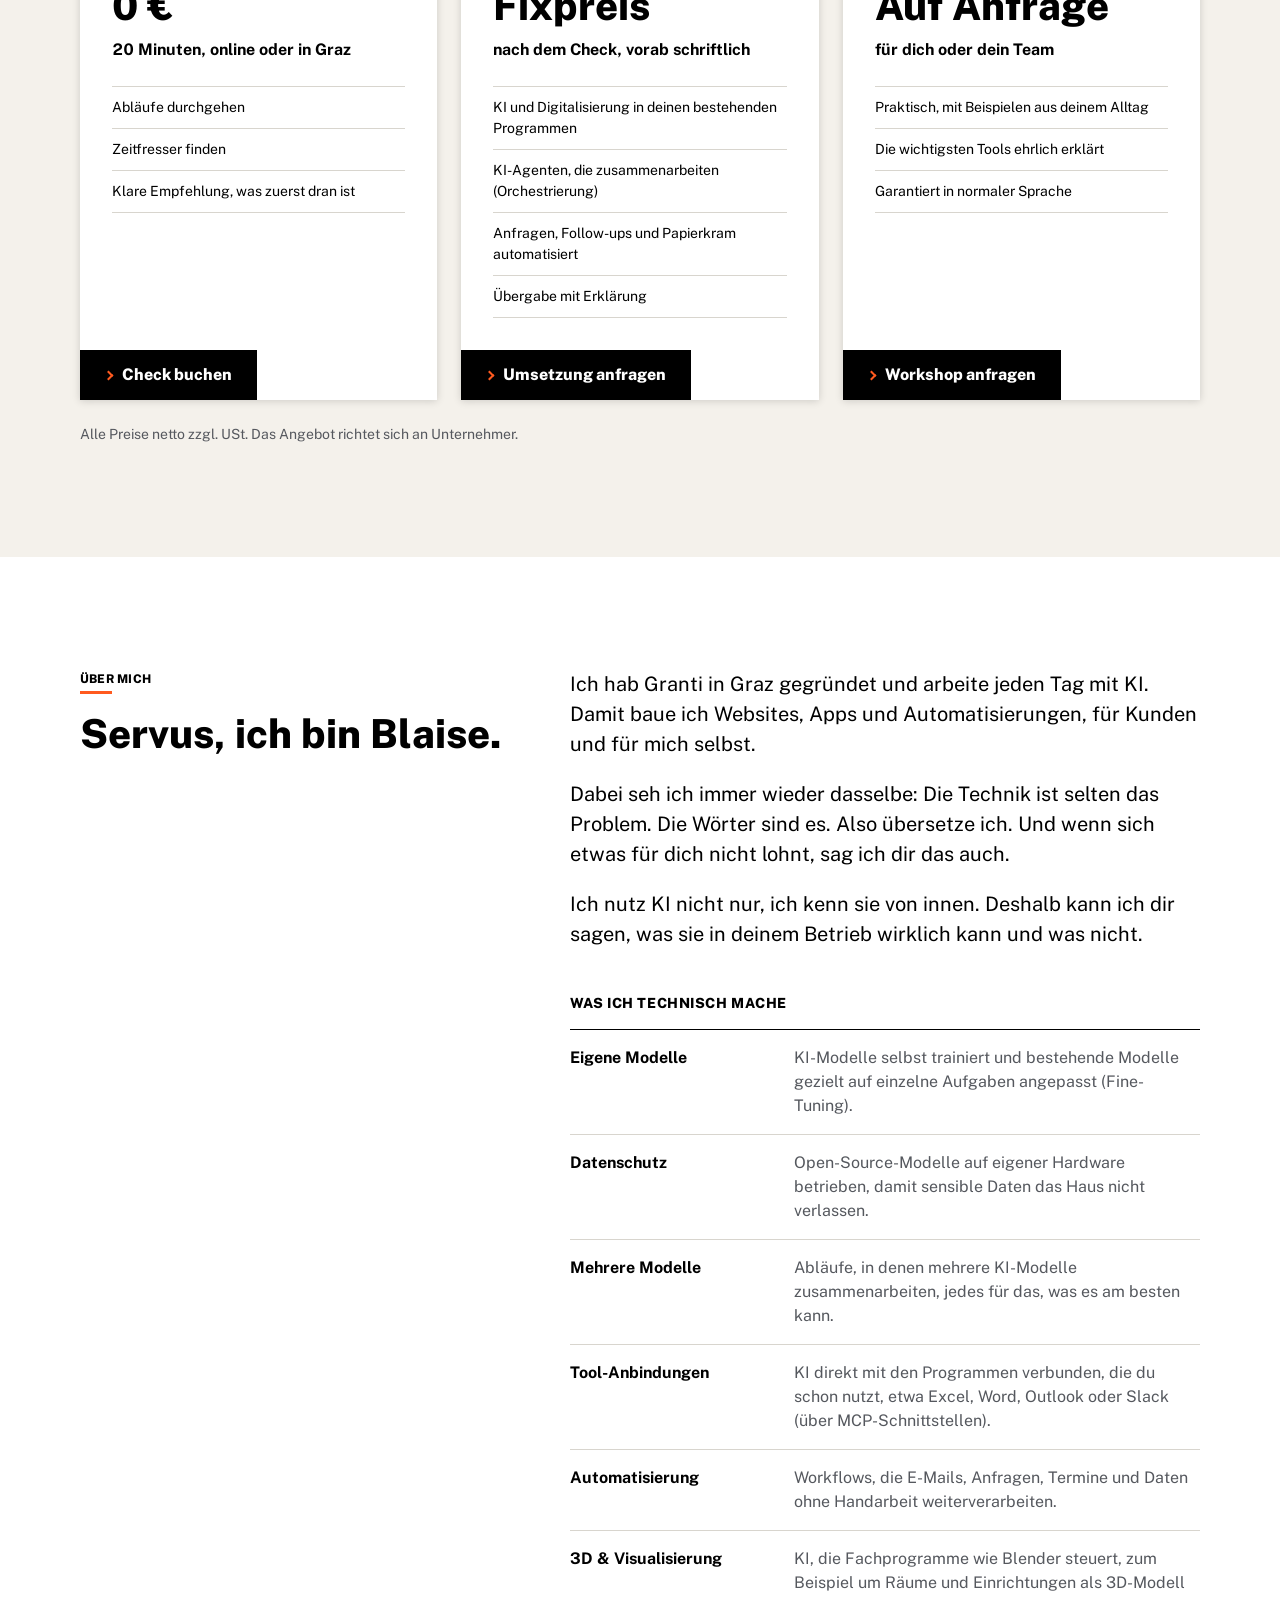
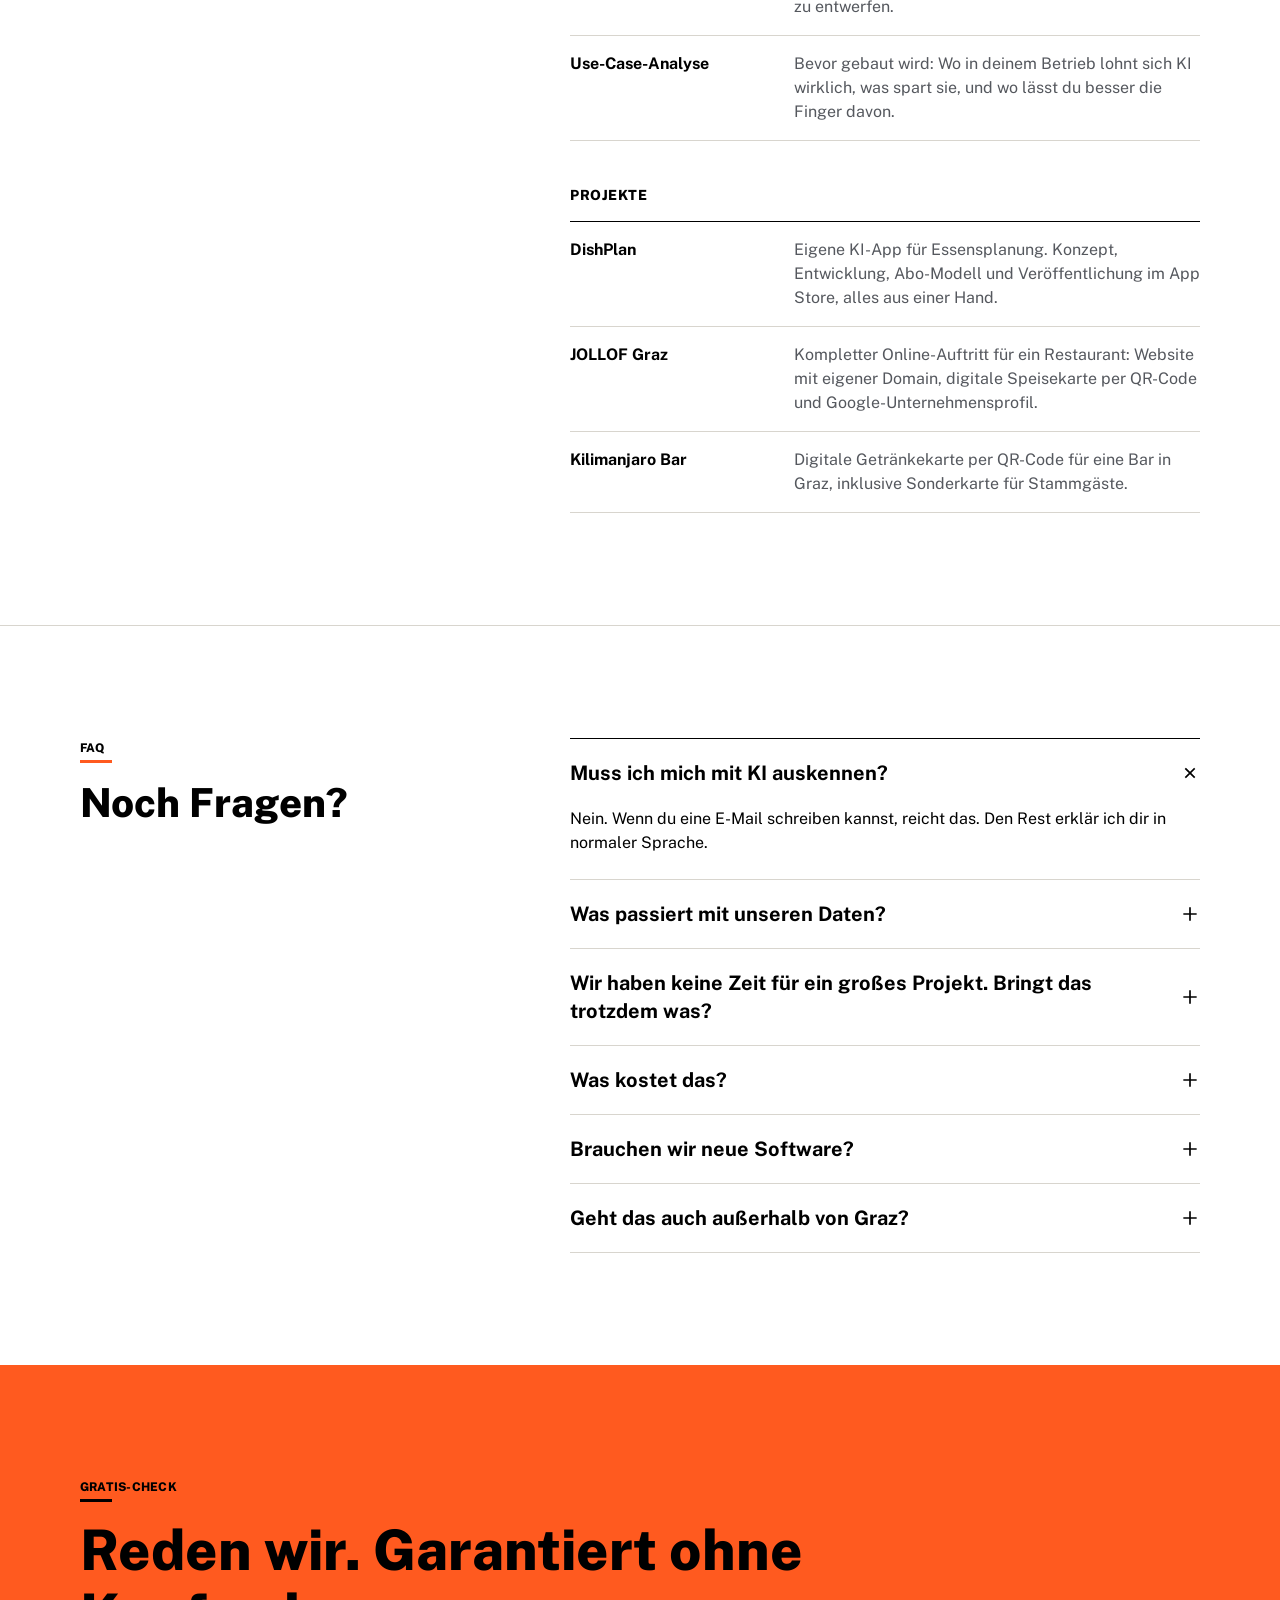
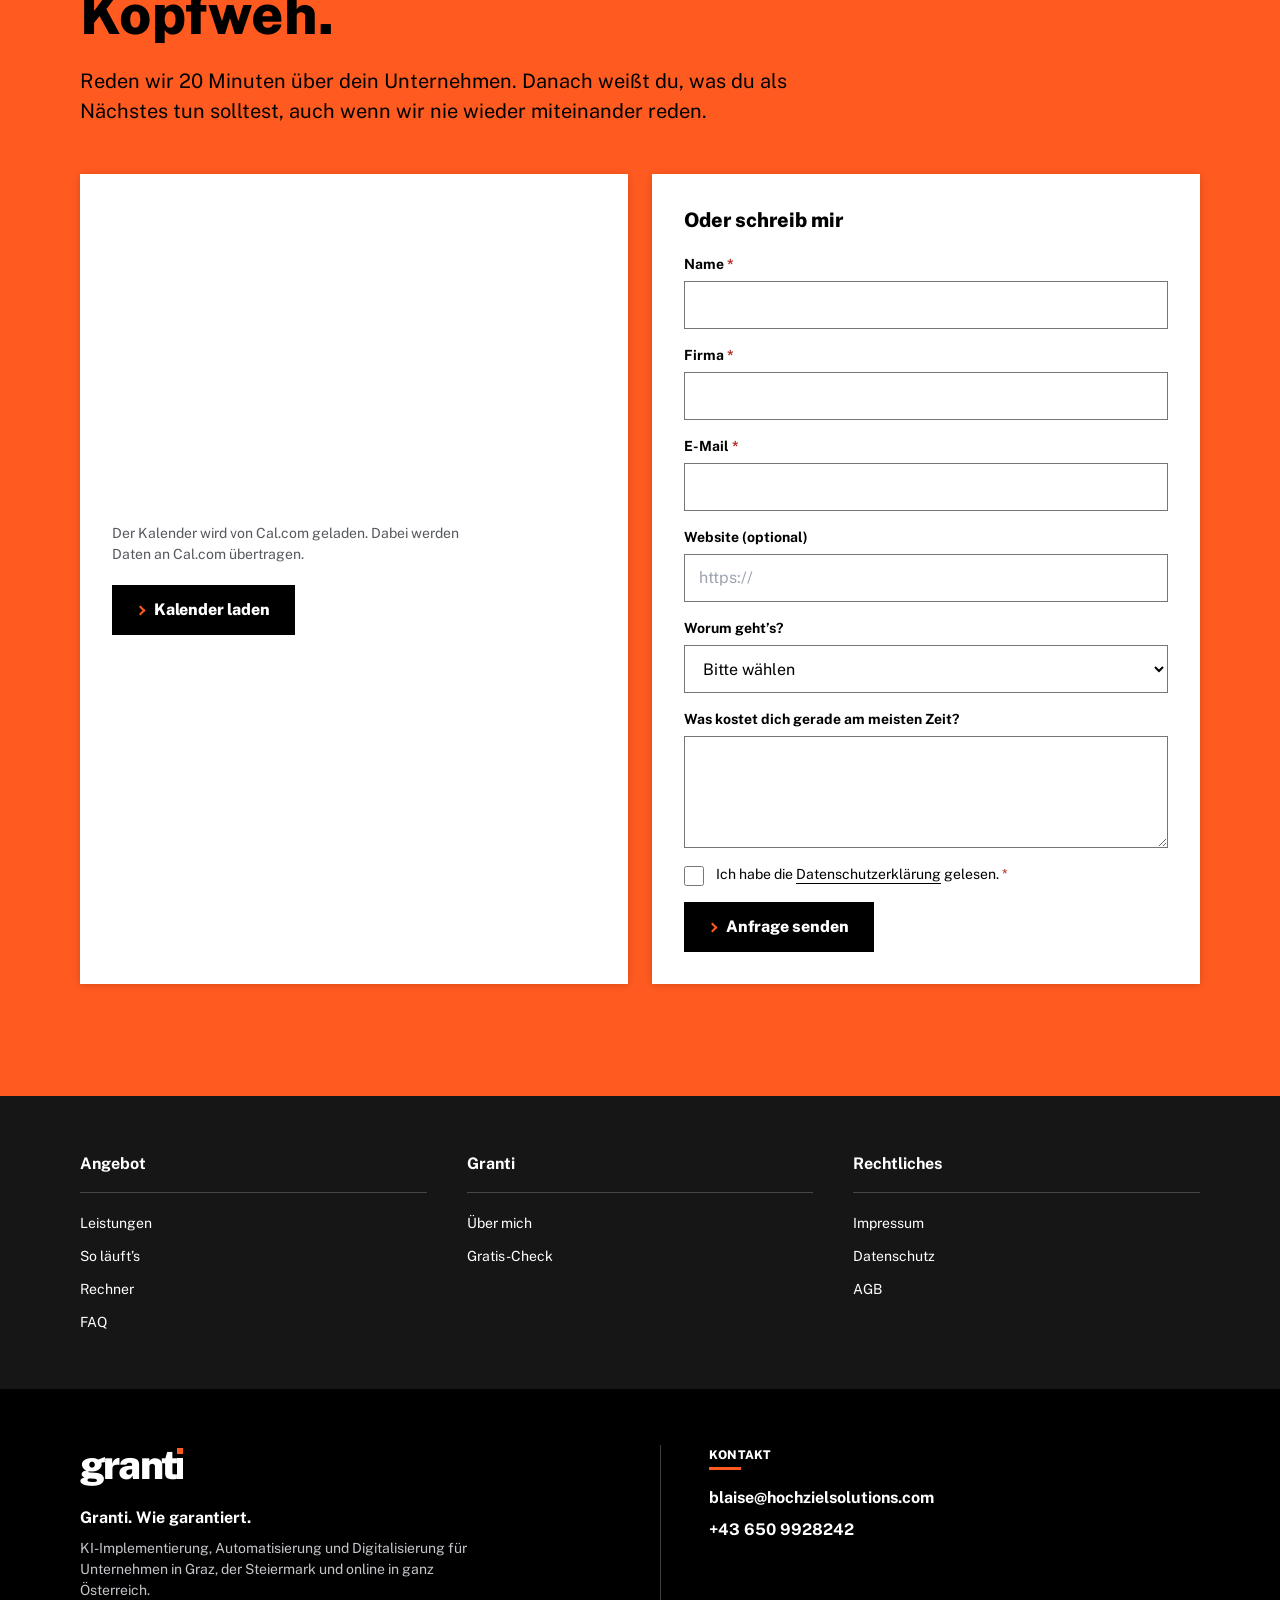
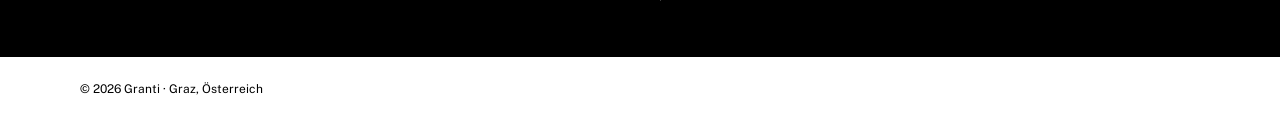
==== commit a62b71e7: "Google-AI-Badge schwebend unten rechts, groesser Co-Authored-By: Claude Opus 5.5 <noreply@anthropic." ====
--- a/index.html
+++ b/index.html
@@ -27,11 +27,11 @@
 {"@type":"Service","name":"KI-Implementierung und Automatisierung","serviceType":"KI-Implementierung","provider":{"@type":"Organization","name":"Granti"},"areaServed":"AT"}
 ]}
 </script>
-  <script type="module" crossorigin="" src="/assets/index-DZy55Ymd.js"></script>
-  <link rel="stylesheet" crossorigin="" href="/assets/index-CGymm6K-.css">
+  <script type="module" crossorigin="" src="/assets/index-CQGbqnMS.js"></script>
+  <link rel="stylesheet" crossorigin="" href="/assets/index-ZUz3gEgB.css">
 <link rel="preload" href="/assets/public-sans-latin-wght-normal-DdeTHZLK.woff2" as="font" type="font/woff2" crossorigin=""></head>
 <body>
-<div id="root"><a href="#inhalt" class="sr-only focus:not-sr-only focus:fixed focus:left-4 focus:top-4 focus:z-[60] btn btn-primary">Zum Inhalt springen</a><div class="wrap hidden h-8 items-center justify-between bg-[#f0f0f0] text-[12px] lg:flex"><span>KI-Implementierung &amp; Digitalisierung für Unternehmen</span><span>Graz, Österreich</span></div><header class="sticky top-0 z-40 border-b border-line bg-white"><div class="wrap flex h-[66px] items-center gap-10"><a class="mr-auto text-black no-underline lg:mr-0" aria-label="Granti, zur Startseite" href="/" data-discover="true"><span class="inline-flex items-baseline font-[850] leading-none tracking-[-.045em] text-[30px]" aria-label="granti">grant<span aria-hidden="true" class="relative ml-[.035em] inline-block h-[.535em] w-[.135em] bg-current"><span class="absolute left-[-.01em] top-[-.235em] h-[.155em] w-[.155em] bg-[#ff5a1f]"></span></span></span></a><nav aria-label="Hauptmenü" class="mr-auto hidden items-center gap-9 lg:flex"><a class="text-[16px] text-black no-underline underline-offset-[22px] hover:underline hover:decoration-2" href="/#leistungen" data-discover="true">Leistungen</a><a class="text-[16px] text-black no-underline underline-offset-[22px] hover:underline hover:decoration-2" href="/#ablauf" data-discover="true">So läuft’s</a><a class="text-[16px] text-black no-underline underline-offset-[22px] hover:underline hover:decoration-2" href="/#rechner" data-discover="true">Rechner</a><a class="text-[16px] text-black no-underline underline-offset-[22px] hover:underline hover:decoration-2" href="/#ueber-mich" data-discover="true">Über mich</a><a class="text-[16px] text-black no-underline underline-offset-[22px] hover:underline hover:decoration-2" href="/#faq" data-discover="true">FAQ</a></nav><a class="btn btn-primary hidden !min-h-[42px] !py-2 sm:inline-flex" href="/#termin" data-discover="true">Gratis-Check buchen</a><button type="button" class="btn btn-ghost !min-h-[44px] !w-[44px] !p-0 lg:hidden" aria-label="Menü öffnen" aria-expanded="false"><svg width="24" height="24" viewBox="0 0 24 24" fill="none" stroke="currentColor" stroke-width="2" stroke-linecap="square" aria-hidden="true"><path d="M4 7h16M4 12h16M4 17h16"></path></svg></button></div></header><main id="inhalt"><section class="lg:grid lg:grid-cols-[1.12fr_1fr]"><div class="wrap pb-12 pt-12 lg:!pr-8 lg:pb-[152px] lg:pt-[88px]"><p class="eyebrow mb-4">KI-IMPLEMENTIERUNG FÜR UNTERNEHMEN</p><h1><span class="md:block">Weniger Routine. </span><span class="md:block">Mehr Zeit. </span><span class="md:block">Garantiert verständlich. </span></h1><p class="lead mt-8 max-w-[56ch]">Ich schau mir an, wo in deinem Betrieb jede Woche Zeit verloren geht, und bau KI und Automatisierung genau dort ein. In die Programme, die du schon nutzt. Die letzte Entscheidung bleibt bei dir.</p><div class="mt-8 flex flex-wrap gap-3"><a href="#termin" class="btn btn-primary">Gratis-Check buchen</a><a href="#leistungen" class="btn btn-ghost">Leistungen ansehen</a></div></div><div class="on-dark wrap py-12 lg:!pl-16 lg:pb-[152px] lg:pt-[88px]"><p class="eyebrow">Der erste Schritt</p><p class="stat mt-6 text-[72px] leading-none lg:text-[112px]">0 €</p><p class="lead mt-4">20 Minuten Gratis-Check. Danach weißt du, wo KI dir am schnellsten Zeit spart.</p><dl class="mt-8 border-b border-line"><div class="grid grid-cols-[1fr_auto] items-baseline gap-x-6 border-t border-line py-3"><dt><span class="block font-bold">Gratis-Check</span><span class="num block text-[14px] leading-[21px] text-muted">20 Minuten, online oder in Graz</span></dt><dd class="stat text-[20px] leading-[28px]">0 €</dd></div><div class="grid grid-cols-[1fr_auto] items-baseline gap-x-6 border-t border-line py-3"><dt><span class="block font-bold">Umsetzung</span><span class="num block text-[14px] leading-[21px] text-muted">nach dem Check, vorab schriftlich</span></dt><dd class="stat text-[20px] leading-[28px]">Fixpreis</dd></div><div class="grid grid-cols-[1fr_auto] items-baseline gap-x-6 border-t border-line py-3"><dt><span class="block font-bold">Workshop</span><span class="num block text-[14px] leading-[21px] text-muted">für dich oder dein Team</span></dt><dd class="stat text-[20px] leading-[28px]">Auf Anfrage</dd></div></dl><a href="#leistungen" class="link-arrow mt-6">Alle Leistungen ansehen</a></div></section><div class="band-wrap"><div class="wrap"><div class="on-accent grid px-4 lg:grid-cols-3 lg:px-0 lg:py-12"><div class="flex flex-col py-8 lg:px-8 lg:py-0 "><p class="eyebrow">Klartext statt Hype</p><p class="mb-6 mt-3 text-[20px] leading-[28px]">Keine Buzzwords. Du bekommst klare Schritte, die du verstehst und selbst weiterführen kannst.</p><a class="link-arrow mt-auto" href="/#ablauf" data-discover="true">So läuft’s</a></div><div class="flex flex-col py-8 lg:px-8 lg:py-0 border-t border-line lg:border-l lg:border-t-0"><p class="eyebrow">Fixpreis vorab</p><p class="mb-6 mt-3 text-[20px] leading-[28px]">Nach dem Check bekommst du einen klaren Preis. Bevor irgendwas startet, ohne Kleingedrucktes.</p><a class="link-arrow mt-auto" href="/#leistungen" data-discover="true">Zu den Leistungen</a></div><div class="flex flex-col py-8 lg:px-8 lg:py-0 border-t border-line lg:border-l lg:border-t-0"><p class="eyebrow">Deine Daten bleiben sauber</p><p class="mb-6 mt-3 text-[20px] leading-[28px]">Wir klären zuerst, welche Daten in welches Programm dürfen. Sensibles bleibt, wo es hingehört.</p><a class="link-arrow mt-auto" href="/#faq" data-discover="true">Häufige Fragen</a></div></div></div></div><section id="problem" class="on-dark sec wrap"><p class="eyebrow mb-4">Das Problem</p><h2 class="max-w-[24ch] h-xl">Du hast KI ausprobiert. Im Alltag angekommen ist sie nicht.</h2><div class="mt-14 grid gap-8 md:grid-cols-3 md:gap-0"><article class="border-t border-line pt-6 md:border-t-0 md:pt-0  md:pr-8"><h3 class="">ChatGPT ab und zu</h3><p class="mt-3 text-muted">Ein Text hier, eine Idee da. Nett, aber an deinen Abläufen ändert sich nichts.</p></article><article class="border-t border-line pt-6 md:border-t-0 md:pt-0 md:border-l md:pl-8 md:pr-8"><h3 class="">Die große Software</h3><p class="mt-3 text-muted">Teuer, kompliziert, und nach drei Monaten nutzt sie keiner mehr richtig.</p></article><article class="border-t border-line pt-6 md:border-t-0 md:pt-0 md:border-l md:pl-8 md:pr-8"><h3 class="text-accent">Granti</h3><p class="mt-3 ">Wir fangen mit einem Ablauf an, der dich jede Woche nervt. Den automatisieren wir so, dass er wirklich läuft. Dann der nächste.</p></article></div></section><section id="ablauf" class="sec wrap"><p class="eyebrow mb-4">So läuft’s</p><h2 class="max-w-[24ch] ">Vom ersten Gespräch zur laufenden Lösung.</h2><ol class="mt-14 grid gap-10 md:grid-cols-2 lg:grid-cols-4 lg:gap-8"><li class="border-t-2 border-black pt-4"><span class="stat text-[40px] leading-[48px]">1</span><h3 class="mt-3">Gratis-Check</h3><p class="mt-2 text-muted">20 Minuten. Wir gehen deine Abläufe durch und finden die größten Zeitfresser.</p></li><li class="border-t-2 border-black pt-4"><span class="stat text-[40px] leading-[48px]">2</span><h3 class="mt-3">Klarer Plan</h3><p class="mt-2 text-muted">Du erfährst, was zuerst dran ist, was es bringt und was es kostet. Schriftlich, vorab.</p></li><li class="border-t-2 border-black pt-4"><span class="stat text-[40px] leading-[48px]">3</span><h3 class="mt-3">Umsetzung</h3><p class="mt-2 text-muted">Ich bau die Lösung in deine bestehenden Programme ein. Mail, Kalender, Tabellen, CRM.</p></li><li class="border-t-2 border-black pt-4"><span class="stat text-[40px] leading-[48px]">4</span><h3 class="mt-3">Übergabe</h3><p class="mt-2 text-muted">Ich erklär dir und deinem Team jeden Schritt, bis ihr es versteht und selbst weiterführen könnt.</p></li></ol></section><section id="rechner" class="on-stone sec wrap"><p class="eyebrow mb-4">Rechner</p><h2 class="max-w-[24ch] ">Was kostet dich die Routine gerade?</h2><div class="card mt-12 grid lg:grid-cols-2"><div class="p-6 md:p-10"><div class="flex flex-wrap items-end justify-between gap-4"><label for="hours-slider" class="label">Stunden Routine pro Woche</label><span class="num stat text-[20px]">8 h</span></div><input id="hours-slider" class="range mt-6" min="1" max="40" step="1" aria-valuetext="8 Stunden" type="range" value="8" style="--pct: 17.94871794871795%;"><div class="num mt-1 flex justify-between text-[12px] text-muted"><span>1 h</span><span>40 h</span></div><div class="mt-8 border-t border-line pt-4"><label for="rate" class="label">Was kostet dich eine Stunde? (€)</label><input id="rate" class="input num mt-2 !w-[160px]" inputmode="numeric" min="0" type="number" value="50"></div></div><div class="flex flex-col border-t border-line lg:border-l lg:border-t-0" aria-live="polite"><div class="p-6 md:p-10"><p class="stat break-words text-[40px] leading-[48px] md:text-[56px] md:leading-[64px]">18.400 €</p><p class="num mt-1 font-bold">kostet dich die Routine pro Jahr</p><p class="num mt-4"><span class="approx">≈</span> 9.200 € Spielraum pro Jahr, wenn die Hälfte automatisiert läuft</p><p class="num mt-1">≈ 184 Stunden pro Jahr zurück</p><p class="mt-4 text-[14px] leading-[21px] text-muted">Grobe Rechnung mit 46 Arbeitswochen und der Hälfte als automatisierbar. Was bei dir wirklich geht, schauen wir uns im Gratis-Check an.</p></div><button type="button" class="btn btn-primary mt-auto self-start">Gratis-Check buchen</button></div></div></section><section id="fuer-wen" class="sec wrap grid gap-10 lg:grid-cols-[5fr_7fr]"><div><p class="eyebrow mb-4">Für wen</p><h2 class="max-w-[24ch] ">Für Betriebe, die mehr arbeiten als verwalten wollen.</h2></div><ul class="border-t border-black"><li class="grid gap-2 border-b border-line py-6 sm:grid-cols-[200px_1fr] sm:gap-6"><h3>Handwerk &amp; Dienstleister</h3><p class="text-muted">Anfragen sortieren, Angebote vorbereiten, Termine und Erinnerungen. Weniger Büro am Abend.</p></li><li class="grid gap-2 border-b border-line py-6 sm:grid-cols-[200px_1fr] sm:gap-6"><h3>Gastro &amp; Handel</h3><p class="text-muted">Bewertungen, Reservierungen, Speisekarten, Social Media. Die Routine läuft nebenbei.</p></li><li class="grid gap-2 border-b border-line py-6 sm:grid-cols-[200px_1fr] sm:gap-6"><h3>Agenturen &amp; Berater</h3><p class="text-muted">Recherche, Berichte, Protokolle und Follow-ups. Mehr Zeit für die Arbeit, die Kunden bezahlen.</p></li><li class="grid gap-2 border-b border-line py-6 sm:grid-cols-[200px_1fr] sm:gap-6"><h3>Kleine Teams im Wachstum</h3><p class="text-muted">Bevor die nächste Person eingestellt wird: erst schauen, was KI übernehmen kann.</p></li></ul></section><section id="warum" class="on-dark sec wrap"><p class="eyebrow mb-4">Warum Granti</p><h2 class="max-w-[24ch] h-xl">KI, die in deinem Alltag ankommt.</h2><div class="mt-14 grid gap-x-8 gap-y-10 sm:grid-cols-2 lg:grid-cols-3"><article class="border-t border-line pt-5"><h3>Garantiert verständlich</h3><p class="mt-3 text-muted">Wenn du eine E-Mail schreiben kannst, reicht das. Alles andere erklär ich in normaler Sprache.</p></article><article class="border-t border-line pt-5"><h3>In deinen Programmen</h3><p class="mt-3 text-muted">Kein neues System, das keiner nutzt. Die KI kommt dorthin, wo du eh schon arbeitest.</p></article><article class="border-t border-line pt-5"><h3>Klein anfangen</h3><p class="mt-3 text-muted">Ein Ablauf, der sofort Zeit spart. Wenn das läuft, kommt der nächste.</p></article><article class="border-t border-line pt-5"><h3>Fixpreis vorab</h3><p class="mt-3 text-muted">Du weißt vor dem Start, was es kostet. Keine Stundenabrechnung, die davonläuft.</p></article><article class="border-t border-line pt-5"><h3>Daten mit Plan</h3><p class="mt-3 text-muted">Welche Daten in welches Tool dürfen, klären wir vorher. Sensible Daten nur mit sauberer Lösung.</p></article><article class="border-t border-line pt-5"><h3>Persönlich in Graz</h3><p class="mt-3 text-muted">In Graz und Umgebung gern vor Ort, sonst online. Ein Ansprechpartner, kein Callcenter.</p></article></div></section><section id="leistungen" class="on-stone sec wrap"><p class="eyebrow mb-4">Leistungen</p><h2 class="max-w-[24ch] ">Womit ich dir helfe.</h2><div class="mt-12 grid items-stretch gap-6 lg:grid-cols-3"><article class="card flex flex-col border-t-4 border-accent"><div class="flex-1 p-8"><div class="flex items-baseline justify-between gap-4"><h3>Gratis-Check</h3><span class="text-[12px] font-extrabold uppercase leading-5 tracking-[.02em]">Start hier</span></div><p class="stat mt-6 text-[40px] leading-[48px]">0 €</p><p class="num mt-2 font-bold">20 Minuten, online oder in Graz</p><ul class="mt-6 border-t border-line"><li class="border-b border-line py-2.5 text-[14px] leading-[21px]">Abläufe durchgehen</li><li class="border-b border-line py-2.5 text-[14px] leading-[21px]">Zeitfresser finden</li><li class="border-b border-line py-2.5 text-[14px] leading-[21px]">Klare Empfehlung, was zuerst dran ist</li></ul></div><button type="button" class="btn btn-primary self-start">Check buchen</button></article><article class="card flex flex-col border-t-4 border-transparent"><div class="flex-1 p-8"><div class="flex items-baseline justify-between gap-4"><h3>Umsetzung</h3></div><p class="stat mt-6 text-[40px] leading-[48px]">Fixpreis</p><p class="num mt-2 font-bold">nach dem Check, vorab schriftlich</p><ul class="mt-6 border-t border-line"><li class="border-b border-line py-2.5 text-[14px] leading-[21px]">KI und Digitalisierung in deinen bestehenden Programmen</li><li class="border-b border-line py-2.5 text-[14px] leading-[21px]">KI-Agenten, die zusammenarbeiten (Orchestrierung)</li><li class="border-b border-line py-2.5 text-[14px] leading-[21px]">Anfragen, Follow-ups und Papierkram automatisiert</li><li class="border-b border-line py-2.5 text-[14px] leading-[21px]">Übergabe mit Erklärung</li></ul></div><button type="button" class="btn btn-primary self-start">Umsetzung anfragen</button></article><article class="card flex flex-col border-t-4 border-transparent"><div class="flex-1 p-8"><div class="flex items-baseline justify-between gap-4"><h3>Workshop</h3></div><p class="stat mt-6 text-[40px] leading-[48px]">Auf Anfrage</p><p class="num mt-2 font-bold">für dich oder dein Team</p><ul class="mt-6 border-t border-line"><li class="border-b border-line py-2.5 text-[14px] leading-[21px]">Praktisch, mit Beispielen aus deinem Alltag</li><li class="border-b border-line py-2.5 text-[14px] leading-[21px]">Die wichtigsten Tools ehrlich erklärt</li><li class="border-b border-line py-2.5 text-[14px] leading-[21px]">Garantiert in normaler Sprache</li></ul></div><button type="button" class="btn btn-primary self-start">Workshop anfragen</button></article></div><p class="mt-6 text-[14px] leading-[21px] text-muted">Alle Preise netto zzgl. USt. Das Angebot richtet sich an Unternehmer.</p></section><section id="ueber-mich" class="sec wrap grid gap-10 border-b border-line lg:grid-cols-[5fr_7fr]"><div><p class="eyebrow mb-4">Über mich</p><h2 class="max-w-[24ch] ">Servus, ich bin Blaise.</h2></div><div><p class="lead mb-5 max-w-[60ch]">Ich hab Granti in Graz gegründet und arbeite jeden Tag mit KI. Damit baue ich Websites, Apps und Automatisierungen, für Kunden und für mich selbst.</p><p class="lead mb-5 max-w-[60ch]">Dabei seh ich immer wieder dasselbe: Die Technik ist selten das Problem. Die Wörter sind es. Also übersetze ich. Und wenn sich etwas für dich nicht lohnt, sag ich dir das auch.</p><p class="lead mb-5 max-w-[60ch]">Ich nutz KI nicht nur, ich kenn sie von innen. Deshalb kann ich dir sagen, was sie in deinem Betrieb wirklich kann und was nicht.</p><div class="mt-10"><h3 class="mb-3 text-[14px] font-extrabold uppercase tracking-[.04em]">Was ich technisch mache</h3><dl class="border-t border-black"><div class="grid gap-1 border-b border-line py-4 sm:grid-cols-[200px_1fr] sm:gap-6"><dt class="font-bold">Eigene Modelle</dt><dd class="text-muted">KI-Modelle selbst trainiert und bestehende Modelle gezielt auf einzelne Aufgaben angepasst (Fine-Tuning).</dd></div><div class="grid gap-1 border-b border-line py-4 sm:grid-cols-[200px_1fr] sm:gap-6"><dt class="font-bold">Datenschutz</dt><dd class="text-muted">Open-Source-Modelle auf eigener Hardware betrieben, damit sensible Daten das Haus nicht verlassen.</dd></div><div class="grid gap-1 border-b border-line py-4 sm:grid-cols-[200px_1fr] sm:gap-6"><dt class="font-bold">Mehrere Modelle</dt><dd class="text-muted">Abläufe, in denen mehrere KI-Modelle zusammenarbeiten, jedes für das, was es am besten kann.</dd></div><div class="grid gap-1 border-b border-line py-4 sm:grid-cols-[200px_1fr] sm:gap-6"><dt class="font-bold">Tool-Anbindungen</dt><dd class="text-muted">KI direkt mit den Programmen verbunden, die du schon nutzt, etwa Excel, Word, Outlook oder Slack (über MCP-Schnittstellen).</dd></div><div class="grid gap-1 border-b border-line py-4 sm:grid-cols-[200px_1fr] sm:gap-6"><dt class="font-bold">Automatisierung</dt><dd class="text-muted">Workflows, die E-Mails, Anfragen, Termine und Daten ohne Handarbeit weiterverarbeiten.</dd></div><div class="grid gap-1 border-b border-line py-4 sm:grid-cols-[200px_1fr] sm:gap-6"><dt class="font-bold">3D &amp; Visualisierung</dt><dd class="text-muted">KI, die Fachprogramme wie Blender steuert, zum Beispiel um Räume und Einrichtungen als 3D-Modell zu entwerfen.</dd></div><div class="grid gap-1 border-b border-line py-4 sm:grid-cols-[200px_1fr] sm:gap-6"><dt class="font-bold">Use-Case-Analyse</dt><dd class="text-muted">Bevor gebaut wird: Wo in deinem Betrieb lohnt sich KI wirklich, was spart sie, und wo lässt du besser die Finger davon.</dd></div></dl></div><div class="mt-10"><h3 class="mb-3 text-[14px] font-extrabold uppercase tracking-[.04em]">Projekte</h3><dl class="border-t border-black"><div class="grid gap-1 border-b border-line py-4 sm:grid-cols-[200px_1fr] sm:gap-6"><dt class="font-bold">DishPlan</dt><dd class="text-muted">Eigene KI-App für Essensplanung. Konzept, Entwicklung, Abo-Modell und Veröffentlichung im App Store, alles aus einer Hand.</dd></div><div class="grid gap-1 border-b border-line py-4 sm:grid-cols-[200px_1fr] sm:gap-6"><dt class="font-bold">JOLLOF Graz</dt><dd class="text-muted">Kompletter Online-Auftritt für ein Restaurant: Website mit eigener Domain, digitale Speisekarte per QR-Code und Google-Unternehmensprofil.</dd></div><div class="grid gap-1 border-b border-line py-4 sm:grid-cols-[200px_1fr] sm:gap-6"><dt class="font-bold">Kilimanjaro Bar</dt><dd class="text-muted">Digitale Getränkekarte per QR-Code für eine Bar in Graz, inklusive Sonderkarte für Stammgäste.</dd></div></dl></div></div></section><section id="faq" class="sec wrap grid gap-10 lg:grid-cols-[5fr_7fr]"><div><p class="eyebrow mb-4">FAQ</p><h2 class="max-w-[24ch] ">Noch Fragen?</h2></div><div><script type="application/ld+json">{"@context":"https://schema.org","@type":"FAQPage","mainEntity":[{"@type":"Question","name":"Muss ich mich mit KI auskennen?","acceptedAnswer":{"@type":"Answer","text":"Nein. Wenn du eine E-Mail schreiben kannst, reicht das. Den Rest erklär ich dir in normaler Sprache."}},{"@type":"Question","name":"Was passiert mit unseren Daten?","acceptedAnswer":{"@type":"Answer","text":"Das klären wir, bevor irgendetwas gebaut wird: welche Daten in welches Programm dürfen und welche nicht. Sensible Daten kommen nur dort hinein, wo es dafür eine saubere Lösung gibt."}},{"@type":"Question","name":"Wir haben keine Zeit für ein großes Projekt. Bringt das trotzdem was?","acceptedAnswer":{"@type":"Answer","text":"Ja. Wir fangen mit einem einzigen Ablauf an, der dir gleich Zeit spart. Im Gratis-Check schauen wir, was bei dir realistisch ist."}},{"@type":"Question","name":"Was kostet das?","acceptedAnswer":{"@type":"Answer","text":"Der Check ist gratis. Danach bekommst du einen klaren Fixpreis für das, was du wirklich brauchst, bevor irgendwas startet. Jeder Umfang ist anders."}},{"@type":"Question","name":"Brauchen wir neue Software?","acceptedAnswer":{"@type":"Answer","text":"Meistens nicht. Ich baue die Lösung in die Programme ein, mit denen ihr schon arbeitet."}},{"@type":"Question","name":"Geht das auch außerhalb von Graz?","acceptedAnswer":{"@type":"Answer","text":"Ja. In Graz und Umgebung gern persönlich, sonst online. Das funktioniert genauso gut."}}]}</script><div class="border-t border-black" data-orientation="vertical"><div data-state="open" data-orientation="vertical" class="border-b border-line"><h3 data-orientation="vertical" data-state="open"><button type="button" aria-controls="radix-_r_1_" aria-expanded="true" data-state="open" data-orientation="vertical" id="radix-_r_0_" class="acc-trigger" data-radix-collection-item=""><span>Muss ich mich mit KI auskennen?</span><svg width="20" height="20" viewBox="0 0 24 24" fill="none" stroke="currentColor" stroke-width="2" stroke-linecap="square" aria-hidden="true"><path d="M12 5v14M5 12h14"></path></svg></button></h3><div data-state="open" id="radix-_r_1_" role="region" aria-labelledby="radix-_r_0_" data-orientation="vertical" class="pb-6" style="--radix-accordion-content-height: var(--radix-collapsible-content-height); --radix-accordion-content-width: var(--radix-collapsible-content-width); transition-duration: 0s; animation-name: none; --radix-collapsible-content-height: 72px; --radix-collapsible-content-width: 630px;"><p class="max-w-[62ch]">Nein. Wenn du eine E-Mail schreiben kannst, reicht das. Den Rest erklär ich dir in normaler Sprache.</p></div></div><div data-state="closed" data-orientation="vertical" class="border-b border-line"><h3 data-orientation="vertical" data-state="closed"><button type="button" aria-expanded="false" data-state="closed" data-orientation="vertical" id="radix-_r_2_" class="acc-trigger" data-radix-collection-item=""><span>Was passiert mit unseren Daten?</span><svg width="20" height="20" viewBox="0 0 24 24" fill="none" stroke="currentColor" stroke-width="2" stroke-linecap="square" aria-hidden="true"><path d="M12 5v14M5 12h14"></path></svg></button></h3><div data-state="closed" id="radix-_r_3_" hidden="" role="region" aria-labelledby="radix-_r_2_" data-orientation="vertical" class="pb-6" style="--radix-accordion-content-height: var(--radix-collapsible-content-height); --radix-accordion-content-width: var(--radix-collapsible-content-width);"></div></div><div data-state="closed" data-orientation="vertical" class="border-b border-line"><h3 data-orientation="vertical" data-state="closed"><button type="button" aria-expanded="false" data-state="closed" data-orientation="vertical" id="radix-_r_4_" class="acc-trigger" data-radix-collection-item=""><span>Wir haben keine Zeit für ein großes Projekt. Bringt das trotzdem was?</span><svg width="20" height="20" viewBox="0 0 24 24" fill="none" stroke="currentColor" stroke-width="2" stroke-linecap="square" aria-hidden="true"><path d="M12 5v14M5 12h14"></path></svg></button></h3><div data-state="closed" id="radix-_r_5_" hidden="" role="region" aria-labelledby="radix-_r_4_" data-orientation="vertical" class="pb-6" style="--radix-accordion-content-height: var(--radix-collapsible-content-height); --radix-accordion-content-width: var(--radix-collapsible-content-width);"></div></div><div data-state="closed" data-orientation="vertical" class="border-b border-line"><h3 data-orientation="vertical" data-state="closed"><button type="button" aria-expanded="false" data-state="closed" data-orientation="vertical" id="radix-_r_6_" class="acc-trigger" data-radix-collection-item=""><span>Was kostet das?</span><svg width="20" height="20" viewBox="0 0 24 24" fill="none" stroke="currentColor" stroke-width="2" stroke-linecap="square" aria-hidden="true"><path d="M12 5v14M5 12h14"></path></svg></button></h3><div data-state="closed" id="radix-_r_7_" hidden="" role="region" aria-labelledby="radix-_r_6_" data-orientation="vertical" class="pb-6" style="--radix-accordion-content-height: var(--radix-collapsible-content-height); --radix-accordion-content-width: var(--radix-collapsible-content-width);"></div></div><div data-state="closed" data-orientation="vertical" class="border-b border-line"><h3 data-orientation="vertical" data-state="closed"><button type="button" aria-expanded="false" data-state="closed" data-orientation="vertical" id="radix-_r_8_" class="acc-trigger" data-radix-collection-item=""><span>Brauchen wir neue Software?</span><svg width="20" height="20" viewBox="0 0 24 24" fill="none" stroke="currentColor" stroke-width="2" stroke-linecap="square" aria-hidden="true"><path d="M12 5v14M5 12h14"></path></svg></button></h3><div data-state="closed" id="radix-_r_9_" hidden="" role="region" aria-labelledby="radix-_r_8_" data-orientation="vertical" class="pb-6" style="--radix-accordion-content-height: var(--radix-collapsible-content-height); --radix-accordion-content-width: var(--radix-collapsible-content-width);"></div></div><div data-state="closed" data-orientation="vertical" class="border-b border-line"><h3 data-orientation="vertical" data-state="closed"><button type="button" aria-expanded="false" data-state="closed" data-orientation="vertical" id="radix-_r_a_" class="acc-trigger" data-radix-collection-item=""><span>Geht das auch außerhalb von Graz?</span><svg width="20" height="20" viewBox="0 0 24 24" fill="none" stroke="currentColor" stroke-width="2" stroke-linecap="square" aria-hidden="true"><path d="M12 5v14M5 12h14"></path></svg></button></h3><div data-state="closed" id="radix-_r_b_" hidden="" role="region" aria-labelledby="radix-_r_a_" data-orientation="vertical" class="pb-6" style="--radix-accordion-content-height: var(--radix-collapsible-content-height); --radix-accordion-content-width: var(--radix-collapsible-content-width);"></div></div></div></div></section><section id="termin" class="on-accent sec wrap relative"><p class="eyebrow mb-4">Gratis-Check</p><h2 class="max-w-[24ch] h-xl">Reden wir. Garantiert ohne Kopfweh.</h2><p class="lead mt-5 max-w-[60ch]">Reden wir 20 Minuten über dein Unternehmen. Danach weißt du, was du als Nächstes tun solltest, auch wenn wir nie wieder miteinander reden.</p><div class="mt-12 grid items-stretch gap-6 lg:grid-cols-2"><div class="card flex min-h-[320px] flex-col items-start justify-center gap-5 p-8"><p class="max-w-[40ch] text-[14px] leading-[21px] text-muted">Der Kalender wird von Cal.com geladen. Dabei werden Daten an Cal.com übertragen.</p><button type="button" class="btn btn-primary">Kalender laden</button></div><div class="card p-6 md:p-8"><h3>Oder schreib mir</h3><form class="mt-5 grid gap-4" novalidate=""><div class="field"><label for="_r_c_">Name<span class="req" aria-hidden="true"> *</span></label><input id="_r_c_" aria-invalid="false" aria-required="true" class="input" autocomplete="name" value=""></div><div class="field"><label for="_r_d_">Firma<span class="req" aria-hidden="true"> *</span></label><input id="_r_d_" aria-invalid="false" aria-required="true" class="input" autocomplete="organization" value=""></div><div class="field"><label for="_r_e_">E-Mail<span class="req" aria-hidden="true"> *</span></label><input id="_r_e_" aria-invalid="false" aria-required="true" class="input" autocomplete="email" type="email" value=""></div><div class="field"><label for="_r_f_">Website (optional)</label><input id="_r_f_" aria-invalid="false" class="input" inputmode="url" placeholder="https://" type="url" value=""></div><div class="field"><label for="_r_g_">Worum geht’s?</label><select id="_r_g_" aria-invalid="false" class="input"><option value="">Bitte wählen</option><option value="Gratis-Check">Gratis-Check</option><option value="Umsetzung">Umsetzung</option><option value="Workshop">Workshop</option><option value="Weiß ich noch nicht">Weiß ich noch nicht</option></select></div><div class="field"><label for="_r_h_">Was kostet dich gerade am meisten Zeit?</label><textarea id="_r_h_" aria-invalid="false" class="input"></textarea></div><div class="absolute -left-[9999px]" aria-hidden="true"><label>Website<input tabindex="-1" autocomplete="off" value=""></label></div><div><label class="flex items-start gap-3 text-[14px] leading-[21px]"><input class="check" aria-invalid="false" aria-required="true" type="checkbox"><span>Ich habe die <a class="underline underline-offset-4" href="/datenschutz" data-discover="true">Datenschutzerklärung</a> gelesen.<span class="req" aria-hidden="true"> *</span></span></label></div><button type="submit" class="btn btn-primary justify-self-start">Anfrage senden</button></form></div></div></section></main><footer><div class="on-ink wrap py-14"><nav aria-label="Fußzeile" class="grid gap-10 md:grid-cols-3"><div><p class="border-b border-line pb-4 font-bold">Angebot</p><ul class="mt-5 grid gap-3 text-[14px] leading-[21px]"><li><a class="text-white no-underline underline-offset-4 hover:underline" href="/#leistungen" data-discover="true">Leistungen</a></li><li><a class="text-white no-underline underline-offset-4 hover:underline" href="/#ablauf" data-discover="true">So läuft’s</a></li><li><a class="text-white no-underline underline-offset-4 hover:underline" href="/#rechner" data-discover="true">Rechner</a></li><li><a class="text-white no-underline underline-offset-4 hover:underline" href="/#faq" data-discover="true">FAQ</a></li></ul></div><div><p class="border-b border-line pb-4 font-bold">Granti</p><ul class="mt-5 grid gap-3 text-[14px] leading-[21px]"><li><a class="text-white no-underline underline-offset-4 hover:underline" href="/#ueber-mich" data-discover="true">Über mich</a></li><li><a class="text-white no-underline underline-offset-4 hover:underline" href="/#termin" data-discover="true">Gratis-Check</a></li></ul></div><div><p class="border-b border-line pb-4 font-bold">Rechtliches</p><ul class="mt-5 grid gap-3 text-[14px] leading-[21px]"><li><a class="text-white no-underline underline-offset-4 hover:underline" href="/impressum" data-discover="true">Impressum</a></li><li><a class="text-white no-underline underline-offset-4 hover:underline" href="/datenschutz" data-discover="true">Datenschutz</a></li><li><a class="text-white no-underline underline-offset-4 hover:underline" href="/agb" data-discover="true">AGB</a></li></ul></div></nav></div><div class="on-dark wrap grid gap-10 py-14 md:grid-cols-2"><div><span class="inline-flex items-baseline font-[850] leading-none tracking-[-.045em] text-[40px]" aria-label="granti">grant<span aria-hidden="true" class="relative ml-[.035em] inline-block h-[.535em] w-[.135em] bg-current"><span class="absolute left-[-.01em] top-[-.235em] h-[.155em] w-[.155em] bg-[#ff5a1f]"></span></span></span><p class="mt-5 font-bold">Granti. Wie garantiert.</p><p class="mt-2 max-w-[46ch] text-[14px] leading-[21px] text-muted">KI-Implementierung, Automatisierung und Digitalisierung für Unternehmen in Graz, der Steiermark und online in ganz Österreich.</p></div><div class="md:border-l md:border-line md:pl-12"><p class="eyebrow">Kontakt</p><p class="mt-4 font-bold"><a href="mailto:blaise@hochzielsolutions.com" class="text-white no-underline underline-offset-4 hover:underline">blaise@hochzielsolutions.com</a></p><p class="mt-2 font-bold"><a href="tel:+436509928242" class="text-white no-underline underline-offset-4 hover:underline">+43 650 9928242</a></p></div></div><div class="wrap flex flex-wrap items-center justify-between gap-4 py-5 text-[12px]"><span>© 2026 Granti · Graz, Österreich</span><div class="flex items-center gap-3" title="Google AI Professional Certificate (Google Career Certificates)"><img alt="Google AI Professional – Certificate Completion" width="240" height="216" class="h-20 w-auto" loading="lazy" src="/google-ai-badge.png"></div></div></footer></div>
+<div id="root"><a href="#inhalt" class="sr-only focus:not-sr-only focus:fixed focus:left-4 focus:top-4 focus:z-[60] btn btn-primary">Zum Inhalt springen</a><div class="wrap hidden h-8 items-center justify-between bg-[#f0f0f0] text-[12px] lg:flex"><span>KI-Implementierung &amp; Digitalisierung für Unternehmen</span><span>Graz, Österreich</span></div><header class="sticky top-0 z-40 border-b border-line bg-white"><div class="wrap flex h-[66px] items-center gap-10"><a class="mr-auto text-black no-underline lg:mr-0" aria-label="Granti, zur Startseite" href="/" data-discover="true"><span class="inline-flex items-baseline font-[850] leading-none tracking-[-.045em] text-[30px]" aria-label="granti">grant<span aria-hidden="true" class="relative ml-[.035em] inline-block h-[.535em] w-[.135em] bg-current"><span class="absolute left-[-.01em] top-[-.235em] h-[.155em] w-[.155em] bg-[#ff5a1f]"></span></span></span></a><nav aria-label="Hauptmenü" class="mr-auto hidden items-center gap-9 lg:flex"><a class="text-[16px] text-black no-underline underline-offset-[22px] hover:underline hover:decoration-2" href="/#leistungen" data-discover="true">Leistungen</a><a class="text-[16px] text-black no-underline underline-offset-[22px] hover:underline hover:decoration-2" href="/#ablauf" data-discover="true">So läuft’s</a><a class="text-[16px] text-black no-underline underline-offset-[22px] hover:underline hover:decoration-2" href="/#rechner" data-discover="true">Rechner</a><a class="text-[16px] text-black no-underline underline-offset-[22px] hover:underline hover:decoration-2" href="/#ueber-mich" data-discover="true">Über mich</a><a class="text-[16px] text-black no-underline underline-offset-[22px] hover:underline hover:decoration-2" href="/#faq" data-discover="true">FAQ</a></nav><a class="btn btn-primary hidden !min-h-[42px] !py-2 sm:inline-flex" href="/#termin" data-discover="true">Gratis-Check buchen</a><button type="button" class="btn btn-ghost !min-h-[44px] !w-[44px] !p-0 lg:hidden" aria-label="Menü öffnen" aria-expanded="false"><svg width="24" height="24" viewBox="0 0 24 24" fill="none" stroke="currentColor" stroke-width="2" stroke-linecap="square" aria-hidden="true"><path d="M4 7h16M4 12h16M4 17h16"></path></svg></button></div></header><main id="inhalt"><section class="lg:grid lg:grid-cols-[1.12fr_1fr]"><div class="wrap pb-12 pt-12 lg:!pr-8 lg:pb-[152px] lg:pt-[88px]"><p class="eyebrow mb-4">KI-IMPLEMENTIERUNG FÜR UNTERNEHMEN</p><h1><span class="md:block">Weniger Routine. </span><span class="md:block">Mehr Zeit. </span><span class="md:block">Garantiert verständlich. </span></h1><p class="lead mt-8 max-w-[56ch]">Ich schau mir an, wo in deinem Betrieb jede Woche Zeit verloren geht, und bau KI und Automatisierung genau dort ein. In die Programme, die du schon nutzt. Die letzte Entscheidung bleibt bei dir.</p><div class="mt-8 flex flex-wrap gap-3"><a href="#termin" class="btn btn-primary">Gratis-Check buchen</a><a href="#leistungen" class="btn btn-ghost">Leistungen ansehen</a></div></div><div class="on-dark wrap py-12 lg:!pl-16 lg:pb-[152px] lg:pt-[88px]"><p class="eyebrow">Der erste Schritt</p><p class="stat mt-6 text-[72px] leading-none lg:text-[112px]">0 €</p><p class="lead mt-4">20 Minuten Gratis-Check. Danach weißt du, wo KI dir am schnellsten Zeit spart.</p><dl class="mt-8 border-b border-line"><div class="grid grid-cols-[1fr_auto] items-baseline gap-x-6 border-t border-line py-3"><dt><span class="block font-bold">Gratis-Check</span><span class="num block text-[14px] leading-[21px] text-muted">20 Minuten, online oder in Graz</span></dt><dd class="stat text-[20px] leading-[28px]">0 €</dd></div><div class="grid grid-cols-[1fr_auto] items-baseline gap-x-6 border-t border-line py-3"><dt><span class="block font-bold">Umsetzung</span><span class="num block text-[14px] leading-[21px] text-muted">nach dem Check, vorab schriftlich</span></dt><dd class="stat text-[20px] leading-[28px]">Fixpreis</dd></div><div class="grid grid-cols-[1fr_auto] items-baseline gap-x-6 border-t border-line py-3"><dt><span class="block font-bold">Workshop</span><span class="num block text-[14px] leading-[21px] text-muted">für dich oder dein Team</span></dt><dd class="stat text-[20px] leading-[28px]">Auf Anfrage</dd></div></dl><a href="#leistungen" class="link-arrow mt-6">Alle Leistungen ansehen</a></div></section><div class="band-wrap"><div class="wrap"><div class="on-accent grid px-4 lg:grid-cols-3 lg:px-0 lg:py-12"><div class="flex flex-col py-8 lg:px-8 lg:py-0 "><p class="eyebrow">Klartext statt Hype</p><p class="mb-6 mt-3 text-[20px] leading-[28px]">Keine Buzzwords. Du bekommst klare Schritte, die du verstehst und selbst weiterführen kannst.</p><a class="link-arrow mt-auto" href="/#ablauf" data-discover="true">So läuft’s</a></div><div class="flex flex-col py-8 lg:px-8 lg:py-0 border-t border-line lg:border-l lg:border-t-0"><p class="eyebrow">Fixpreis vorab</p><p class="mb-6 mt-3 text-[20px] leading-[28px]">Nach dem Check bekommst du einen klaren Preis. Bevor irgendwas startet, ohne Kleingedrucktes.</p><a class="link-arrow mt-auto" href="/#leistungen" data-discover="true">Zu den Leistungen</a></div><div class="flex flex-col py-8 lg:px-8 lg:py-0 border-t border-line lg:border-l lg:border-t-0"><p class="eyebrow">Deine Daten bleiben sauber</p><p class="mb-6 mt-3 text-[20px] leading-[28px]">Wir klären zuerst, welche Daten in welches Programm dürfen. Sensibles bleibt, wo es hingehört.</p><a class="link-arrow mt-auto" href="/#faq" data-discover="true">Häufige Fragen</a></div></div></div></div><section id="problem" class="on-dark sec wrap"><p class="eyebrow mb-4">Das Problem</p><h2 class="max-w-[24ch] h-xl">Du hast KI ausprobiert. Im Alltag angekommen ist sie nicht.</h2><div class="mt-14 grid gap-8 md:grid-cols-3 md:gap-0"><article class="border-t border-line pt-6 md:border-t-0 md:pt-0  md:pr-8"><h3 class="">ChatGPT ab und zu</h3><p class="mt-3 text-muted">Ein Text hier, eine Idee da. Nett, aber an deinen Abläufen ändert sich nichts.</p></article><article class="border-t border-line pt-6 md:border-t-0 md:pt-0 md:border-l md:pl-8 md:pr-8"><h3 class="">Die große Software</h3><p class="mt-3 text-muted">Teuer, kompliziert, und nach drei Monaten nutzt sie keiner mehr richtig.</p></article><article class="border-t border-line pt-6 md:border-t-0 md:pt-0 md:border-l md:pl-8 md:pr-8"><h3 class="text-accent">Granti</h3><p class="mt-3 ">Wir fangen mit einem Ablauf an, der dich jede Woche nervt. Den automatisieren wir so, dass er wirklich läuft. Dann der nächste.</p></article></div></section><section id="ablauf" class="sec wrap"><p class="eyebrow mb-4">So läuft’s</p><h2 class="max-w-[24ch] ">Vom ersten Gespräch zur laufenden Lösung.</h2><ol class="mt-14 grid gap-10 md:grid-cols-2 lg:grid-cols-4 lg:gap-8"><li class="border-t-2 border-black pt-4"><span class="stat text-[40px] leading-[48px]">1</span><h3 class="mt-3">Gratis-Check</h3><p class="mt-2 text-muted">20 Minuten. Wir gehen deine Abläufe durch und finden die größten Zeitfresser.</p></li><li class="border-t-2 border-black pt-4"><span class="stat text-[40px] leading-[48px]">2</span><h3 class="mt-3">Klarer Plan</h3><p class="mt-2 text-muted">Du erfährst, was zuerst dran ist, was es bringt und was es kostet. Schriftlich, vorab.</p></li><li class="border-t-2 border-black pt-4"><span class="stat text-[40px] leading-[48px]">3</span><h3 class="mt-3">Umsetzung</h3><p class="mt-2 text-muted">Ich bau die Lösung in deine bestehenden Programme ein. Mail, Kalender, Tabellen, CRM.</p></li><li class="border-t-2 border-black pt-4"><span class="stat text-[40px] leading-[48px]">4</span><h3 class="mt-3">Übergabe</h3><p class="mt-2 text-muted">Ich erklär dir und deinem Team jeden Schritt, bis ihr es versteht und selbst weiterführen könnt.</p></li></ol></section><section id="rechner" class="on-stone sec wrap"><p class="eyebrow mb-4">Rechner</p><h2 class="max-w-[24ch] ">Was kostet dich die Routine gerade?</h2><div class="card mt-12 grid lg:grid-cols-2"><div class="p-6 md:p-10"><div class="flex flex-wrap items-end justify-between gap-4"><label for="hours-slider" class="label">Stunden Routine pro Woche</label><span class="num stat text-[20px]">8 h</span></div><input id="hours-slider" class="range mt-6" min="1" max="40" step="1" aria-valuetext="8 Stunden" type="range" value="8" style="--pct: 17.94871794871795%;"><div class="num mt-1 flex justify-between text-[12px] text-muted"><span>1 h</span><span>40 h</span></div><div class="mt-8 border-t border-line pt-4"><label for="rate" class="label">Was kostet dich eine Stunde? (€)</label><input id="rate" class="input num mt-2 !w-[160px]" inputmode="numeric" min="0" type="number" value="50"></div></div><div class="flex flex-col border-t border-line lg:border-l lg:border-t-0" aria-live="polite"><div class="p-6 md:p-10"><p class="stat break-words text-[40px] leading-[48px] md:text-[56px] md:leading-[64px]">18.400 €</p><p class="num mt-1 font-bold">kostet dich die Routine pro Jahr</p><p class="num mt-4"><span class="approx">≈</span> 9.200 € Spielraum pro Jahr, wenn die Hälfte automatisiert läuft</p><p class="num mt-1">≈ 184 Stunden pro Jahr zurück</p><p class="mt-4 text-[14px] leading-[21px] text-muted">Grobe Rechnung mit 46 Arbeitswochen und der Hälfte als automatisierbar. Was bei dir wirklich geht, schauen wir uns im Gratis-Check an.</p></div><button type="button" class="btn btn-primary mt-auto self-start">Gratis-Check buchen</button></div></div></section><section id="fuer-wen" class="sec wrap grid gap-10 lg:grid-cols-[5fr_7fr]"><div><p class="eyebrow mb-4">Für wen</p><h2 class="max-w-[24ch] ">Für Betriebe, die mehr arbeiten als verwalten wollen.</h2></div><ul class="border-t border-black"><li class="grid gap-2 border-b border-line py-6 sm:grid-cols-[200px_1fr] sm:gap-6"><h3>Handwerk &amp; Dienstleister</h3><p class="text-muted">Anfragen sortieren, Angebote vorbereiten, Termine und Erinnerungen. Weniger Büro am Abend.</p></li><li class="grid gap-2 border-b border-line py-6 sm:grid-cols-[200px_1fr] sm:gap-6"><h3>Gastro &amp; Handel</h3><p class="text-muted">Bewertungen, Reservierungen, Speisekarten, Social Media. Die Routine läuft nebenbei.</p></li><li class="grid gap-2 border-b border-line py-6 sm:grid-cols-[200px_1fr] sm:gap-6"><h3>Agenturen &amp; Berater</h3><p class="text-muted">Recherche, Berichte, Protokolle und Follow-ups. Mehr Zeit für die Arbeit, die Kunden bezahlen.</p></li><li class="grid gap-2 border-b border-line py-6 sm:grid-cols-[200px_1fr] sm:gap-6"><h3>Kleine Teams im Wachstum</h3><p class="text-muted">Bevor die nächste Person eingestellt wird: erst schauen, was KI übernehmen kann.</p></li></ul></section><section id="warum" class="on-dark sec wrap"><p class="eyebrow mb-4">Warum Granti</p><h2 class="max-w-[24ch] h-xl">KI, die in deinem Alltag ankommt.</h2><div class="mt-14 grid gap-x-8 gap-y-10 sm:grid-cols-2 lg:grid-cols-3"><article class="border-t border-line pt-5"><h3>Garantiert verständlich</h3><p class="mt-3 text-muted">Wenn du eine E-Mail schreiben kannst, reicht das. Alles andere erklär ich in normaler Sprache.</p></article><article class="border-t border-line pt-5"><h3>In deinen Programmen</h3><p class="mt-3 text-muted">Kein neues System, das keiner nutzt. Die KI kommt dorthin, wo du eh schon arbeitest.</p></article><article class="border-t border-line pt-5"><h3>Klein anfangen</h3><p class="mt-3 text-muted">Ein Ablauf, der sofort Zeit spart. Wenn das läuft, kommt der nächste.</p></article><article class="border-t border-line pt-5"><h3>Fixpreis vorab</h3><p class="mt-3 text-muted">Du weißt vor dem Start, was es kostet. Keine Stundenabrechnung, die davonläuft.</p></article><article class="border-t border-line pt-5"><h3>Daten mit Plan</h3><p class="mt-3 text-muted">Welche Daten in welches Tool dürfen, klären wir vorher. Sensible Daten nur mit sauberer Lösung.</p></article><article class="border-t border-line pt-5"><h3>Persönlich in Graz</h3><p class="mt-3 text-muted">In Graz und Umgebung gern vor Ort, sonst online. Ein Ansprechpartner, kein Callcenter.</p></article></div></section><section id="leistungen" class="on-stone sec wrap"><p class="eyebrow mb-4">Leistungen</p><h2 class="max-w-[24ch] ">Womit ich dir helfe.</h2><div class="mt-12 grid items-stretch gap-6 lg:grid-cols-3"><article class="card flex flex-col border-t-4 border-accent"><div class="flex-1 p-8"><div class="flex items-baseline justify-between gap-4"><h3>Gratis-Check</h3><span class="text-[12px] font-extrabold uppercase leading-5 tracking-[.02em]">Start hier</span></div><p class="stat mt-6 text-[40px] leading-[48px]">0 €</p><p class="num mt-2 font-bold">20 Minuten, online oder in Graz</p><ul class="mt-6 border-t border-line"><li class="border-b border-line py-2.5 text-[14px] leading-[21px]">Abläufe durchgehen</li><li class="border-b border-line py-2.5 text-[14px] leading-[21px]">Zeitfresser finden</li><li class="border-b border-line py-2.5 text-[14px] leading-[21px]">Klare Empfehlung, was zuerst dran ist</li></ul></div><button type="button" class="btn btn-primary self-start">Check buchen</button></article><article class="card flex flex-col border-t-4 border-transparent"><div class="flex-1 p-8"><div class="flex items-baseline justify-between gap-4"><h3>Umsetzung</h3></div><p class="stat mt-6 text-[40px] leading-[48px]">Fixpreis</p><p class="num mt-2 font-bold">nach dem Check, vorab schriftlich</p><ul class="mt-6 border-t border-line"><li class="border-b border-line py-2.5 text-[14px] leading-[21px]">KI und Digitalisierung in deinen bestehenden Programmen</li><li class="border-b border-line py-2.5 text-[14px] leading-[21px]">KI-Agenten, die zusammenarbeiten (Orchestrierung)</li><li class="border-b border-line py-2.5 text-[14px] leading-[21px]">Anfragen, Follow-ups und Papierkram automatisiert</li><li class="border-b border-line py-2.5 text-[14px] leading-[21px]">Übergabe mit Erklärung</li></ul></div><button type="button" class="btn btn-primary self-start">Umsetzung anfragen</button></article><article class="card flex flex-col border-t-4 border-transparent"><div class="flex-1 p-8"><div class="flex items-baseline justify-between gap-4"><h3>Workshop</h3></div><p class="stat mt-6 text-[40px] leading-[48px]">Auf Anfrage</p><p class="num mt-2 font-bold">für dich oder dein Team</p><ul class="mt-6 border-t border-line"><li class="border-b border-line py-2.5 text-[14px] leading-[21px]">Praktisch, mit Beispielen aus deinem Alltag</li><li class="border-b border-line py-2.5 text-[14px] leading-[21px]">Die wichtigsten Tools ehrlich erklärt</li><li class="border-b border-line py-2.5 text-[14px] leading-[21px]">Garantiert in normaler Sprache</li></ul></div><button type="button" class="btn btn-primary self-start">Workshop anfragen</button></article></div><p class="mt-6 text-[14px] leading-[21px] text-muted">Alle Preise netto zzgl. USt. Das Angebot richtet sich an Unternehmer.</p></section><section id="ueber-mich" class="sec wrap grid gap-10 border-b border-line lg:grid-cols-[5fr_7fr]"><div><p class="eyebrow mb-4">Über mich</p><h2 class="max-w-[24ch] ">Servus, ich bin Blaise.</h2></div><div><p class="lead mb-5 max-w-[60ch]">Ich hab Granti in Graz gegründet und arbeite jeden Tag mit KI. Damit baue ich Websites, Apps und Automatisierungen, für Kunden und für mich selbst.</p><p class="lead mb-5 max-w-[60ch]">Dabei seh ich immer wieder dasselbe: Die Technik ist selten das Problem. Die Wörter sind es. Also übersetze ich. Und wenn sich etwas für dich nicht lohnt, sag ich dir das auch.</p><p class="lead mb-5 max-w-[60ch]">Ich nutz KI nicht nur, ich kenn sie von innen. Deshalb kann ich dir sagen, was sie in deinem Betrieb wirklich kann und was nicht.</p><div class="mt-10"><h3 class="mb-3 text-[14px] font-extrabold uppercase tracking-[.04em]">Was ich technisch mache</h3><dl class="border-t border-black"><div class="grid gap-1 border-b border-line py-4 sm:grid-cols-[200px_1fr] sm:gap-6"><dt class="font-bold">Eigene Modelle</dt><dd class="text-muted">KI-Modelle selbst trainiert und bestehende Modelle gezielt auf einzelne Aufgaben angepasst (Fine-Tuning).</dd></div><div class="grid gap-1 border-b border-line py-4 sm:grid-cols-[200px_1fr] sm:gap-6"><dt class="font-bold">Datenschutz</dt><dd class="text-muted">Open-Source-Modelle auf eigener Hardware betrieben, damit sensible Daten das Haus nicht verlassen.</dd></div><div class="grid gap-1 border-b border-line py-4 sm:grid-cols-[200px_1fr] sm:gap-6"><dt class="font-bold">Mehrere Modelle</dt><dd class="text-muted">Abläufe, in denen mehrere KI-Modelle zusammenarbeiten, jedes für das, was es am besten kann.</dd></div><div class="grid gap-1 border-b border-line py-4 sm:grid-cols-[200px_1fr] sm:gap-6"><dt class="font-bold">Tool-Anbindungen</dt><dd class="text-muted">KI direkt mit den Programmen verbunden, die du schon nutzt, etwa Excel, Word, Outlook oder Slack (über MCP-Schnittstellen).</dd></div><div class="grid gap-1 border-b border-line py-4 sm:grid-cols-[200px_1fr] sm:gap-6"><dt class="font-bold">Automatisierung</dt><dd class="text-muted">Workflows, die E-Mails, Anfragen, Termine und Daten ohne Handarbeit weiterverarbeiten.</dd></div><div class="grid gap-1 border-b border-line py-4 sm:grid-cols-[200px_1fr] sm:gap-6"><dt class="font-bold">3D &amp; Visualisierung</dt><dd class="text-muted">KI, die Fachprogramme wie Blender steuert, zum Beispiel um Räume und Einrichtungen als 3D-Modell zu entwerfen.</dd></div><div class="grid gap-1 border-b border-line py-4 sm:grid-cols-[200px_1fr] sm:gap-6"><dt class="font-bold">Use-Case-Analyse</dt><dd class="text-muted">Bevor gebaut wird: Wo in deinem Betrieb lohnt sich KI wirklich, was spart sie, und wo lässt du besser die Finger davon.</dd></div></dl></div><div class="mt-10"><h3 class="mb-3 text-[14px] font-extrabold uppercase tracking-[.04em]">Projekte</h3><dl class="border-t border-black"><div class="grid gap-1 border-b border-line py-4 sm:grid-cols-[200px_1fr] sm:gap-6"><dt class="font-bold">DishPlan</dt><dd class="text-muted">Eigene KI-App für Essensplanung. Konzept, Entwicklung, Abo-Modell und Veröffentlichung im App Store, alles aus einer Hand.</dd></div><div class="grid gap-1 border-b border-line py-4 sm:grid-cols-[200px_1fr] sm:gap-6"><dt class="font-bold">JOLLOF Graz</dt><dd class="text-muted">Kompletter Online-Auftritt für ein Restaurant: Website mit eigener Domain, digitale Speisekarte per QR-Code und Google-Unternehmensprofil.</dd></div><div class="grid gap-1 border-b border-line py-4 sm:grid-cols-[200px_1fr] sm:gap-6"><dt class="font-bold">Kilimanjaro Bar</dt><dd class="text-muted">Digitale Getränkekarte per QR-Code für eine Bar in Graz, inklusive Sonderkarte für Stammgäste.</dd></div></dl></div></div></section><section id="faq" class="sec wrap grid gap-10 lg:grid-cols-[5fr_7fr]"><div><p class="eyebrow mb-4">FAQ</p><h2 class="max-w-[24ch] ">Noch Fragen?</h2></div><div><script type="application/ld+json">{"@context":"https://schema.org","@type":"FAQPage","mainEntity":[{"@type":"Question","name":"Muss ich mich mit KI auskennen?","acceptedAnswer":{"@type":"Answer","text":"Nein. Wenn du eine E-Mail schreiben kannst, reicht das. Den Rest erklär ich dir in normaler Sprache."}},{"@type":"Question","name":"Was passiert mit unseren Daten?","acceptedAnswer":{"@type":"Answer","text":"Das klären wir, bevor irgendetwas gebaut wird: welche Daten in welches Programm dürfen und welche nicht. Sensible Daten kommen nur dort hinein, wo es dafür eine saubere Lösung gibt."}},{"@type":"Question","name":"Wir haben keine Zeit für ein großes Projekt. Bringt das trotzdem was?","acceptedAnswer":{"@type":"Answer","text":"Ja. Wir fangen mit einem einzigen Ablauf an, der dir gleich Zeit spart. Im Gratis-Check schauen wir, was bei dir realistisch ist."}},{"@type":"Question","name":"Was kostet das?","acceptedAnswer":{"@type":"Answer","text":"Der Check ist gratis. Danach bekommst du einen klaren Fixpreis für das, was du wirklich brauchst, bevor irgendwas startet. Jeder Umfang ist anders."}},{"@type":"Question","name":"Brauchen wir neue Software?","acceptedAnswer":{"@type":"Answer","text":"Meistens nicht. Ich baue die Lösung in die Programme ein, mit denen ihr schon arbeitet."}},{"@type":"Question","name":"Geht das auch außerhalb von Graz?","acceptedAnswer":{"@type":"Answer","text":"Ja. In Graz und Umgebung gern persönlich, sonst online. Das funktioniert genauso gut."}}]}</script><div class="border-t border-black" data-orientation="vertical"><div data-state="open" data-orientation="vertical" class="border-b border-line"><h3 data-orientation="vertical" data-state="open"><button type="button" aria-controls="radix-_r_1_" aria-expanded="true" data-state="open" data-orientation="vertical" id="radix-_r_0_" class="acc-trigger" data-radix-collection-item=""><span>Muss ich mich mit KI auskennen?</span><svg width="20" height="20" viewBox="0 0 24 24" fill="none" stroke="currentColor" stroke-width="2" stroke-linecap="square" aria-hidden="true"><path d="M12 5v14M5 12h14"></path></svg></button></h3><div data-state="open" id="radix-_r_1_" role="region" aria-labelledby="radix-_r_0_" data-orientation="vertical" class="pb-6" style="--radix-accordion-content-height: var(--radix-collapsible-content-height); --radix-accordion-content-width: var(--radix-collapsible-content-width); transition-duration: 0s; animation-name: none; --radix-collapsible-content-height: 72px; --radix-collapsible-content-width: 630px;"><p class="max-w-[62ch]">Nein. Wenn du eine E-Mail schreiben kannst, reicht das. Den Rest erklär ich dir in normaler Sprache.</p></div></div><div data-state="closed" data-orientation="vertical" class="border-b border-line"><h3 data-orientation="vertical" data-state="closed"><button type="button" aria-expanded="false" data-state="closed" data-orientation="vertical" id="radix-_r_2_" class="acc-trigger" data-radix-collection-item=""><span>Was passiert mit unseren Daten?</span><svg width="20" height="20" viewBox="0 0 24 24" fill="none" stroke="currentColor" stroke-width="2" stroke-linecap="square" aria-hidden="true"><path d="M12 5v14M5 12h14"></path></svg></button></h3><div data-state="closed" id="radix-_r_3_" hidden="" role="region" aria-labelledby="radix-_r_2_" data-orientation="vertical" class="pb-6" style="--radix-accordion-content-height: var(--radix-collapsible-content-height); --radix-accordion-content-width: var(--radix-collapsible-content-width);"></div></div><div data-state="closed" data-orientation="vertical" class="border-b border-line"><h3 data-orientation="vertical" data-state="closed"><button type="button" aria-expanded="false" data-state="closed" data-orientation="vertical" id="radix-_r_4_" class="acc-trigger" data-radix-collection-item=""><span>Wir haben keine Zeit für ein großes Projekt. Bringt das trotzdem was?</span><svg width="20" height="20" viewBox="0 0 24 24" fill="none" stroke="currentColor" stroke-width="2" stroke-linecap="square" aria-hidden="true"><path d="M12 5v14M5 12h14"></path></svg></button></h3><div data-state="closed" id="radix-_r_5_" hidden="" role="region" aria-labelledby="radix-_r_4_" data-orientation="vertical" class="pb-6" style="--radix-accordion-content-height: var(--radix-collapsible-content-height); --radix-accordion-content-width: var(--radix-collapsible-content-width);"></div></div><div data-state="closed" data-orientation="vertical" class="border-b border-line"><h3 data-orientation="vertical" data-state="closed"><button type="button" aria-expanded="false" data-state="closed" data-orientation="vertical" id="radix-_r_6_" class="acc-trigger" data-radix-collection-item=""><span>Was kostet das?</span><svg width="20" height="20" viewBox="0 0 24 24" fill="none" stroke="currentColor" stroke-width="2" stroke-linecap="square" aria-hidden="true"><path d="M12 5v14M5 12h14"></path></svg></button></h3><div data-state="closed" id="radix-_r_7_" hidden="" role="region" aria-labelledby="radix-_r_6_" data-orientation="vertical" class="pb-6" style="--radix-accordion-content-height: var(--radix-collapsible-content-height); --radix-accordion-content-width: var(--radix-collapsible-content-width);"></div></div><div data-state="closed" data-orientation="vertical" class="border-b border-line"><h3 data-orientation="vertical" data-state="closed"><button type="button" aria-expanded="false" data-state="closed" data-orientation="vertical" id="radix-_r_8_" class="acc-trigger" data-radix-collection-item=""><span>Brauchen wir neue Software?</span><svg width="20" height="20" viewBox="0 0 24 24" fill="none" stroke="currentColor" stroke-width="2" stroke-linecap="square" aria-hidden="true"><path d="M12 5v14M5 12h14"></path></svg></button></h3><div data-state="closed" id="radix-_r_9_" hidden="" role="region" aria-labelledby="radix-_r_8_" data-orientation="vertical" class="pb-6" style="--radix-accordion-content-height: var(--radix-collapsible-content-height); --radix-accordion-content-width: var(--radix-collapsible-content-width);"></div></div><div data-state="closed" data-orientation="vertical" class="border-b border-line"><h3 data-orientation="vertical" data-state="closed"><button type="button" aria-expanded="false" data-state="closed" data-orientation="vertical" id="radix-_r_a_" class="acc-trigger" data-radix-collection-item=""><span>Geht das auch außerhalb von Graz?</span><svg width="20" height="20" viewBox="0 0 24 24" fill="none" stroke="currentColor" stroke-width="2" stroke-linecap="square" aria-hidden="true"><path d="M12 5v14M5 12h14"></path></svg></button></h3><div data-state="closed" id="radix-_r_b_" hidden="" role="region" aria-labelledby="radix-_r_a_" data-orientation="vertical" class="pb-6" style="--radix-accordion-content-height: var(--radix-collapsible-content-height); --radix-accordion-content-width: var(--radix-collapsible-content-width);"></div></div></div></div></section><section id="termin" class="on-accent sec wrap relative"><p class="eyebrow mb-4">Gratis-Check</p><h2 class="max-w-[24ch] h-xl">Reden wir. Garantiert ohne Kopfweh.</h2><p class="lead mt-5 max-w-[60ch]">Reden wir 20 Minuten über dein Unternehmen. Danach weißt du, was du als Nächstes tun solltest, auch wenn wir nie wieder miteinander reden.</p><div class="mt-12 grid items-stretch gap-6 lg:grid-cols-2"><div class="card flex min-h-[320px] flex-col items-start justify-center gap-5 p-8"><p class="max-w-[40ch] text-[14px] leading-[21px] text-muted">Der Kalender wird von Cal.com geladen. Dabei werden Daten an Cal.com übertragen.</p><button type="button" class="btn btn-primary">Kalender laden</button></div><div class="card p-6 md:p-8"><h3>Oder schreib mir</h3><form class="mt-5 grid gap-4" novalidate=""><div class="field"><label for="_r_c_">Name<span class="req" aria-hidden="true"> *</span></label><input id="_r_c_" aria-invalid="false" aria-required="true" class="input" autocomplete="name" value=""></div><div class="field"><label for="_r_d_">Firma<span class="req" aria-hidden="true"> *</span></label><input id="_r_d_" aria-invalid="false" aria-required="true" class="input" autocomplete="organization" value=""></div><div class="field"><label for="_r_e_">E-Mail<span class="req" aria-hidden="true"> *</span></label><input id="_r_e_" aria-invalid="false" aria-required="true" class="input" autocomplete="email" type="email" value=""></div><div class="field"><label for="_r_f_">Website (optional)</label><input id="_r_f_" aria-invalid="false" class="input" inputmode="url" placeholder="https://" type="url" value=""></div><div class="field"><label for="_r_g_">Worum geht’s?</label><select id="_r_g_" aria-invalid="false" class="input"><option value="">Bitte wählen</option><option value="Gratis-Check">Gratis-Check</option><option value="Umsetzung">Umsetzung</option><option value="Workshop">Workshop</option><option value="Weiß ich noch nicht">Weiß ich noch nicht</option></select></div><div class="field"><label for="_r_h_">Was kostet dich gerade am meisten Zeit?</label><textarea id="_r_h_" aria-invalid="false" class="input"></textarea></div><div class="absolute -left-[9999px]" aria-hidden="true"><label>Website<input tabindex="-1" autocomplete="off" value=""></label></div><div><label class="flex items-start gap-3 text-[14px] leading-[21px]"><input class="check" aria-invalid="false" aria-required="true" type="checkbox"><span>Ich habe die <a class="underline underline-offset-4" href="/datenschutz" data-discover="true">Datenschutzerklärung</a> gelesen.<span class="req" aria-hidden="true"> *</span></span></label></div><button type="submit" class="btn btn-primary justify-self-start">Anfrage senden</button></form></div></div></section></main><footer><div class="on-ink wrap py-14"><nav aria-label="Fußzeile" class="grid gap-10 md:grid-cols-3"><div><p class="border-b border-line pb-4 font-bold">Angebot</p><ul class="mt-5 grid gap-3 text-[14px] leading-[21px]"><li><a class="text-white no-underline underline-offset-4 hover:underline" href="/#leistungen" data-discover="true">Leistungen</a></li><li><a class="text-white no-underline underline-offset-4 hover:underline" href="/#ablauf" data-discover="true">So läuft’s</a></li><li><a class="text-white no-underline underline-offset-4 hover:underline" href="/#rechner" data-discover="true">Rechner</a></li><li><a class="text-white no-underline underline-offset-4 hover:underline" href="/#faq" data-discover="true">FAQ</a></li></ul></div><div><p class="border-b border-line pb-4 font-bold">Granti</p><ul class="mt-5 grid gap-3 text-[14px] leading-[21px]"><li><a class="text-white no-underline underline-offset-4 hover:underline" href="/#ueber-mich" data-discover="true">Über mich</a></li><li><a class="text-white no-underline underline-offset-4 hover:underline" href="/#termin" data-discover="true">Gratis-Check</a></li></ul></div><div><p class="border-b border-line pb-4 font-bold">Rechtliches</p><ul class="mt-5 grid gap-3 text-[14px] leading-[21px]"><li><a class="text-white no-underline underline-offset-4 hover:underline" href="/impressum" data-discover="true">Impressum</a></li><li><a class="text-white no-underline underline-offset-4 hover:underline" href="/datenschutz" data-discover="true">Datenschutz</a></li><li><a class="text-white no-underline underline-offset-4 hover:underline" href="/agb" data-discover="true">AGB</a></li></ul></div></nav></div><div class="on-dark wrap grid gap-10 py-14 md:grid-cols-2"><div><span class="inline-flex items-baseline font-[850] leading-none tracking-[-.045em] text-[40px]" aria-label="granti">grant<span aria-hidden="true" class="relative ml-[.035em] inline-block h-[.535em] w-[.135em] bg-current"><span class="absolute left-[-.01em] top-[-.235em] h-[.155em] w-[.155em] bg-[#ff5a1f]"></span></span></span><p class="mt-5 font-bold">Granti. Wie garantiert.</p><p class="mt-2 max-w-[46ch] text-[14px] leading-[21px] text-muted">KI-Implementierung, Automatisierung und Digitalisierung für Unternehmen in Graz, der Steiermark und online in ganz Österreich.</p></div><div class="md:border-l md:border-line md:pl-12"><p class="eyebrow">Kontakt</p><p class="mt-4 font-bold"><a href="mailto:blaise@hochzielsolutions.com" class="text-white no-underline underline-offset-4 hover:underline">blaise@hochzielsolutions.com</a></p><p class="mt-2 font-bold"><a href="tel:+436509928242" class="text-white no-underline underline-offset-4 hover:underline">+43 650 9928242</a></p></div></div><div class="wrap flex flex-wrap items-center justify-between gap-4 py-5 text-[12px]"><span>© 2026 Granti · Graz, Österreich</span></div></footer><img alt="Google AI Professional – Certificate Completion" title="Google AI Professional Certificate (Google Career Certificates)" width="330" height="297" class="pointer-events-none fixed bottom-3 right-3 z-30 h-[104px] w-auto select-none drop-shadow-[0_6px_16px_rgba(0,0,0,0.3)] md:bottom-6 md:right-6 md:h-40" src="/google-ai-badge.png"></div>
 
 
 </body></html>
--- a/assets/index-ZUz3gEgB.css
+++ b/assets/index-ZUz3gEgB.css
@@ -0,0 +1 @@
+@font-face{font-family:Public Sans Variable;font-style:normal;font-display:swap;font-weight:100 900;src:url(/assets/public-sans-vietnamese-wght-normal-CtlIRbEm.woff2)format("woff2-variations");unicode-range:U+102-103,U+110-111,U+128-129,U+168-169,U+1A0-1A1,U+1AF-1B0,U+300-301,U+303-304,U+308-309,U+323,U+329,U+1EA0-1EF9,U+20AB}@font-face{font-family:Public Sans Variable;font-style:normal;font-display:swap;font-weight:100 900;src:url(/assets/public-sans-latin-ext-wght-normal-MQgHevqp.woff2)format("woff2-variations");unicode-range:U+100-2BA,U+2BD-2C5,U+2C7-2CC,U+2CE-2D7,U+2DD-2FF,U+304,U+308,U+329,U+1D00-1DBF,U+1E00-1E9F,U+1EF2-1EFF,U+2020,U+20A0-20AB,U+20AD-20C0,U+2113,U+2C60-2C7F,U+A720-A7FF}@font-face{font-family:Public Sans Variable;font-style:normal;font-display:swap;font-weight:100 900;src:url(/assets/public-sans-latin-wght-normal-DdeTHZLK.woff2)format("woff2-variations");unicode-range:U+??,U+131,U+152-153,U+2BB-2BC,U+2C6,U+2DA,U+2DC,U+304,U+308,U+329,U+2000-206F,U+20AC,U+2122,U+2191,U+2193,U+2212,U+2215,U+FEFF,U+FFFD}*,:before,:after,::backdrop{--tw-border-spacing-x:0;--tw-border-spacing-y:0;--tw-translate-x:0;--tw-translate-y:0;--tw-rotate:0;--tw-skew-x:0;--tw-skew-y:0;--tw-scale-x:1;--tw-scale-y:1;--tw-pan-x: ;--tw-pan-y: ;--tw-pinch-zoom: ;--tw-scroll-snap-strictness:proximity;--tw-gradient-from-position: ;--tw-gradient-via-position: ;--tw-gradient-to-position: ;--tw-ordinal: ;--tw-slashed-zero: ;--tw-numeric-figure: ;--tw-numeric-spacing: ;--tw-numeric-fraction: ;--tw-ring-inset: ;--tw-ring-offset-width:0px;--tw-ring-offset-color:#fff;--tw-ring-color:#3b82f680;--tw-ring-offset-shadow:0 0 #0000;--tw-ring-shadow:0 0 #0000;--tw-shadow:0 0 #0000;--tw-shadow-colored:0 0 #0000;--tw-blur: ;--tw-brightness: ;--tw-contrast: ;--tw-grayscale: ;--tw-hue-rotate: ;--tw-invert: ;--tw-saturate: ;--tw-sepia: ;--tw-drop-shadow: ;--tw-backdrop-blur: ;--tw-backdrop-brightness: ;--tw-backdrop-contrast: ;--tw-backdrop-grayscale: ;--tw-backdrop-hue-rotate: ;--tw-backdrop-invert: ;--tw-backdrop-opacity: ;--tw-backdrop-saturate: ;--tw-backdrop-sepia: ;--tw-contain-size: ;--tw-contain-layout: ;--tw-contain-paint: ;--tw-contain-style: }*,:before,:after{box-sizing:border-box;border:0 solid #e5e7eb}:before,:after{--tw-content:""}html,:host{-webkit-text-size-adjust:100%;tab-size:4;font-feature-settings:normal;font-variation-settings:normal;-webkit-tap-highlight-color:transparent;font-family:ui-sans-serif,system-ui,sans-serif,Apple Color Emoji,Segoe UI Emoji,Segoe UI Symbol,Noto Color Emoji;line-height:1.5}body{line-height:inherit;margin:0}hr{height:0;color:inherit;border-top-width:1px}abbr:where([title]){-webkit-text-decoration:underline dotted;text-decoration:underline dotted}h1,h2,h3,h4,h5,h6{font-size:inherit;font-weight:inherit}a{color:inherit;-webkit-text-decoration:inherit;text-decoration:inherit}b,strong{font-weight:bolder}code,kbd,samp,pre{font-feature-settings:normal;font-variation-settings:normal;font-family:ui-monospace,SFMono-Regular,Menlo,Monaco,Consolas,Liberation Mono,Courier New,monospace;font-size:1em}small{font-size:80%}sub,sup{vertical-align:baseline;font-size:75%;line-height:0;position:relative}sub{bottom:-.25em}sup{top:-.5em}table{text-indent:0;border-color:inherit;border-collapse:collapse}button,input,optgroup,select,textarea{font-feature-settings:inherit;font-variation-settings:inherit;font-family:inherit;font-size:100%;font-weight:inherit;line-height:inherit;letter-spacing:inherit;color:inherit;margin:0;padding:0}button,select{text-transform:none}button,input:where([type=button]),input:where([type=reset]),input:where([type=submit]){-webkit-appearance:button;background-color:#0000;background-image:none}:-moz-focusring{outline:auto}:-moz-ui-invalid{box-shadow:none}progress{vertical-align:baseline}::-webkit-inner-spin-button{height:auto}::-webkit-outer-spin-button{height:auto}[type=search]{-webkit-appearance:textfield;outline-offset:-2px}::-webkit-search-decoration{-webkit-appearance:none}::-webkit-file-upload-button{-webkit-appearance:button;font:inherit}summary{display:list-item}blockquote,dl,dd,h1,h2,h3,h4,h5,h6,hr,figure,p,pre{margin:0}fieldset{margin:0;padding:0}legend{padding:0}ol,ul,menu{margin:0;padding:0;list-style:none}dialog{padding:0}textarea{resize:vertical}input::-moz-placeholder{opacity:1;color:#9ca3af}textarea::-moz-placeholder{opacity:1;color:#9ca3af}input::placeholder,textarea::placeholder{opacity:1;color:#9ca3af}button,[role=button]{cursor:pointer}:disabled{cursor:default}img,svg,video,canvas,audio,iframe,embed,object{vertical-align:middle;display:block}img,video{max-width:100%;height:auto}[hidden]:where(:not([hidden=until-found])){display:none}.num{font-variant-numeric:lining-nums tabular-nums}.stat{font-variant-numeric:lining-nums;font-weight:800}.lead{font-size:16px;line-height:24px}@media (width>=768px){.lead{font-size:20px;line-height:30px}}.eyebrow{--eyebrow-line:var(--accent);letter-spacing:.02em;text-transform:uppercase;font-size:12px;font-weight:800;line-height:20px}.eyebrow:after{content:"";background:var(--eyebrow-line);width:32px;height:3px;margin-top:2px;display:block}.wrap{width:100%;padding-inline:var(--gutter)}.sec{padding-block:72px;position:relative}@media (width>=1024px){.sec{padding-block:112px}}.on-dark{--text:#fff;--muted:#c4c6ca;--line:#3d3d3d;--ph-fg:#ffc9b3;--ph-bg:#ff5a1f2e;color:#fff;background:#000}.on-ink{--text:#fff;--muted:#c4c6ca;--line:#474747;color:#fff;background:#161616}.on-stone{background:var(--stone)}.on-accent{--text:#000;--muted:#1c1c1c;--line:#00000073;background:var(--accent);color:#000}.on-accent .eyebrow{--eyebrow-line:#000}.card{--text:#000;--muted:#55585e;--line:#d8d5ce;--ph-fg:#8f2c05;--ph-bg:#ff5a1f1f;color:#000;background:#fff;box-shadow:0 1px 8px #00000029}.btn{text-align:left;cursor:pointer;border:1px solid #0000;border-radius:0;justify-content:center;align-items:center;gap:10px;min-height:48px;padding:12px 24px;font-size:16px;font-weight:800;line-height:24px;text-decoration:none;transition:background-color .12s,color .12s,border-color .12s;display:inline-flex}.btn-primary{color:#fff;background:#000;border-color:#000}.btn-primary:before,.link-arrow:before{content:"";border-top:2px solid var(--accent);border-right:2px solid var(--accent);flex:none;width:7px;height:7px;transform:rotate(45deg)}.btn-primary:hover{color:#000;background:#fff}.btn-ghost{color:var(--text);border-color:var(--text);background:0 0}.btn-ghost:hover{background:var(--text);color:#fff}.btn[disabled]{opacity:.6;cursor:wait}.link-arrow{color:inherit;align-items:center;gap:10px;font-weight:800;text-decoration:none;display:inline-flex}.link-arrow:hover{text-underline-offset:4px;text-decoration:underline}.on-accent .link-arrow:before{border-color:#000}.ph{color:var(--ph-fg);background:var(--ph-bg);border-bottom:1px dashed;padding-inline:2px}.field{gap:6px;display:grid}.field label,.label{font-size:14px;font-weight:700;line-height:21px}.\!label{font-size:14px!important;font-weight:700!important;line-height:21px!important}.input{width:100%;min-height:48px;font:inherit;color:#000;background:#fff;border:1px solid #767676;border-radius:0;padding:10px 14px;font-size:16px}.input:hover{border-color:#000}.input[aria-invalid=true]{border-color:var(--err);box-shadow:inset 0 0 0 1px var(--err)}textarea.input{resize:vertical;min-height:112px}.err{color:var(--err);font-size:14px;line-height:21px}.req{color:var(--err)}.check{accent-color:#000;flex:none;width:20px;height:20px;margin-top:2px}.sr-only{clip:rect(0, 0, 0, 0);white-space:nowrap;border-width:0;width:1px;height:1px;margin:-1px;padding:0;position:absolute;overflow:hidden}.pointer-events-none{pointer-events:none}.fixed{position:fixed}.absolute{position:absolute}.relative{position:relative}.sticky{position:sticky}.inset-0{inset:0}.-left-\[9999px\]{left:-9999px}.bottom-3{bottom:.75rem}.left-\[-\.01em\]{left:-.01em}.right-3{right:.75rem}.top-0{top:0}.top-\[-\.235em\]{top:-.235em}.z-30{z-index:30}.z-40{z-index:40}.z-50{z-index:50}.mb-3{margin-bottom:.75rem}.mb-4{margin-bottom:1rem}.mb-5{margin-bottom:1.25rem}.mb-6{margin-bottom:1.5rem}.ml-\[\.035em\]{margin-left:.035em}.mr-auto{margin-right:auto}.mt-1{margin-top:.25rem}.mt-10{margin-top:2.5rem}.mt-12{margin-top:3rem}.mt-14{margin-top:3.5rem}.mt-2{margin-top:.5rem}.mt-3{margin-top:.75rem}.mt-4{margin-top:1rem}.mt-5{margin-top:1.25rem}.mt-6{margin-top:1.5rem}.mt-8{margin-top:2rem}.mt-auto{margin-top:auto}.block{display:block}.inline-block{display:inline-block}.flex{display:flex}.inline-flex{display:inline-flex}.grid{display:grid}.hidden{display:none}.h-8{height:2rem}.h-\[\.155em\]{height:.155em}.h-\[\.535em\]{height:.535em}.h-\[100dvh\]{height:100dvh}.h-\[104px\]{height:104px}.h-\[66px\]{height:66px}.h-full{height:100%}.\!min-h-\[42px\]{min-height:42px!important}.\!min-h-\[44px\]{min-height:44px!important}.min-h-\[320px\]{min-height:320px}.min-h-\[660px\]{min-height:660px}.\!w-\[160px\]{width:160px!important}.\!w-\[44px\]{width:44px!important}.w-\[\.135em\]{width:.135em}.w-\[\.155em\]{width:.155em}.w-auto{width:auto}.w-full{width:100%}.max-w-\[24ch\]{max-width:24ch}.max-w-\[40ch\]{max-width:40ch}.max-w-\[46ch\]{max-width:46ch}.max-w-\[56ch\]{max-width:56ch}.max-w-\[60ch\]{max-width:60ch}.max-w-\[62ch\]{max-width:62ch}.max-w-\[860px\]{max-width:860px}.flex-1{flex:1}.flex-none{flex:none}.select-none{-webkit-user-select:none;user-select:none}.grid-cols-\[1fr_auto\]{grid-template-columns:1fr auto}.flex-col{flex-direction:column}.flex-wrap{flex-wrap:wrap}.items-start{align-items:flex-start}.items-end{align-items:flex-end}.items-center{align-items:center}.items-baseline{align-items:baseline}.items-stretch{align-items:stretch}.justify-center{justify-content:center}.justify-between{justify-content:space-between}.gap-1{gap:.25rem}.gap-10{gap:2.5rem}.gap-2{gap:.5rem}.gap-3{gap:.75rem}.gap-4{gap:1rem}.gap-5{gap:1.25rem}.gap-6{gap:1.5rem}.gap-8{gap:2rem}.gap-9{gap:2.25rem}.gap-x-6{-moz-column-gap:1.5rem;column-gap:1.5rem}.gap-x-8{-moz-column-gap:2rem;column-gap:2rem}.gap-y-10{row-gap:2.5rem}.self-start{align-self:flex-start}.justify-self-start{justify-self:start}.overflow-y-auto{overflow-y:auto}.break-words{overflow-wrap:break-word}.border-b{border-bottom-width:1px}.border-l-4{border-left-width:4px}.border-t{border-top-width:1px}.border-t-2{border-top-width:2px}.border-t-4{border-top-width:4px}.border-accent{border-color:var(--accent)}.border-black{--tw-border-opacity:1;border-color:rgb(0 0 0/var(--tw-border-opacity,1))}.border-line{border-color:var(--line)}.border-transparent{border-color:#0000}.bg-\[\#f0f0f0\]{--tw-bg-opacity:1;background-color:rgb(240 240 240/var(--tw-bg-opacity,1))}.bg-\[\#ff5a1f\]{--tw-bg-opacity:1;background-color:rgb(255 90 31/var(--tw-bg-opacity,1))}.bg-current{background-color:currentColor}.bg-white{--tw-bg-opacity:1;background-color:rgb(255 255 255/var(--tw-bg-opacity,1))}.\!p-0{padding:0!important}.p-4{padding:1rem}.p-6{padding:1.5rem}.p-8{padding:2rem}.\!py-2{padding-top:.5rem!important;padding-bottom:.5rem!important}.px-4{padding-left:1rem;padding-right:1rem}.py-10{padding-top:2.5rem;padding-bottom:2.5rem}.py-12{padding-top:3rem;padding-bottom:3rem}.py-14{padding-top:3.5rem;padding-bottom:3.5rem}.py-2\.5{padding-top:.625rem;padding-bottom:.625rem}.py-3{padding-top:.75rem;padding-bottom:.75rem}.py-4{padding-top:1rem;padding-bottom:1rem}.py-5{padding-top:1.25rem;padding-bottom:1.25rem}.py-6{padding-top:1.5rem;padding-bottom:1.5rem}.py-8{padding-top:2rem;padding-bottom:2rem}.pb-12{padding-bottom:3rem}.pb-4{padding-bottom:1rem}.pb-6{padding-bottom:1.5rem}.pl-5{padding-left:1.25rem}.pt-12{padding-top:3rem}.pt-4{padding-top:1rem}.pt-5{padding-top:1.25rem}.pt-6{padding-top:1.5rem}.pt-8{padding-top:2rem}.text-center{text-align:center}.\!text-\[20px\]{font-size:20px!important}.text-\[12px\]{font-size:12px}.text-\[14px\]{font-size:14px}.text-\[16px\]{font-size:16px}.text-\[20px\]{font-size:20px}.text-\[30px\]{font-size:30px}.text-\[40px\]{font-size:40px}.text-\[72px\]{font-size:72px}.font-\[850\]{font-weight:850}.font-bold{font-weight:700}.font-extrabold{font-weight:800}.uppercase{text-transform:uppercase}.\!leading-\[28px\]{line-height:28px!important}.leading-5{line-height:1.25rem}.leading-\[21px\]{line-height:21px}.leading-\[28px\]{line-height:28px}.leading-\[48px\]{line-height:48px}.leading-none{line-height:1}.tracking-\[-\.045em\]{letter-spacing:-.045em}.tracking-\[\.02em\]{letter-spacing:.02em}.tracking-\[\.04em\]{letter-spacing:.04em}.text-accent{color:var(--accent)}.text-black{--tw-text-opacity:1;color:rgb(0 0 0/var(--tw-text-opacity,1))}.text-muted{color:var(--muted)}.text-ok{color:var(--ok)}.text-white{--tw-text-opacity:1;color:rgb(255 255 255/var(--tw-text-opacity,1))}.underline{text-decoration-line:underline}.no-underline{text-decoration-line:none}.underline-offset-4{text-underline-offset:4px}.underline-offset-\[22px\]{text-underline-offset:22px}.drop-shadow-\[0_6px_16px_rgba\(0\,0\,0\,0\.3\)\]{--tw-drop-shadow:drop-shadow(0 6px 16px #0000004d);filter:var(--tw-blur) var(--tw-brightness) var(--tw-contrast) var(--tw-grayscale) var(--tw-hue-rotate) var(--tw-invert) var(--tw-saturate) var(--tw-sepia) var(--tw-drop-shadow)}.grayscale{--tw-grayscale:grayscale(100%);filter:var(--tw-blur) var(--tw-brightness) var(--tw-contrast) var(--tw-grayscale) var(--tw-hue-rotate) var(--tw-invert) var(--tw-saturate) var(--tw-sepia) var(--tw-drop-shadow)}.filter{filter:var(--tw-blur) var(--tw-brightness) var(--tw-contrast) var(--tw-grayscale) var(--tw-hue-rotate) var(--tw-invert) var(--tw-saturate) var(--tw-sepia) var(--tw-drop-shadow)}.transition{transition-property:color,background-color,border-color,text-decoration-color,fill,stroke,opacity,box-shadow,transform,filter,-webkit-backdrop-filter,backdrop-filter;transition-duration:.15s;transition-timing-function:cubic-bezier(.4,0,.2,1)}:root{--gutter:16px;--stone:#f4f1eb;--text:#000;--muted:#55585e;--line:#d8d5ce;--accent:#ff5a1f;--err:#b3261e;--ok:#0b6b35;--ph-fg:#8f2c05;--ph-bg:#ff5a1f1f}@media (width>=640px){:root{--gutter:32px}}@media (width>=1024px){:root{--gutter:48px}}@media (width>=1280px){:root{--gutter:80px}}@media (width>=1440px){:root{--gutter:calc((100vw - 1280px) / 2)}}html{scroll-behavior:smooth;-webkit-text-size-adjust:100%;scroll-padding-top:88px}body{color:#000;background:#fff;margin:0;font-family:Public Sans Variable,Arial,sans-serif;font-size:16px;line-height:24px;overflow-x:hidden}h1,h2,h3{letter-spacing:normal;font-weight:800}h1{overflow-wrap:break-word;font-size:32px;line-height:40px}h2{font-size:32px;line-height:40px}h3{font-size:20px;line-height:28px}@media (width>=768px){h1{font-size:56px;line-height:64px}h2{font-size:40px;line-height:48px}h2.h-xl{font-size:56px;line-height:64px}}:focus-visible{outline-offset:2px;outline:2px solid #1a56c4}.on-dark :focus-visible,.on-ink :focus-visible{outline-color:#fff}.on-accent :focus-visible{outline-color:#000}.card :focus-visible{outline-color:#1a56c4}::selection{background:var(--accent);color:#000}.band-wrap .wrap{padding-inline:0}@media (width>=1024px){.band-wrap{z-index:1;background:linear-gradient(#0000 0 40%,#000 40%);margin-top:-88px;position:relative}.band-wrap .wrap{padding-inline:var(--gutter)}}input[type=range].range{appearance:none;cursor:pointer;background:0 0;width:100%;height:32px}.range::-webkit-slider-runnable-track{background:linear-gradient(90deg, #000 var(--pct,50%), #c9c6bf var(--pct,50%));height:4px}.range::-moz-range-track{background:#c9c6bf;height:4px}.range::-moz-range-progress{background:#000;height:4px}.range::-webkit-slider-thumb{-webkit-appearance:none;background:#000;border:0;border-radius:0;width:14px;height:28px;margin-top:-12px}.range::-moz-range-thumb{background:#000;border:0;border-radius:0;width:14px;height:28px}.acc-trigger{text-align:left;width:100%;color:var(--text);cursor:pointer;background:0 0;border:0;justify-content:space-between;align-items:center;gap:16px;padding:20px 0;font-size:20px;font-weight:700;line-height:28px;display:flex}.acc-trigger:hover{text-underline-offset:4px;text-decoration:underline}.acc-trigger svg{flex:none;transition:transform .15s}.acc-trigger[data-state=open] svg{transform:rotate(45deg)}@media (prefers-reduced-motion:reduce){html{scroll-behavior:auto}*,:before,:after{transition:none!important;animation:none!important}}.hover\:underline:hover{text-decoration-line:underline}.hover\:decoration-2:hover{text-decoration-thickness:2px}.focus\:not-sr-only:focus{clip:auto;white-space:normal;width:auto;height:auto;margin:0;padding:0;position:static;overflow:visible}.focus\:fixed:focus{position:fixed}.focus\:left-4:focus{left:1rem}.focus\:top-4:focus{top:1rem}.focus\:z-\[60\]:focus{z-index:60}@media (width>=640px){.sm\:inline-flex{display:inline-flex}.sm\:grid-cols-2{grid-template-columns:repeat(2,minmax(0,1fr))}.sm\:grid-cols-\[200px_1fr\]{grid-template-columns:200px 1fr}.sm\:gap-6{gap:1.5rem}}@media (width>=768px){.md\:bottom-6{bottom:1.5rem}.md\:right-6{right:1.5rem}.md\:block{display:block}.md\:h-40{height:10rem}.md\:grid-cols-2{grid-template-columns:repeat(2,minmax(0,1fr))}.md\:grid-cols-3{grid-template-columns:repeat(3,minmax(0,1fr))}.md\:gap-0{gap:0}.md\:border-l{border-left-width:1px}.md\:border-t-0{border-top-width:0}.md\:border-line{border-color:var(--line)}.md\:p-10{padding:2.5rem}.md\:p-8{padding:2rem}.md\:pl-12{padding-left:3rem}.md\:pl-8{padding-left:2rem}.md\:pr-8{padding-right:2rem}.md\:pt-0{padding-top:0}.md\:text-\[56px\]{font-size:56px}.md\:leading-\[64px\]{line-height:64px}}@media (width>=1024px){.lg\:mr-0{margin-right:0}.lg\:flex{display:flex}.lg\:grid{display:grid}.lg\:hidden{display:none}.lg\:grid-cols-2{grid-template-columns:repeat(2,minmax(0,1fr))}.lg\:grid-cols-3{grid-template-columns:repeat(3,minmax(0,1fr))}.lg\:grid-cols-4{grid-template-columns:repeat(4,minmax(0,1fr))}.lg\:grid-cols-\[1\.12fr_1fr\]{grid-template-columns:1.12fr 1fr}.lg\:grid-cols-\[5fr_7fr\]{grid-template-columns:5fr 7fr}.lg\:gap-8{gap:2rem}.lg\:border-l{border-left-width:1px}.lg\:border-t-0{border-top-width:0}.lg\:px-0{padding-left:0;padding-right:0}.lg\:px-8{padding-left:2rem;padding-right:2rem}.lg\:py-0{padding-top:0;padding-bottom:0}.lg\:py-12{padding-top:3rem;padding-bottom:3rem}.lg\:py-20{padding-top:5rem;padding-bottom:5rem}.lg\:\!pl-16{padding-left:4rem!important}.lg\:\!pr-8{padding-right:2rem!important}.lg\:pb-\[152px\]{padding-bottom:152px}.lg\:pt-\[88px\]{padding-top:88px}.lg\:text-\[112px\]{font-size:112px}}
